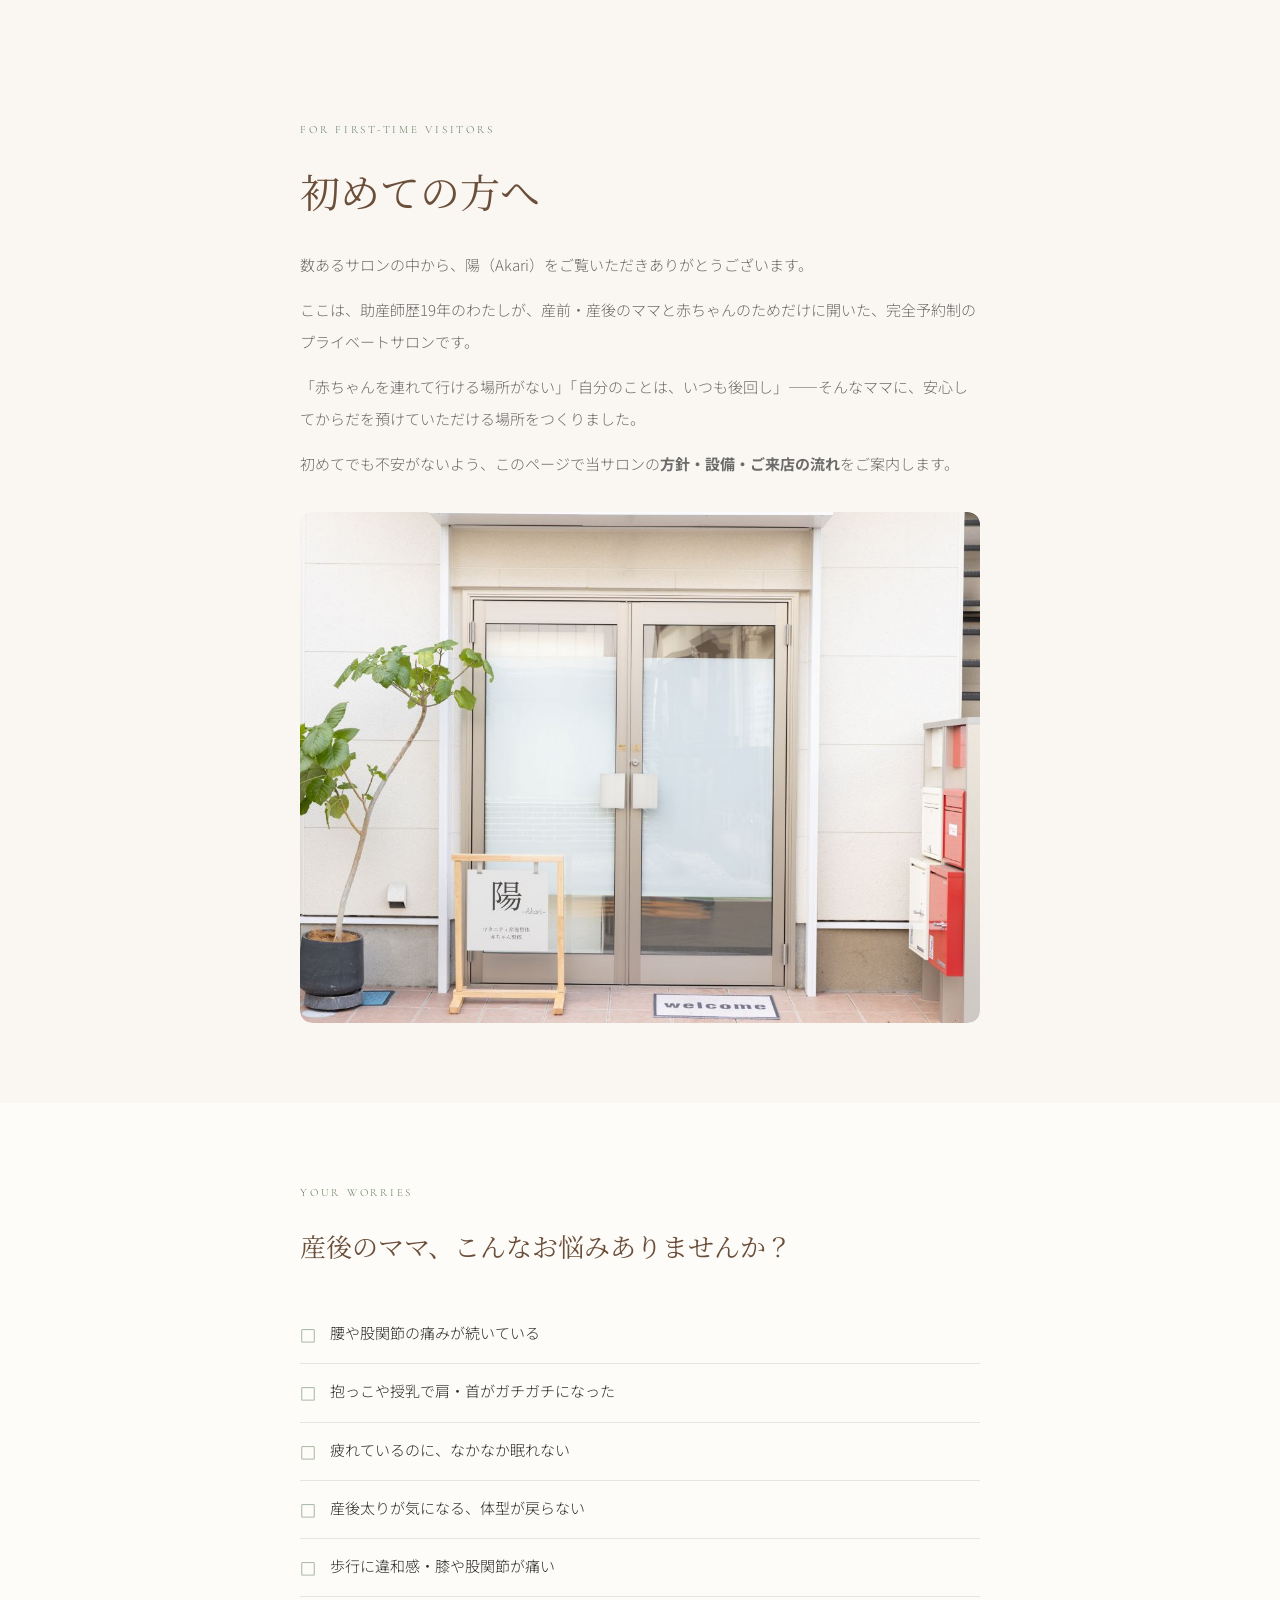
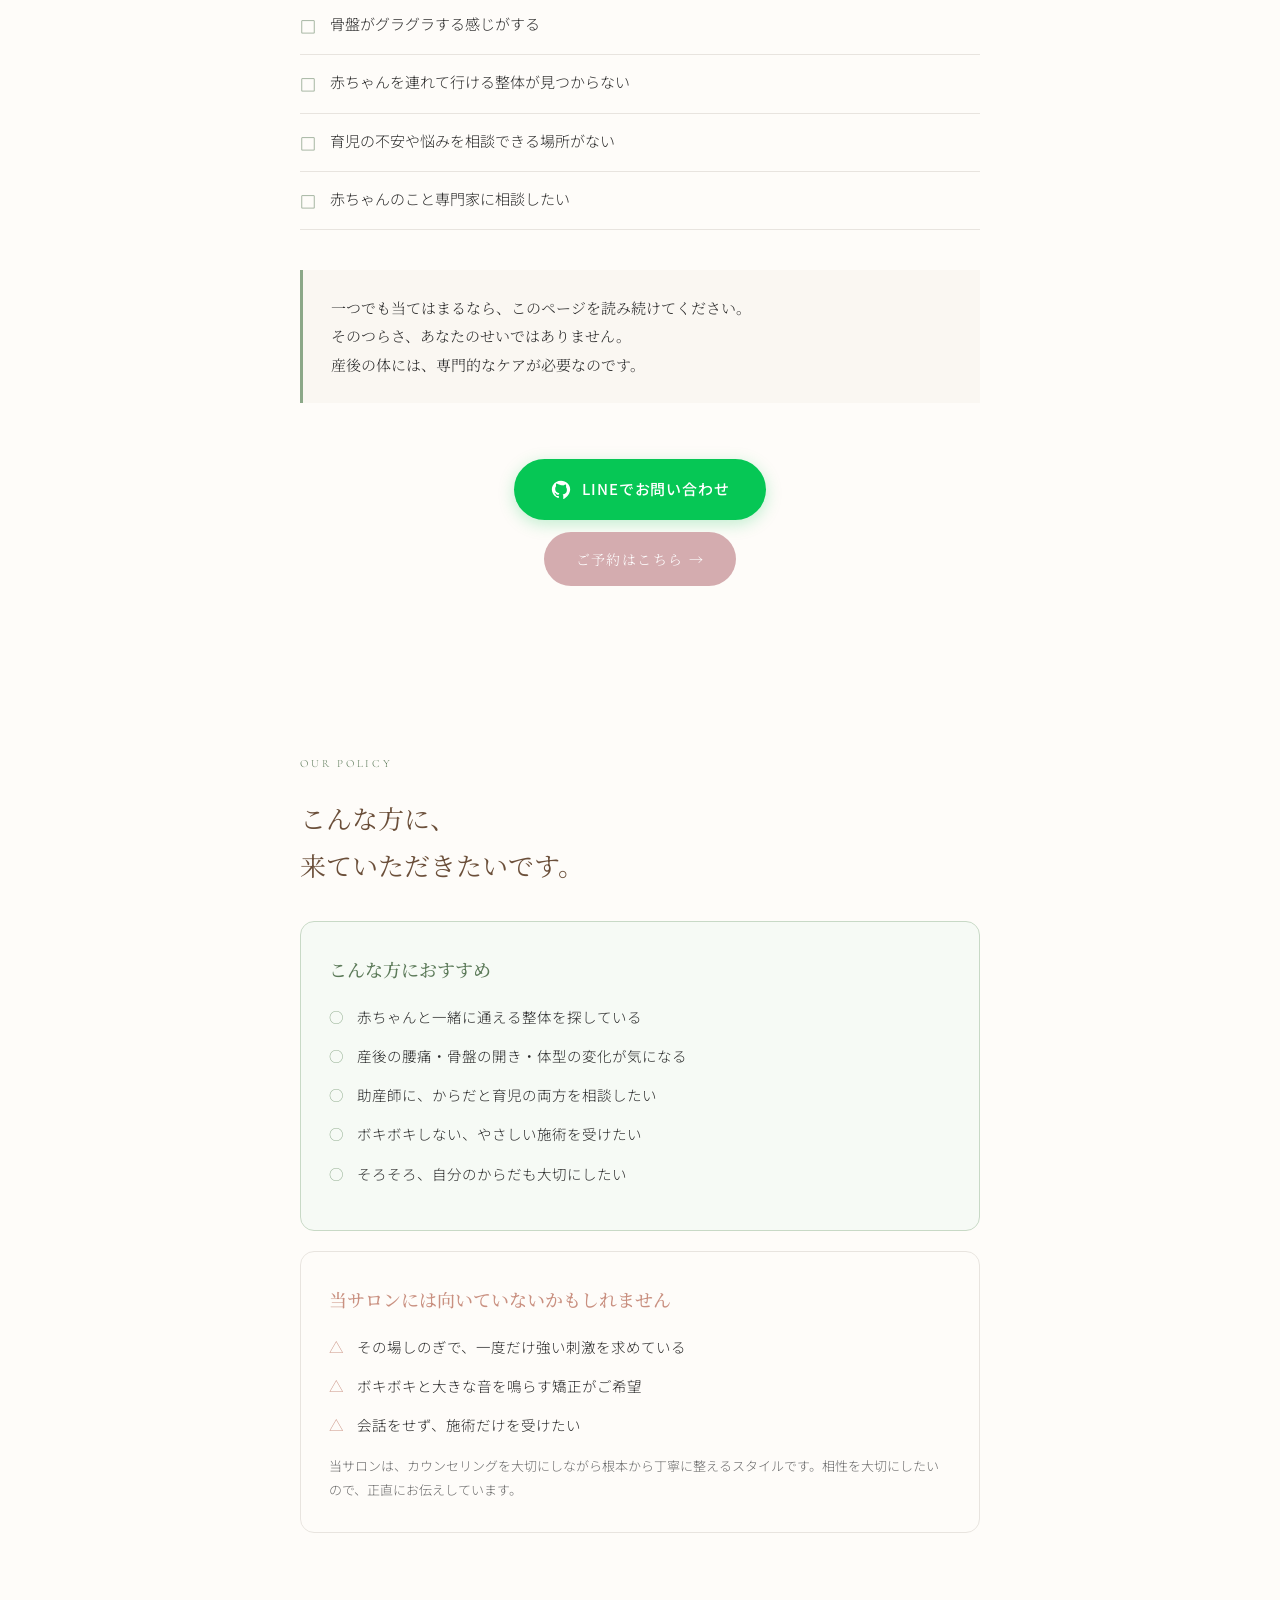
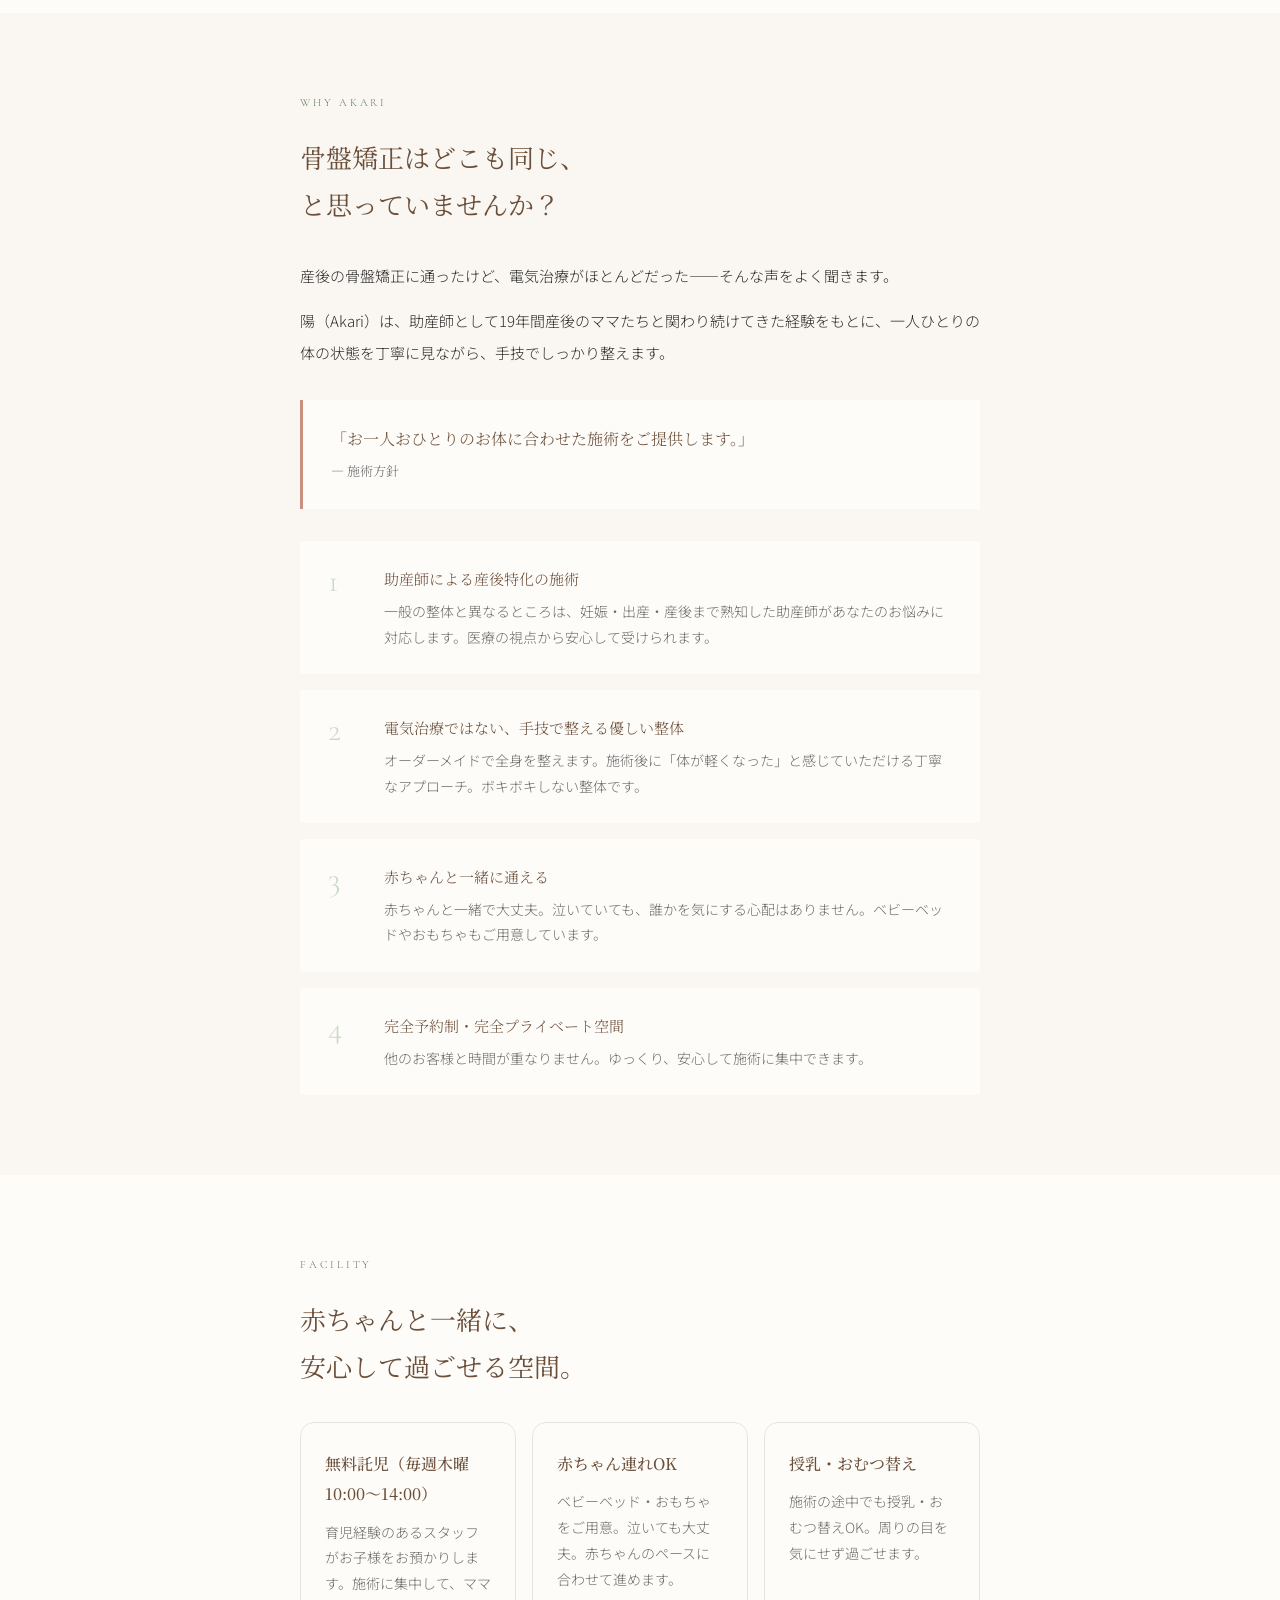
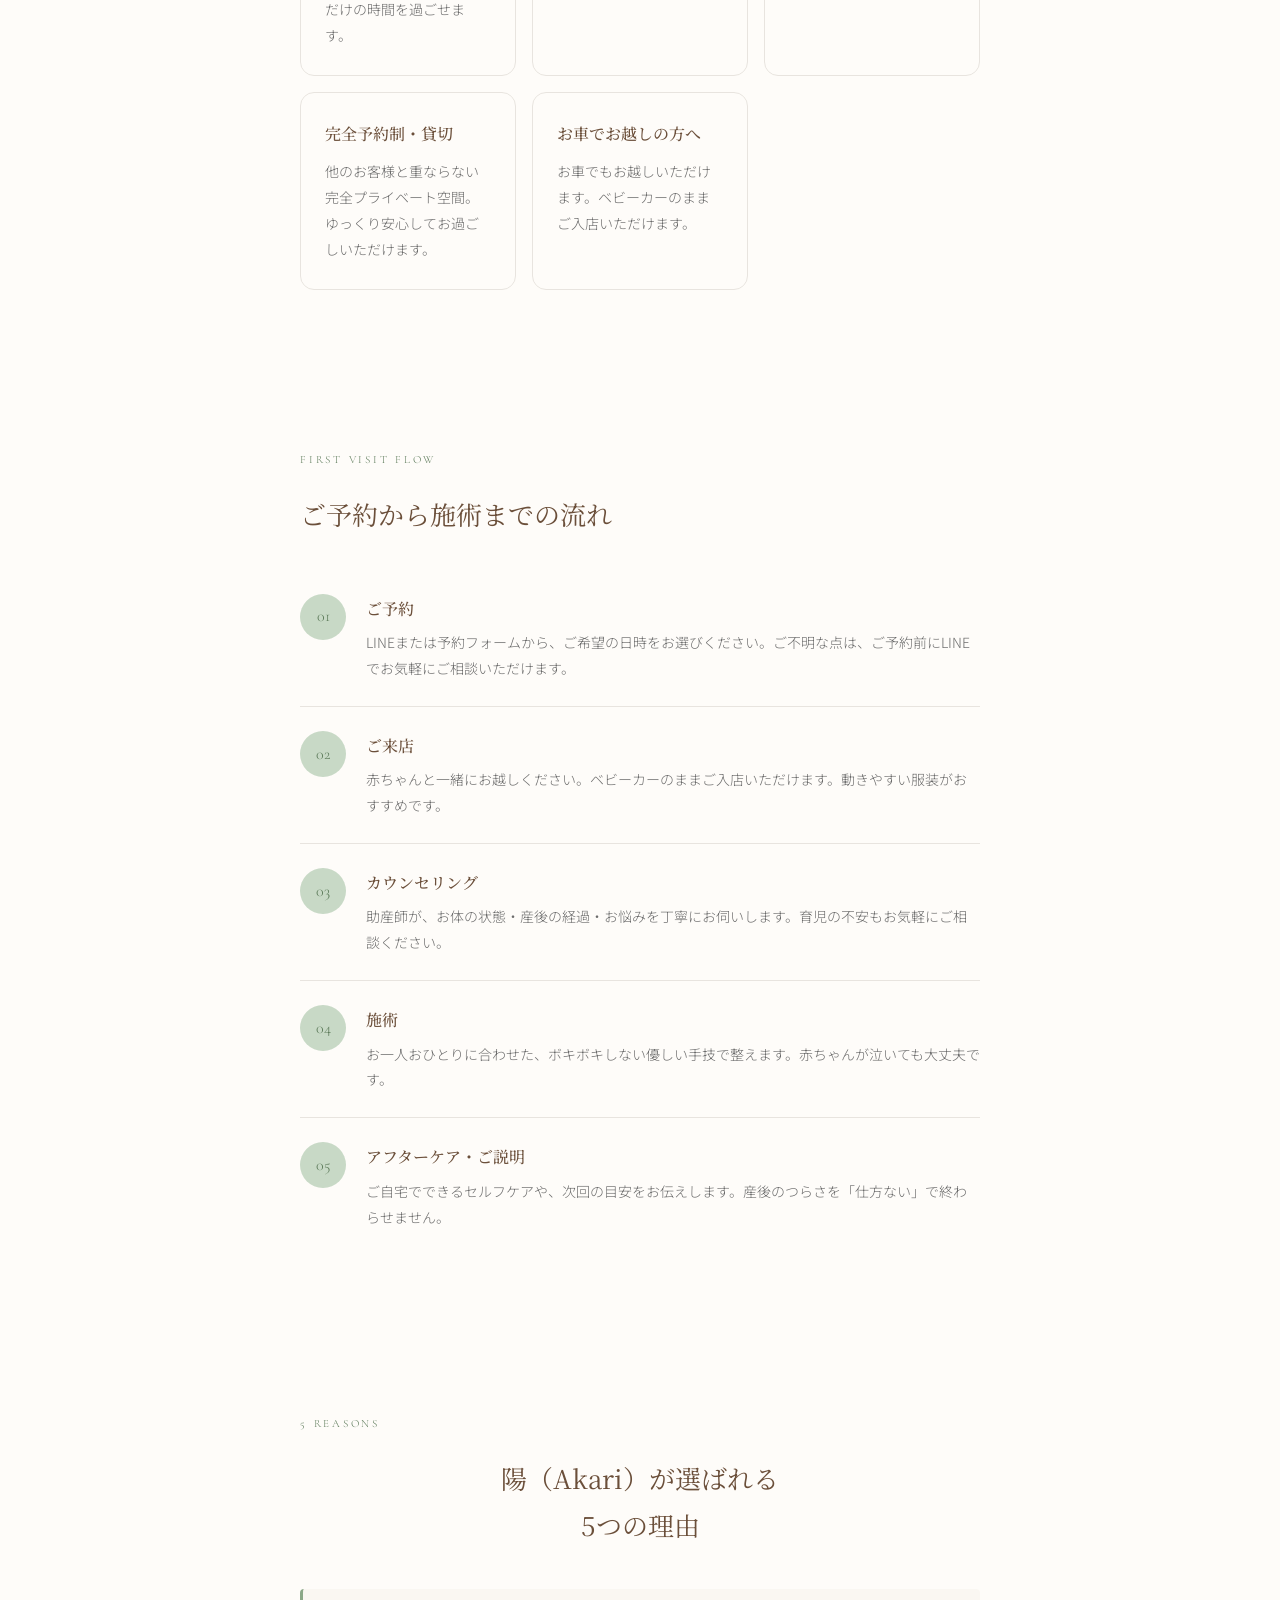
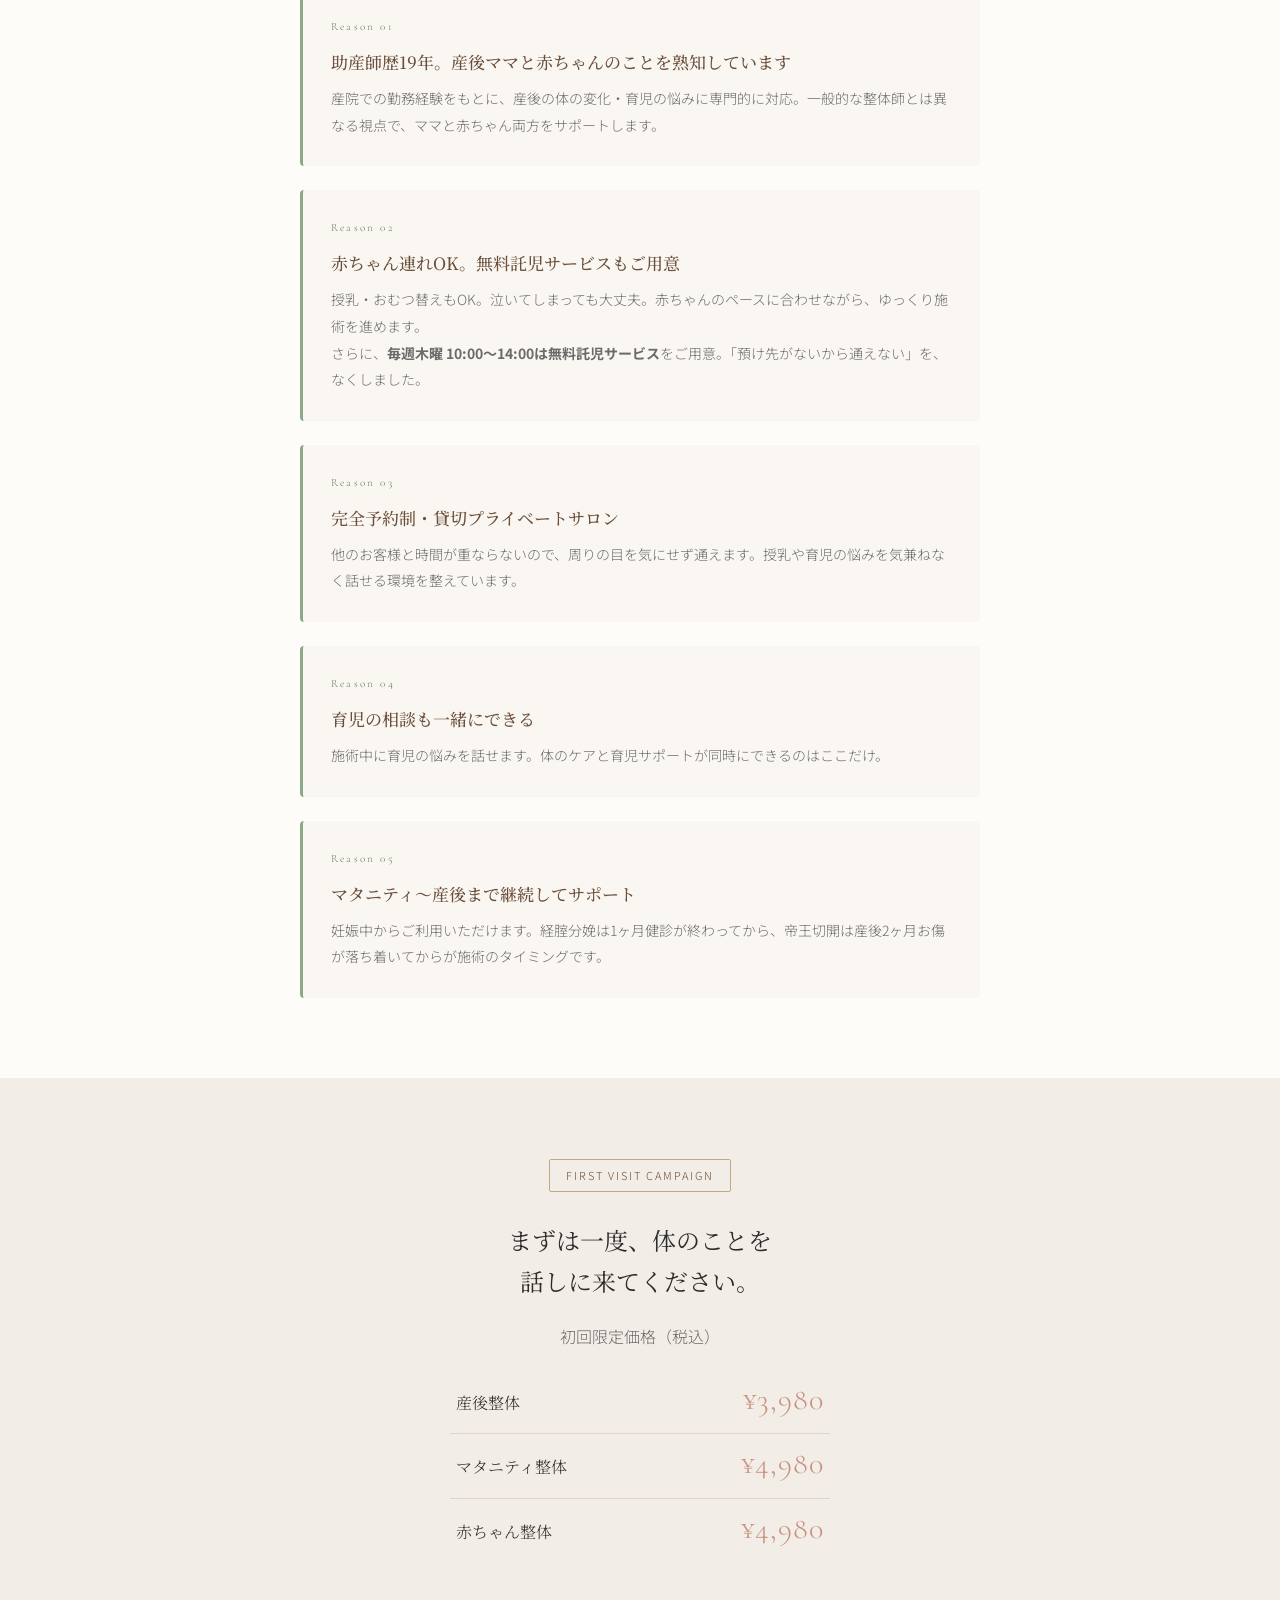
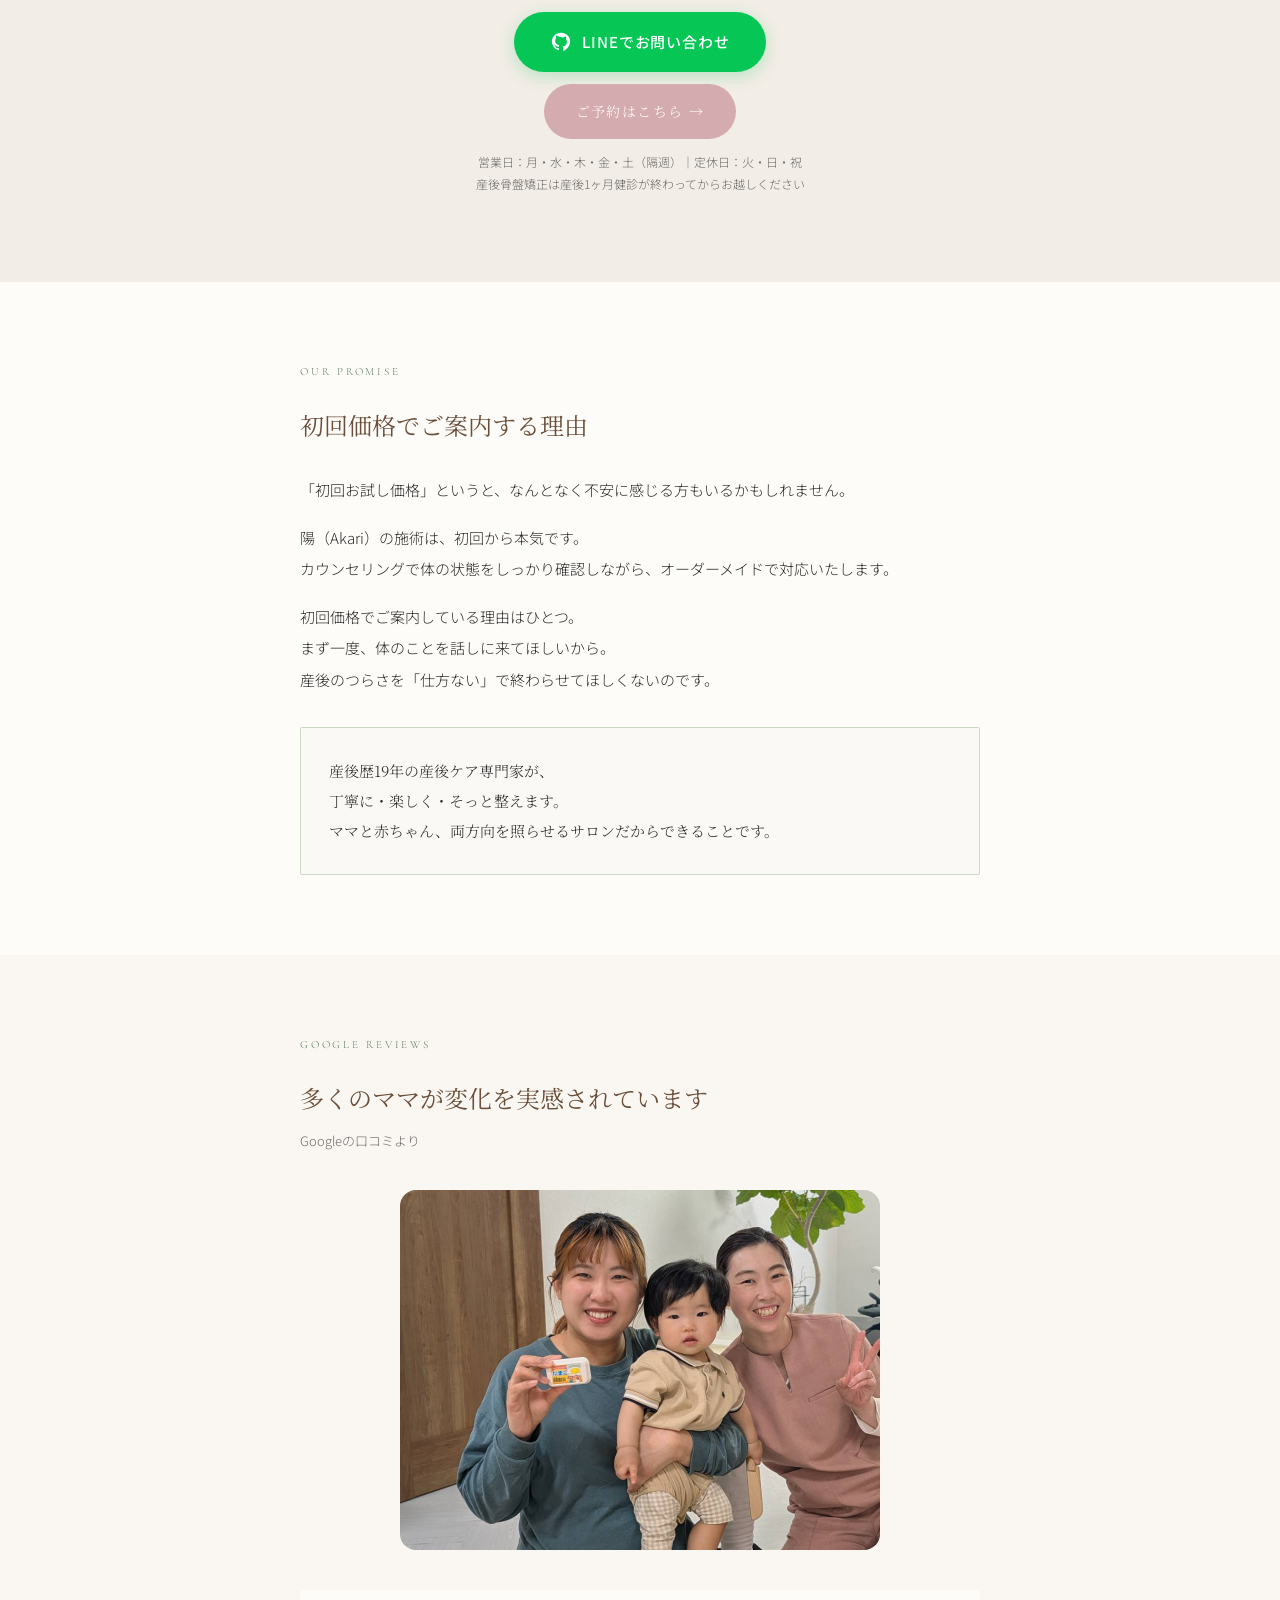
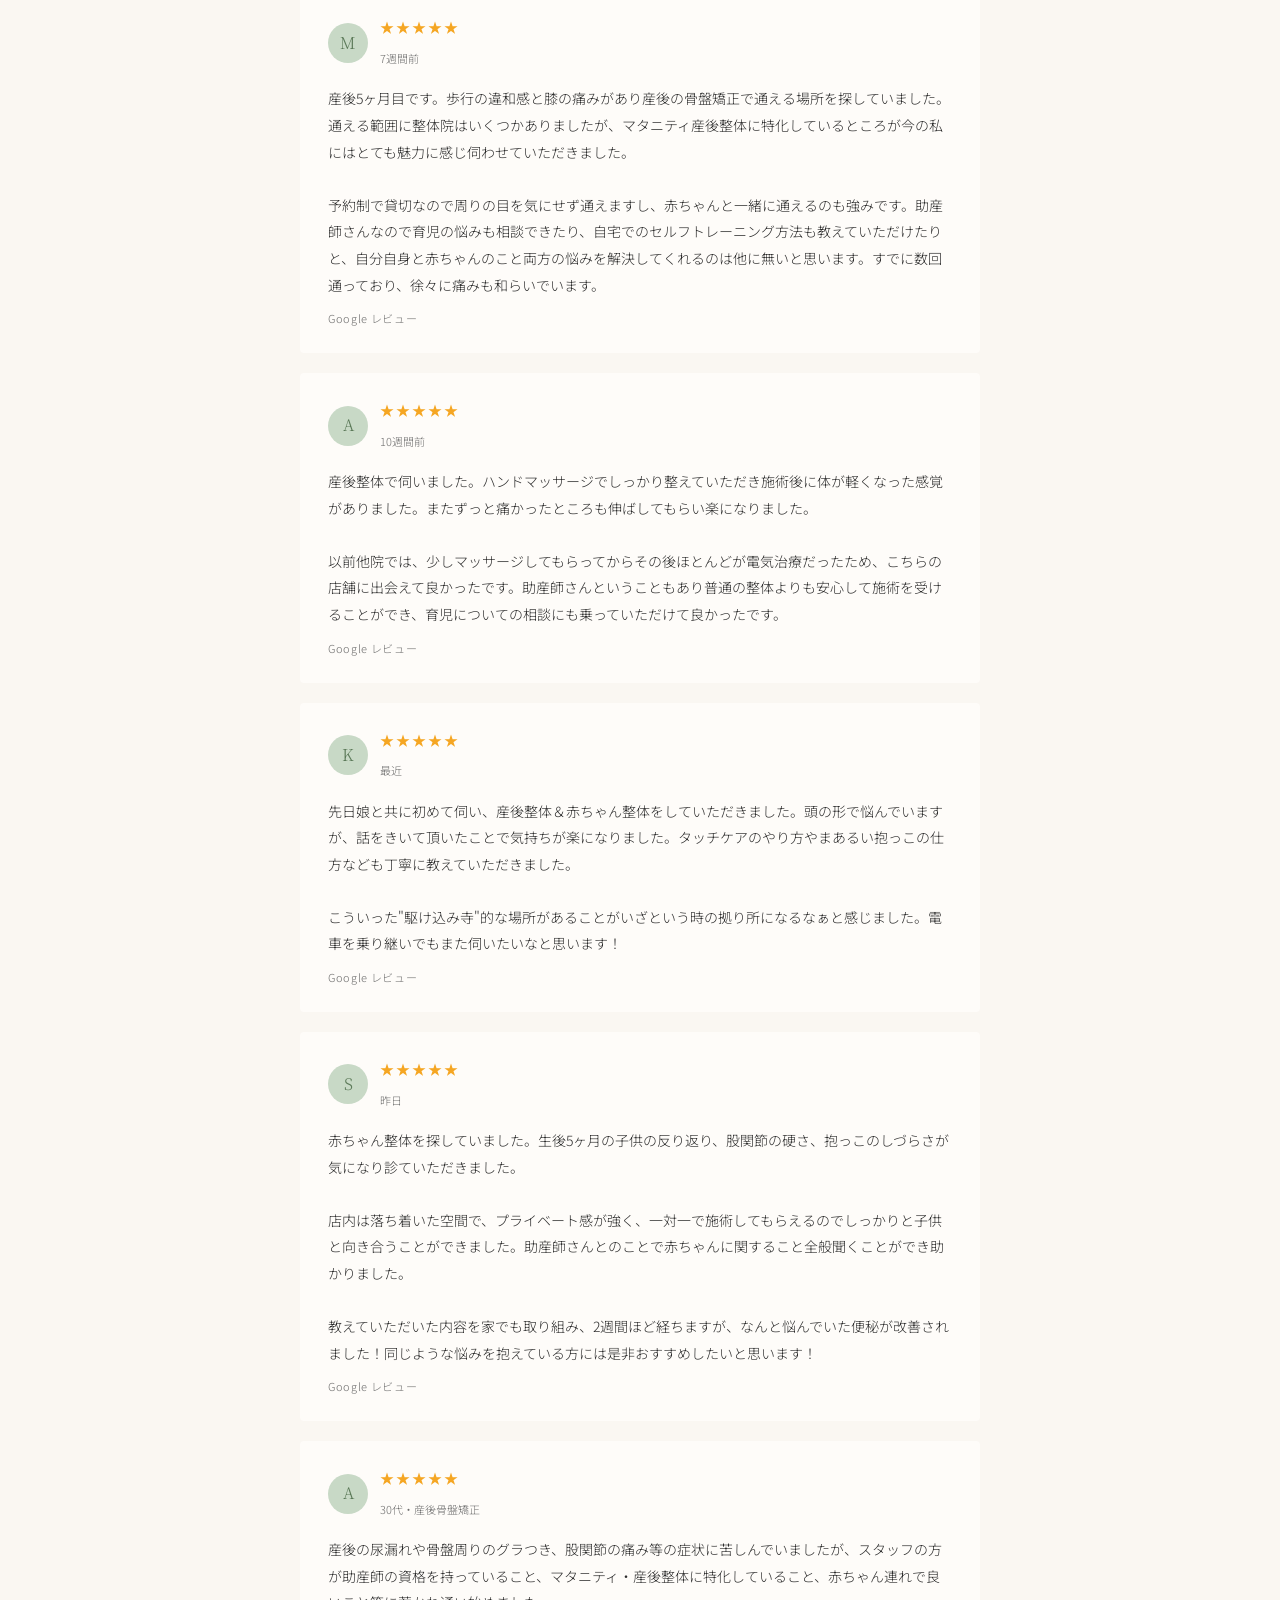
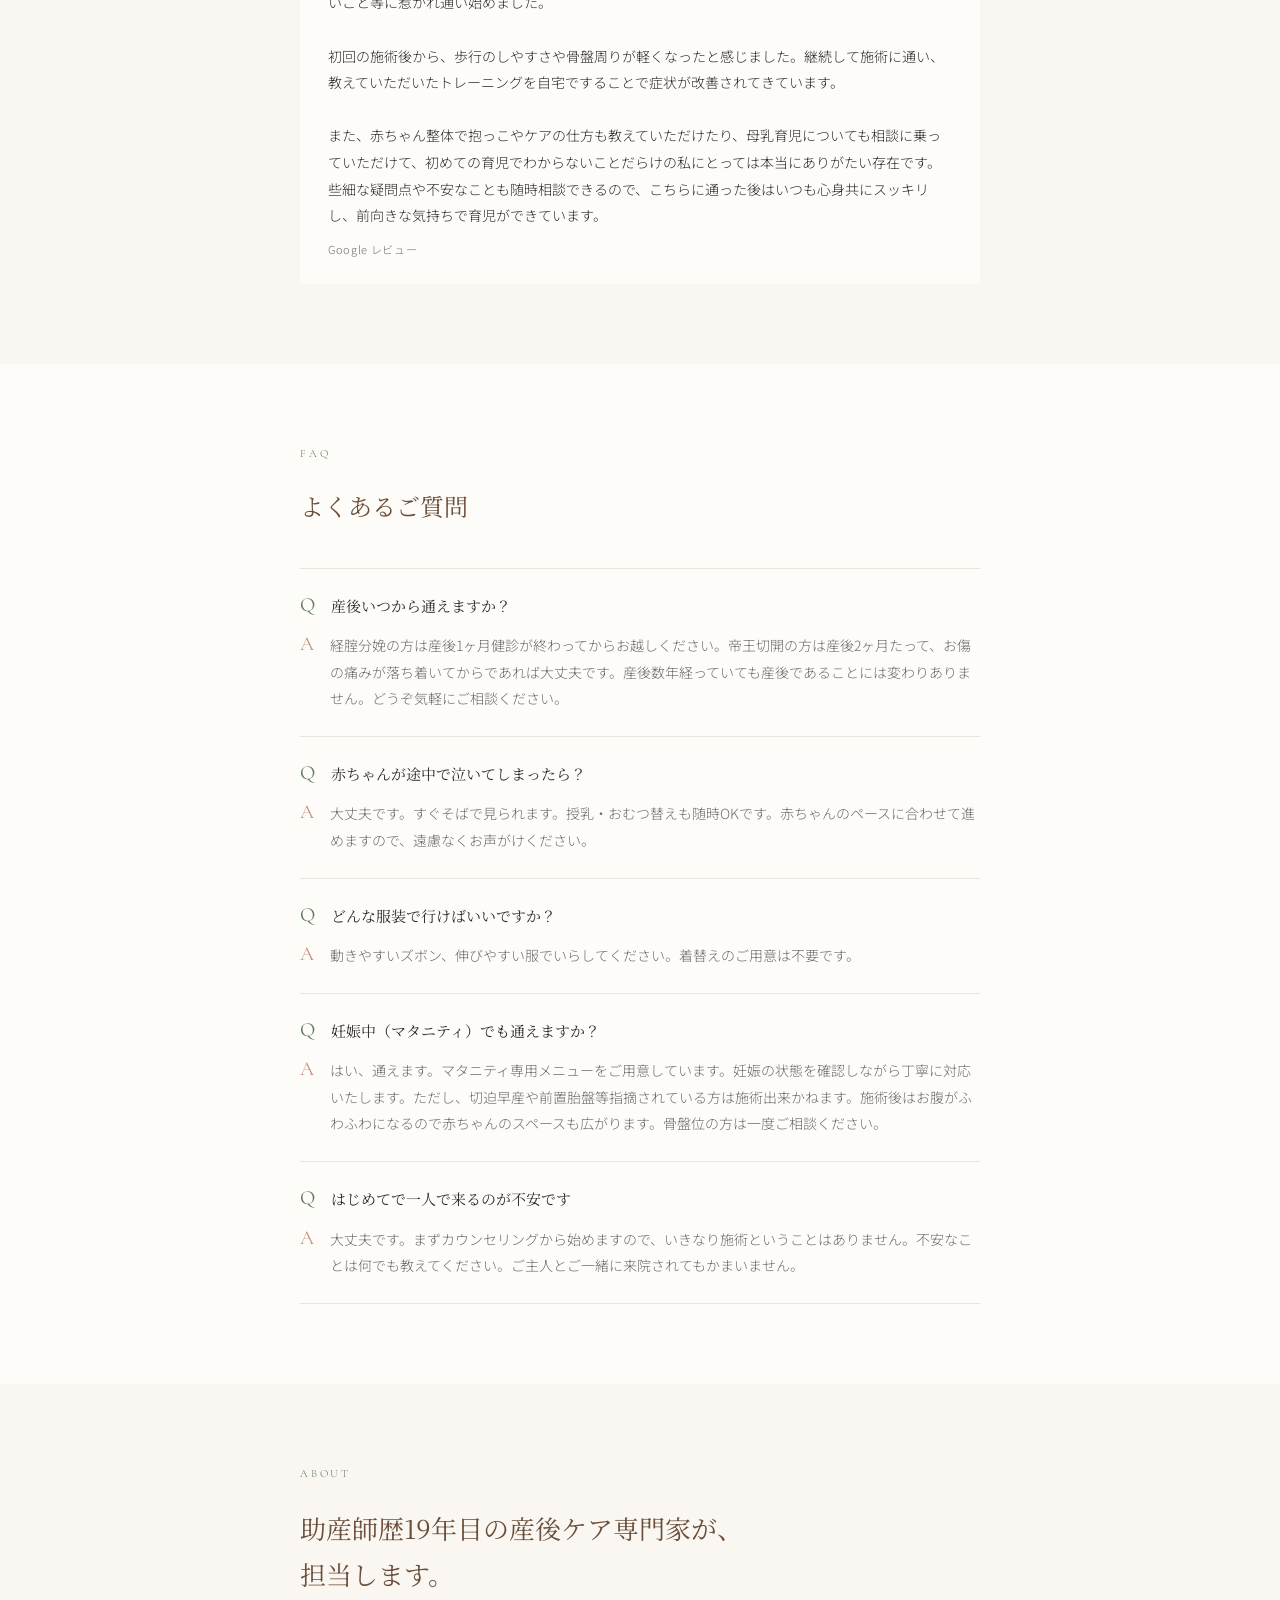
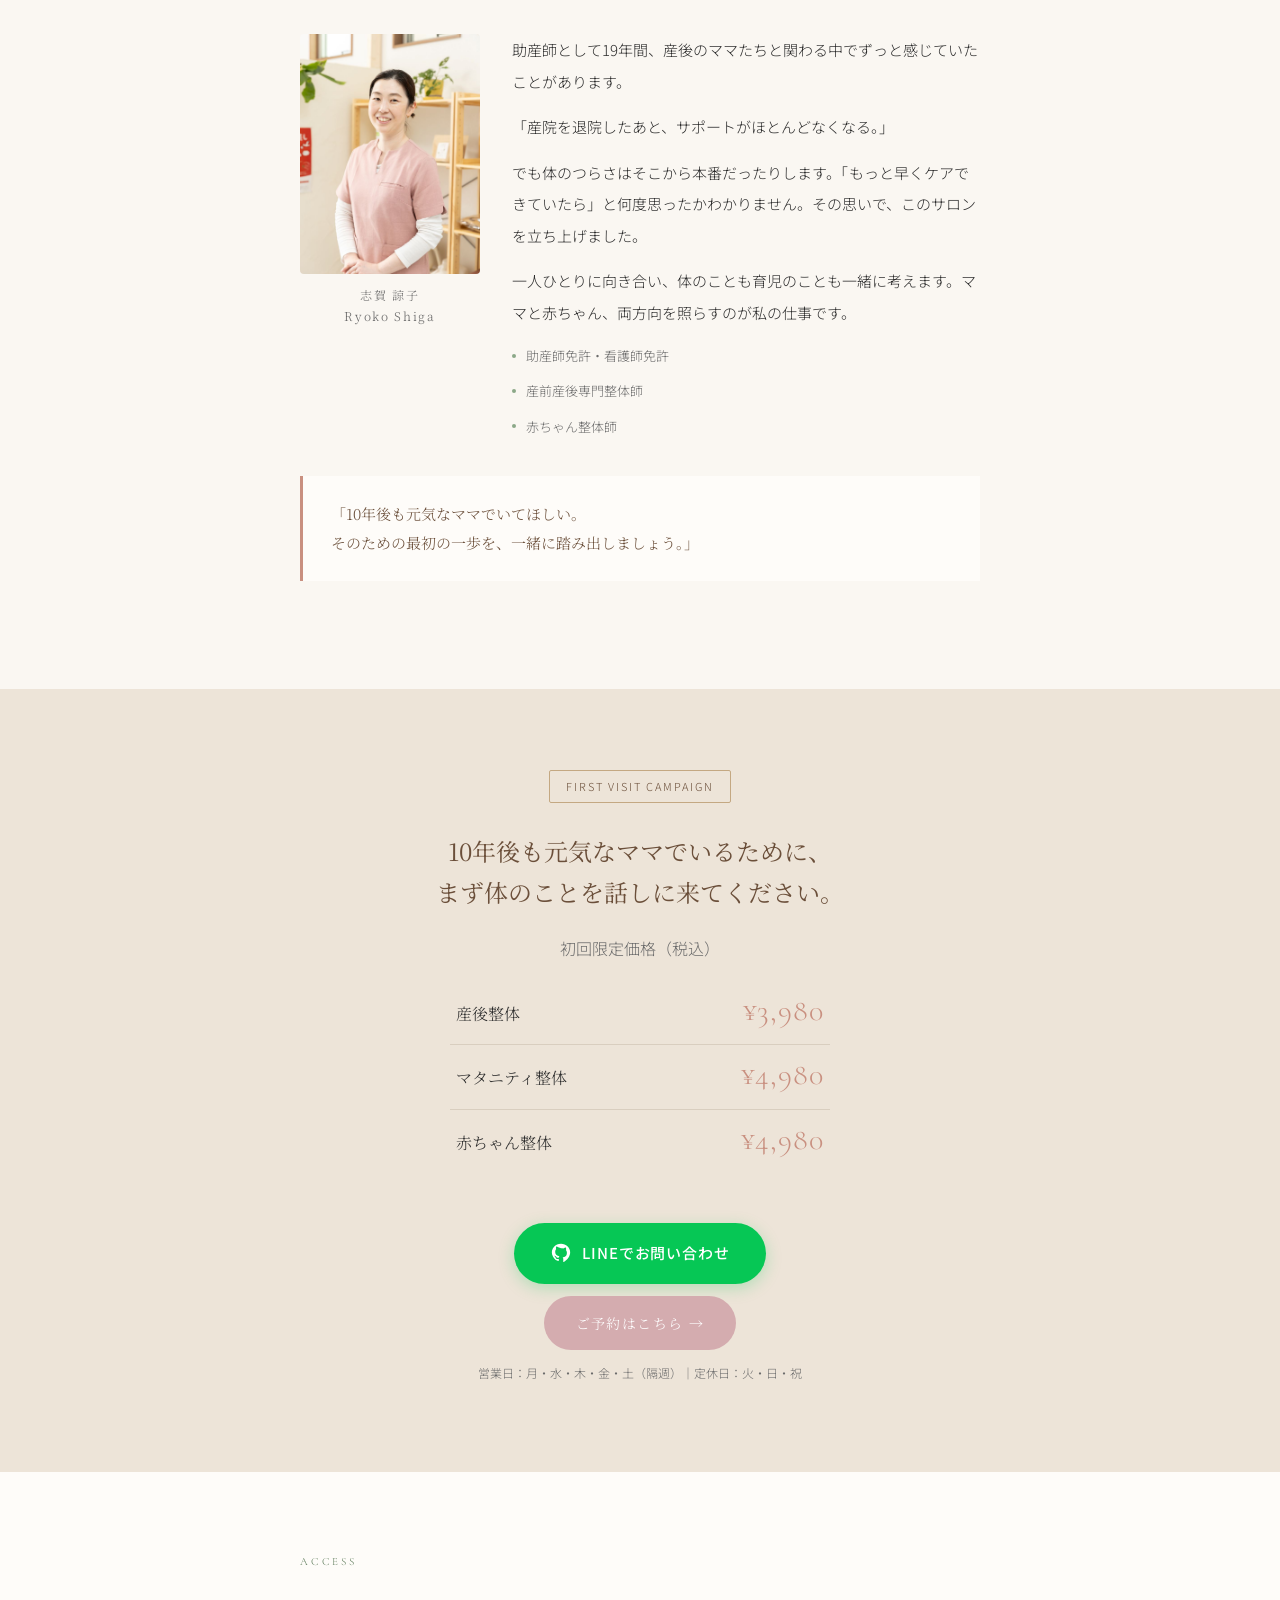
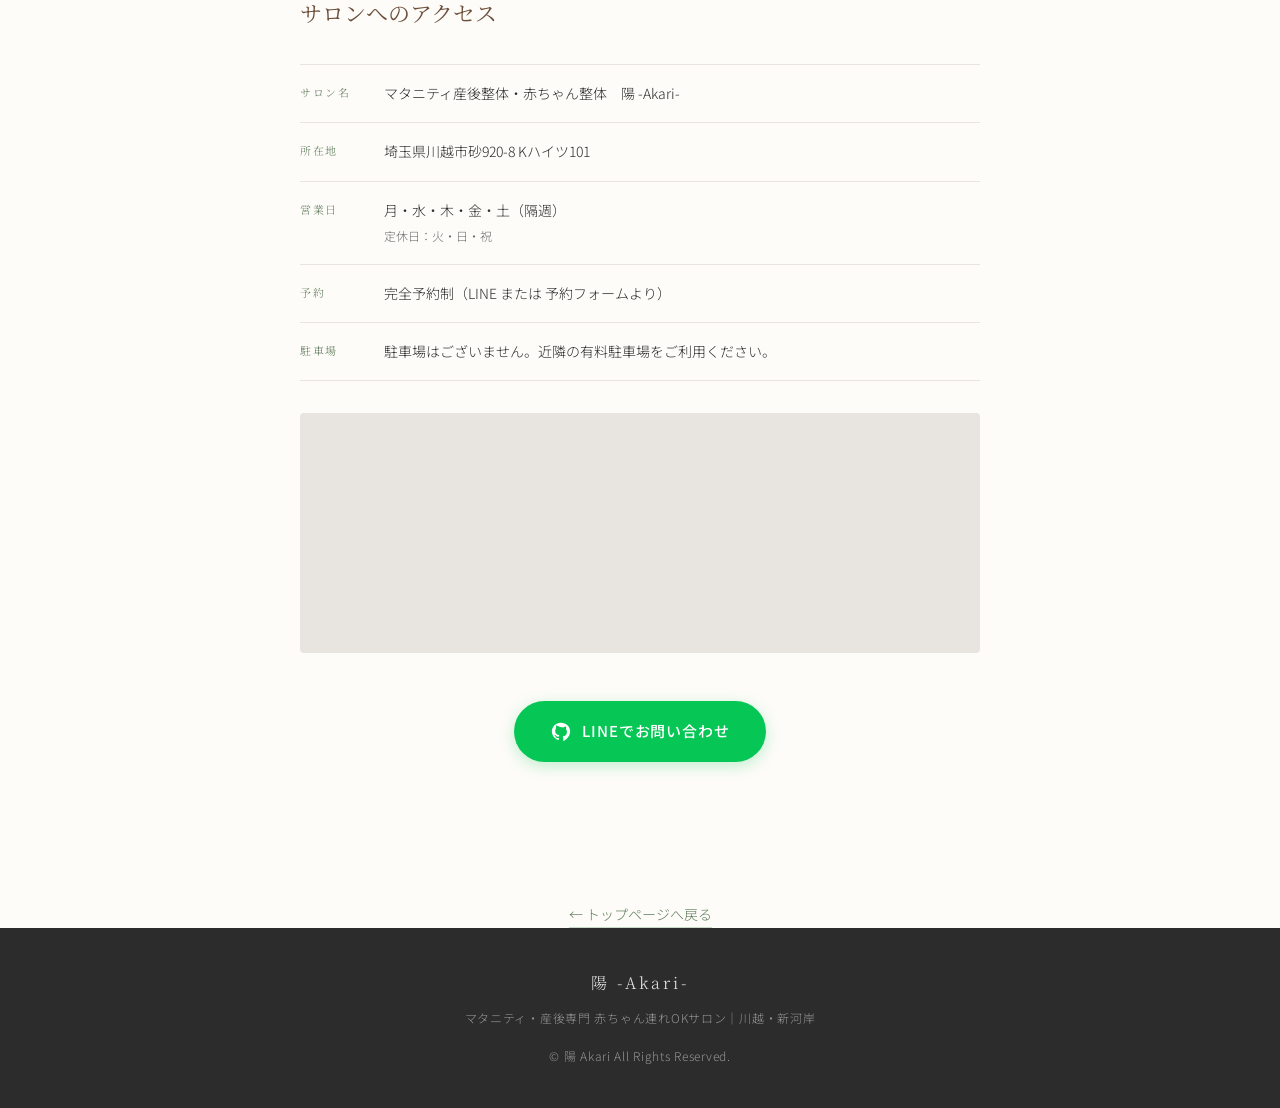
==== hajimete.html @ a33174ca "Add free childcare (Thu 10:00-14:00) to reasons and facilities Co-Authored-By: Claude Opus 4.8 <nore" ====
<!DOCTYPE html>
<html lang="ja">
<head>
<meta charset="UTF-8">
<meta name="viewport" content="width=device-width, initial-scale=1.0">
<!-- Google tag (gtag.js) -->
<script async src="https://www.googletagmanager.com/gtag/js?id=AW-16780956151"></script>
<script>
  window.dataLayer = window.dataLayer || [];
  function gtag(){dataLayer.push(arguments);}
  gtag('js', new Date());
  gtag('config', 'AW-16780956151');
</script>
<!-- Meta Pixel Code -->
<script>
!function(f,b,e,v,n,t,s)
{if(f.fbq)return;n=f.fbq=function(){n.callMethod?
n.callMethod.apply(n,arguments):n.queue.push(arguments)};
if(!f._fbq)f._fbq=n;n.push=n;n.loaded=!0;n.version='2.0';
n.queue=[];t=b.createElement(e);t.async=!0;
t.src=v;s=b.getElementsByTagName(e)[0];
s.parentNode.insertBefore(t,s)}(window, document,'script',
'https://connect.facebook.net/en_US/fbevents.js');
fbq('init', '1923407814695448');
fbq('track', 'PageView');
</script>
<noscript><img height="1" width="1" style="display:none"
src="https://www.facebook.com/tr?id=1923407814695448&ev=PageView&noscript=1"
/></noscript>
<!-- End Meta Pixel Code -->
<title>初めての方へ｜陽（Akari）川越・新河岸の産後ケアサロン</title>
<meta name="description" content="陽（Akari）を初めてご利用の方へ。助産師による産後骨盤矯正・無料託児（日時限定）・赤ちゃん連れOK。当サロンの方針・設備・ご来店の流れをご案内します。川越・新河岸。">
<link rel="preconnect" href="https://fonts.googleapis.com">
<link rel="preconnect" href="https://fonts.gstatic.com" crossorigin>
<link href="https://fonts.googleapis.com/css2?family=Noto+Serif+JP:wght@300;400;500;700&family=Noto+Sans+JP:wght@300;400;500&family=Cormorant+Garamond:ital,wght@0,300;0,400;1,300&display=swap" rel="stylesheet">
<style>
  :root {
    --cream: #FAF7F2;
    --warm-white: #FEFCF9;
    --sage: #8BA888;
    --sage-light: #C8D9C6;
    --sage-dark: #5C7A59;
    --blush: #E8C4B8;
    --blush-dark: #C99080;
    --warm-brown: #6B4F3A;
    --charcoal: #2C2C2C;
    --mid-gray: #6B6B6B;
    --light-gray: #E8E4DF;
    --gold: #C4A882;
    --font-serif: 'Noto Serif JP', 'Cormorant Garamond', serif;
    --font-sans: 'Noto Sans JP', sans-serif;
    --font-latin: 'Cormorant Garamond', serif;
  }

  *, *::before, *::after { box-sizing: border-box; margin: 0; padding: 0; }
  html { scroll-behavior: smooth; }

  body {
    background: var(--warm-white);
    color: var(--charcoal);
    font-family: var(--font-sans);
    font-weight: 300;
    line-height: 1.9;
    overflow-x: hidden;
  }

  @keyframes fadeUp {
    from { opacity: 0; transform: translateY(28px); }
    to   { opacity: 1; transform: translateY(0); }
  }

  .reveal {
    opacity: 0;
    transform: translateY(24px);
    transition: opacity 0.7s ease, transform 0.7s ease;
  }
  .reveal.visible {
    opacity: 1;
    transform: translateY(0);
  }

  section { padding: 80px 24px; }
  .inner { max-width: 680px; margin: 0 auto; }

  .section-label {
    font-family: var(--font-latin);
    font-size: 11px;
    letter-spacing: 0.25em;
    color: var(--sage-dark);
    text-transform: uppercase;
    display: block;
    margin-bottom: 20px;
  }

  /* ── ボタン ── */
  .btn-line {
    display: inline-flex;
    align-items: center;
    gap: 10px;
    background: #06C755;
    color: #fff;
    font-family: var(--font-sans);
    font-size: 15px;
    font-weight: 500;
    letter-spacing: 0.06em;
    padding: 16px 36px;
    border-radius: 50px;
    text-decoration: none;
    transition: opacity 0.2s;
    box-shadow: 0 4px 16px rgba(6,199,85,0.25);
  }
  .btn-line:hover { opacity: 0.85; }
  .btn-line svg { width: 22px; height: 22px; fill: #fff; flex-shrink: 0; }

  .btn-reserve {
    display: inline-flex;
    align-items: center;
    gap: 10px;
    background: #D4ACAF;
    color: #fff;
    font-family: var(--font-serif);
    font-size: 14px;
    letter-spacing: 0.1em;
    padding: 14px 32px;
    border-radius: 50px;
    text-decoration: none;
    transition: opacity 0.2s;
  }
  .btn-reserve:hover { opacity: 0.85; }

  .cta-block {
    text-align: center;
    display: flex;
    flex-direction: column;
    align-items: center;
    gap: 12px;
    padding: 16px 0 8px;
  }
  .cta-block .note {
    font-size: 12px;
    color: var(--mid-gray);
    line-height: 1.8;
  }

  /* ══ 1. HERO ══ */
  #hero {
    background: var(--cream);
    min-height: 100vh;
    display: flex;
    align-items: center;
    padding: 0 24px;
    position: relative;
    overflow: hidden;
  }
  #hero::before {
    content: '';
    position: absolute;
    top: -60px; right: -80px;
    width: 420px; height: 420px;
    background: radial-gradient(circle, rgba(200,217,198,0.35) 0%, transparent 70%);
    pointer-events: none;
  }
  #hero::after {
    content: '';
    position: absolute;
    bottom: -40px; left: -60px;
    width: 300px; height: 300px;
    background: radial-gradient(circle, rgba(232,196,184,0.25) 0%, transparent 70%);
    pointer-events: none;
  }
  .hero-inner { max-width: 680px; margin: 0 auto; padding: 100px 0 80px; position: relative; }
  .hero-label {
    font-family: var(--font-latin);
    font-size: 13px;
    letter-spacing: 0.3em;
    color: var(--sage-dark);
    display: block;
    margin-bottom: 36px;
    opacity: 0;
    animation: fadeUp 0.8s ease 0.1s forwards;
  }
  .hero-catch {
    font-family: var(--font-serif);
    font-size: clamp(26px, 5vw, 40px);
    font-weight: 400;
    line-height: 1.65;
    color: var(--warm-brown);
    margin-bottom: 36px;
    opacity: 0;
    animation: fadeUp 0.9s ease 0.25s forwards;
  }
  .hero-catch span {
    display: inline-block;
    border-bottom: 1px solid var(--gold);
    padding-bottom: 2px;
  }
  .hero-body {
    font-size: 15px;
    color: var(--mid-gray);
    line-height: 2.1;
    margin-bottom: 48px;
    opacity: 0;
    animation: fadeUp 0.9s ease 0.4s forwards;
  }
  .hero-body p { margin-bottom: 12px; }
  .hero-cta {
    display: flex;
    flex-direction: column;
    align-items: flex-start;
    gap: 12px;
    opacity: 0;
    animation: fadeUp 0.9s ease 0.55s forwards;
  }
  .hero-salon {
    font-family: var(--font-serif);
    font-size: 13px;
    letter-spacing: 0.18em;
    color: var(--sage-dark);
    margin-top: 40px;
    opacity: 0;
    animation: fadeUp 0.9s ease 0.7s forwards;
  }
  .hero-catch-wrap {
    position: relative;
    margin-bottom: 36px;
    opacity: 0;
    animation: fadeUp 0.9s ease 0.25s forwards;
  }
  .hero-bg-photo {
    position: absolute;
    top: 50%;
    right: -20px;
    transform: translateY(-50%);
    width: 60%;
    opacity: 0.22;
    pointer-events: none;
  }
  .hero-bg-photo img {
    width: 100%;
    height: auto;
    display: block;
  }
  .hero-catch {
    margin-bottom: 0;
    opacity: 1;
    animation: none;
    position: relative;
    z-index: 1;
  }
  .hero-photo { display: none; }
  .hero-salon-photo {
    width: 100%;
    margin-top: 40px;
    border-radius: 12px;
    overflow: hidden;
    opacity: 0;
    animation: fadeUp 0.9s ease 1s forwards;
  }
  .hero-salon-photo img {
    width: 100%;
    height: auto;
    display: block;
    border-radius: 12px;
  }
  @media (max-width: 560px) {
    .hero-salon-photo img { height: 200px; }
  }
  .hero-photo img {
    width: 100%;
    height: auto;
    display: block;
    border-radius: 50% 50% 50% 50% / 40% 40% 60% 60%;
    box-shadow: 0 8px 32px rgba(107,79,58,0.12);
  }

  /* ══ 2. WORRIES ══ */
  #worries { background: var(--warm-white); }
  .worries-catch {
    font-family: var(--font-serif);
    font-size: clamp(18px, 3vw, 26px);
    font-weight: 400;
    line-height: 1.8;
    color: var(--warm-brown);
    margin-bottom: 36px;
  }
  .check-list { list-style: none; margin-bottom: 40px; }
  .check-list li {
    display: flex;
    align-items: flex-start;
    gap: 14px;
    padding: 14px 0;
    border-bottom: 1px solid var(--light-gray);
    font-size: 15px;
    line-height: 1.7;
  }
  .check-list li::before {
    content: '□';
    color: var(--sage-dark);
    font-size: 16px;
    flex-shrink: 0;
    margin-top: 2px;
  }
  .worries-close {
    padding: 24px 28px;
    background: var(--cream);
    border-left: 3px solid var(--sage);
    font-family: var(--font-serif);
    font-size: 15px;
    line-height: 1.9;
    color: var(--charcoal);
  }

  /* ══ 3. DIFFERENCE ══ */
  #difference { background: var(--cream); }
  .difference-catch {
    font-family: var(--font-serif);
    font-size: clamp(18px, 3vw, 26px);
    font-weight: 400;
    line-height: 1.8;
    color: var(--warm-brown);
    margin-bottom: 32px;
  }
  .diff-body { font-size: 15px; line-height: 2.1; margin-bottom: 32px; }
  .diff-body p { margin-bottom: 14px; }
  .diff-quote {
    padding: 24px 28px;
    background: var(--warm-white);
    border-left: 3px solid var(--blush-dark);
    font-family: var(--font-serif);
    font-size: 16px;
    color: var(--warm-brown);
    line-height: 1.9;
    margin-bottom: 32px;
  }
  .diff-cards { display: flex; flex-direction: column; gap: 16px; }
  .diff-card {
    background: var(--warm-white);
    border-radius: 4px;
    padding: 24px 28px;
    display: flex;
    gap: 20px;
    align-items: flex-start;
  }
  .diff-card-num {
    font-family: var(--font-latin);
    font-size: 32px;
    font-weight: 300;
    color: var(--sage-light);
    line-height: 1;
    flex-shrink: 0;
    width: 36px;
  }
  .diff-card-title {
    font-family: var(--font-serif);
    font-size: 15px;
    color: var(--warm-brown);
    margin-bottom: 6px;
  }
  .diff-card-desc { font-size: 14px; color: var(--mid-gray); line-height: 1.8; }

  /* ══ 4. REASONS ══ */
  #reasons { background: var(--warm-white); }
  .reasons-catch {
    font-family: var(--font-serif);
    font-size: clamp(18px, 3vw, 26px);
    font-weight: 400;
    line-height: 1.8;
    color: var(--warm-brown);
    margin-bottom: 40px;
    text-align: center;
  }
  .reason-list { display: flex; flex-direction: column; gap: 24px; }
  .reason-item {
    background: var(--cream);
    border-radius: 4px;
    padding: 28px;
    border-left: 3px solid var(--sage);
  }
  .reason-num {
    font-family: var(--font-latin);
    font-size: 11px;
    letter-spacing: 0.2em;
    color: var(--sage-dark);
    display: block;
    margin-bottom: 10px;
  }
  .reason-title {
    font-family: var(--font-serif);
    font-size: 17px;
    font-weight: 500;
    color: var(--warm-brown);
    margin-bottom: 10px;
    line-height: 1.6;
  }
  .reason-desc { font-size: 14px; color: var(--mid-gray); line-height: 1.9; }

  /* ══ 5. OFFER① ══ */
  #offer { background: #F2EDE6; text-align: center; }
  .offer-tag {
    display: inline-block;
    border: 1px solid var(--gold);
    border-radius: 2px;
    font-size: 11px;
    letter-spacing: 0.18em;
    padding: 5px 16px;
    margin-bottom: 28px;
    color: var(--warm-brown);
  }
  .offer-title {
    font-family: var(--font-serif);
    font-size: clamp(18px, 3vw, 24px);
    font-weight: 400;
    margin-bottom: 20px;
    line-height: 1.7;
    color: var(--charcoal);
  }
  .offer-price {
    font-family: var(--font-latin);
    font-size: clamp(52px, 10vw, 72px);
    font-weight: 300;
    letter-spacing: 0.04em;
    color: var(--blush-dark);
    line-height: 1;
    margin: 8px 0 4px;
  }
  .offer-unit { font-size: 16px; color: var(--mid-gray); margin-bottom: 6px; }
  .offer-original { font-size: 13px; color: var(--mid-gray); text-decoration: line-through; margin-bottom: 28px; }
  .offer-menu {
    display: flex;
    gap: 10px;
    justify-content: center;
    flex-wrap: wrap;
    margin-bottom: 36px;
  }
  .offer-menu span {
    background: rgba(255,255,255,0.7);
    border-radius: 2px;
    padding: 6px 18px;
    font-size: 13px;
    letter-spacing: 0.06em;
  }
  .price-list { max-width: 380px; margin: 4px auto 34px; }
  .price-row {
    display: flex;
    justify-content: space-between;
    align-items: baseline;
    padding: 15px 6px;
    border-bottom: 1px solid rgba(107,79,58,0.15);
  }
  .price-row:last-child { border-bottom: none; }
  .price-name { font-family: var(--font-serif); font-size: 16px; color: var(--charcoal); }
  .price-value {
    font-family: var(--font-latin);
    font-size: 30px;
    font-weight: 300;
    letter-spacing: 0.03em;
    color: var(--blush-dark);
    line-height: 1;
  }

  /* ══ 6. WHY PRICE ══ */
  #why-price { background: var(--warm-white); }
  .why-catch {
    font-family: var(--font-serif);
    font-size: clamp(18px, 3vw, 24px);
    font-weight: 400;
    color: var(--warm-brown);
    margin-bottom: 28px;
    line-height: 1.8;
  }
  .why-body { font-size: 15px; line-height: 2.1; }
  .why-body p { margin-bottom: 16px; }
  .why-promise {
    margin-top: 32px;
    padding: 28px;
    border: 1px solid var(--sage-light);
    border-radius: 2px;
    font-family: var(--font-serif);
    font-size: 15px;
    line-height: 2;
    color: var(--charcoal);
    background: rgba(200,217,198,0.08);
  }

  /* ══ 7. REVIEWS ══ */
  #reviews { background: var(--cream); }
  .reviews-catch {
    font-family: var(--font-serif);
    font-size: clamp(18px, 3vw, 24px);
    font-weight: 400;
    color: var(--warm-brown);
    margin-bottom: 10px;
    line-height: 1.8;
  }
  .reviews-sub { font-size: 13px; color: var(--mid-gray); margin-bottom: 36px; }
  .reviews-photo-wrap { text-align: center; margin: 32px 0; }
  .reviews-photo { width: 100%; max-width: 480px; border-radius: 16px; object-fit: cover; height: 360px; object-position: center 55%; }
  .review-cards { display: flex; flex-direction: column; gap: 20px; }
  .review-card {
    background: var(--warm-white);
    border-radius: 4px;
    padding: 24px 28px;
  }
  .review-header {
    display: flex;
    align-items: center;
    gap: 12px;
    margin-bottom: 14px;
  }
  .review-avatar {
    width: 40px; height: 40px;
    border-radius: 50%;
    background: var(--sage-light);
    display: flex;
    align-items: center;
    justify-content: center;
    font-family: var(--font-serif);
    font-size: 16px;
    color: var(--sage-dark);
    flex-shrink: 0;
  }
  .review-stars { color: #F5A623; font-size: 14px; letter-spacing: 2px; display: block; }
  .review-date { font-size: 11px; color: var(--mid-gray); }
  .review-text { font-size: 14px; line-height: 1.9; color: var(--charcoal); }
  .review-source { margin-top: 10px; font-size: 11px; color: var(--mid-gray); letter-spacing: 0.06em; }

  /* ══ 8. FAQ ══ */
  #faq { background: var(--warm-white); }
  .faq-catch {
    font-family: var(--font-serif);
    font-size: clamp(18px, 3vw, 24px);
    font-weight: 400;
    color: var(--warm-brown);
    margin-bottom: 40px;
    line-height: 1.8;
  }
  .faq-item {
    border-bottom: 1px solid var(--light-gray);
    padding: 24px 0;
  }
  .faq-item:first-of-type { border-top: 1px solid var(--light-gray); }
  .faq-q { display: flex; gap: 16px; align-items: flex-start; margin-bottom: 14px; }
  .faq-q-label {
    font-family: var(--font-latin);
    font-size: 20px;
    font-weight: 400;
    color: var(--sage-dark);
    line-height: 1;
    flex-shrink: 0;
    margin-top: 2px;
  }
  .faq-q-text {
    font-family: var(--font-serif);
    font-size: 15px;
    font-weight: 400;
    color: var(--charcoal);
    line-height: 1.7;
  }
  .faq-a { display: flex; gap: 16px; align-items: flex-start; }
  .faq-a-label {
    font-family: var(--font-latin);
    font-size: 20px;
    font-weight: 400;
    color: var(--blush-dark);
    line-height: 1;
    flex-shrink: 0;
    margin-top: 2px;
  }
  .faq-a-text { font-size: 14px; color: var(--mid-gray); line-height: 1.9; }

  /* ══ 9. ABOUT ══ */
  #about { background: var(--cream); }
  .about-catch {
    font-family: var(--font-serif);
    font-size: clamp(18px, 3vw, 26px);
    font-weight: 400;
    color: var(--warm-brown);
    margin-bottom: 36px;
    line-height: 1.8;
  }
  .about-profile {
    display: grid;
    grid-template-columns: 180px 1fr;
    gap: 32px;
    margin-bottom: 36px;
    align-items: start;
  }
  @media (max-width: 560px) { .about-profile { grid-template-columns: 1fr; } }
  .img-placeholder {
    width: 100%;
    border-radius: 4px;
    background: var(--light-gray);
    display: flex;
    align-items: center;
    justify-content: center;
    color: var(--mid-gray);
    font-size: 12px;
    letter-spacing: 0.08em;
  }
  .img-placeholder.portrait { height: 240px; }
  .about-img-name {
    font-family: var(--font-serif);
    font-size: 12px;
    letter-spacing: 0.14em;
    color: var(--mid-gray);
    margin-top: 10px;
    text-align: center;
    line-height: 1.8;
  }
  .about-body { font-size: 15px; line-height: 2.1; }
  .about-body p { margin-bottom: 14px; }
  .about-mission {
    padding: 24px 28px;
    background: var(--warm-white);
    border-left: 3px solid var(--blush-dark);
    font-family: var(--font-serif);
    font-size: 15px;
    line-height: 1.9;
    color: var(--warm-brown);
    margin-bottom: 28px;
  }
  .license-list { list-style: none; display: flex; flex-direction: column; gap: 8px; }
  .license-list li {
    font-size: 13px;
    color: var(--mid-gray);
    display: flex;
    align-items: center;
    gap: 10px;
  }
  .license-list li::before {
    content: '';
    width: 4px; height: 4px;
    border-radius: 50%;
    background: var(--sage);
    flex-shrink: 0;
  }

  /* ══ 10. OFFER② ══ */
  #offer2 { background: #EDE4D8; color: var(--charcoal); text-align: center; }
  #offer2 .offer-tag { border-color: var(--gold); color: var(--warm-brown); }
  #offer2 .offer-title { color: var(--warm-brown); }
  #offer2 .offer-price { color: var(--blush-dark); }
  #offer2 .offer-unit,
  #offer2 .offer-original { color: var(--mid-gray); }
  #offer2 .offer-menu span { background: rgba(255,255,255,0.6); color: var(--charcoal); }
  #offer2 .cta-block .note { color: var(--mid-gray); }
  #offer2 .btn-reserve {
    background: #D4ACAF;
  }

  /* ══ 11. ACCESS ══ */
  #access { background: var(--warm-white); }
  .access-catch {
    font-family: var(--font-serif);
    font-size: clamp(16px, 3vw, 22px);
    font-weight: 400;
    color: var(--warm-brown);
    margin-bottom: 32px;
    line-height: 1.8;
  }
  .access-row {
    display: flex;
    gap: 20px;
    align-items: flex-start;
    font-size: 14px;
    line-height: 1.8;
    padding: 16px 0;
    border-bottom: 1px solid var(--light-gray);
  }
  .access-row:first-of-type { border-top: 1px solid var(--light-gray); }
  .access-label {
    font-family: var(--font-serif);
    font-size: 11px;
    letter-spacing: 0.14em;
    color: var(--sage-dark);
    flex-shrink: 0;
    width: 64px;
    margin-top: 2px;
  }
  .access-map {
    width: 100%;
    height: 240px;
    background: var(--light-gray);
    border-radius: 4px;
    display: flex;
    align-items: center;
    justify-content: center;
    font-size: 13px;
    color: var(--mid-gray);
    margin: 32px 0;
  }

  /* FOOTER */
  footer {
    background: var(--charcoal);
    color: rgba(255,255,255,0.5);
    text-align: center;
    padding: 40px 24px;
    font-size: 12px;
    letter-spacing: 0.06em;
  }
  .footer-name {
    font-family: var(--font-serif);
    font-size: 16px;
    color: rgba(255,255,255,0.85);
    margin-bottom: 8px;
    letter-spacing: 0.18em;
  }
  /* ══ 初めての方へ 専用 ══ */
  #page-hero { background: var(--cream); padding-top: 120px; }
  .page-hero-catch {
    font-family: var(--font-serif);
    font-size: clamp(28px, 5vw, 40px);
    font-weight: 400;
    line-height: 1.5;
    color: var(--warm-brown);
    margin-bottom: 28px;
  }
  .page-hero-body { font-size: 15px; color: var(--mid-gray); line-height: 2.1; }
  .page-hero-body p { margin-bottom: 14px; }

  .policy-grid { display: grid; gap: 20px; margin-top: 8px; }
  .policy-card {
    background: var(--warm-white);
    border: 1px solid var(--light-gray);
    border-radius: 14px;
    padding: 30px 28px;
  }
  .policy-card.yes { border-color: var(--sage-light); background: #F6FAF5; }
  .policy-card h3 {
    font-family: var(--font-serif);
    font-size: 18px;
    font-weight: 500;
    margin-bottom: 18px;
  }
  .policy-card.yes h3 { color: var(--sage-dark); }
  .policy-card.no h3 { color: var(--blush-dark); }
  .policy-card ul { list-style: none; }
  .policy-card li {
    position: relative;
    padding-left: 28px;
    margin-bottom: 13px;
    font-size: 14.5px;
    line-height: 1.8;
    color: var(--charcoal);
  }
  .policy-card.yes li::before { content: '○'; position: absolute; left: 0; color: var(--sage); }
  .policy-card.no li::before  { content: '△'; position: absolute; left: 0; color: var(--blush-dark); }

  .facility-grid {
    display: grid;
    grid-template-columns: repeat(auto-fit, minmax(210px, 1fr));
    gap: 16px;
    margin-top: 8px;
  }
  .facility-item {
    background: var(--warm-white);
    border: 1px solid var(--light-gray);
    border-radius: 14px;
    padding: 26px 24px;
  }
  .facility-item h3 {
    font-family: var(--font-serif);
    font-size: 16px;
    font-weight: 500;
    color: var(--warm-brown);
    margin-bottom: 10px;
  }
  .facility-item p { font-size: 14px; color: var(--mid-gray); line-height: 1.85; }

  .flow-list { margin-top: 8px; }
  .flow-step { display: flex; gap: 20px; padding: 24px 0; border-bottom: 1px solid var(--light-gray); }
  .flow-step:last-child { border-bottom: none; }
  .flow-num {
    flex-shrink: 0;
    width: 46px; height: 46px;
    border-radius: 50%;
    background: var(--sage-light);
    color: var(--sage-dark);
    font-family: var(--font-latin);
    font-size: 16px;
    display: flex; align-items: center; justify-content: center;
  }
  .flow-body h3 { font-family: var(--font-serif); font-size: 16px; font-weight: 500; color: var(--warm-brown); margin-bottom: 6px; }
  .flow-body p { font-size: 14px; color: var(--mid-gray); line-height: 1.85; }

  .back-home { text-align: center; padding: 48px 24px 0; }
  .back-home a {
    color: var(--sage-dark);
    font-size: 14px;
    text-decoration: none;
    border-bottom: 1px solid var(--sage-light);
    padding-bottom: 3px;
  }
</style>
</head>
<body>

<!-- HAJIMETE HERO -->
<section id="page-hero">
  <div class="inner">
    <span class="section-label">For First-Time Visitors</span>
    <h1 class="page-hero-catch">初めての方へ</h1>
    <div class="page-hero-body">
      <p>数あるサロンの中から、陽（Akari）をご覧いただきありがとうございます。</p>
      <p>ここは、助産師歴19年のわたしが、産前・産後のママと赤ちゃんのためだけに開いた、完全予約制のプライベートサロンです。</p>
      <p>「赤ちゃんを連れて行ける場所がない」「自分のことは、いつも後回し」——そんなママに、安心してからだを預けていただける場所をつくりました。</p>
      <p>初めてでも不安がないよう、このページで当サロンの<strong>方針・設備・ご来店の流れ</strong>をご案内します。</p>
    </div>
    <div class="hero-salon-photo" style="margin-top:32px;">
      <img src="images/hero.jpg" alt="陽 -Akari- サロン外観">
    </div>
  </div>
</section>

<!-- 2. WORRIES -->
<section id="worries">
  <div class="inner reveal">
    <span class="section-label">Your Worries</span>
    <h2 class="worries-catch">産後のママ、こんなお悩みありませんか？</h2>
    <ul class="check-list">
      <li>腰や股関節の痛みが続いている</li>
      <li>抱っこや授乳で肩・首がガチガチになった</li>
      <li>疲れているのに、なかなか眠れない</li>
      <li>産後太りが気になる、体型が戻らない</li>
      <li>歩行に違和感・膝や股関節が痛い</li>
      <li>骨盤がグラグラする感じがする</li>
      <li>赤ちゃんを連れて行ける整体が見つからない</li>
      <li>育児の不安や悩みを相談できる場所がない</li>
      <li>赤ちゃんのこと専門家に相談したい</li>
    </ul>
    <div class="worries-close">
      一つでも当てはまるなら、このページを読み続けてください。<br>
      そのつらさ、あなたのせいではありません。<br>
      産後の体には、専門的なケアが必要なのです。
    </div>
    <div class="cta-block" style="margin-top:40px;">
      <a href="https://lin.ee/V1Rg8Bm" class="btn-line" target="_blank" rel="noopener">
        <svg viewBox="0 0 24 24" xmlns="http://www.w3.org/2000/svg"><path d="M12 2C6.477 2 2 6.169 2 11.29c0 4.359 2.857 8.034 6.943 9.418.508.094.694-.223.694-.494 0-.244-.009-.891-.014-1.749-2.825.622-3.421-1.374-3.421-1.374-.462-1.189-1.128-1.505-1.128-1.505-.922-.638.07-.625.07-.625 1.02.073 1.556 1.059 1.556 1.059.906 1.573 2.378 1.118 2.956.855.092-.664.354-1.118.644-1.375-2.255-.26-4.625-1.143-4.625-5.088 0-1.124.394-2.043 1.04-2.764-.104-.258-.451-1.307.099-2.724 0 0 .847-.276 2.775 1.051A9.527 9.527 0 0 1 12 6.836c.857.004 1.72.117 2.526.344 1.926-1.327 2.771-1.051 2.771-1.051.552 1.417.205 2.466.101 2.724.648.721 1.039 1.64 1.039 2.764 0 3.955-2.374 4.825-4.636 5.079.365.318.69.947.69 1.908 0 1.378-.013 2.489-.013 2.828 0 .274.184.593.699.493C19.146 19.32 22 15.647 22 11.29 22 6.169 17.523 2 12 2z"/></svg>
        LINEでお問い合わせ
      </a>
      <a href="https://reservia.jp/shop/reserve/926f805084?utm_source=route&utm_medium=homepage&utm_campaign=analysis&reserve_via=homepage" class="btn-reserve" target="_blank" rel="noopener">ご予約はこちら →</a>
    </div>
  </div>
</section>

<!-- 方針 POLICY -->
<section id="policy">
  <div class="inner reveal">
    <span class="section-label">Our Policy</span>
    <h2 class="difference-catch">こんな方に、<br>来ていただきたいです。</h2>
    <div class="policy-grid">
      <div class="policy-card yes">
        <h3>こんな方におすすめ</h3>
        <ul>
          <li>赤ちゃんと一緒に通える整体を探している</li>
          <li>産後の腰痛・骨盤の開き・体型の変化が気になる</li>
          <li>助産師に、からだと育児の両方を相談したい</li>
          <li>ボキボキしない、やさしい施術を受けたい</li>
          <li>そろそろ、自分のからだも大切にしたい</li>
        </ul>
      </div>
      <div class="policy-card no">
        <h3>当サロンには向いていないかもしれません</h3>
        <ul>
          <li>その場しのぎで、一度だけ強い刺激を求めている</li>
          <li>ボキボキと大きな音を鳴らす矯正がご希望</li>
          <li>会話をせず、施術だけを受けたい</li>
        </ul>
        <p style="font-size:13px;color:var(--mid-gray);margin-top:16px;line-height:1.85;">当サロンは、カウンセリングを大切にしながら根本から丁寧に整えるスタイルです。相性を大切にしたいので、正直にお伝えしています。</p>
      </div>
    </div>
  </div>
</section>

<!-- 3. DIFFERENCE -->
<section id="difference">
  <div class="inner reveal">
    <span class="section-label">Why Akari</span>
    <h2 class="difference-catch">骨盤矯正はどこも同じ、<br>と思っていませんか？</h2>
    <div class="diff-body">
      <p>産後の骨盤矯正に通ったけど、電気治療がほとんどだった——そんな声をよく聞きます。</p>
      <p>陽（Akari）は、助産師として19年間産後のママたちと関わり続けてきた経験をもとに、一人ひとりの体の状態を丁寧に見ながら、手技でしっかり整えます。</p>
    </div>
    <div class="diff-quote">
      「お一人おひとりのお体に合わせた施術をご提供します。」<br>
      <span style="font-size:13px;color:var(--mid-gray);">— 施術方針</span>
    </div>
    <div class="diff-cards">
      <div class="diff-card">
        <div class="diff-card-num">1</div>
        <div>
          <div class="diff-card-title">助産師による産後特化の施術</div>
          <div class="diff-card-desc">一般の整体と異なるところは、妊娠・出産・産後まで熟知した助産師があなたのお悩みに対応します。医療の視点から安心して受けられます。</div>
        </div>
      </div>
      <div class="diff-card">
        <div class="diff-card-num">2</div>
        <div>
          <div class="diff-card-title">電気治療ではない、手技で整える優しい整体</div>
          <div class="diff-card-desc">オーダーメイドで全身を整えます。施術後に「体が軽くなった」と感じていただける丁寧なアプローチ。ボキボキしない整体です。</div>
        </div>
      </div>
      <div class="diff-card">
        <div class="diff-card-num">3</div>
        <div>
          <div class="diff-card-title">赤ちゃんと一緒に通える</div>
          <div class="diff-card-desc">赤ちゃんと一緒で大丈夫。泣いていても、誰かを気にする心配はありません。ベビーベッドやおもちゃもご用意しています。</div>
        </div>
      </div>
      <div class="diff-card">
        <div class="diff-card-num">4</div>
        <div>
          <div class="diff-card-title">完全予約制・完全プライベート空間</div>
          <div class="diff-card-desc">他のお客様と時間が重なりません。ゆっくり、安心して施術に集中できます。</div>
        </div>
      </div>
    </div>
  </div>
</section>

<!-- 施設・設備 FACILITY -->
<section id="facility">
  <div class="inner reveal">
    <span class="section-label">Facility</span>
    <h2 class="difference-catch">赤ちゃんと一緒に、<br>安心して過ごせる空間。</h2>
    <div class="facility-grid">
      <div class="facility-item">
        <h3>無料託児（毎週木曜 10:00〜14:00）</h3>
        <p>育児経験のあるスタッフがお子様をお預かりします。施術に集中して、ママだけの時間を過ごせます。</p>
      </div>
      <div class="facility-item">
        <h3>赤ちゃん連れOK</h3>
        <p>ベビーベッド・おもちゃをご用意。泣いても大丈夫。赤ちゃんのペースに合わせて進めます。</p>
      </div>
      <div class="facility-item">
        <h3>授乳・おむつ替え</h3>
        <p>施術の途中でも授乳・おむつ替えOK。周りの目を気にせず過ごせます。</p>
      </div>
      <div class="facility-item">
        <h3>完全予約制・貸切</h3>
        <p>他のお客様と重ならない完全プライベート空間。ゆっくり安心してお過ごしいただけます。</p>
      </div>
      <div class="facility-item">
        <h3>お車でお越しの方へ</h3>
        <p>お車でもお越しいただけます。ベビーカーのままご入店いただけます。</p>
      </div>
    </div>
  </div>
</section>

<!-- 来店の流れ FLOW -->
<section id="flow">
  <div class="inner reveal">
    <span class="section-label">First Visit Flow</span>
    <h2 class="difference-catch">ご予約から施術までの流れ</h2>
    <div class="flow-list">
      <div class="flow-step">
        <div class="flow-num">01</div>
        <div class="flow-body">
          <h3>ご予約</h3>
          <p>LINEまたは予約フォームから、ご希望の日時をお選びください。ご不明な点は、ご予約前にLINEでお気軽にご相談いただけます。</p>
        </div>
      </div>
      <div class="flow-step">
        <div class="flow-num">02</div>
        <div class="flow-body">
          <h3>ご来店</h3>
          <p>赤ちゃんと一緒にお越しください。ベビーカーのままご入店いただけます。動きやすい服装がおすすめです。</p>
        </div>
      </div>
      <div class="flow-step">
        <div class="flow-num">03</div>
        <div class="flow-body">
          <h3>カウンセリング</h3>
          <p>助産師が、お体の状態・産後の経過・お悩みを丁寧にお伺いします。育児の不安もお気軽にご相談ください。</p>
        </div>
      </div>
      <div class="flow-step">
        <div class="flow-num">04</div>
        <div class="flow-body">
          <h3>施術</h3>
          <p>お一人おひとりに合わせた、ボキボキしない優しい手技で整えます。赤ちゃんが泣いても大丈夫です。</p>
        </div>
      </div>
      <div class="flow-step">
        <div class="flow-num">05</div>
        <div class="flow-body">
          <h3>アフターケア・ご説明</h3>
          <p>ご自宅でできるセルフケアや、次回の目安をお伝えします。産後のつらさを「仕方ない」で終わらせません。</p>
        </div>
      </div>
    </div>
  </div>
</section>

<!-- 4. REASONS -->
<section id="reasons">
  <div class="inner reveal">
    <span class="section-label">5 Reasons</span>
    <h2 class="reasons-catch">陽（Akari）が選ばれる<br>5つの理由</h2>
    <div class="reason-list">
      <div class="reason-item">
        <span class="reason-num">Reason 01</span>
        <div class="reason-title">助産師歴19年。産後ママと赤ちゃんのことを熟知しています</div>
        <div class="reason-desc">産院での勤務経験をもとに、産後の体の変化・育児の悩みに専門的に対応。一般的な整体師とは異なる視点で、ママと赤ちゃん両方をサポートします。</div>
      </div>
      <div class="reason-item">
        <span class="reason-num">Reason 02</span>
        <div class="reason-title">赤ちゃん連れOK。無料託児サービスもご用意</div>
        <div class="reason-desc">授乳・おむつ替えもOK。泣いてしまっても大丈夫。赤ちゃんのペースに合わせながら、ゆっくり施術を進めます。<br>さらに、<strong>毎週木曜 10:00〜14:00は無料託児サービス</strong>をご用意。「預け先がないから通えない」を、なくしました。</div>
      </div>
      <div class="reason-item">
        <span class="reason-num">Reason 03</span>
        <div class="reason-title">完全予約制・貸切プライベートサロン</div>
        <div class="reason-desc">他のお客様と時間が重ならないので、周りの目を気にせず通えます。授乳や育児の悩みを気兼ねなく話せる環境を整えています。</div>
      </div>
      <div class="reason-item">
        <span class="reason-num">Reason 04</span>
        <div class="reason-title">育児の相談も一緒にできる</div>
        <div class="reason-desc">施術中に育児の悩みを話せます。体のケアと育児サポートが同時にできるのはここだけ。</div>
      </div>
      <div class="reason-item">
        <span class="reason-num">Reason 05</span>
        <div class="reason-title">マタニティ〜産後まで継続してサポート</div>
        <div class="reason-desc">妊娠中からご利用いただけます。経腟分娩は1ヶ月健診が終わってから、帝王切開は産後2ヶ月お傷が落ち着いてからが施術のタイミングです。</div>
      </div>
    </div>
  </div>
</section>

<!-- 5. OFFER① -->
<section id="offer">
  <div class="inner reveal">
    <span class="offer-tag">FIRST VISIT CAMPAIGN</span>
    <h2 class="offer-title">まずは一度、体のことを<br>話しに来てください。</h2>
    <p class="offer-unit" style="margin-bottom:18px;">初回限定価格（税込）</p>
    <div class="price-list">
      <div class="price-row"><span class="price-name">産後整体</span><span class="price-value">¥3,980</span></div>
      <div class="price-row"><span class="price-name">マタニティ整体</span><span class="price-value">¥4,980</span></div>
      <div class="price-row"><span class="price-name">赤ちゃん整体</span><span class="price-value">¥4,980</span></div>
    </div>
    <div class="cta-block">
      <a href="https://lin.ee/V1Rg8Bm" class="btn-line" target="_blank" rel="noopener">
        <svg viewBox="0 0 24 24" xmlns="http://www.w3.org/2000/svg"><path d="M12 2C6.477 2 2 6.169 2 11.29c0 4.359 2.857 8.034 6.943 9.418.508.094.694-.223.694-.494 0-.244-.009-.891-.014-1.749-2.825.622-3.421-1.374-3.421-1.374-.462-1.189-1.128-1.505-1.128-1.505-.922-.638.07-.625.07-.625 1.02.073 1.556 1.059 1.556 1.059.906 1.573 2.378 1.118 2.956.855.092-.664.354-1.118.644-1.375-2.255-.26-4.625-1.143-4.625-5.088 0-1.124.394-2.043 1.04-2.764-.104-.258-.451-1.307.099-2.724 0 0 .847-.276 2.775 1.051A9.527 9.527 0 0 1 12 6.836c.857.004 1.72.117 2.526.344 1.926-1.327 2.771-1.051 2.771-1.051.552 1.417.205 2.466.101 2.724.648.721 1.039 1.64 1.039 2.764 0 3.955-2.374 4.825-4.636 5.079.365.318.69.947.69 1.908 0 1.378-.013 2.489-.013 2.828 0 .274.184.593.699.493C19.146 19.32 22 15.647 22 11.29 22 6.169 17.523 2 12 2z"/></svg>
        LINEでお問い合わせ
      </a>
      <a href="https://reservia.jp/shop/reserve/926f805084?utm_source=route&utm_medium=homepage&utm_campaign=analysis&reserve_via=homepage" class="btn-reserve" target="_blank" rel="noopener">ご予約はこちら →</a>
      <p class="note">営業日：月・水・木・金・土（隔週）｜定休日：火・日・祝<br>産後骨盤矯正は産後1ヶ月健診が終わってからお越しください</p>
    </div>
  </div>
</section>

<!-- 6. WHY PRICE -->
<section id="why-price">
  <div class="inner reveal">
    <span class="section-label">Our Promise</span>
    <h2 class="why-catch">初回価格でご案内する理由</h2>
    <div class="why-body">
      <p>「初回お試し価格」というと、なんとなく不安に感じる方もいるかもしれません。</p>
      <p>陽（Akari）の施術は、初回から本気です。<br>
      カウンセリングで体の状態をしっかり確認しながら、オーダーメイドで対応いたします。</p>
      <p>初回価格でご案内している理由はひとつ。<br>
      まず一度、体のことを話しに来てほしいから。<br>
      産後のつらさを「仕方ない」で終わらせてほしくないのです。</p>
    </div>
    <div class="why-promise">
      産後歴19年の産後ケア専門家が、<br>
      丁寧に・楽しく・そっと整えます。<br>
      ママと赤ちゃん、両方向を照らせるサロンだからできることです。
    </div>
  </div>
</section>

<!-- 7. REVIEWS -->
<section id="reviews">
  <div class="inner reveal">
    <span class="section-label">Google Reviews</span>
    <h2 class="reviews-catch">多くのママが変化を実感されています</h2>
    <p class="reviews-sub">Googleの口コミより</p>
    <div class="reviews-photo-wrap">
      <img src="images/review-photo.jpg" alt="施術の様子" class="reviews-photo">
    </div>
    <div class="review-cards">

      <div class="review-card">
        <div class="review-header">
          <div class="review-avatar">M</div>
          <div class="review-meta">
            <span class="review-stars">★★★★★</span>
            <span class="review-date">7週間前</span>
          </div>
        </div>
        <p class="review-text">産後5ヶ月目です。歩行の違和感と膝の痛みがあり産後の骨盤矯正で通える場所を探していました。通える範囲に整体院はいくつかありましたが、マタニティ産後整体に特化しているところが今の私にはとても魅力に感じ伺わせていただきました。<br><br>予約制で貸切なので周りの目を気にせず通えますし、赤ちゃんと一緒に通えるのも強みです。助産師さんなので育児の悩みも相談できたり、自宅でのセルフトレーニング方法も教えていただけたりと、自分自身と赤ちゃんのこと両方の悩みを解決してくれるのは他に無いと思います。すでに数回通っており、徐々に痛みも和らいでいます。</p>
        <p class="review-source">Google レビュー</p>
      </div>

      <div class="review-card">
        <div class="review-header">
          <div class="review-avatar">A</div>
          <div class="review-meta">
            <span class="review-stars">★★★★★</span>
            <span class="review-date">10週間前</span>
          </div>
        </div>
        <p class="review-text">産後整体で伺いました。ハンドマッサージでしっかり整えていただき施術後に体が軽くなった感覚がありました。またずっと痛かったところも伸ばしてもらい楽になりました。<br><br>以前他院では、少しマッサージしてもらってからその後ほとんどが電気治療だったため、こちらの店舗に出会えて良かったです。助産師さんということもあり普通の整体よりも安心して施術を受けることができ、育児についての相談にも乗っていただけて良かったです。</p>
        <p class="review-source">Google レビュー</p>
      </div>

      <div class="review-card">
        <div class="review-header">
          <div class="review-avatar">K</div>
          <div class="review-meta">
            <span class="review-stars">★★★★★</span>
            <span class="review-date">最近</span>
          </div>
        </div>
        <p class="review-text">先日娘と共に初めて伺い、産後整体＆赤ちゃん整体をしていただきました。頭の形で悩んでいますが、話をきいて頂いたことで気持ちが楽になりました。タッチケアのやり方やまあるい抱っこの仕方なども丁寧に教えていただきました。<br><br>こういった"駆け込み寺"的な場所があることがいざという時の拠り所になるなぁと感じました。電車を乗り継いでもまた伺いたいなと思います！</p>
        <p class="review-source">Google レビュー</p>
      </div>

      <div class="review-card">
        <div class="review-header">
          <div class="review-avatar">S</div>
          <div class="review-meta">
            <span class="review-stars">★★★★★</span>
            <span class="review-date">昨日</span>
          </div>
        </div>
        <p class="review-text">赤ちゃん整体を探していました。生後5ヶ月の子供の反り返り、股関節の硬さ、抱っこのしづらさが気になり診ていただきました。<br><br>店内は落ち着いた空間で、プライベート感が強く、一対一で施術してもらえるのでしっかりと子供と向き合うことができました。助産師さんとのことで赤ちゃんに関すること全般聞くことができ助かりました。<br><br>教えていただいた内容を家でも取り組み、2週間ほど経ちますが、なんと悩んでいた便秘が改善されました！同じような悩みを抱えている方には是非おすすめしたいと思います！</p>
        <p class="review-source">Google レビュー</p>
      </div>

      <div class="review-card">
        <div class="review-header">
          <div class="review-avatar">A</div>
          <div class="review-meta">
            <span class="review-stars">★★★★★</span>
            <span class="review-date">30代・産後骨盤矯正</span>
          </div>
        </div>
        <p class="review-text">産後の尿漏れや骨盤周りのグラつき、股関節の痛み等の症状に苦しんでいましたが、スタッフの方が助産師の資格を持っていること、マタニティ・産後整体に特化していること、赤ちゃん連れで良いこと等に惹かれ通い始めました。<br><br>初回の施術後から、歩行のしやすさや骨盤周りが軽くなったと感じました。継続して施術に通い、教えていただいたトレーニングを自宅ですることで症状が改善されてきています。<br><br>また、赤ちゃん整体で抱っこやケアの仕方も教えていただけたり、母乳育児についても相談に乗っていただけて、初めての育児でわからないことだらけの私にとっては本当にありがたい存在です。些細な疑問点や不安なことも随時相談できるので、こちらに通った後はいつも心身共にスッキリし、前向きな気持ちで育児ができています。</p>
        <p class="review-source">Google レビュー</p>
      </div>

    </div>
  </div>
</section>

<!-- 8. FAQ -->
<section id="faq">
  <div class="inner reveal">
    <span class="section-label">FAQ</span>
    <h2 class="faq-catch">よくあるご質問</h2>

    <div class="faq-item" style="border-top:1px solid var(--light-gray);">
      <div class="faq-q">
        <span class="faq-q-label">Q</span>
        <span class="faq-q-text">産後いつから通えますか？</span>
      </div>
      <div class="faq-a">
        <span class="faq-a-label">A</span>
        <span class="faq-a-text">経腟分娩の方は産後1ヶ月健診が終わってからお越しください。帝王切開の方は産後2ヶ月たって、お傷の痛みが落ち着いてからであれば大丈夫です。産後数年経っていても産後であることには変わりありません。どうぞ気軽にご相談ください。</span>
      </div>
    </div>

    <div class="faq-item">
      <div class="faq-q">
        <span class="faq-q-label">Q</span>
        <span class="faq-q-text">赤ちゃんが途中で泣いてしまったら？</span>
      </div>
      <div class="faq-a">
        <span class="faq-a-label">A</span>
        <span class="faq-a-text">大丈夫です。すぐそばで見られます。授乳・おむつ替えも随時OKです。赤ちゃんのペースに合わせて進めますので、遠慮なくお声がけください。</span>
      </div>
    </div>

    <div class="faq-item">
      <div class="faq-q">
        <span class="faq-q-label">Q</span>
        <span class="faq-q-text">どんな服装で行けばいいですか？</span>
      </div>
      <div class="faq-a">
        <span class="faq-a-label">A</span>
        <span class="faq-a-text">動きやすいズボン、伸びやすい服でいらしてください。着替えのご用意は不要です。</span>
      </div>
    </div>

    <div class="faq-item">
      <div class="faq-q">
        <span class="faq-q-label">Q</span>
        <span class="faq-q-text">妊娠中（マタニティ）でも通えますか？</span>
      </div>
      <div class="faq-a">
        <span class="faq-a-label">A</span>
        <span class="faq-a-text">はい、通えます。マタニティ専用メニューをご用意しています。妊娠の状態を確認しながら丁寧に対応いたします。ただし、切迫早産や前置胎盤等指摘されている方は施術出来かねます。施術後はお腹がふわふわになるので赤ちゃんのスペースも広がります。骨盤位の方は一度ご相談ください。</span>
      </div>
    </div>

    <div class="faq-item">
      <div class="faq-q">
        <span class="faq-q-label">Q</span>
        <span class="faq-q-text">はじめてで一人で来るのが不安です</span>
      </div>
      <div class="faq-a">
        <span class="faq-a-label">A</span>
        <span class="faq-a-text">大丈夫です。まずカウンセリングから始めますので、いきなり施術ということはありません。不安なことは何でも教えてください。ご主人とご一緒に来院されてもかまいません。</span>
      </div>
    </div>

  </div>
</section>

<!-- 9. ABOUT -->
<section id="about">
  <div class="inner reveal">
    <span class="section-label">About</span>
    <h2 class="about-catch">助産師歴19年目の産後ケア専門家が、<br>担当します。</h2>
    <div class="about-profile">
      <div>
        <img src="images/about.jpg" alt="志賀諒子" style="width:100%;border-radius:4px;display:block;">
        <p class="about-img-name">志賀 諒子<br>Ryoko Shiga</p>
      </div>
      <div class="about-body">
        <p>助産師として19年間、産後のママたちと関わる中でずっと感じていたことがあります。</p>
        <p>「産院を退院したあと、サポートがほとんどなくなる。」</p>
        <p>でも体のつらさはそこから本番だったりします。「もっと早くケアできていたら」と何度思ったかわかりません。その思いで、このサロンを立ち上げました。</p>
        <p>一人ひとりに向き合い、体のことも育児のことも一緒に考えます。ママと赤ちゃん、両方向を照らすのが私の仕事です。</p>
        <ul class="license-list">
          <li>助産師免許・看護師免許</li>
          <li>産前産後専門整体師</li>
          <li>赤ちゃん整体師</li>
        </ul>
      </div>
    </div>
    <div class="about-mission">
      「10年後も元気なママでいてほしい。<br>
      そのための最初の一歩を、一緒に踏み出しましょう。」
    </div>
  </div>
</section>

<!-- 10. OFFER② -->
<section id="offer2">
  <div class="inner reveal">
    <span class="offer-tag">FIRST VISIT CAMPAIGN</span>
    <h2 class="offer-title">10年後も元気なママでいるために、<br>まず体のことを話しに来てください。</h2>
    <p class="offer-unit" style="margin-bottom:18px;">初回限定価格（税込）</p>
    <div class="price-list">
      <div class="price-row"><span class="price-name">産後整体</span><span class="price-value">¥3,980</span></div>
      <div class="price-row"><span class="price-name">マタニティ整体</span><span class="price-value">¥4,980</span></div>
      <div class="price-row"><span class="price-name">赤ちゃん整体</span><span class="price-value">¥4,980</span></div>
    </div>
    <div class="cta-block">
      <a href="https://lin.ee/V1Rg8Bm" class="btn-line" target="_blank" rel="noopener">
        <svg viewBox="0 0 24 24" xmlns="http://www.w3.org/2000/svg"><path d="M12 2C6.477 2 2 6.169 2 11.29c0 4.359 2.857 8.034 6.943 9.418.508.094.694-.223.694-.494 0-.244-.009-.891-.014-1.749-2.825.622-3.421-1.374-3.421-1.374-.462-1.189-1.128-1.505-1.128-1.505-.922-.638.07-.625.07-.625 1.02.073 1.556 1.059 1.556 1.059.906 1.573 2.378 1.118 2.956.855.092-.664.354-1.118.644-1.375-2.255-.26-4.625-1.143-4.625-5.088 0-1.124.394-2.043 1.04-2.764-.104-.258-.451-1.307.099-2.724 0 0 .847-.276 2.775 1.051A9.527 9.527 0 0 1 12 6.836c.857.004 1.72.117 2.526.344 1.926-1.327 2.771-1.051 2.771-1.051.552 1.417.205 2.466.101 2.724.648.721 1.039 1.64 1.039 2.764 0 3.955-2.374 4.825-4.636 5.079.365.318.69.947.69 1.908 0 1.378-.013 2.489-.013 2.828 0 .274.184.593.699.493C19.146 19.32 22 15.647 22 11.29 22 6.169 17.523 2 12 2z"/></svg>
        LINEでお問い合わせ
      </a>
      <a href="https://reservia.jp/shop/reserve/926f805084?utm_source=route&utm_medium=homepage&utm_campaign=analysis&reserve_via=homepage" class="btn-reserve" target="_blank" rel="noopener">ご予約はこちら →</a>
      <p class="note">営業日：月・水・木・金・土（隔週）｜定休日：火・日・祝</p>
    </div>
  </div>
</section>

<!-- 11. ACCESS -->
<section id="access">
  <div class="inner reveal">
    <span class="section-label">Access</span>
    <h2 class="access-catch">サロンへのアクセス</h2>
    <div class="access-row" style="border-top:1px solid var(--light-gray);">
      <span class="access-label">サロン名</span>
      <span>マタニティ産後整体・赤ちゃん整体　陽 -Akari-</span>
    </div>
    <div class="access-row">
      <span class="access-label">所在地</span>
      <span>埼玉県川越市砂920-8 Kハイツ101</span>
    </div>
    <div class="access-row">
      <span class="access-label">営業日</span>
      <span>月・水・木・金・土（隔週）<br><span style="font-size:12px;color:var(--mid-gray);">定休日：火・日・祝</span></span>
    </div>
    <div class="access-row">
      <span class="access-label">予約</span>
      <span>完全予約制（LINE または 予約フォームより）</span>
    </div>
    <div class="access-row">
      <span class="access-label">駐車場</span>
      <span>駐車場はございません。近隣の有料駐車場をご利用ください。</span>
    </div>
    <div class="access-map" style="padding:0;overflow:hidden;">
      <iframe src="https://www.google.com/maps/embed?pb=!1m18!1m12!1m3!1d812.8!2d139.4966964!3d35.8903484!2m3!1f0!2f0!3f0!3m2!1i1024!2i768!4f13.1!3m3!1m2!1s0x6018db4cb82645d7%3A0x98fbf939dae7a98e!2z44Oe44K_44OL44OG44Kj55iC5b6M5pW054ip44O744Gq44Gh44KD44KT5pW054ip5L2T!5e0!3m2!1sja!2sjp!4v1" width="100%" height="240" style="border:0;display:block;" allowfullscreen="" loading="lazy" referrerpolicy="no-referrer-when-downgrade"></iframe>
    </div>
    <div class="cta-block">
      <a href="https://lin.ee/V1Rg8Bm" class="btn-line" target="_blank" rel="noopener">
        <svg viewBox="0 0 24 24" xmlns="http://www.w3.org/2000/svg"><path d="M12 2C6.477 2 2 6.169 2 11.29c0 4.359 2.857 8.034 6.943 9.418.508.094.694-.223.694-.494 0-.244-.009-.891-.014-1.749-2.825.622-3.421-1.374-3.421-1.374-.462-1.189-1.128-1.505-1.128-1.505-.922-.638.07-.625.07-.625 1.02.073 1.556 1.059 1.556 1.059.906 1.573 2.378 1.118 2.956.855.092-.664.354-1.118.644-1.375-2.255-.26-4.625-1.143-4.625-5.088 0-1.124.394-2.043 1.04-2.764-.104-.258-.451-1.307.099-2.724 0 0 .847-.276 2.775 1.051A9.527 9.527 0 0 1 12 6.836c.857.004 1.72.117 2.526.344 1.926-1.327 2.771-1.051 2.771-1.051.552 1.417.205 2.466.101 2.724.648.721 1.039 1.64 1.039 2.764 0 3.955-2.374 4.825-4.636 5.079.365.318.69.947.69 1.908 0 1.378-.013 2.489-.013 2.828 0 .274.184.593.699.493C19.146 19.32 22 15.647 22 11.29 22 6.169 17.523 2 12 2z"/></svg>
        LINEでお問い合わせ
      </a>
    </div>
  </div>
</section>

<div class="back-home">
  <a href="index.html">← トップページへ戻る</a>
</div>

<footer>
  <p class="footer-name">陽 -Akari-</p>
  <p>マタニティ・産後専門 赤ちゃん連れOKサロン｜川越・新河岸</p>
  <p style="margin-top:16px;">© 陽 Akari All Rights Reserved.</p>
</footer>

<script>
  const reveals = document.querySelectorAll('.reveal');
  const observer = new IntersectionObserver((entries) => {
    entries.forEach(entry => {
      if (entry.isIntersecting) {
        entry.target.classList.add('visible');
        observer.unobserve(entry.target);
      }
    });
  }, { threshold: 0.1 });
  reveals.forEach(el => observer.observe(el));
</script>
<!-- 予約ボタンのクリックをGoogle広告のコンバージョンとして計測 -->
<script>
  document.addEventListener('DOMContentLoaded', function () {
    document.querySelectorAll('.btn-reserve').forEach(function (btn) {
      btn.addEventListener('click', function () {
        gtag('event', 'conversion', {
          'send_to': 'AW-16780956151/7MZiCP7Cg9UcEPej5ME-'
        });
      });
    });
  });
</script>
<!-- Metaピクセル: リザービアの予約ボタンクリックでLeadを発火（PageViewは<head>のまま） -->
<script>
  (function () {
    function bindReservaLead() {
      var buttons = document.querySelectorAll('a[href*="reservia.jp"]');
      buttons.forEach(function (btn) {
        if (btn.dataset.fbLeadBound === '1') { return; }
        btn.dataset.fbLeadBound = '1';
        btn.addEventListener('click', function () {
          if (typeof fbq === 'function') {
            fbq('track', 'Lead');
          }
        });
      });
    }
    if (document.readyState === 'loading') {
      document.addEventListener('DOMContentLoaded', bindReservaLead);
    } else {
      bindReservaLead();
    }
  })();
</script>
</body>
</html>
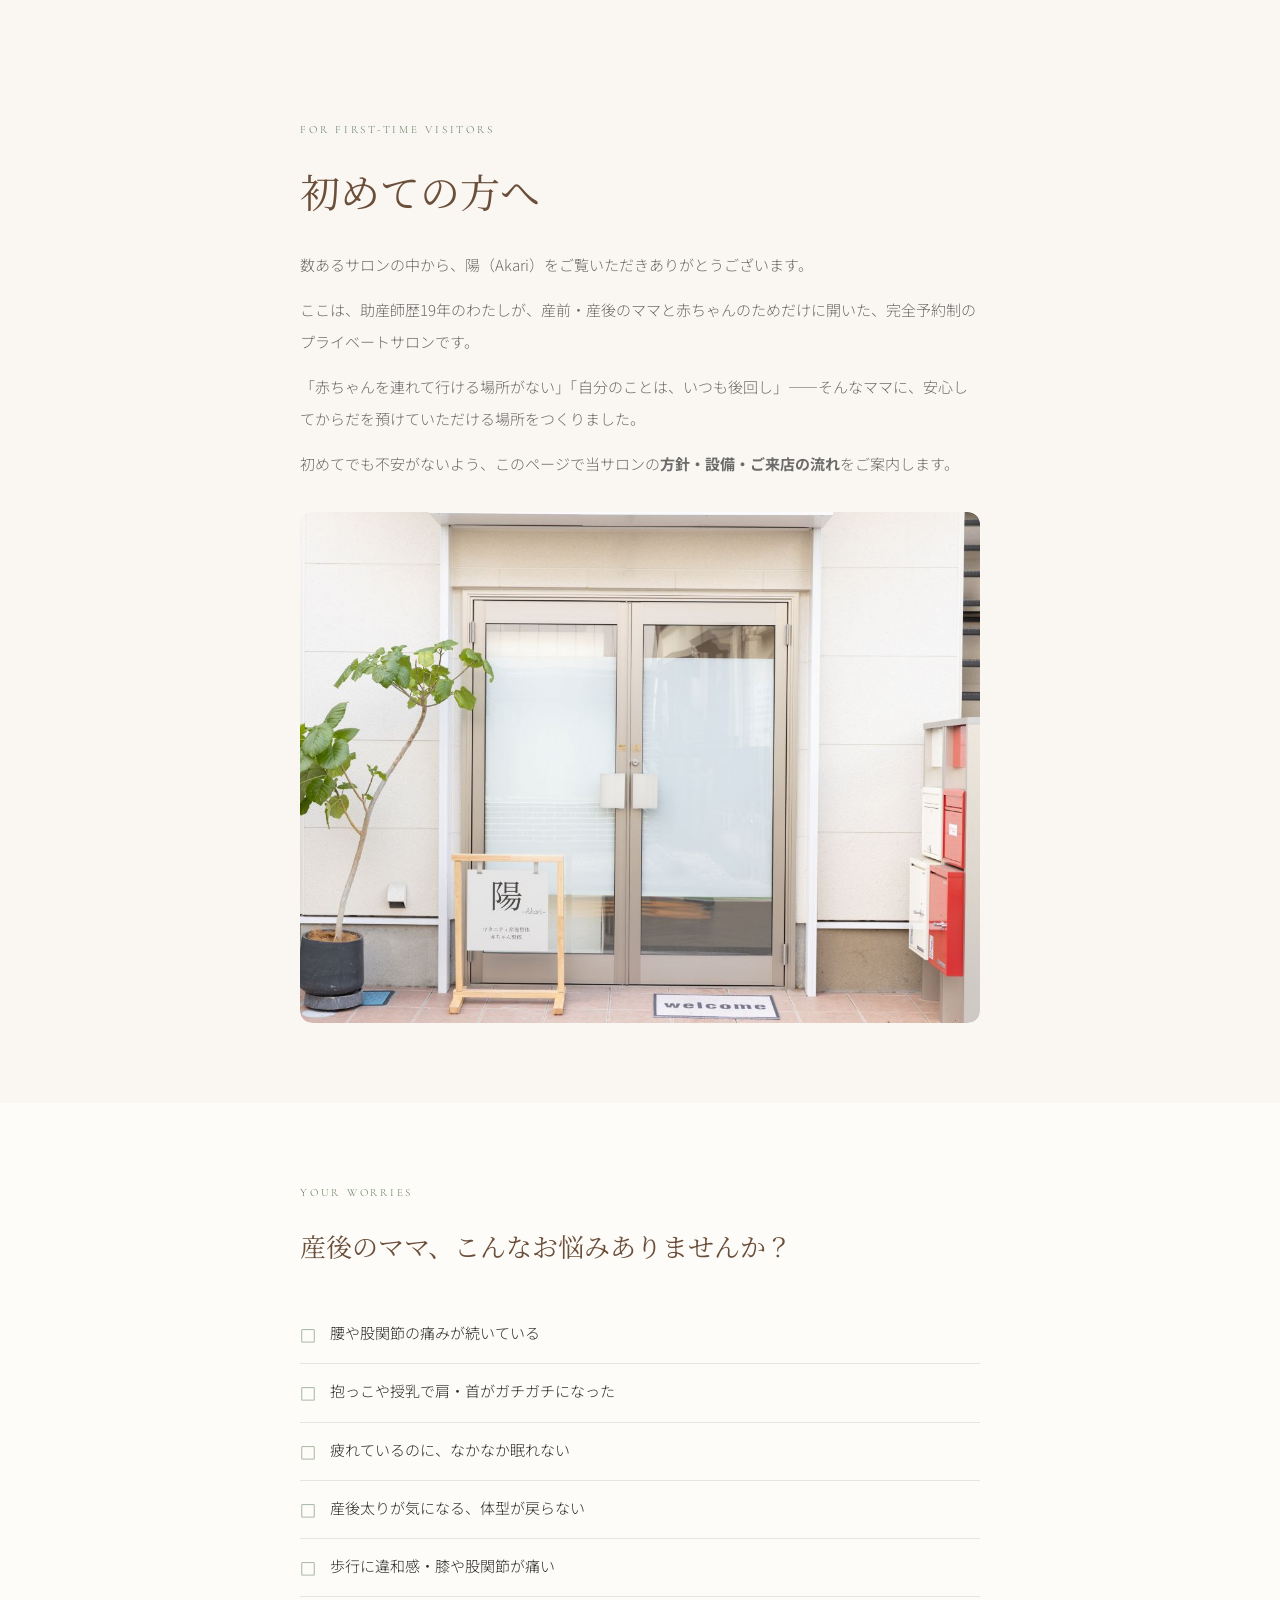
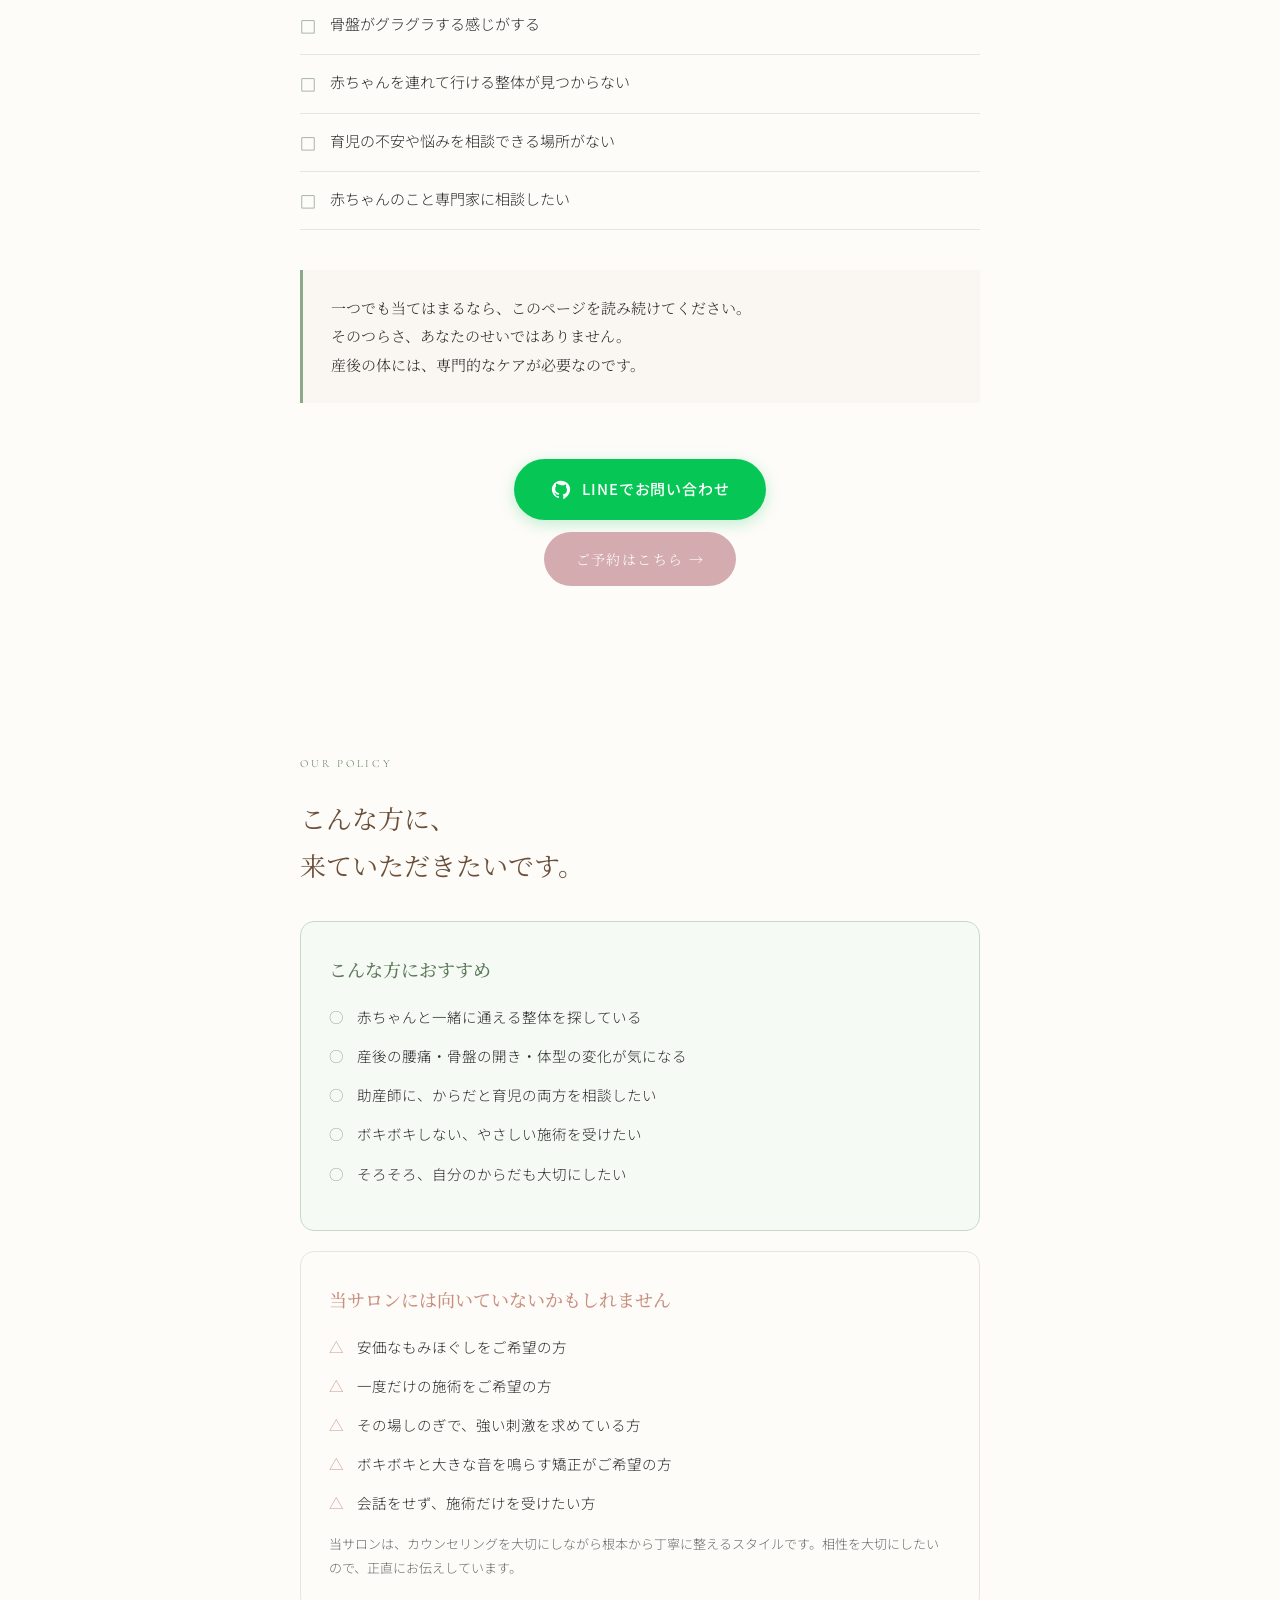
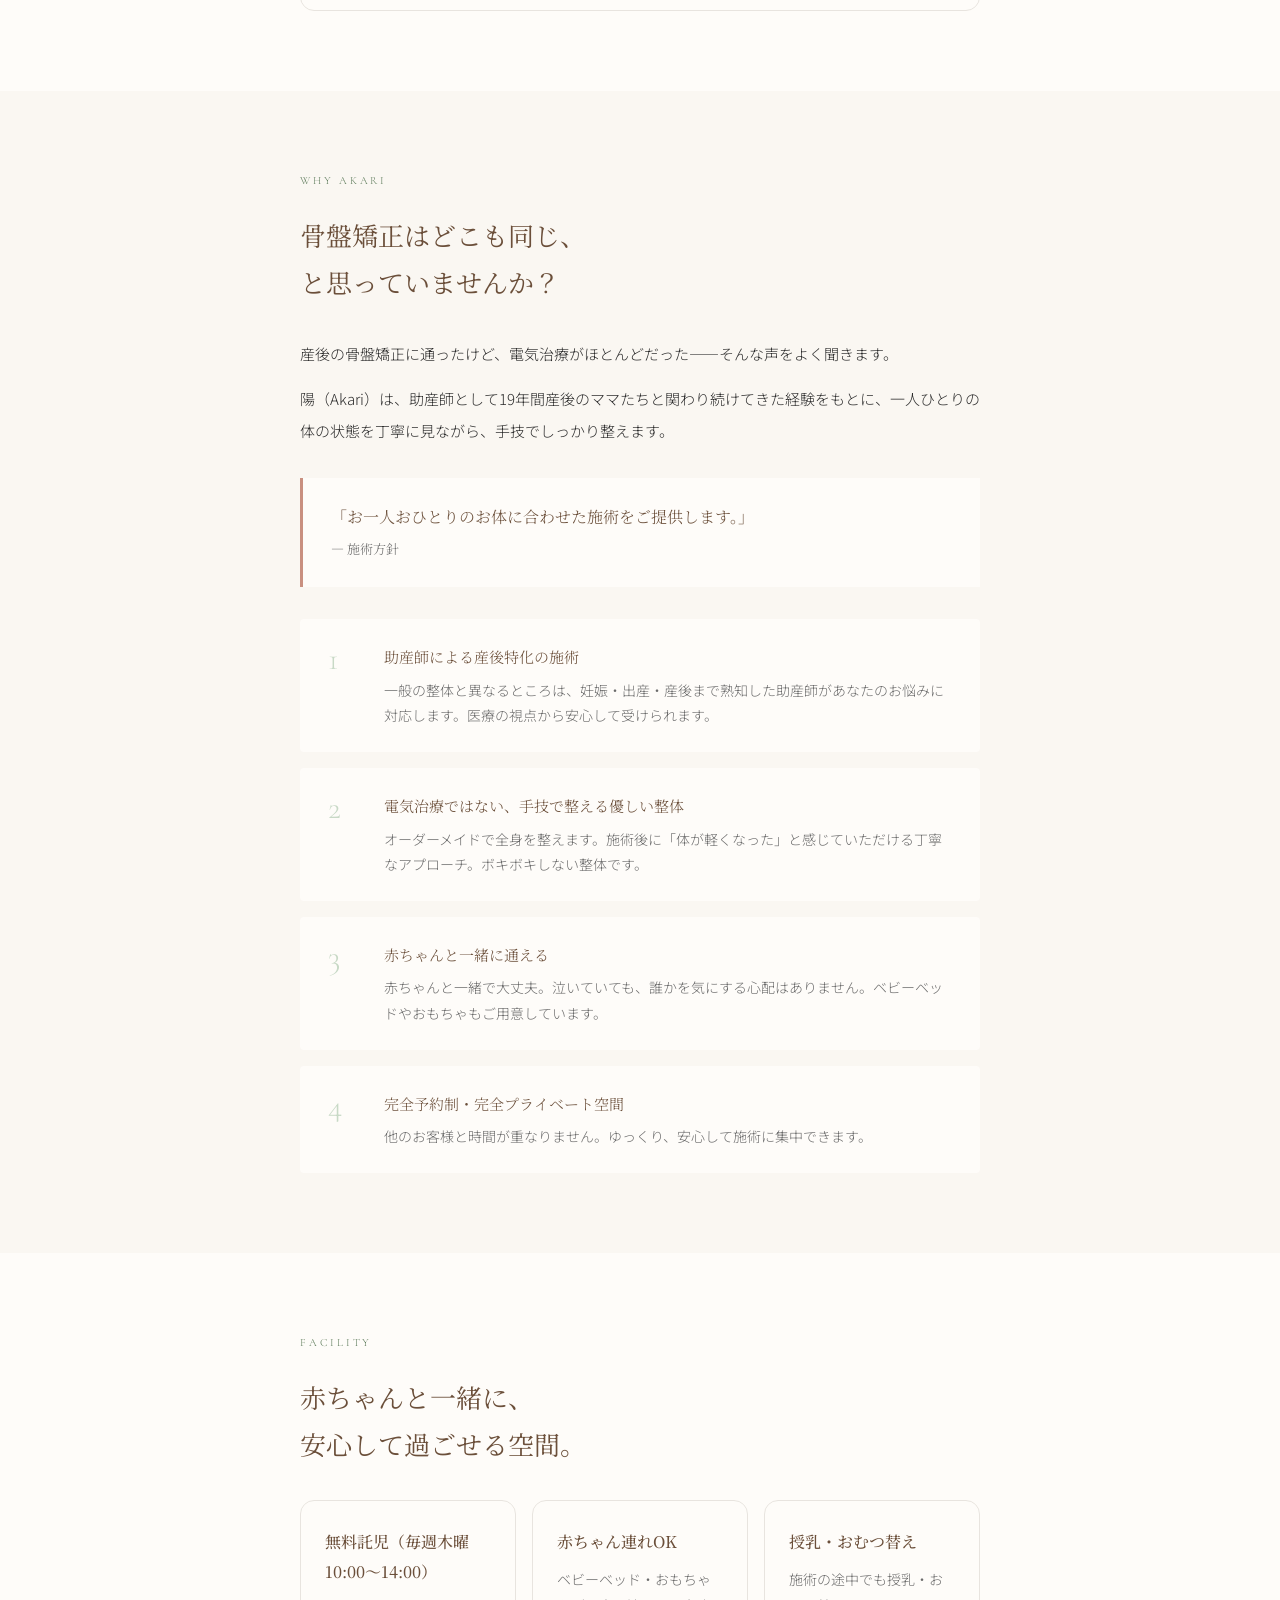
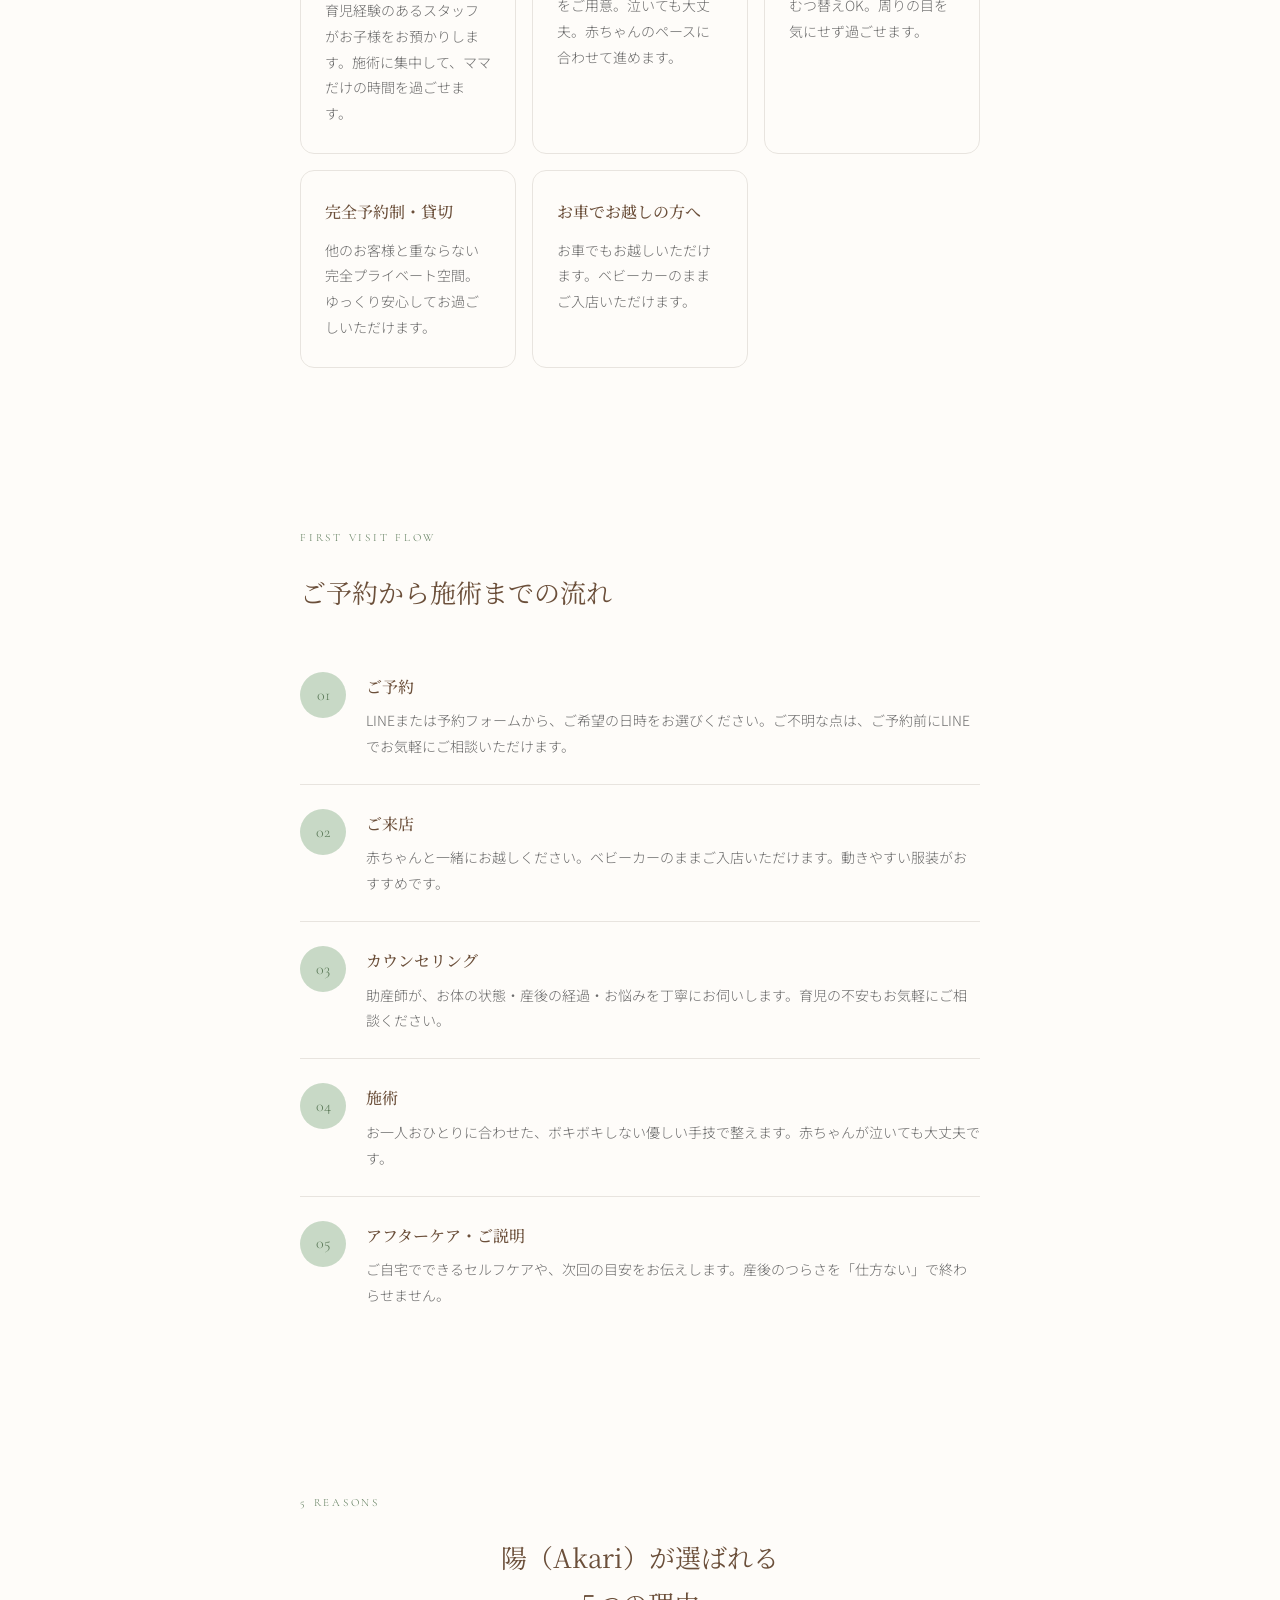
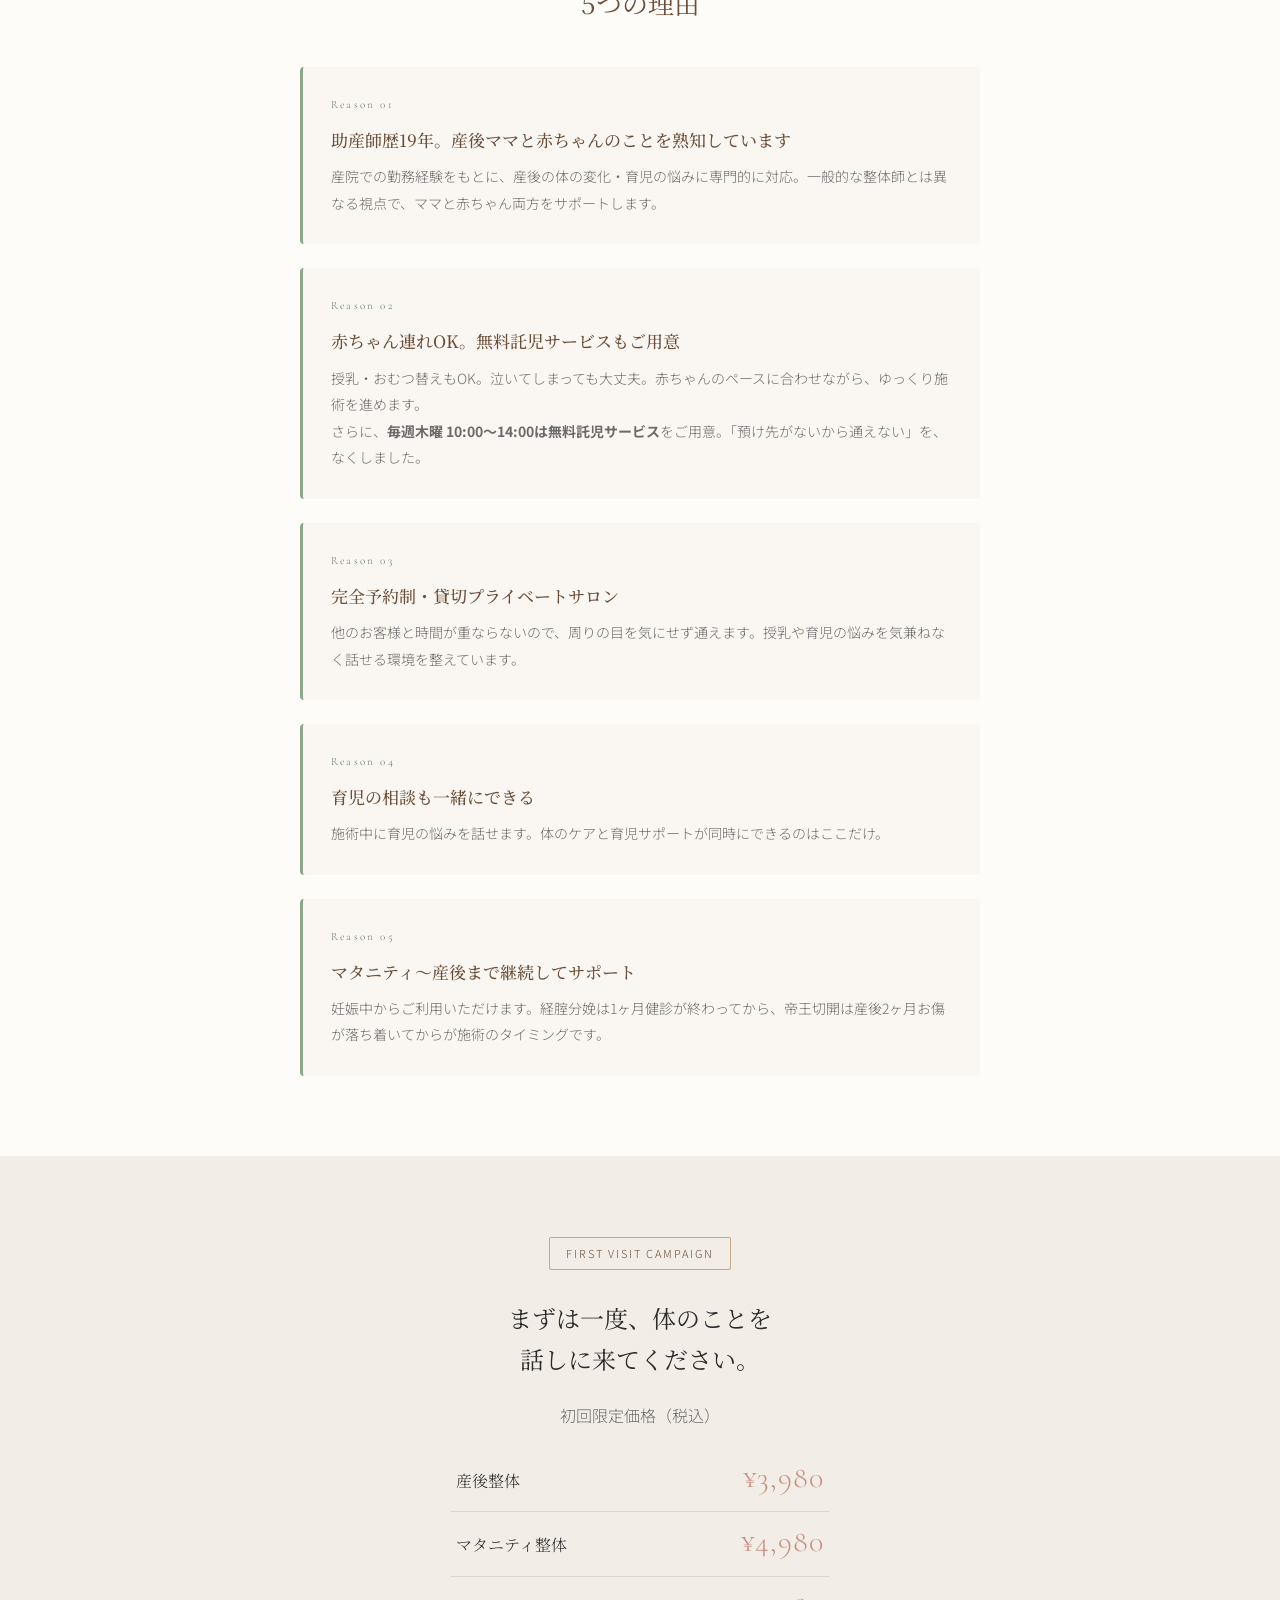
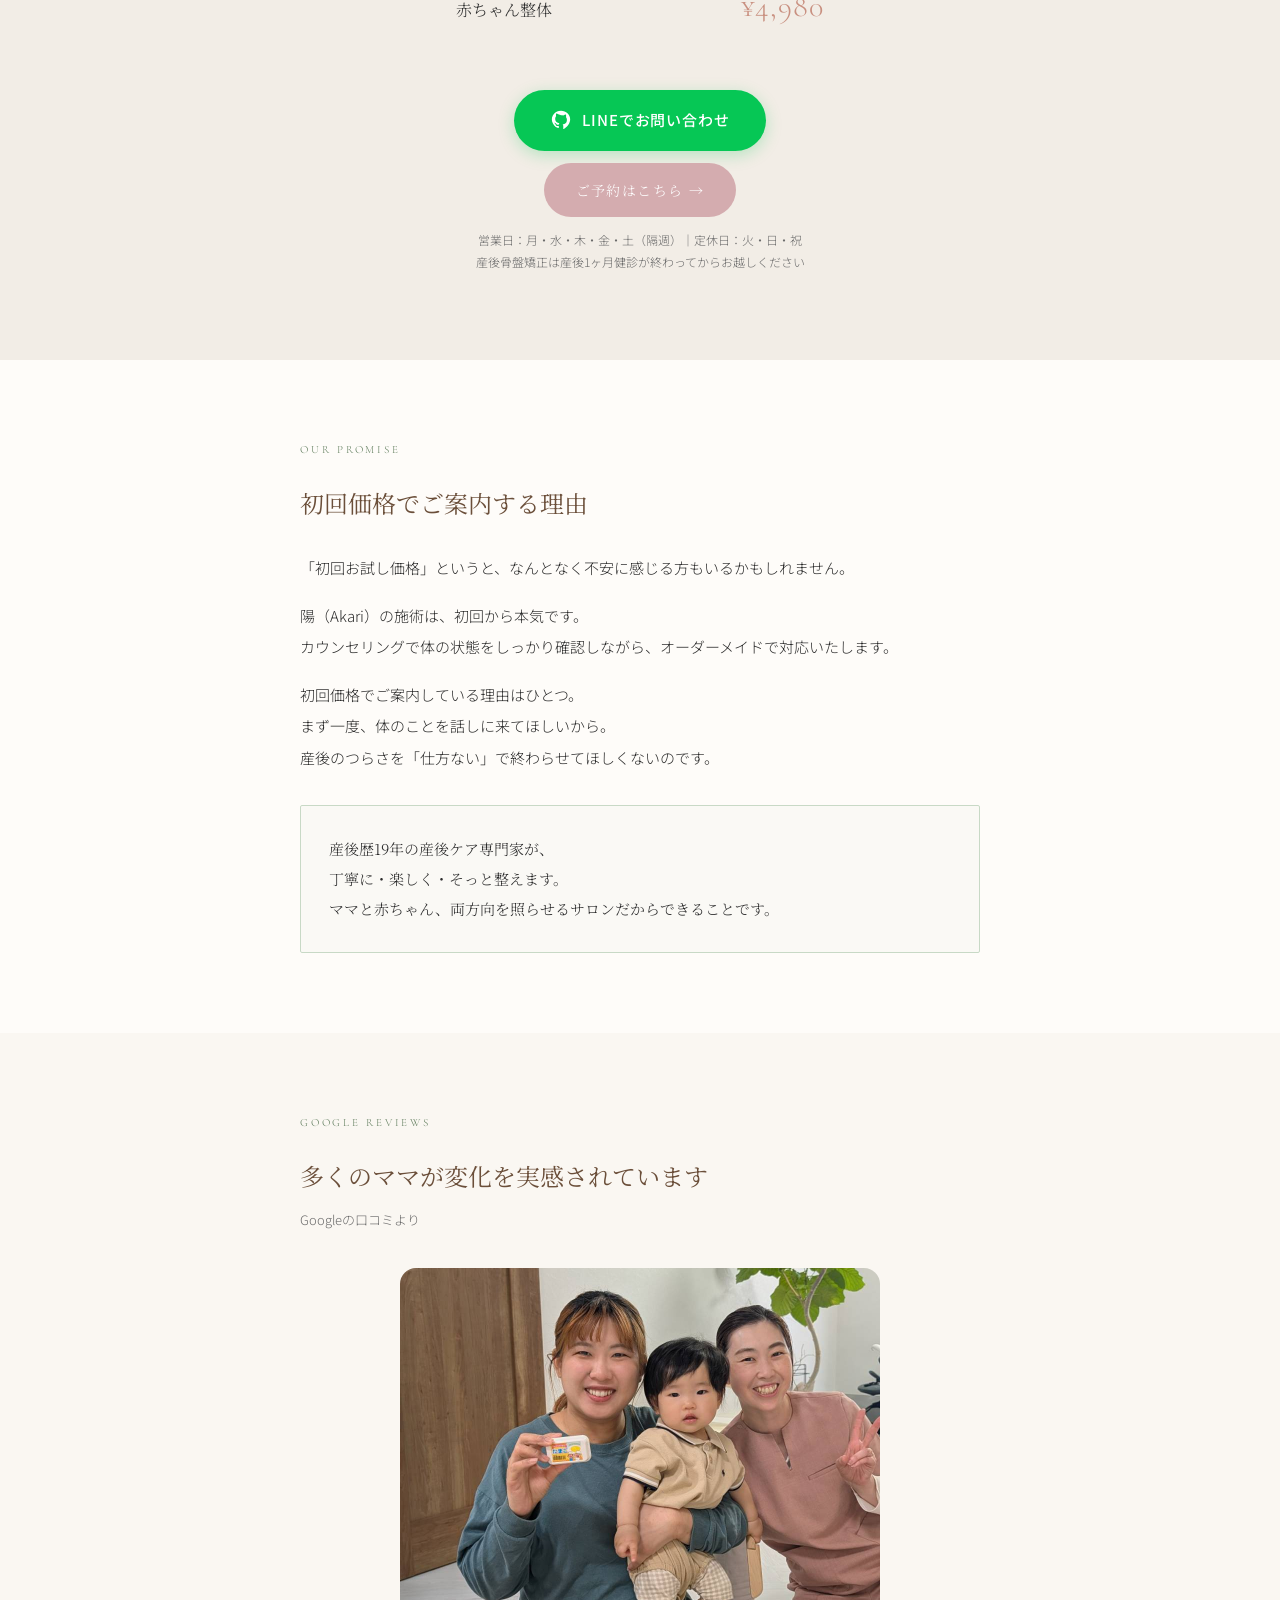
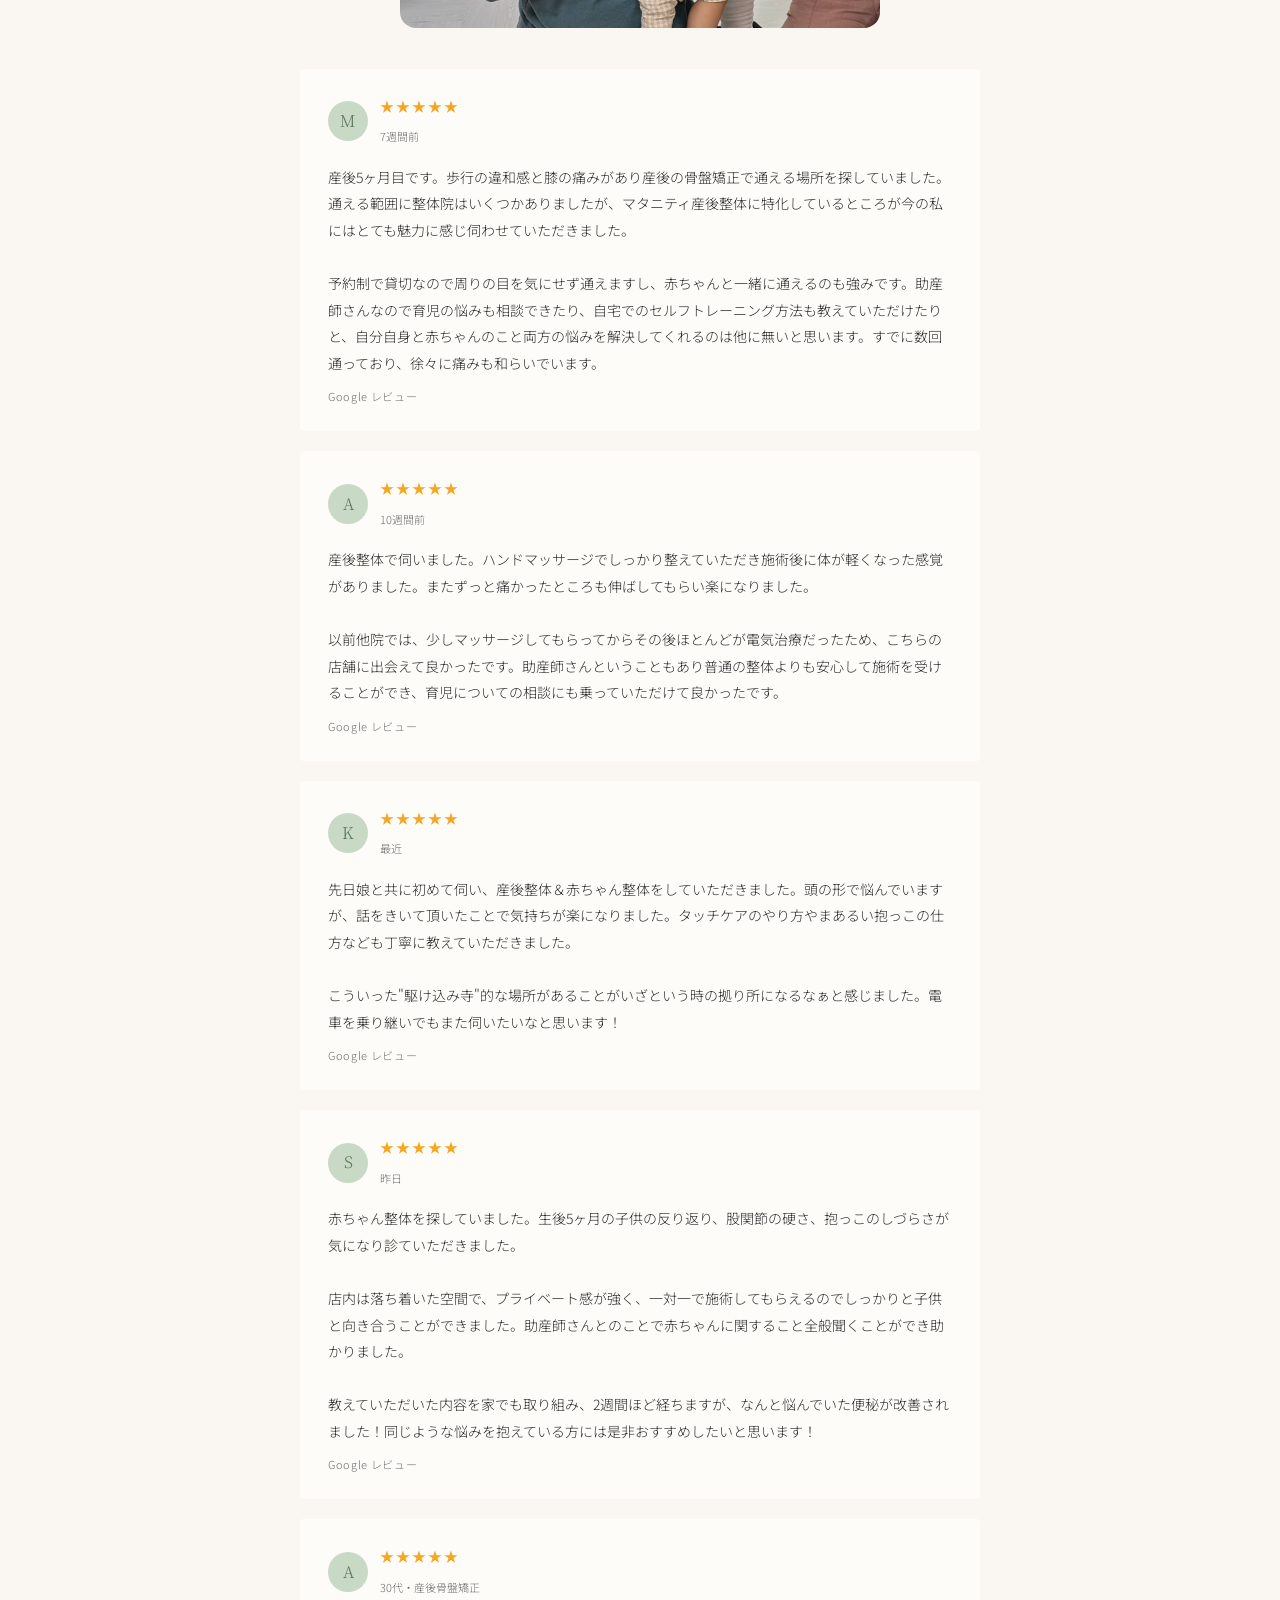
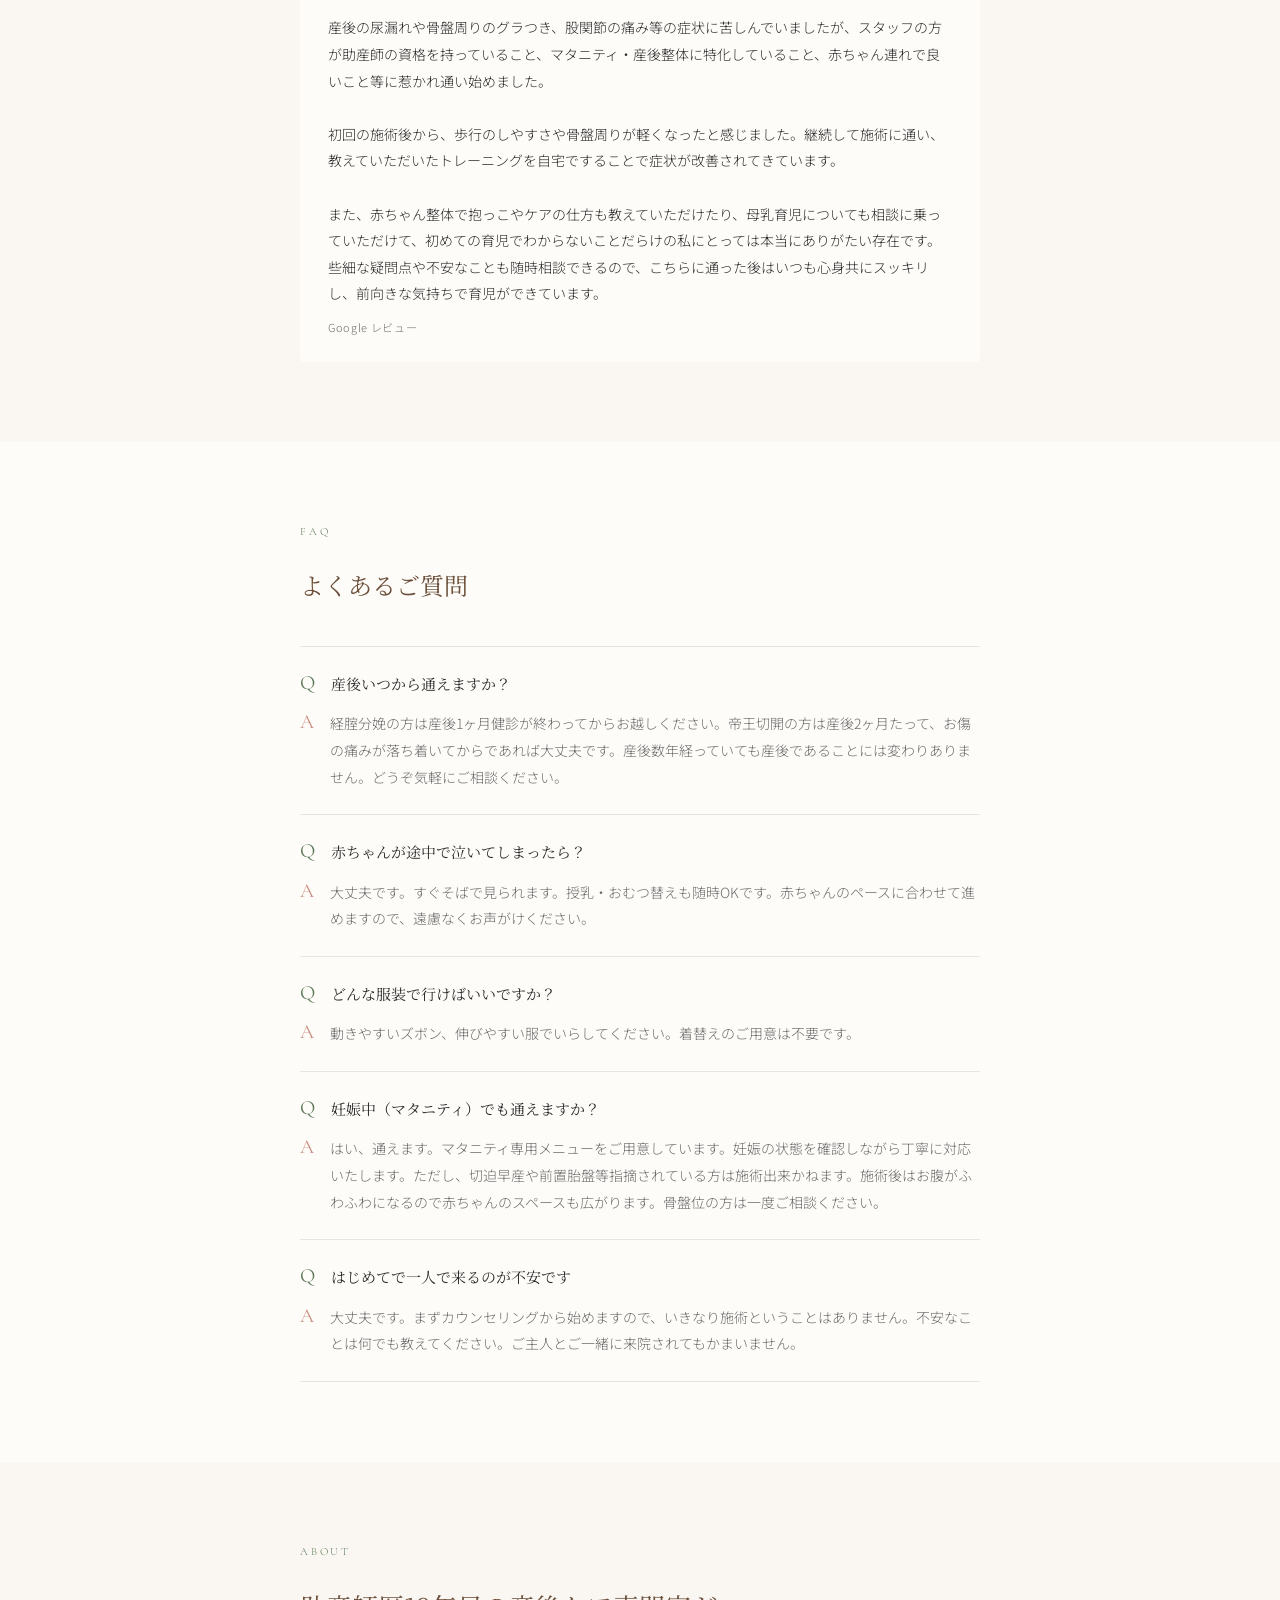
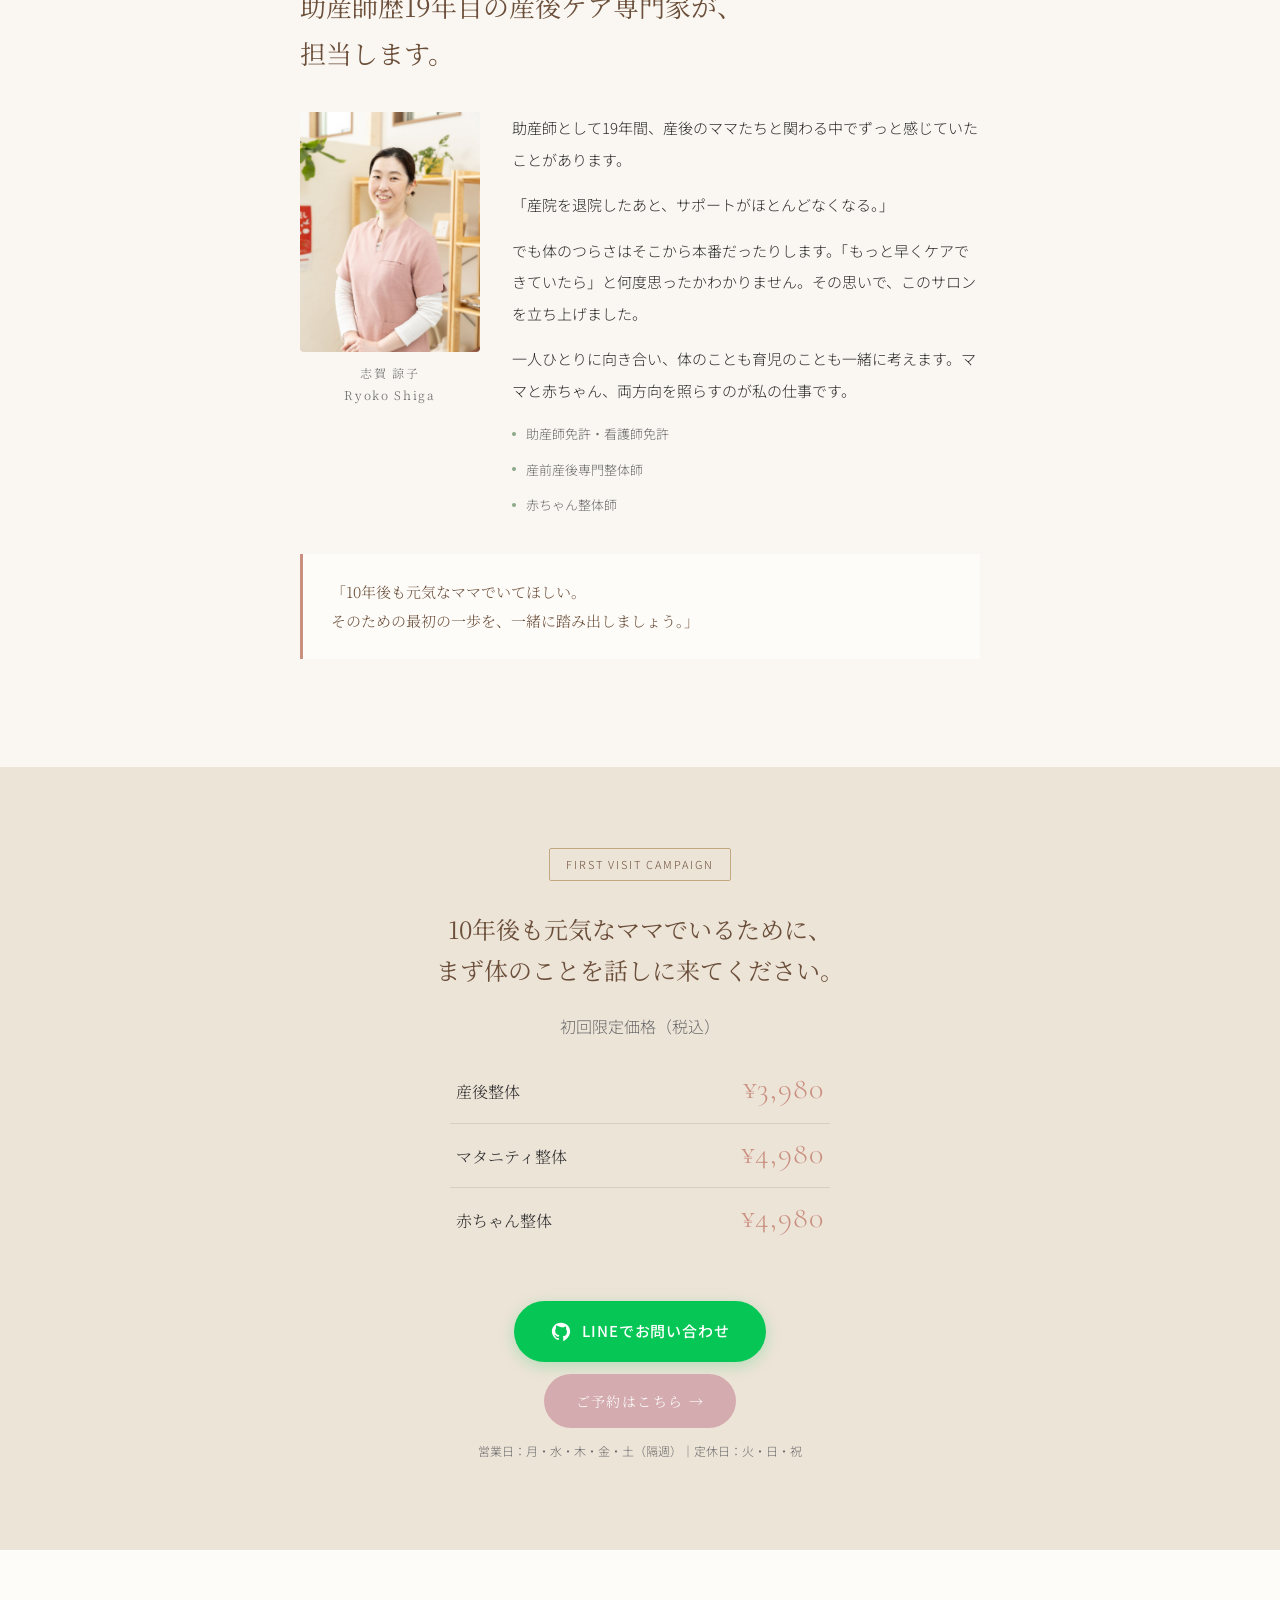
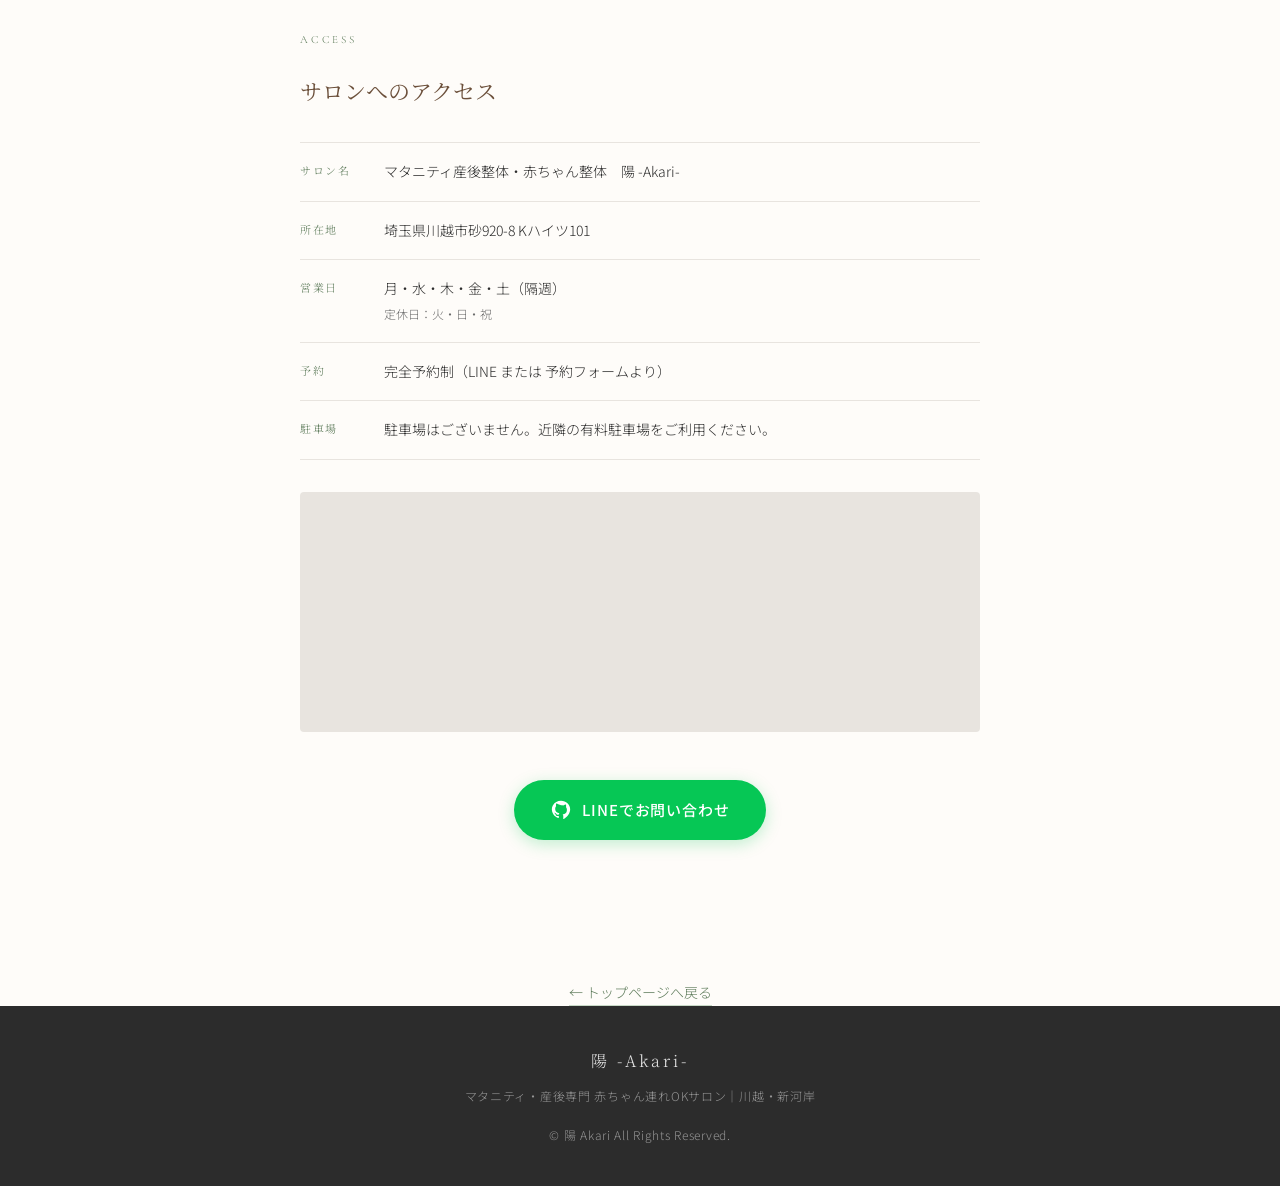
==== commit 9a7e0672: "Expand "not a fit" list with cheap-massage and one-off requests Co-Authored-By: Claude Opus 4.8 <nor" ====
--- a/hajimete.html
+++ b/hajimete.html
@@ -863,9 +863,11 @@
       <div class="policy-card no">
         <h3>当サロンには向いていないかもしれません</h3>
         <ul>
-          <li>その場しのぎで、一度だけ強い刺激を求めている</li>
-          <li>ボキボキと大きな音を鳴らす矯正がご希望</li>
-          <li>会話をせず、施術だけを受けたい</li>
+          <li>安価なもみほぐしをご希望の方</li>
+          <li>一度だけの施術をご希望の方</li>
+          <li>その場しのぎで、強い刺激を求めている方</li>
+          <li>ボキボキと大きな音を鳴らす矯正がご希望の方</li>
+          <li>会話をせず、施術だけを受けたい方</li>
         </ul>
         <p style="font-size:13px;color:var(--mid-gray);margin-top:16px;line-height:1.85;">当サロンは、カウンセリングを大切にしながら根本から丁寧に整えるスタイルです。相性を大切にしたいので、正直にお伝えしています。</p>
       </div>
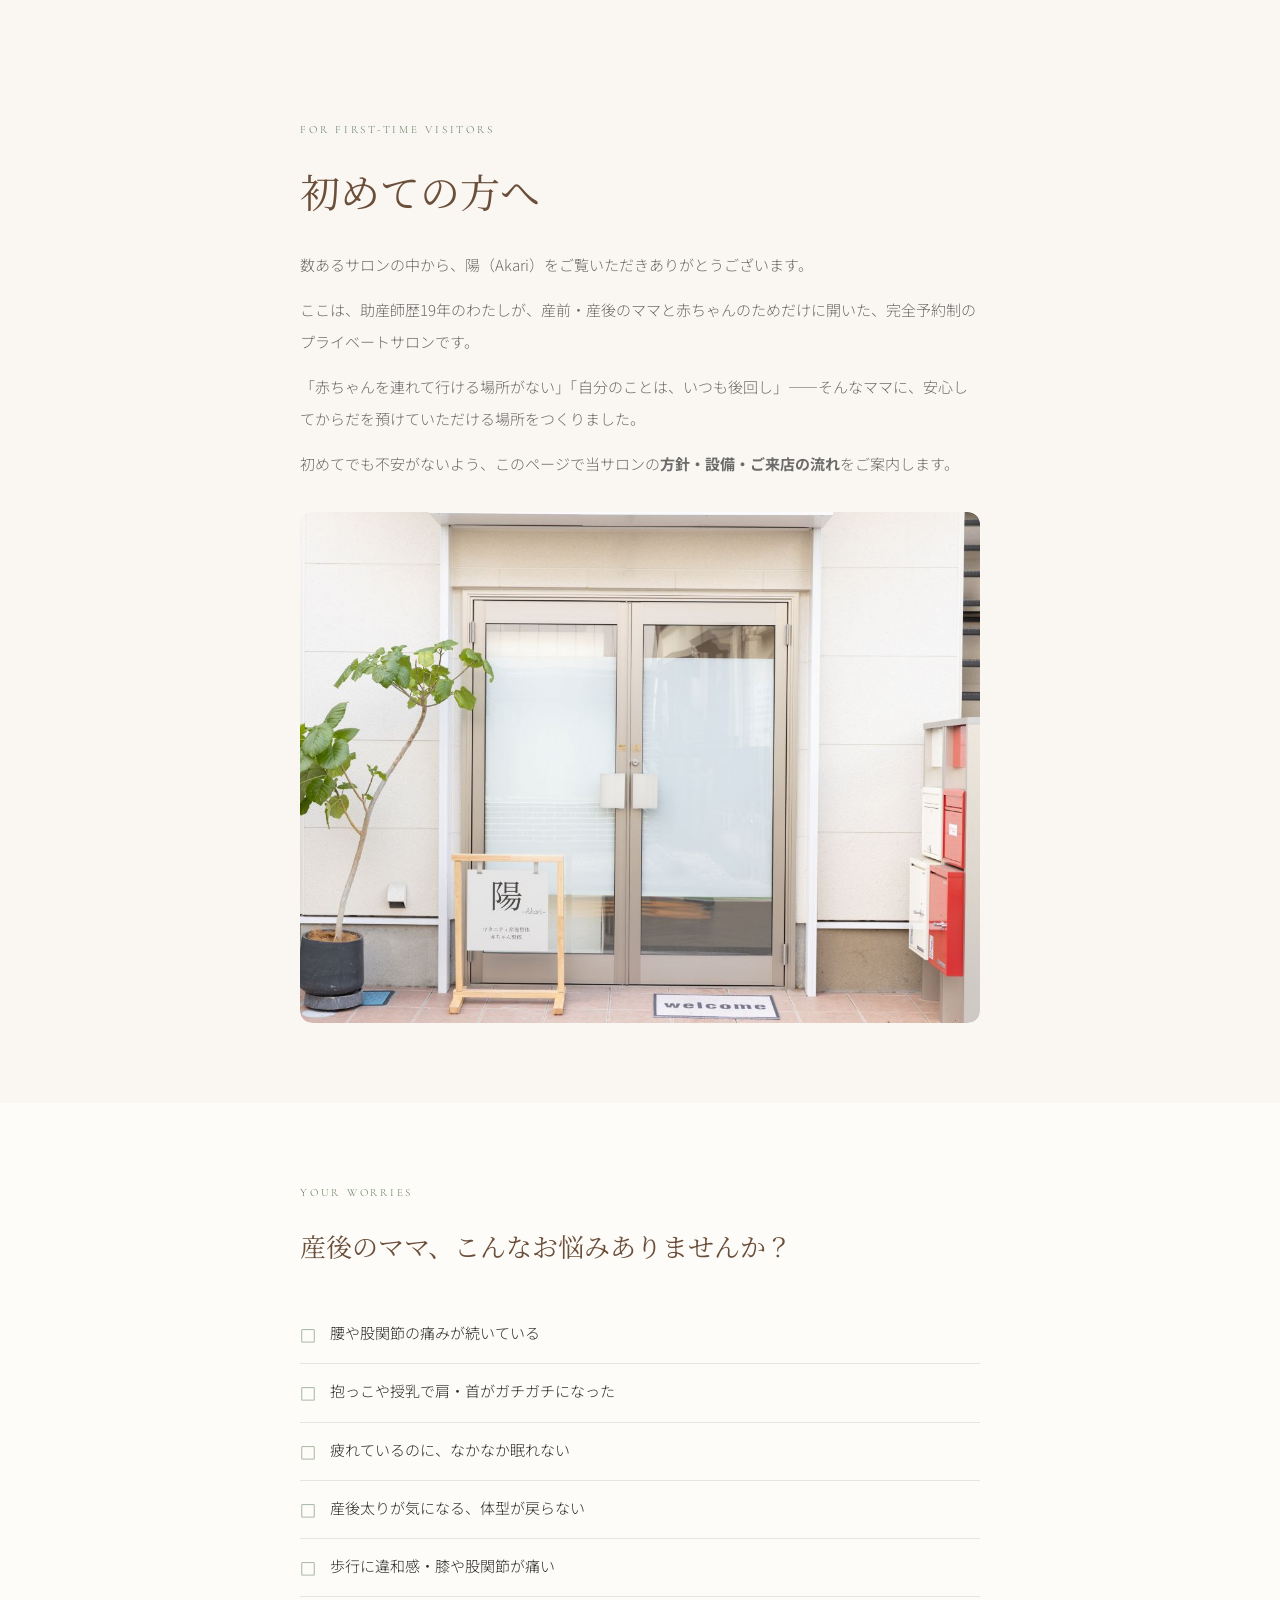
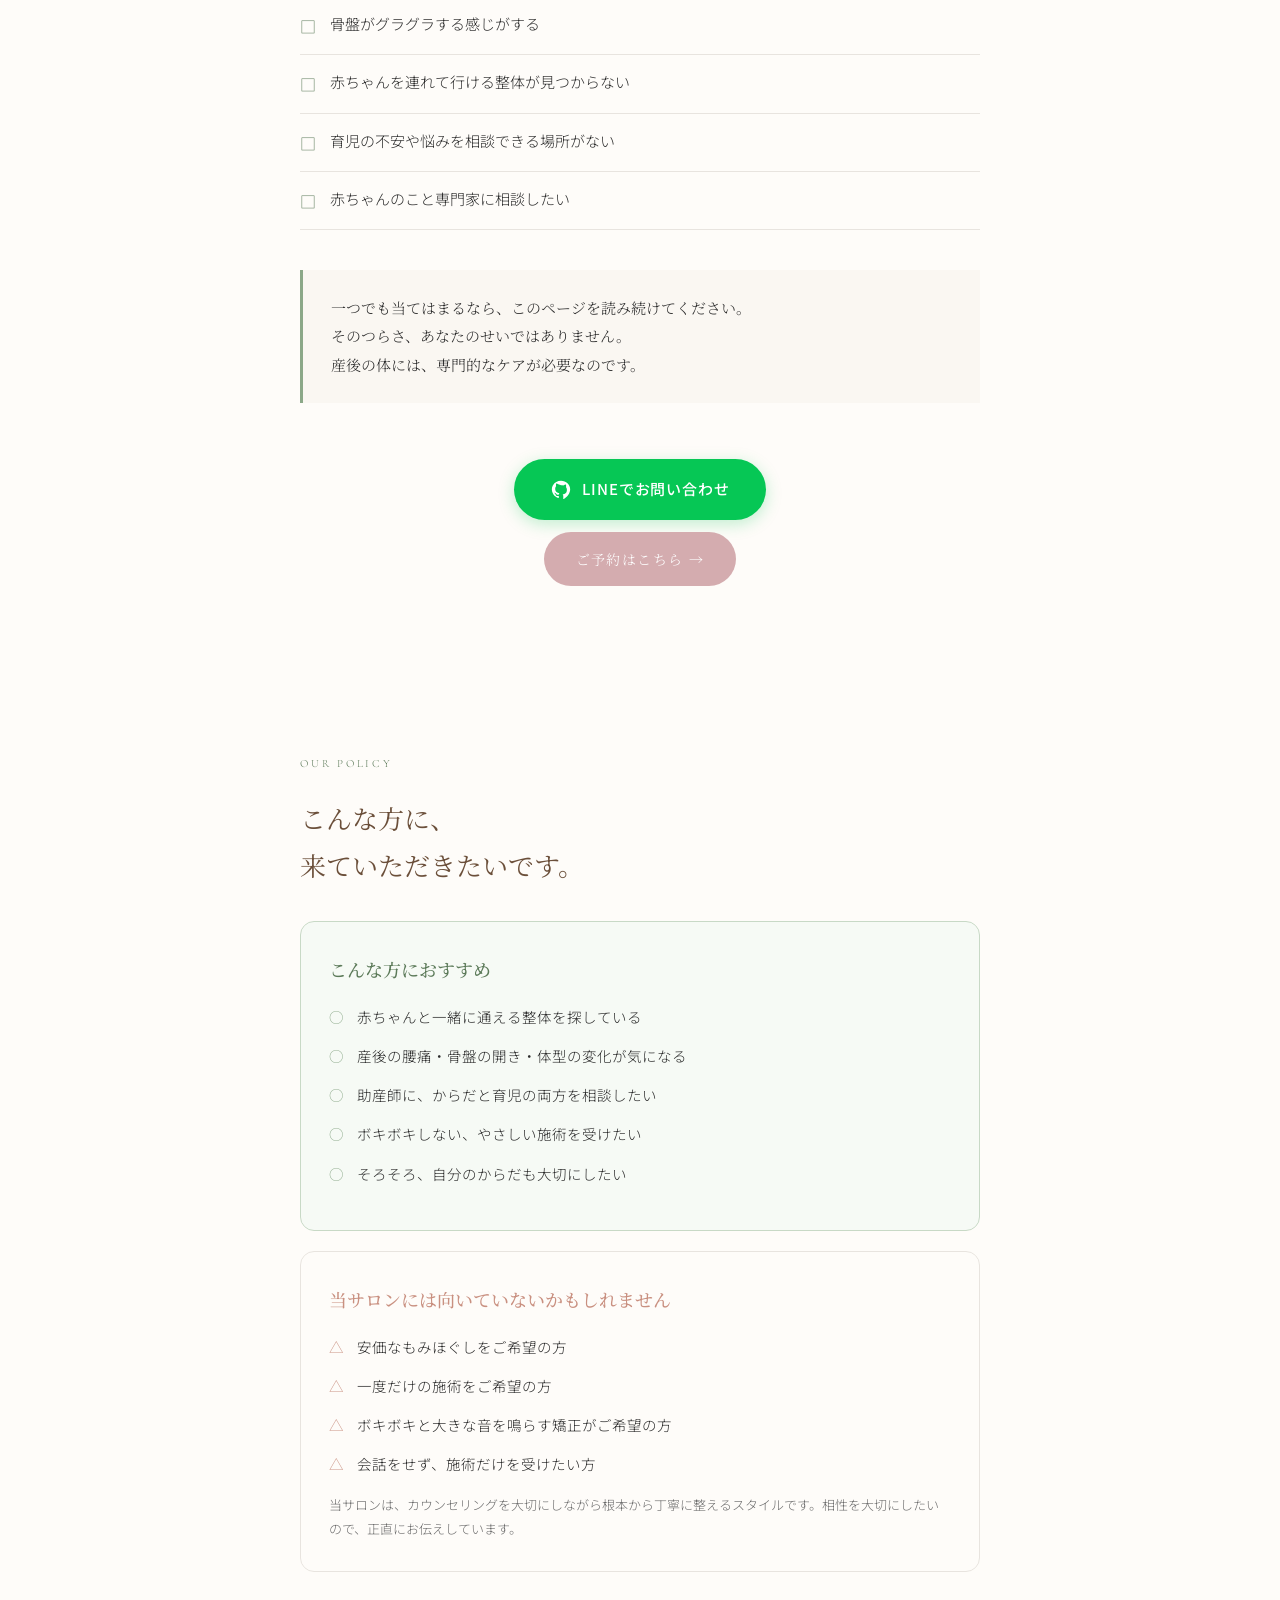
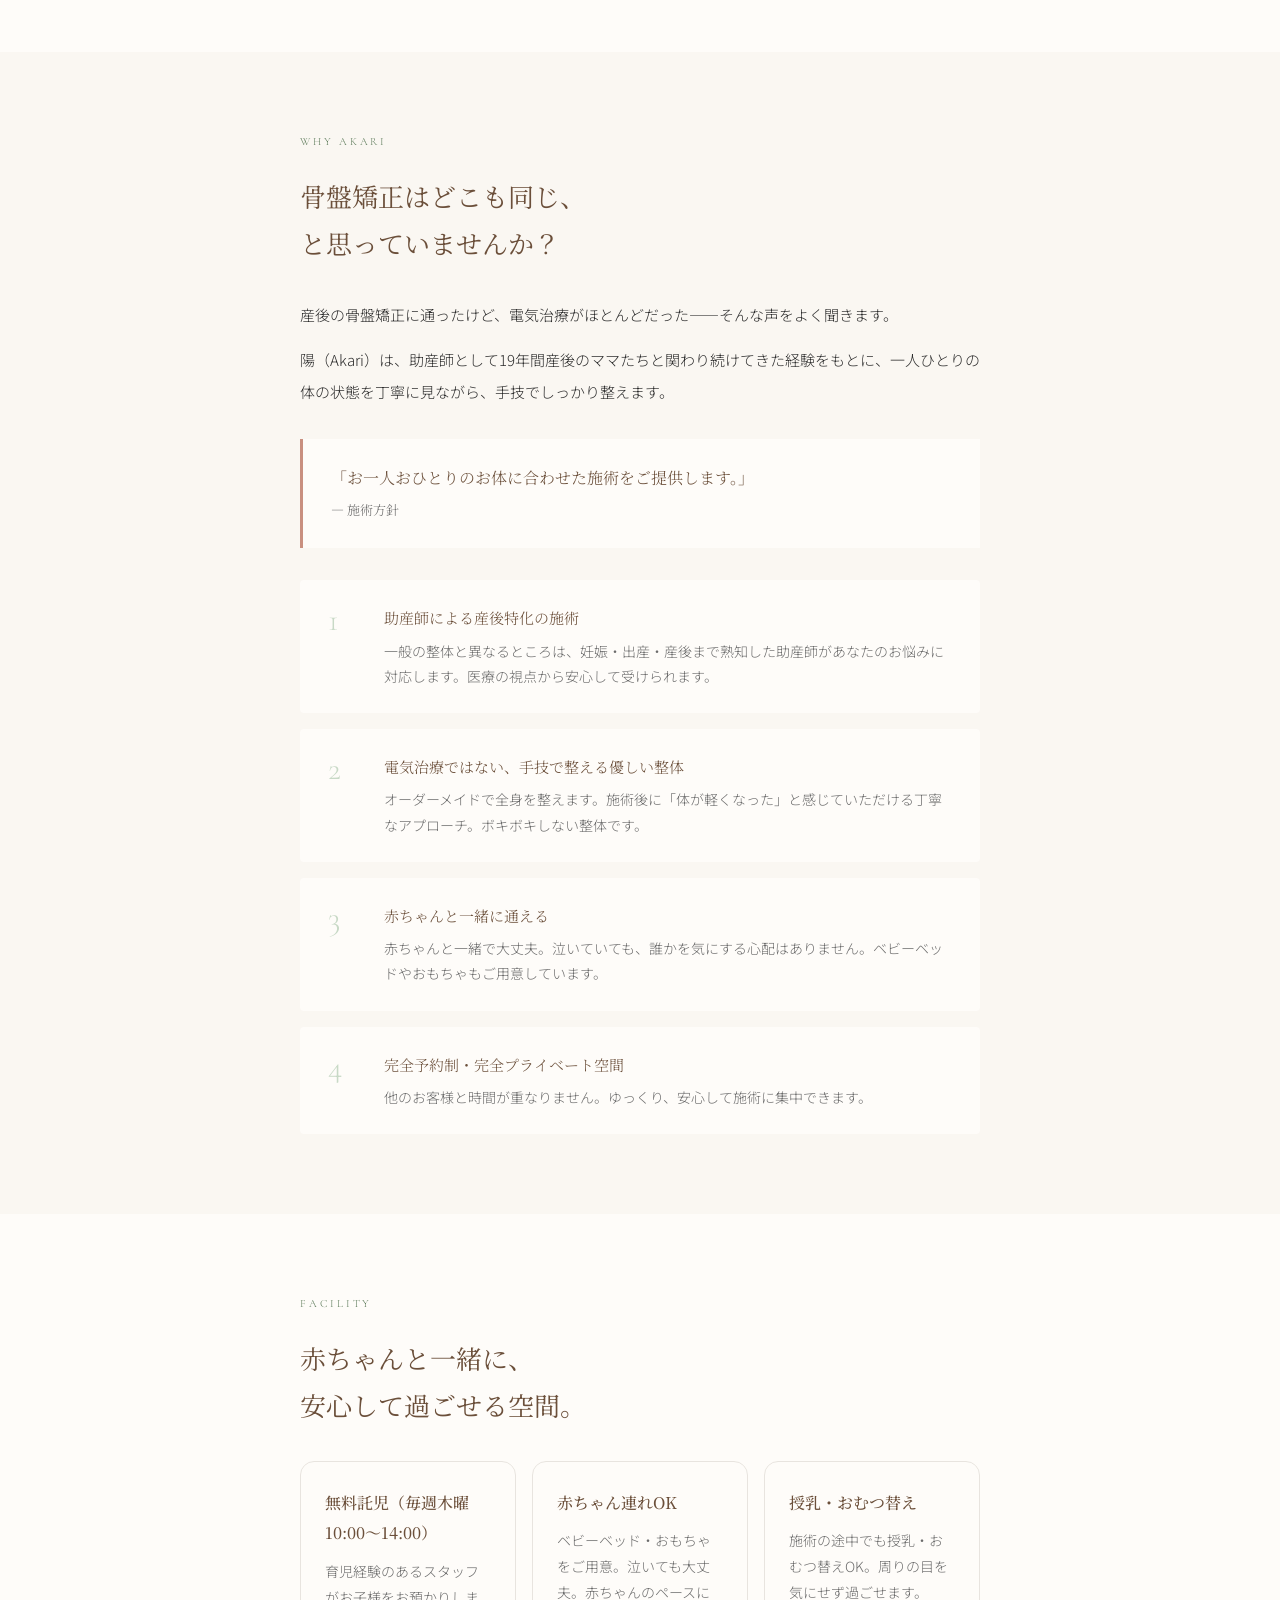
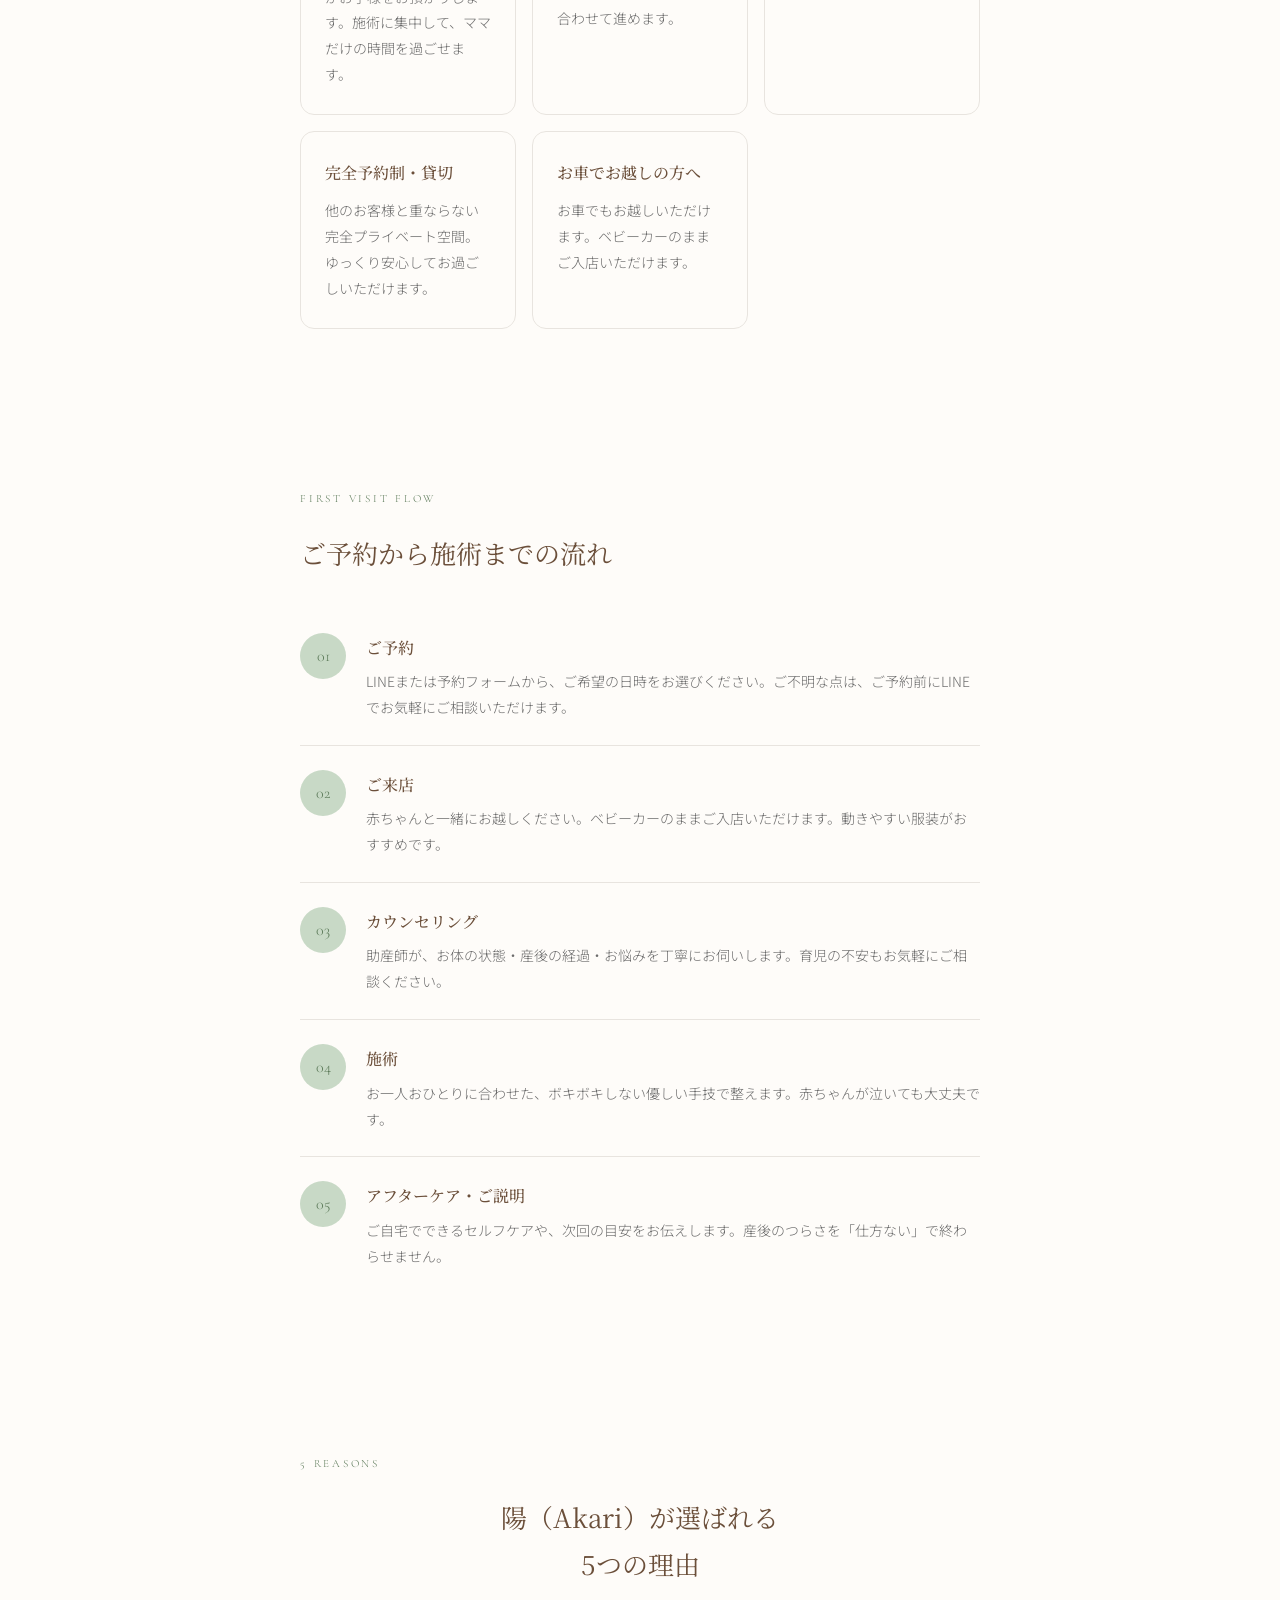
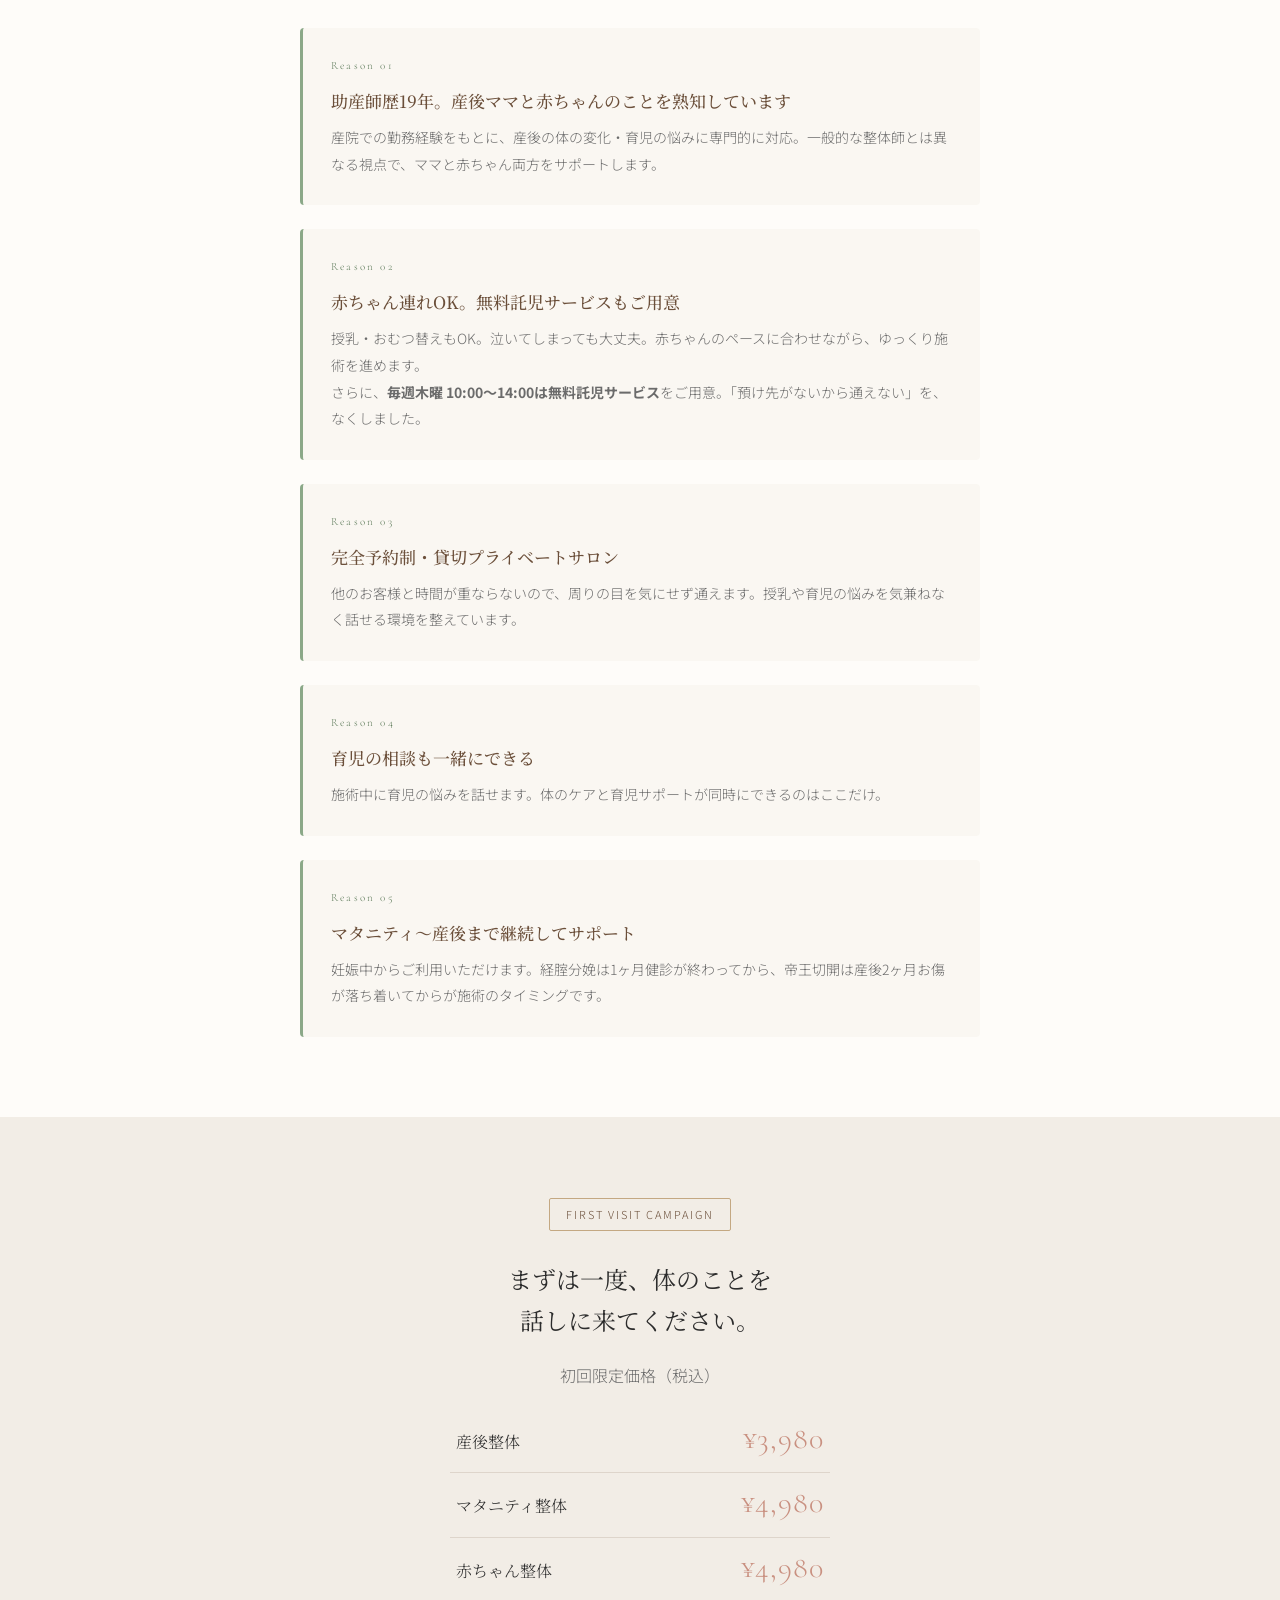
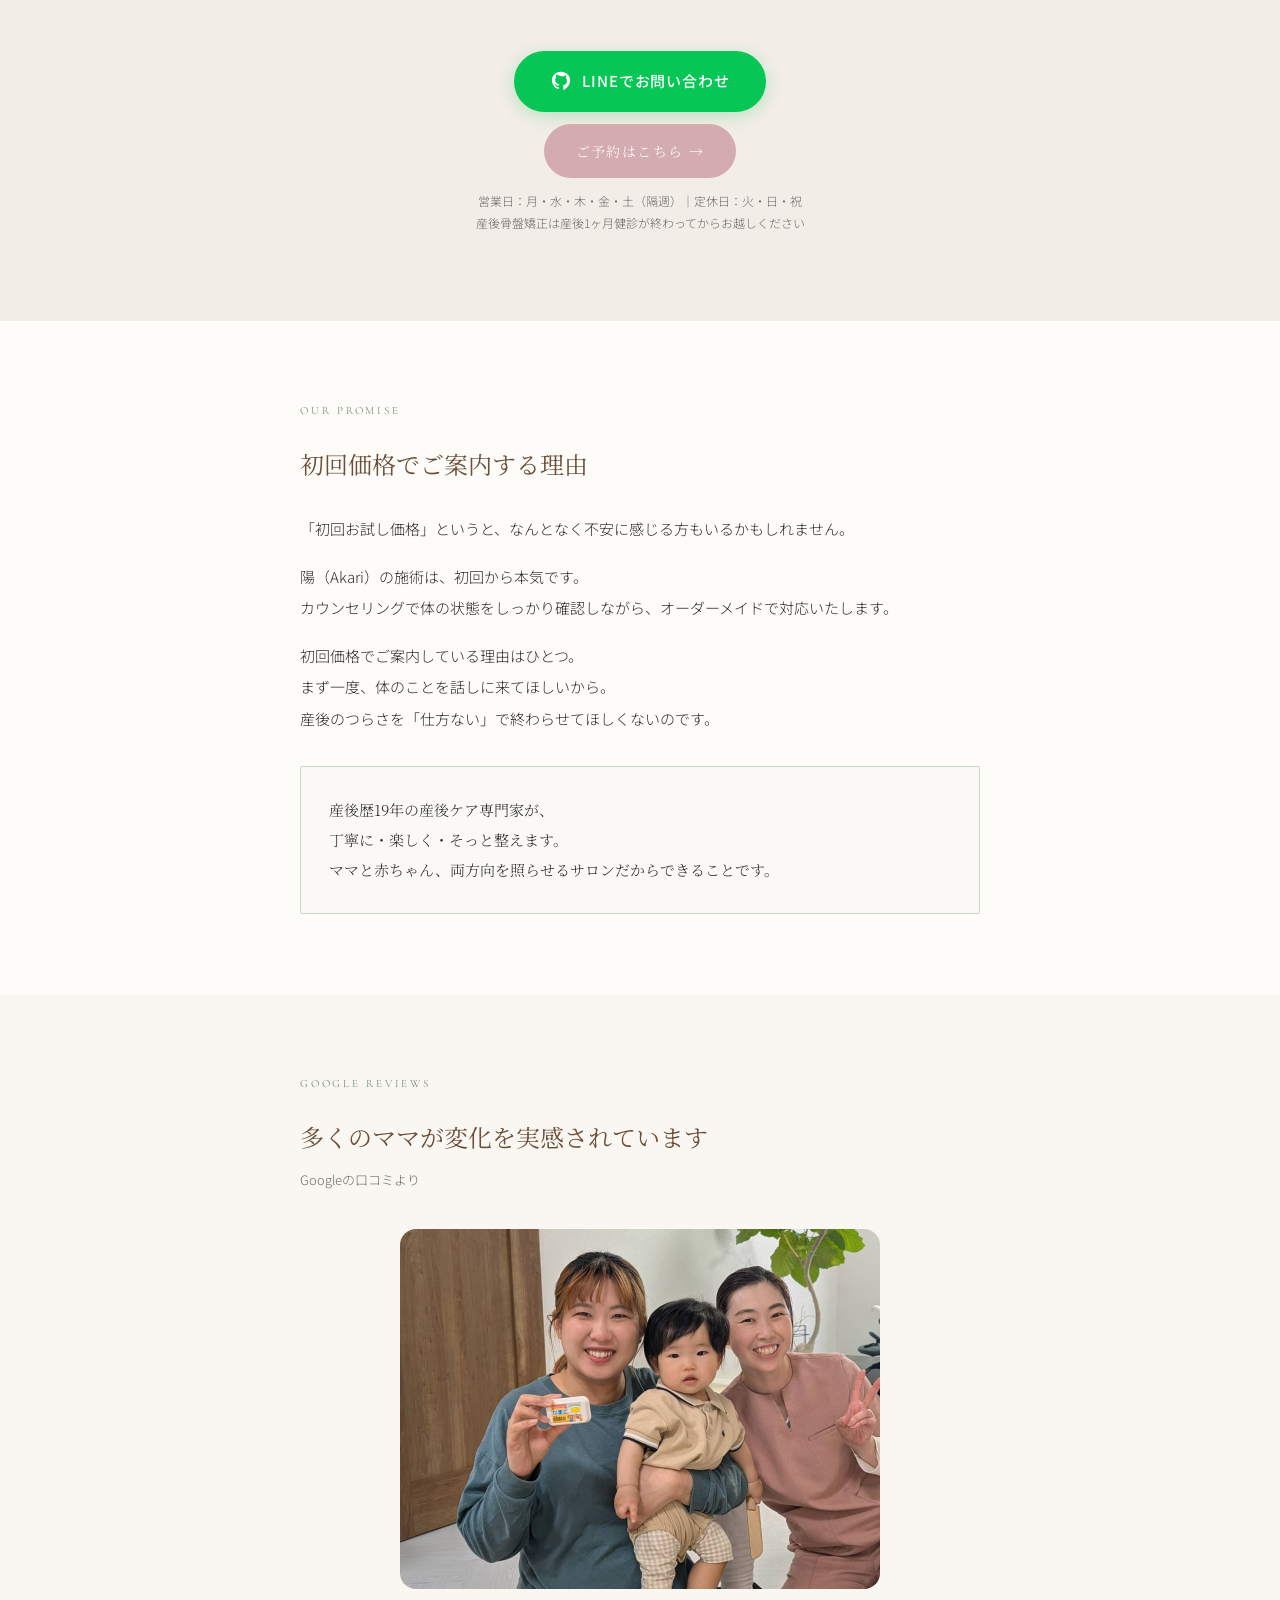
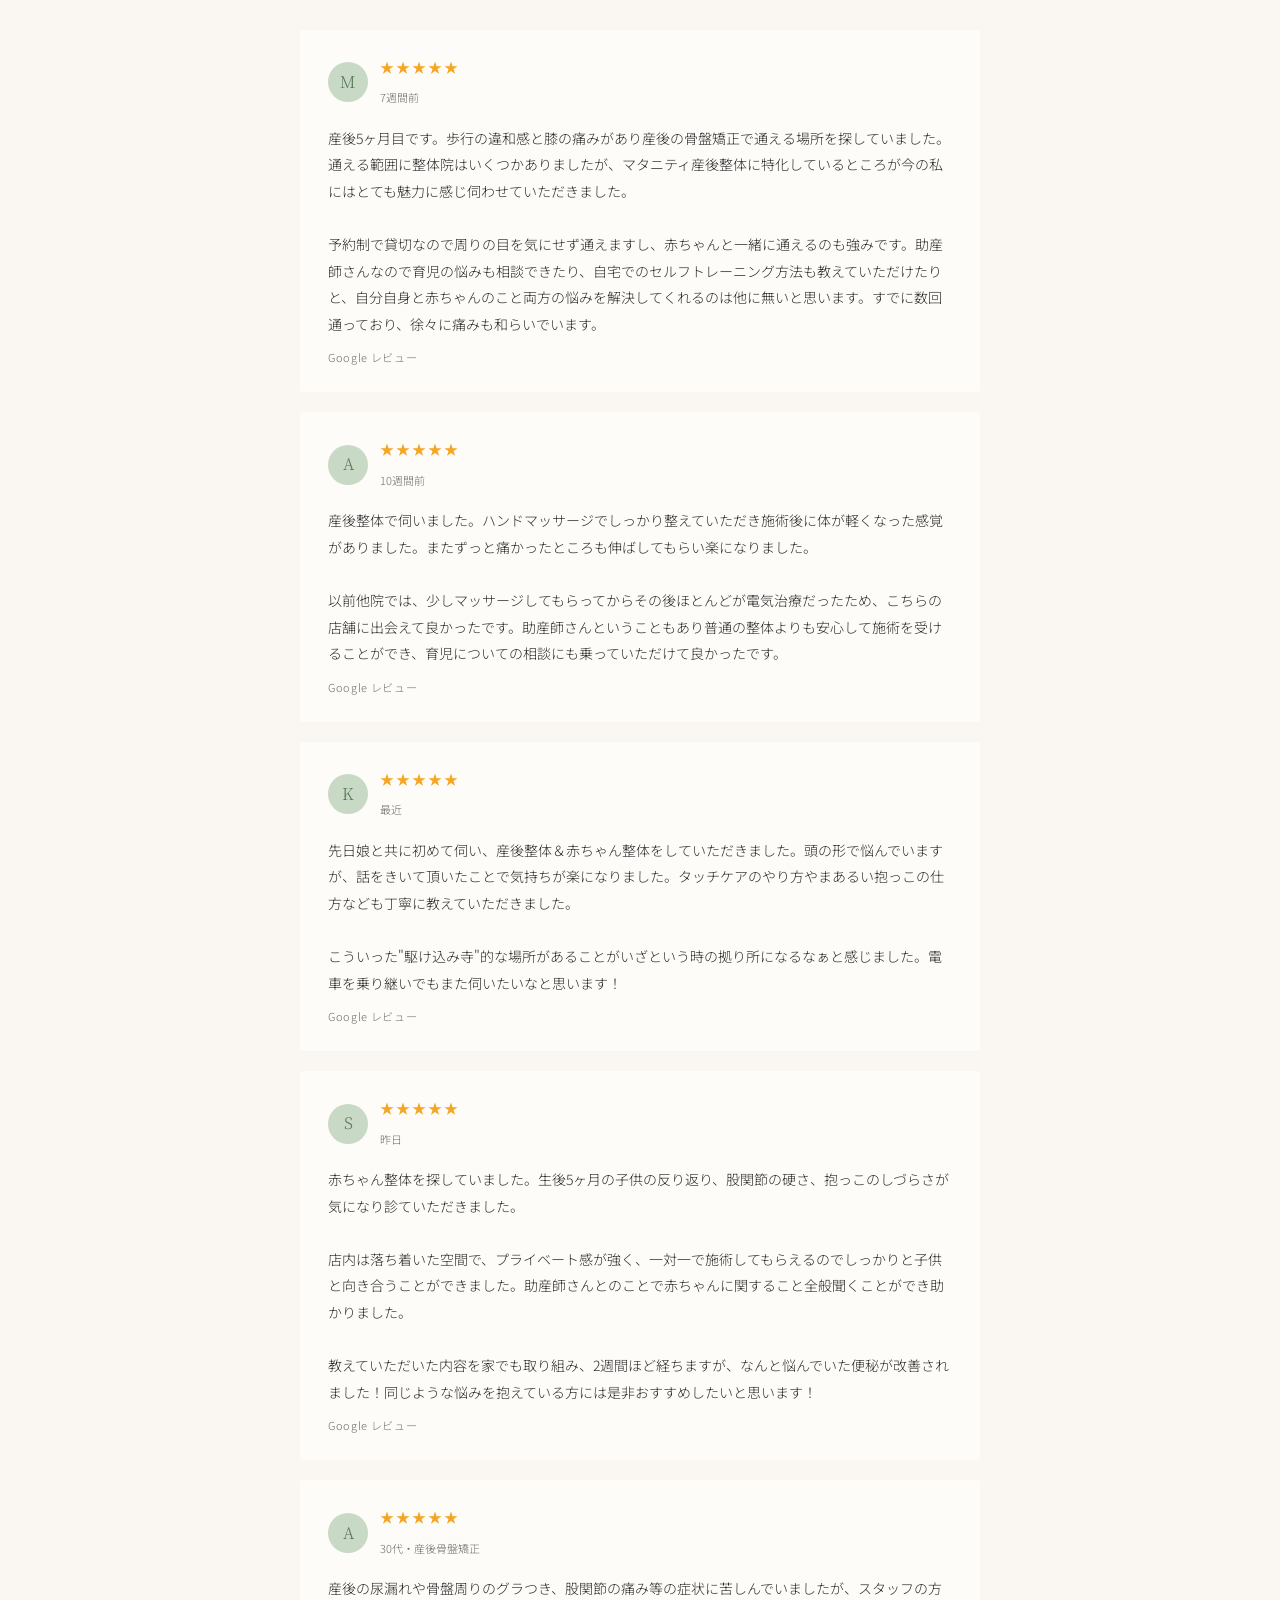
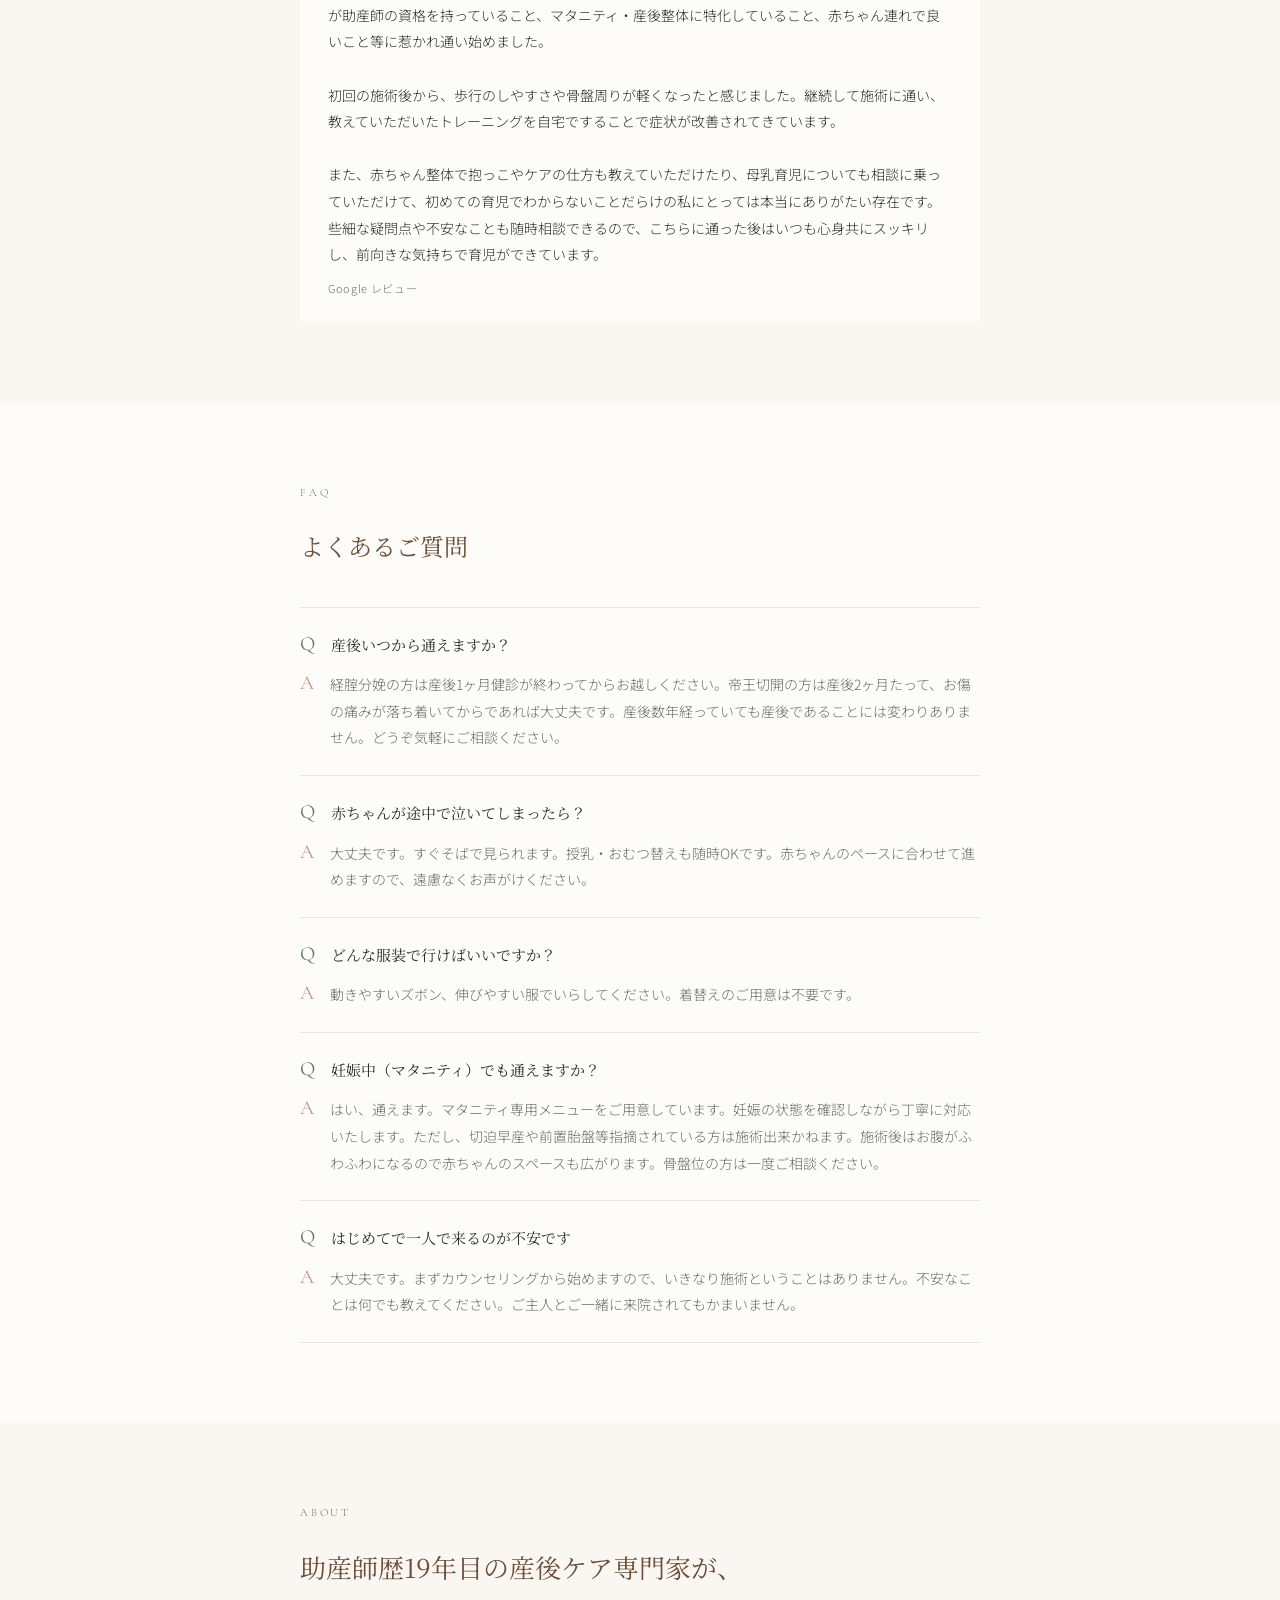
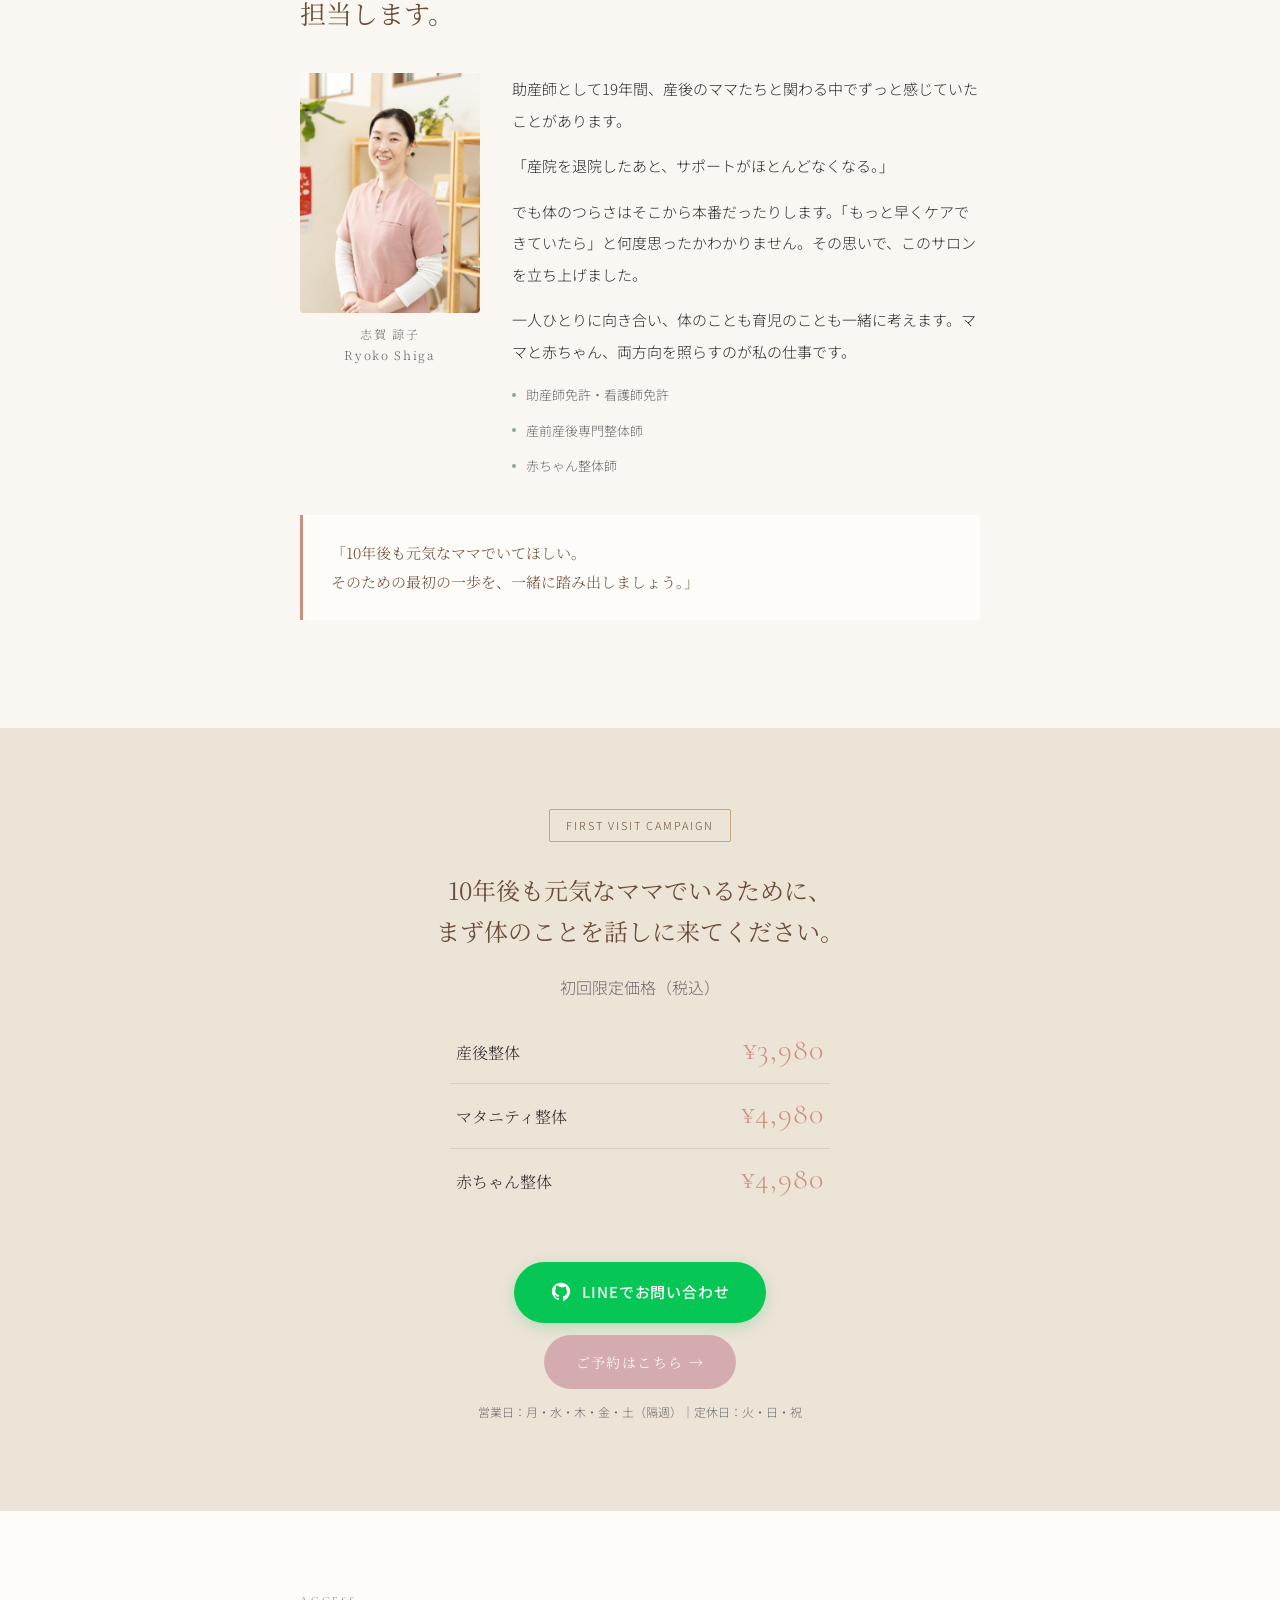
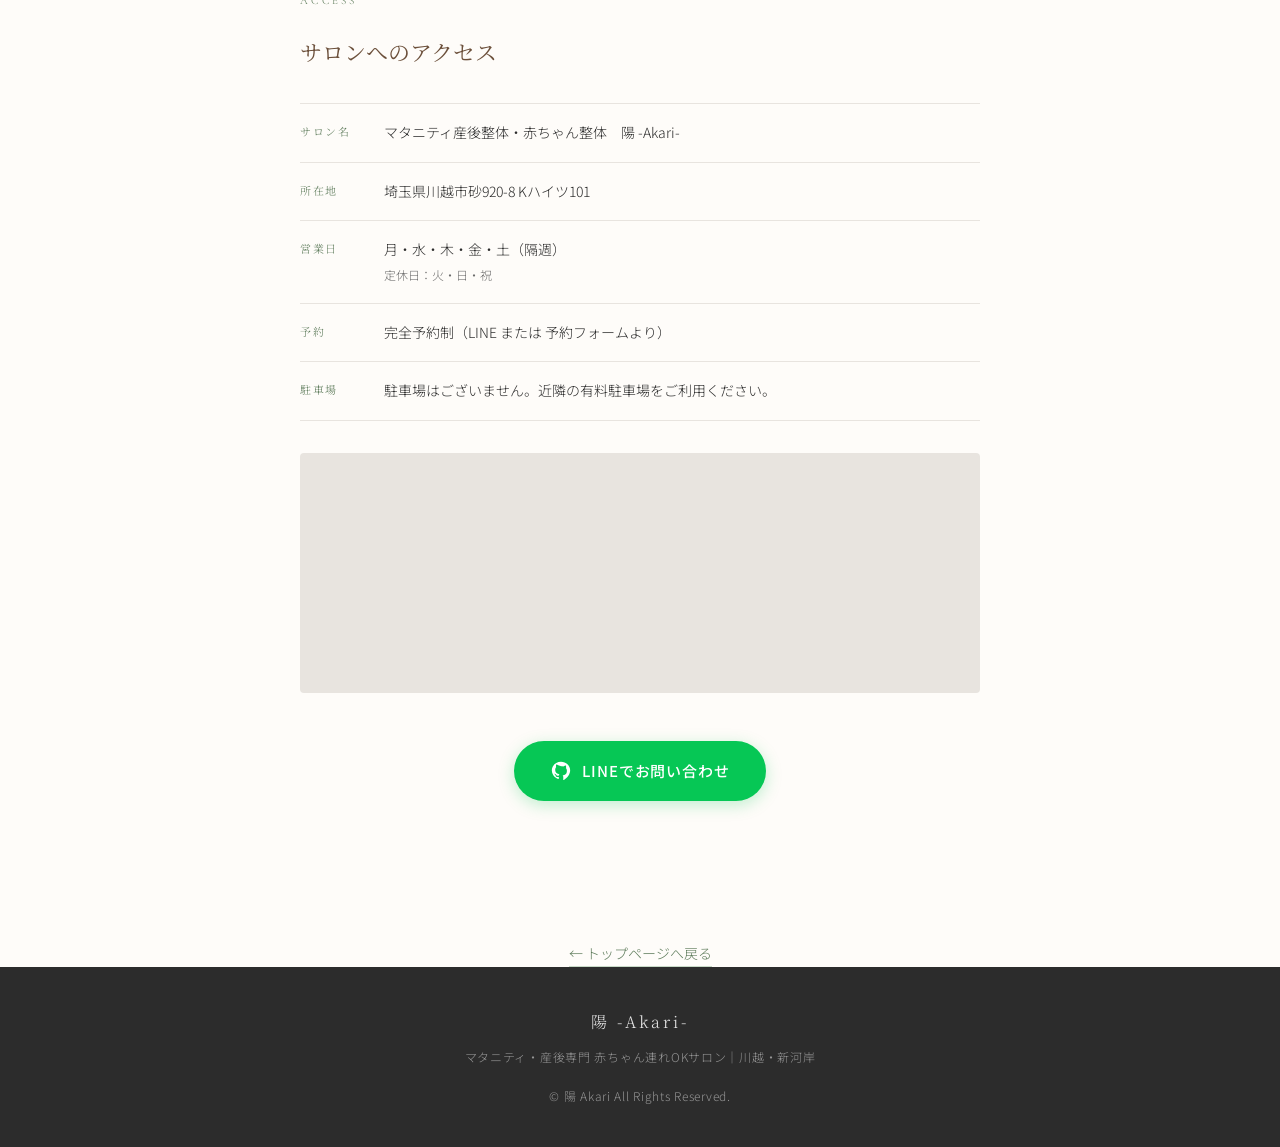
==== commit f8df330e: "Remove redundant "quick strong stimulation" item from not-a-fit list Co-Authored-By: Claude Opus 4.8" ====
--- a/hajimete.html
+++ b/hajimete.html
@@ -865,7 +865,6 @@
         <ul>
           <li>安価なもみほぐしをご希望の方</li>
           <li>一度だけの施術をご希望の方</li>
-          <li>その場しのぎで、強い刺激を求めている方</li>
           <li>ボキボキと大きな音を鳴らす矯正がご希望の方</li>
           <li>会話をせず、施術だけを受けたい方</li>
         </ul>
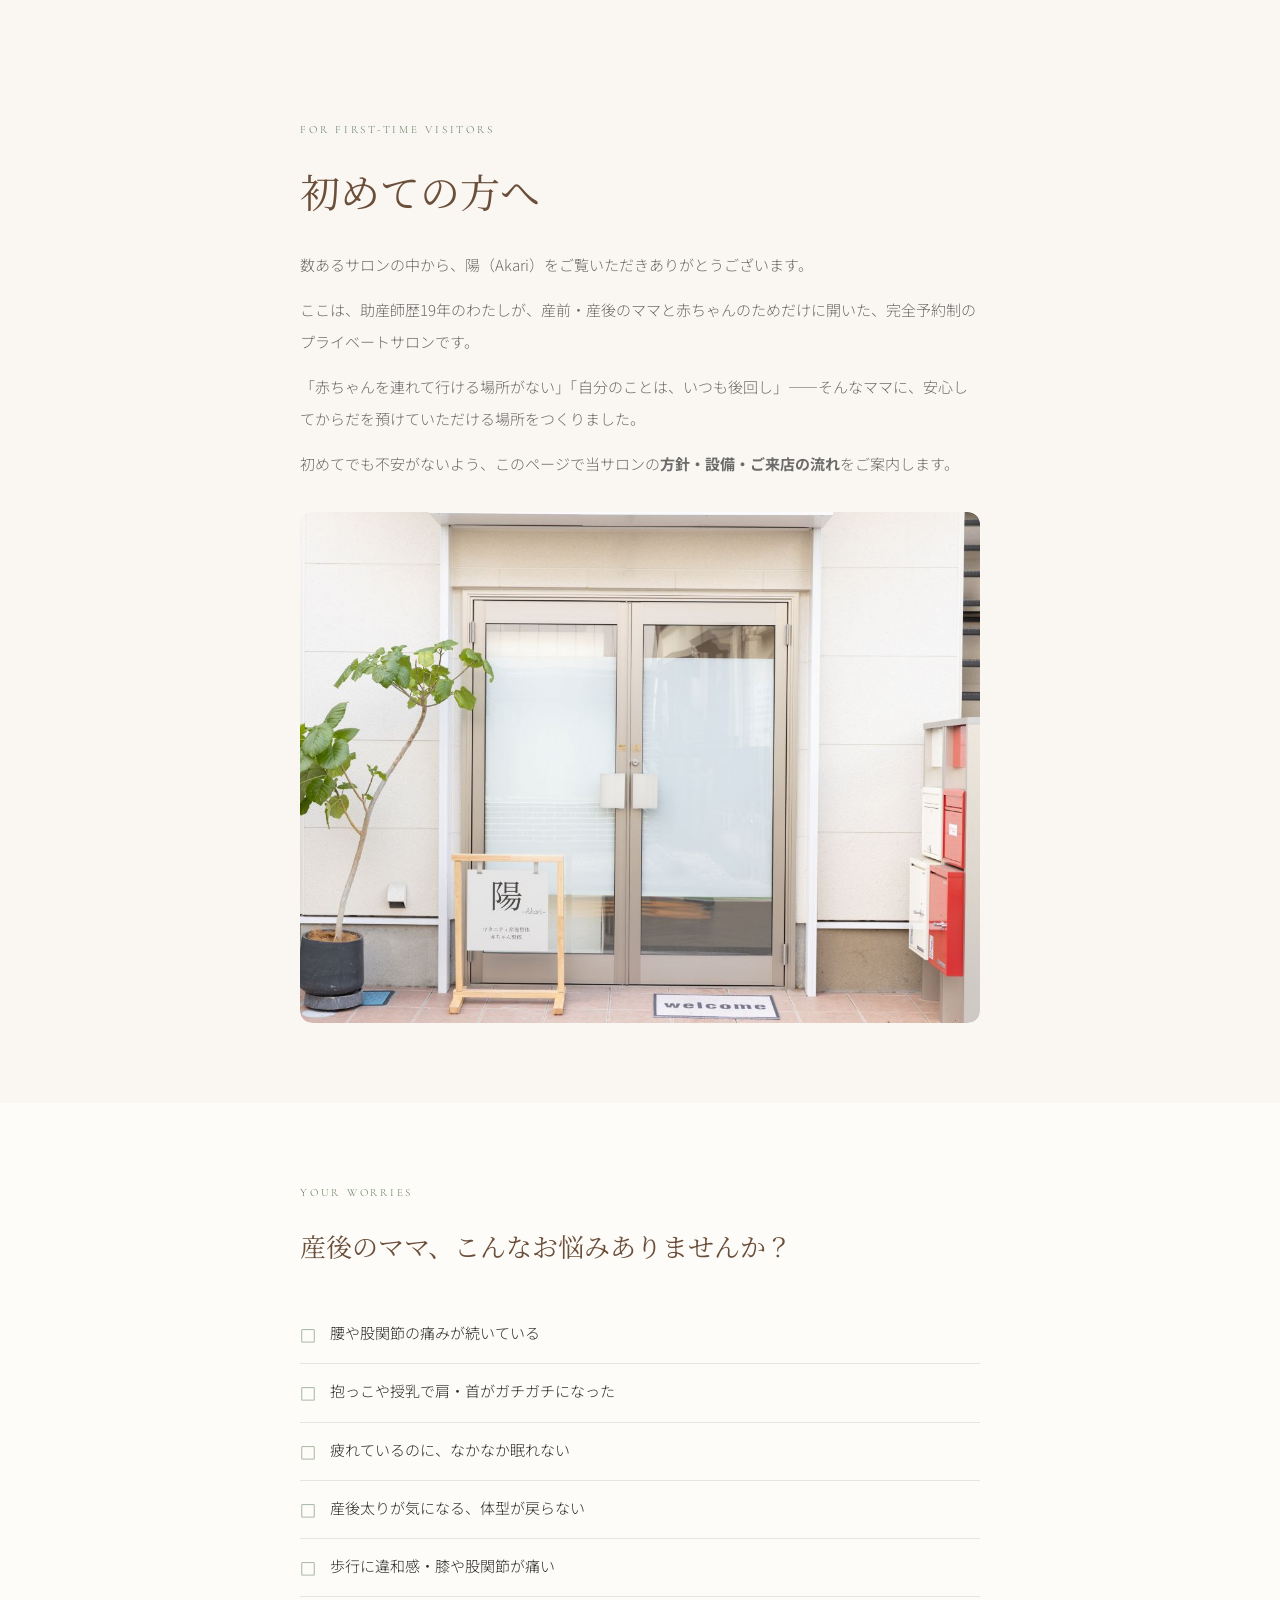
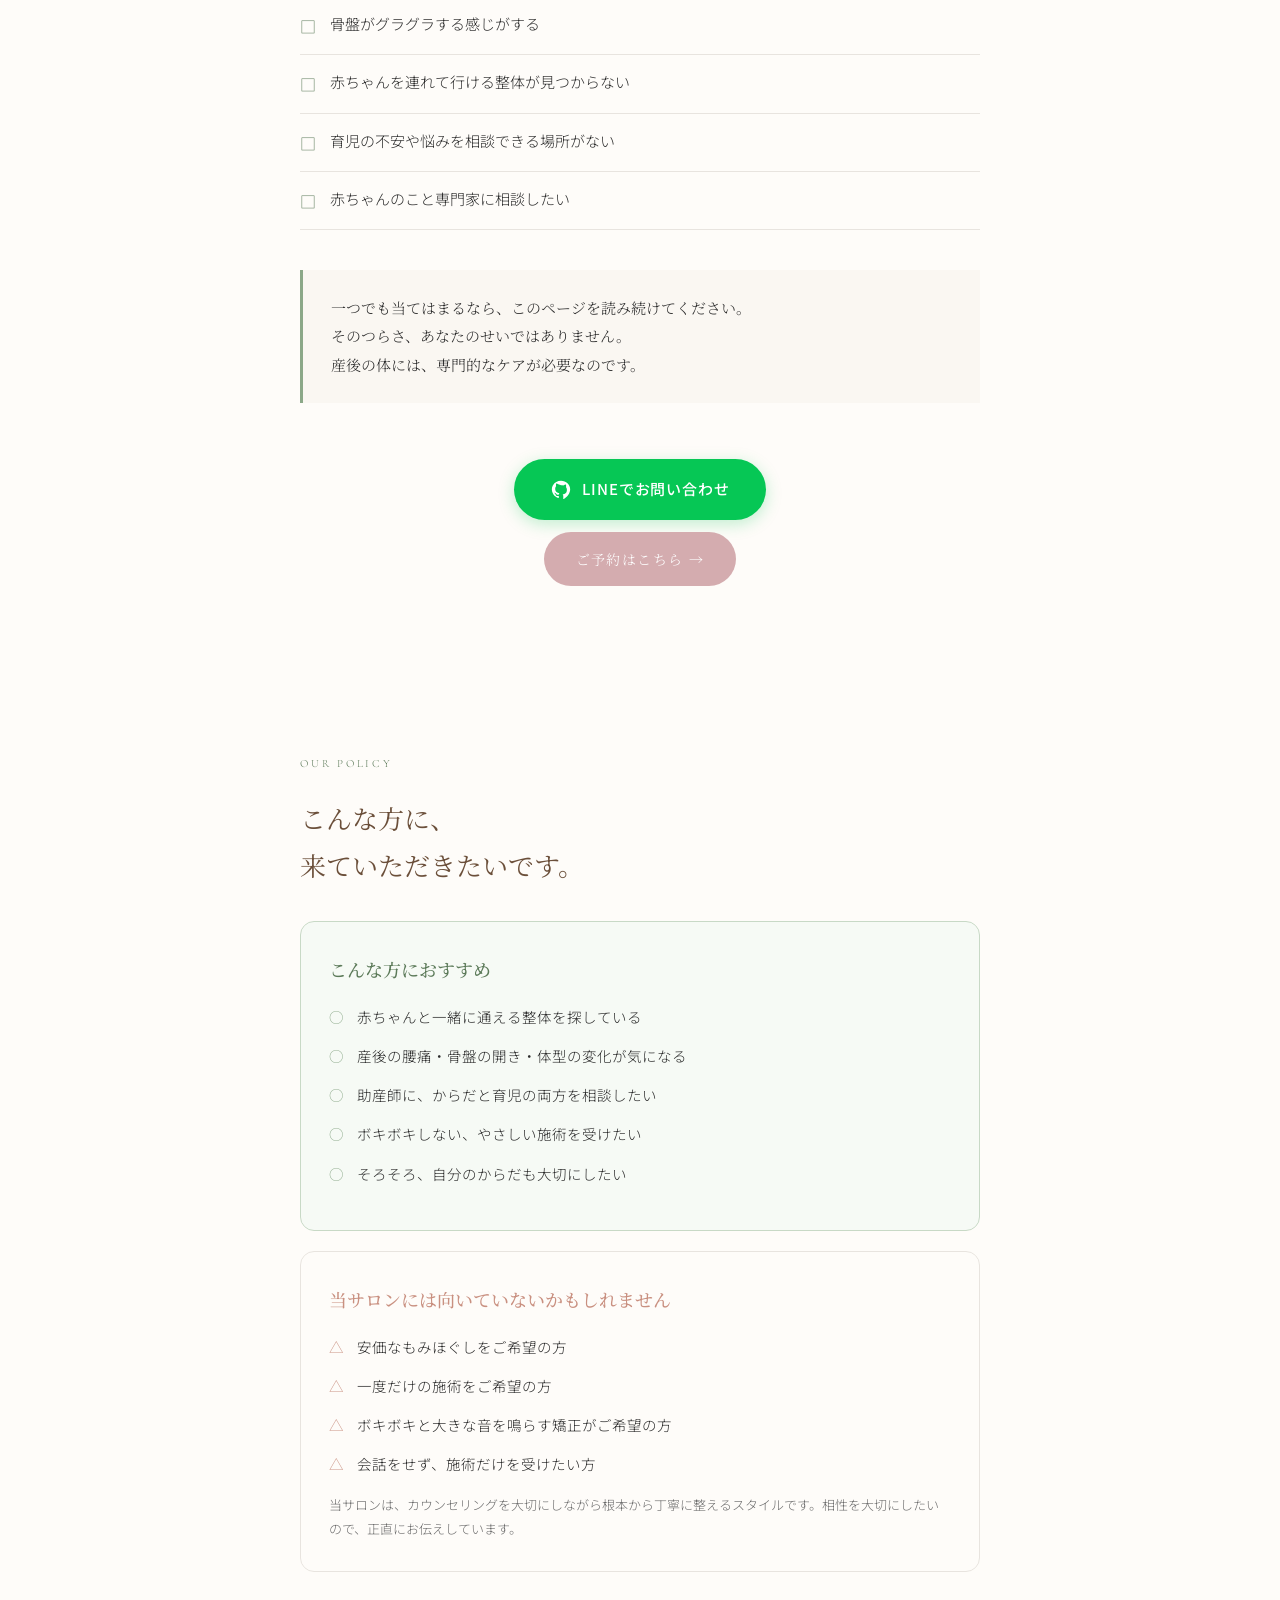
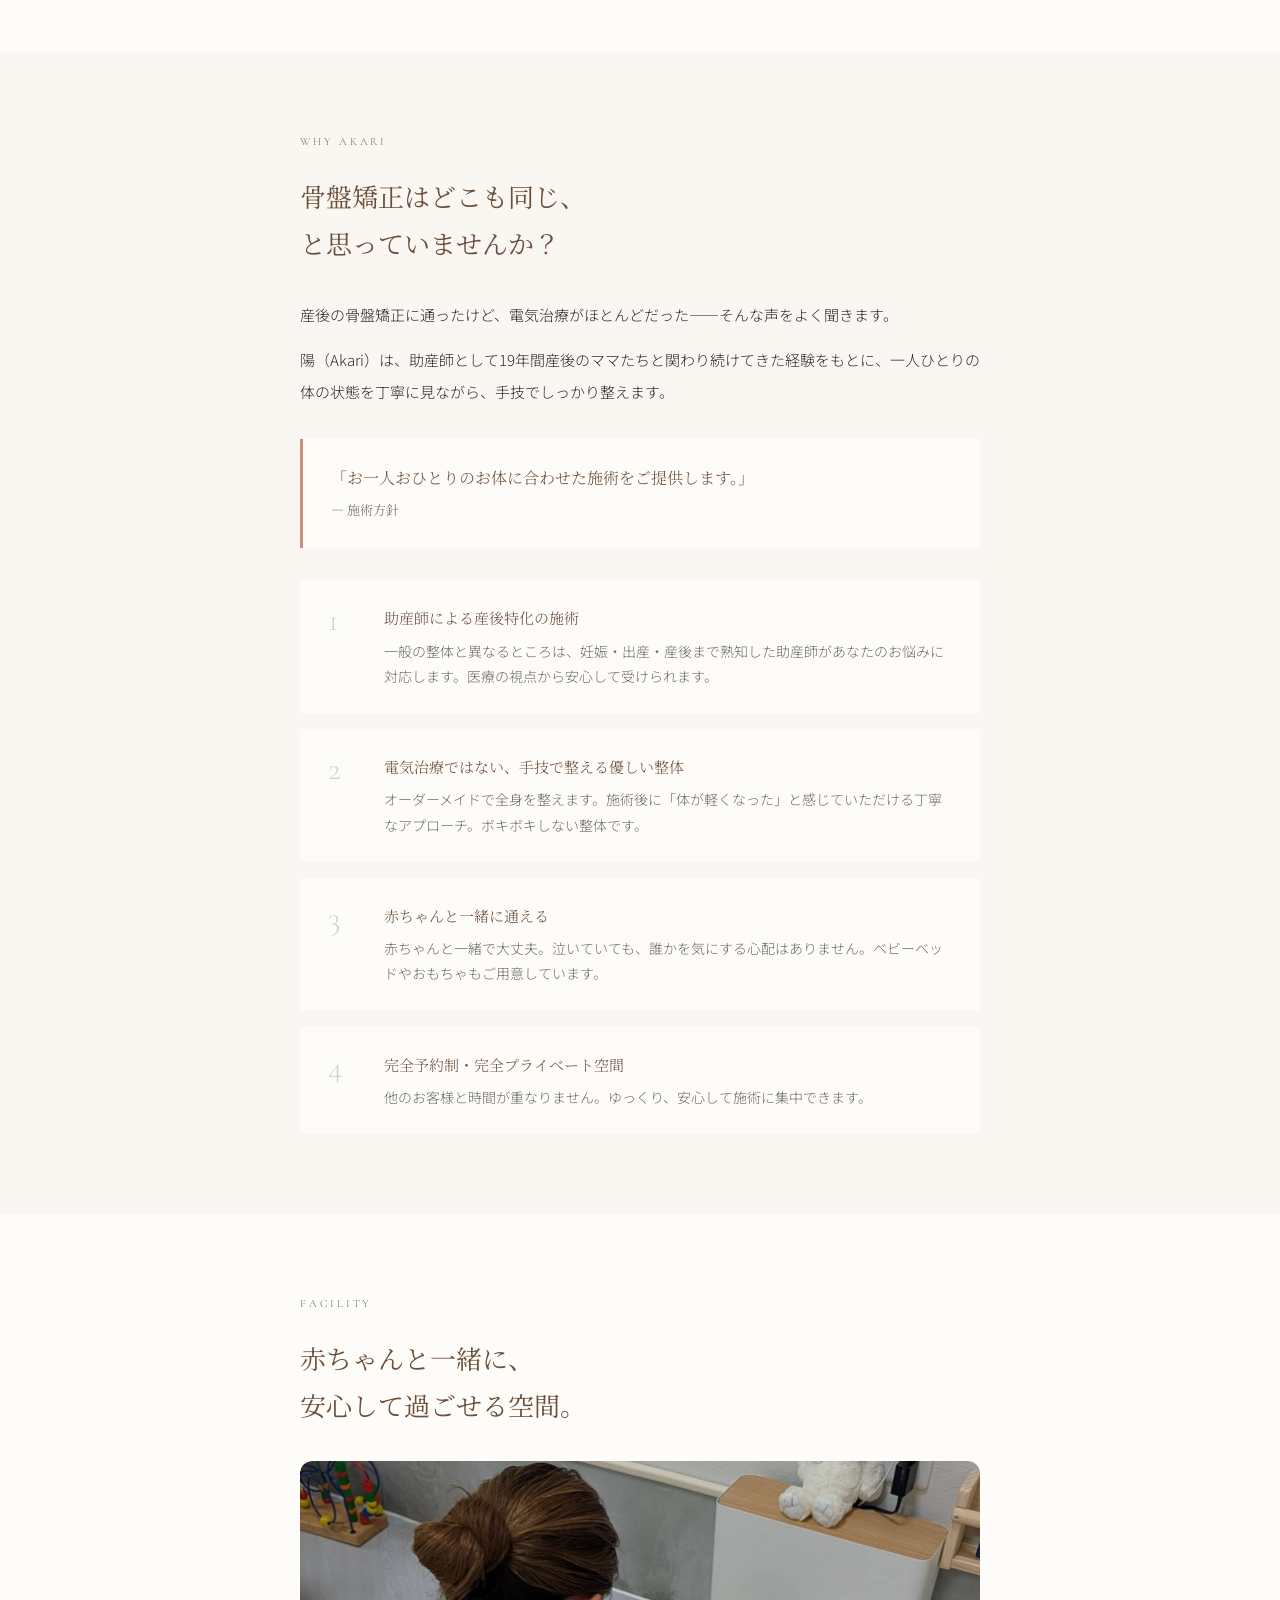
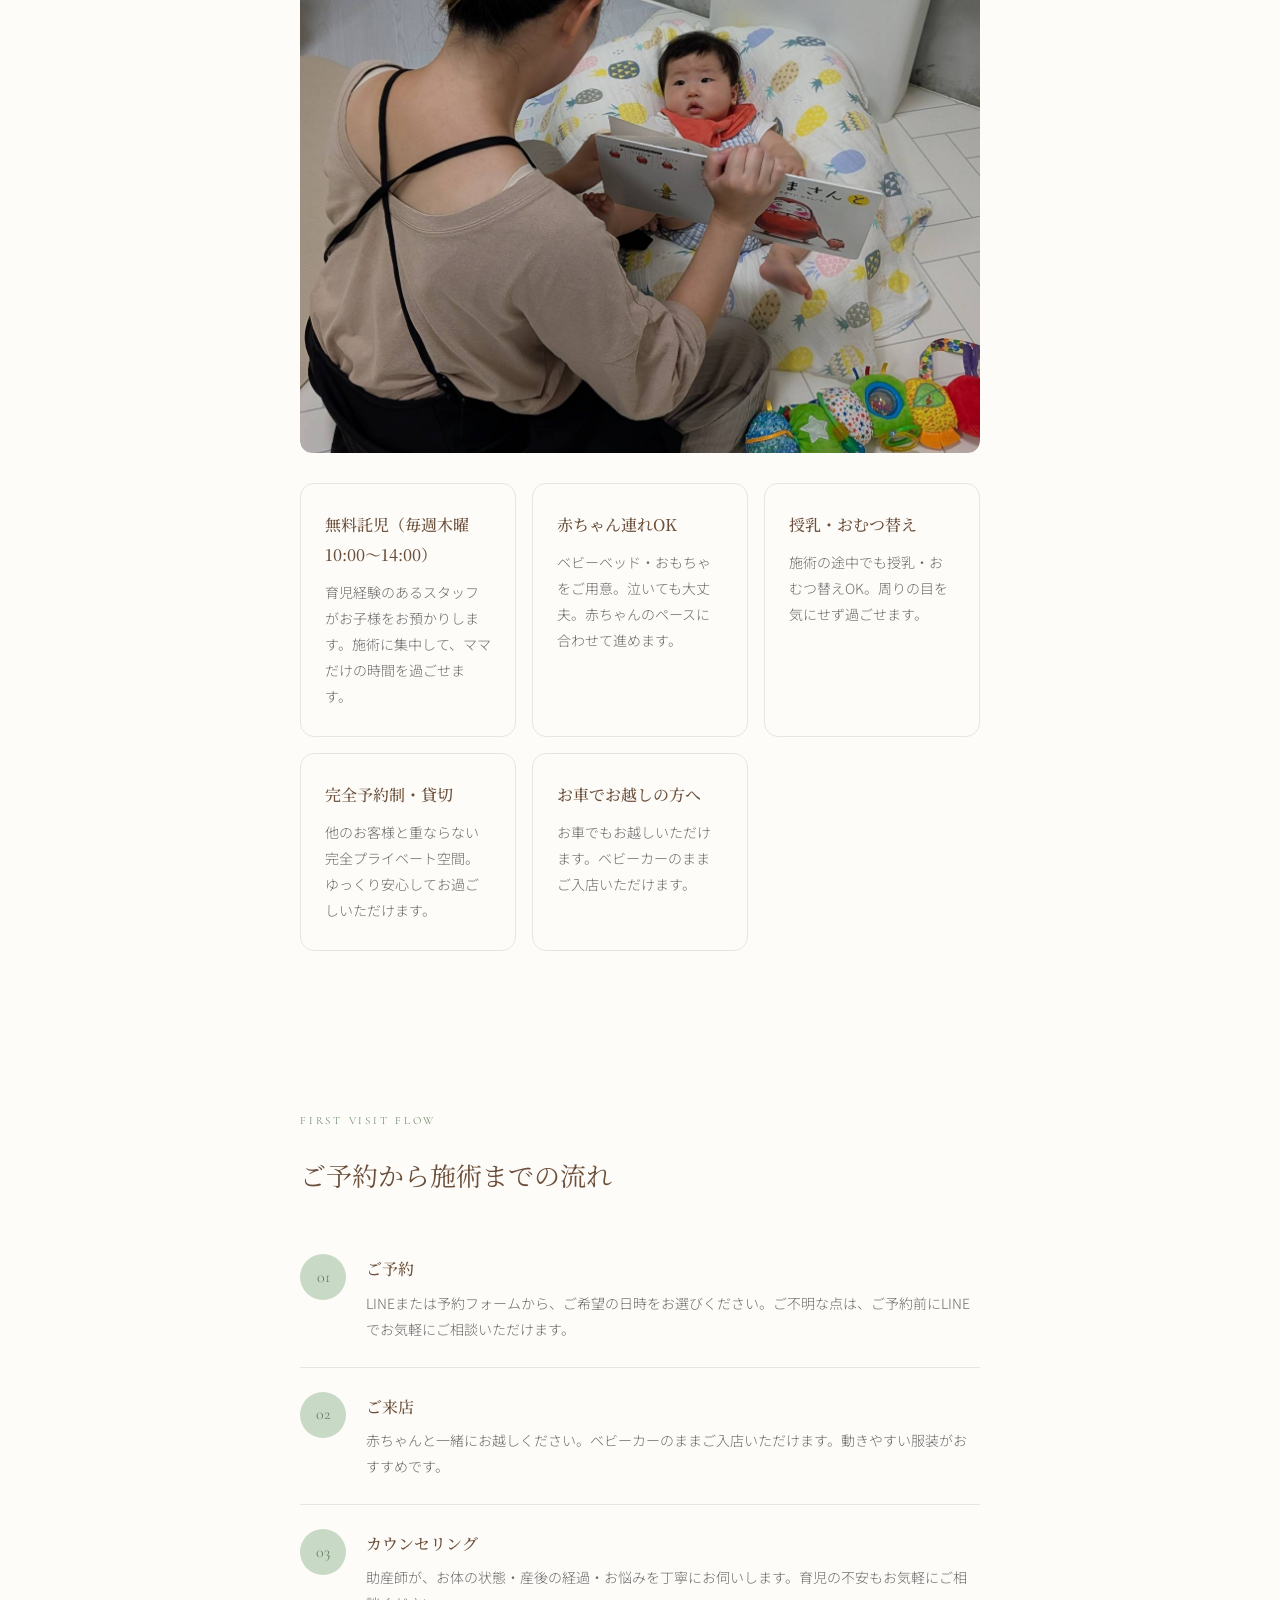
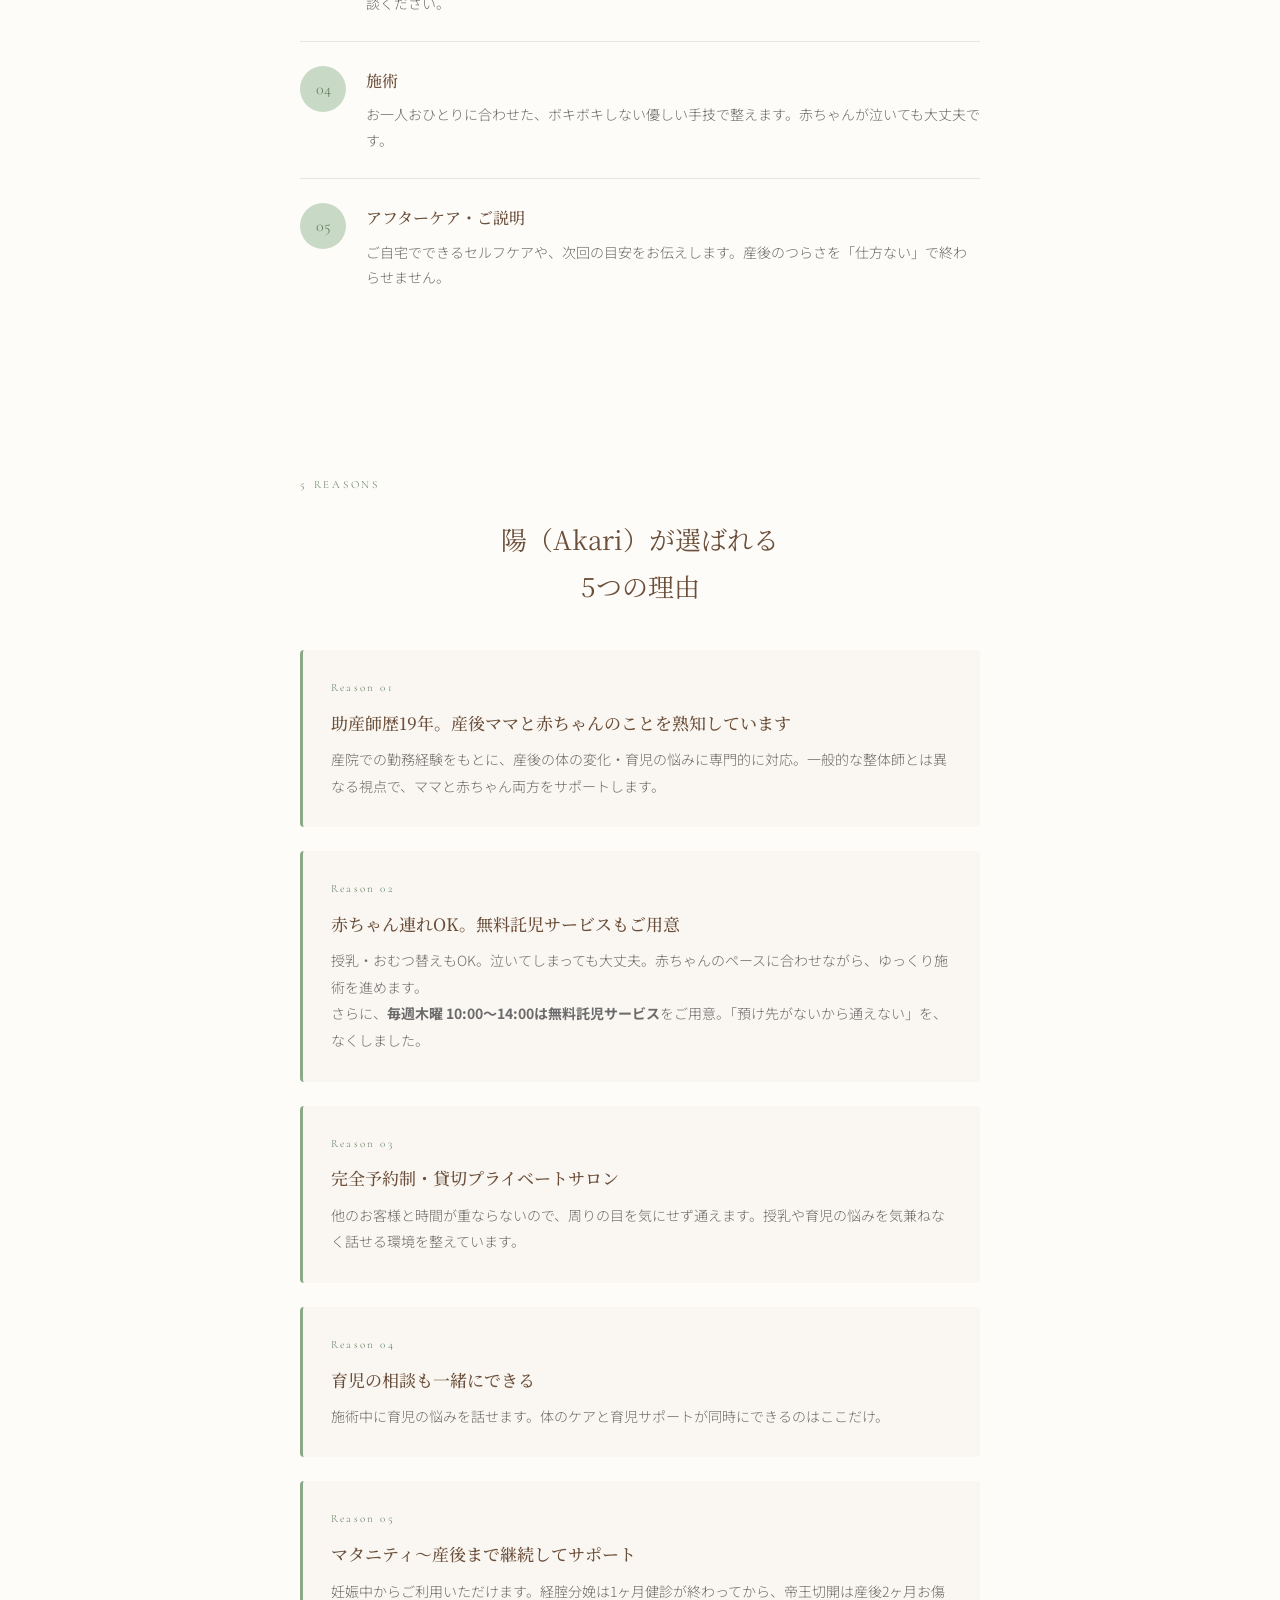
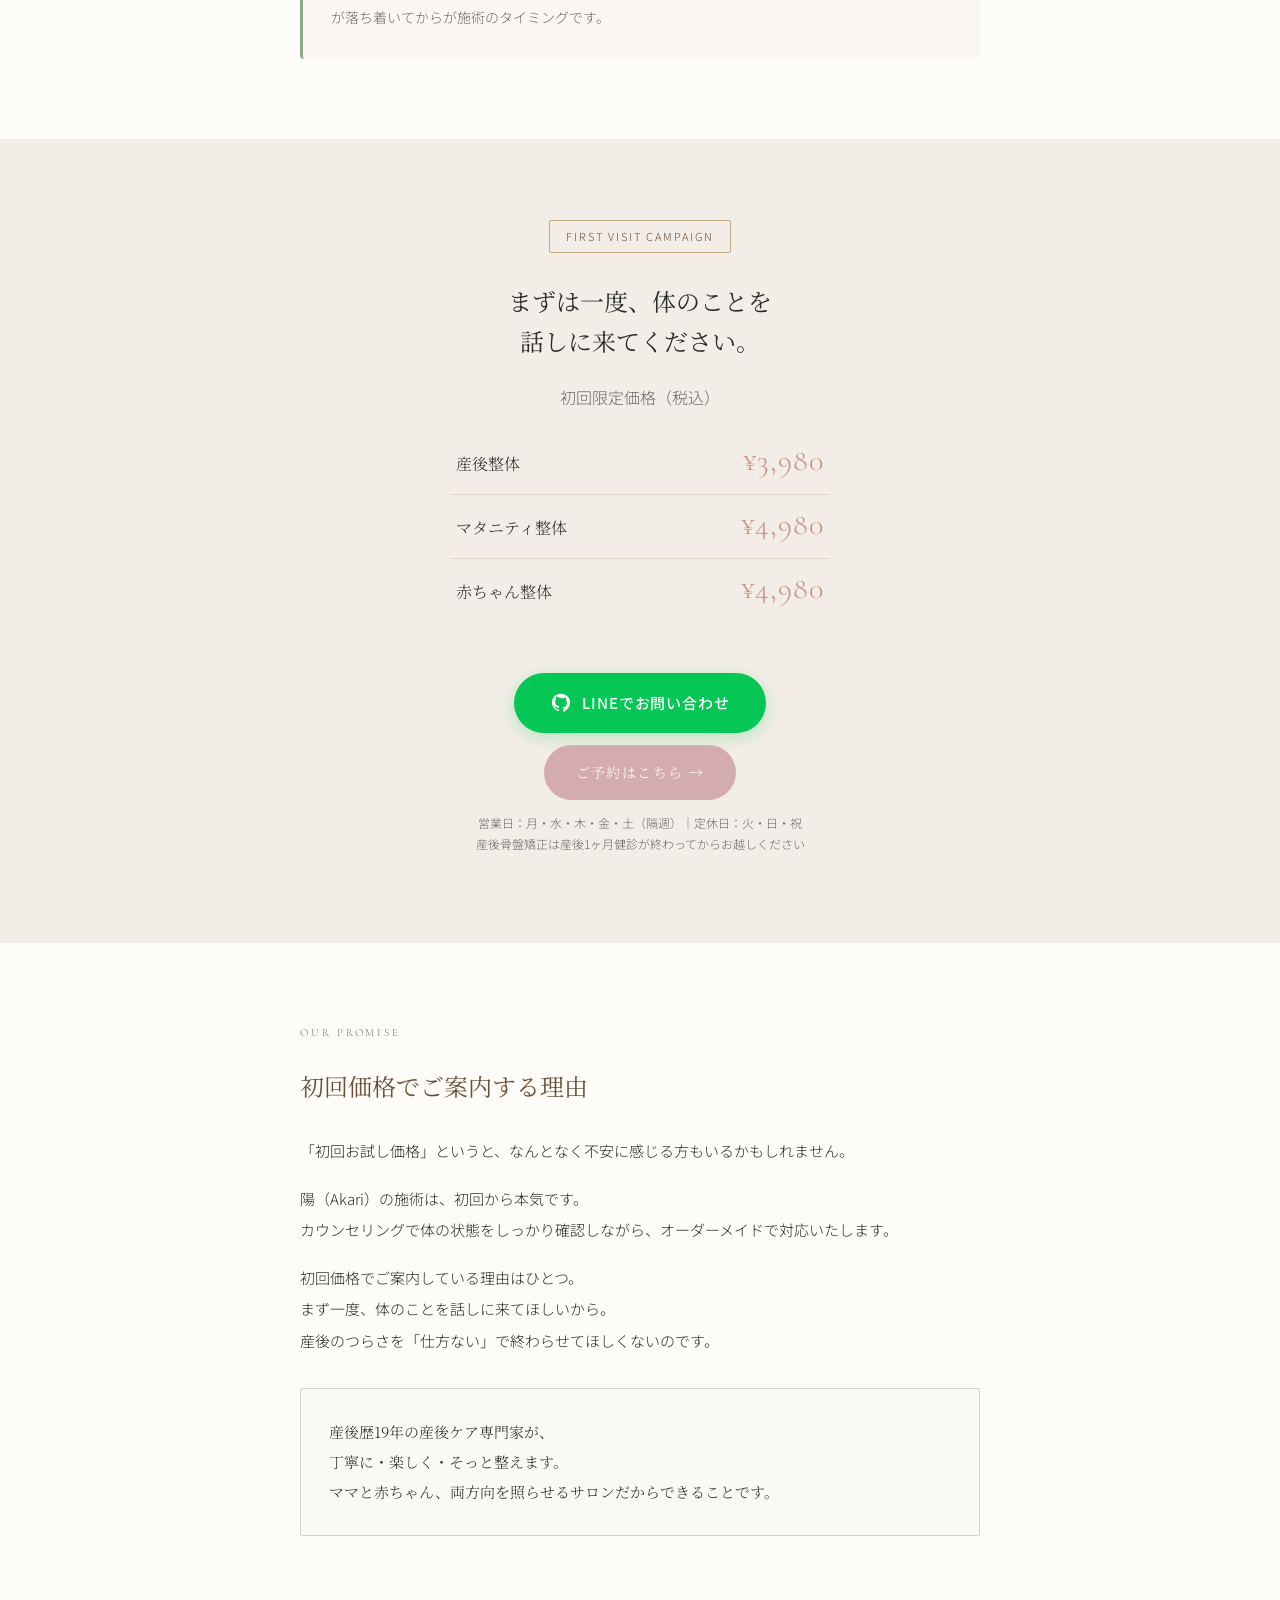
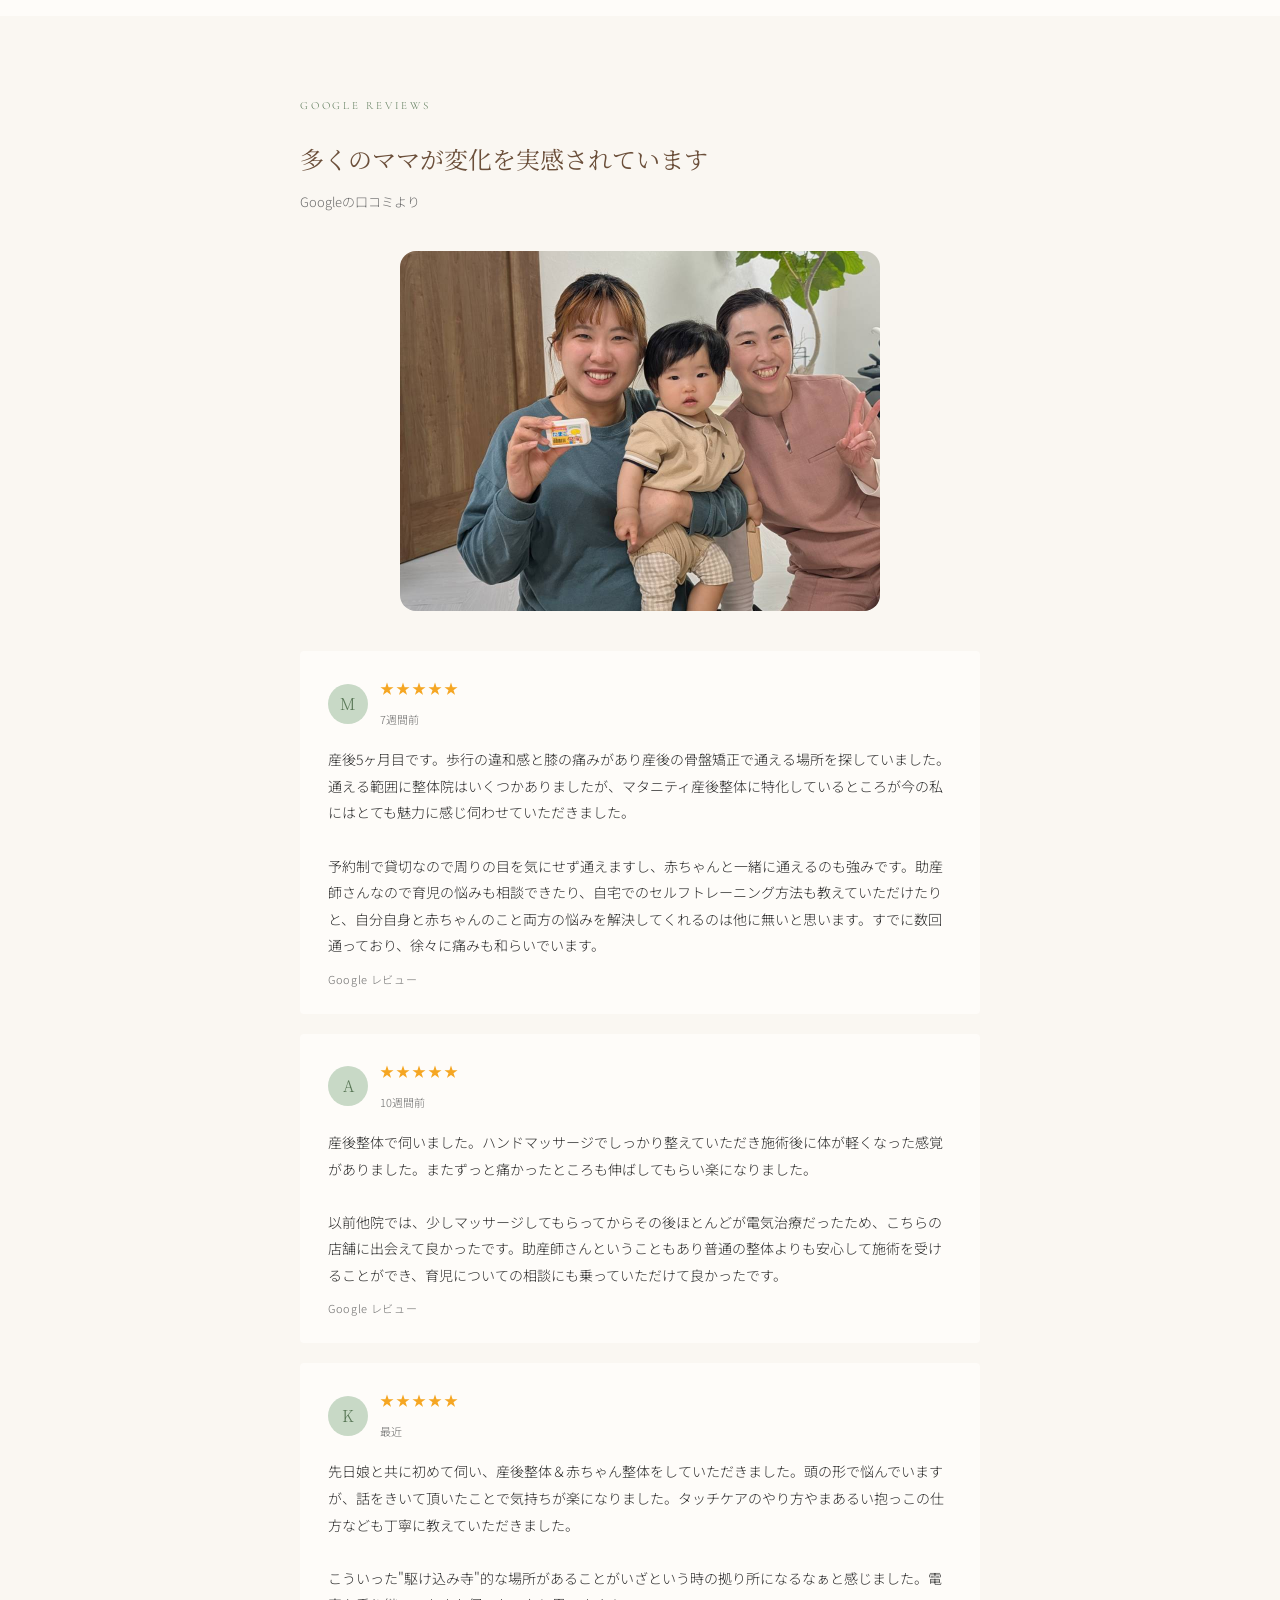
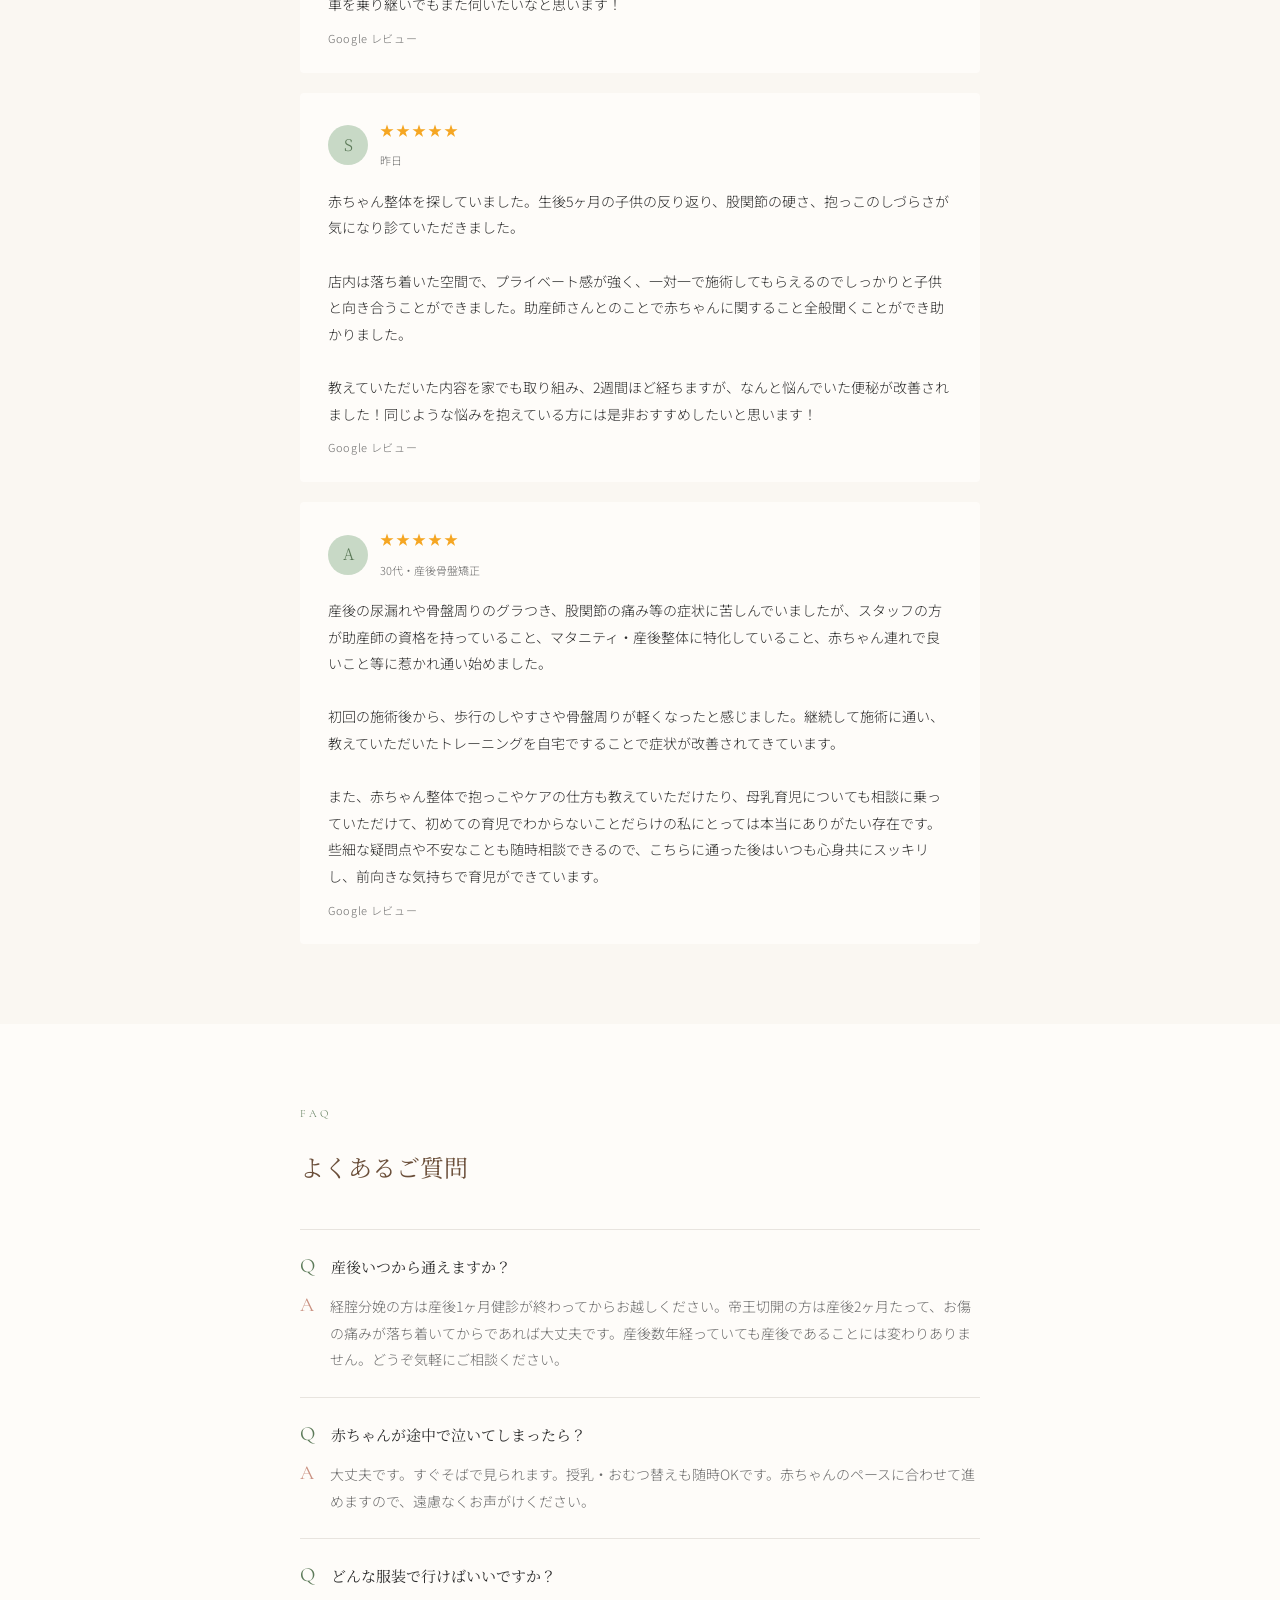
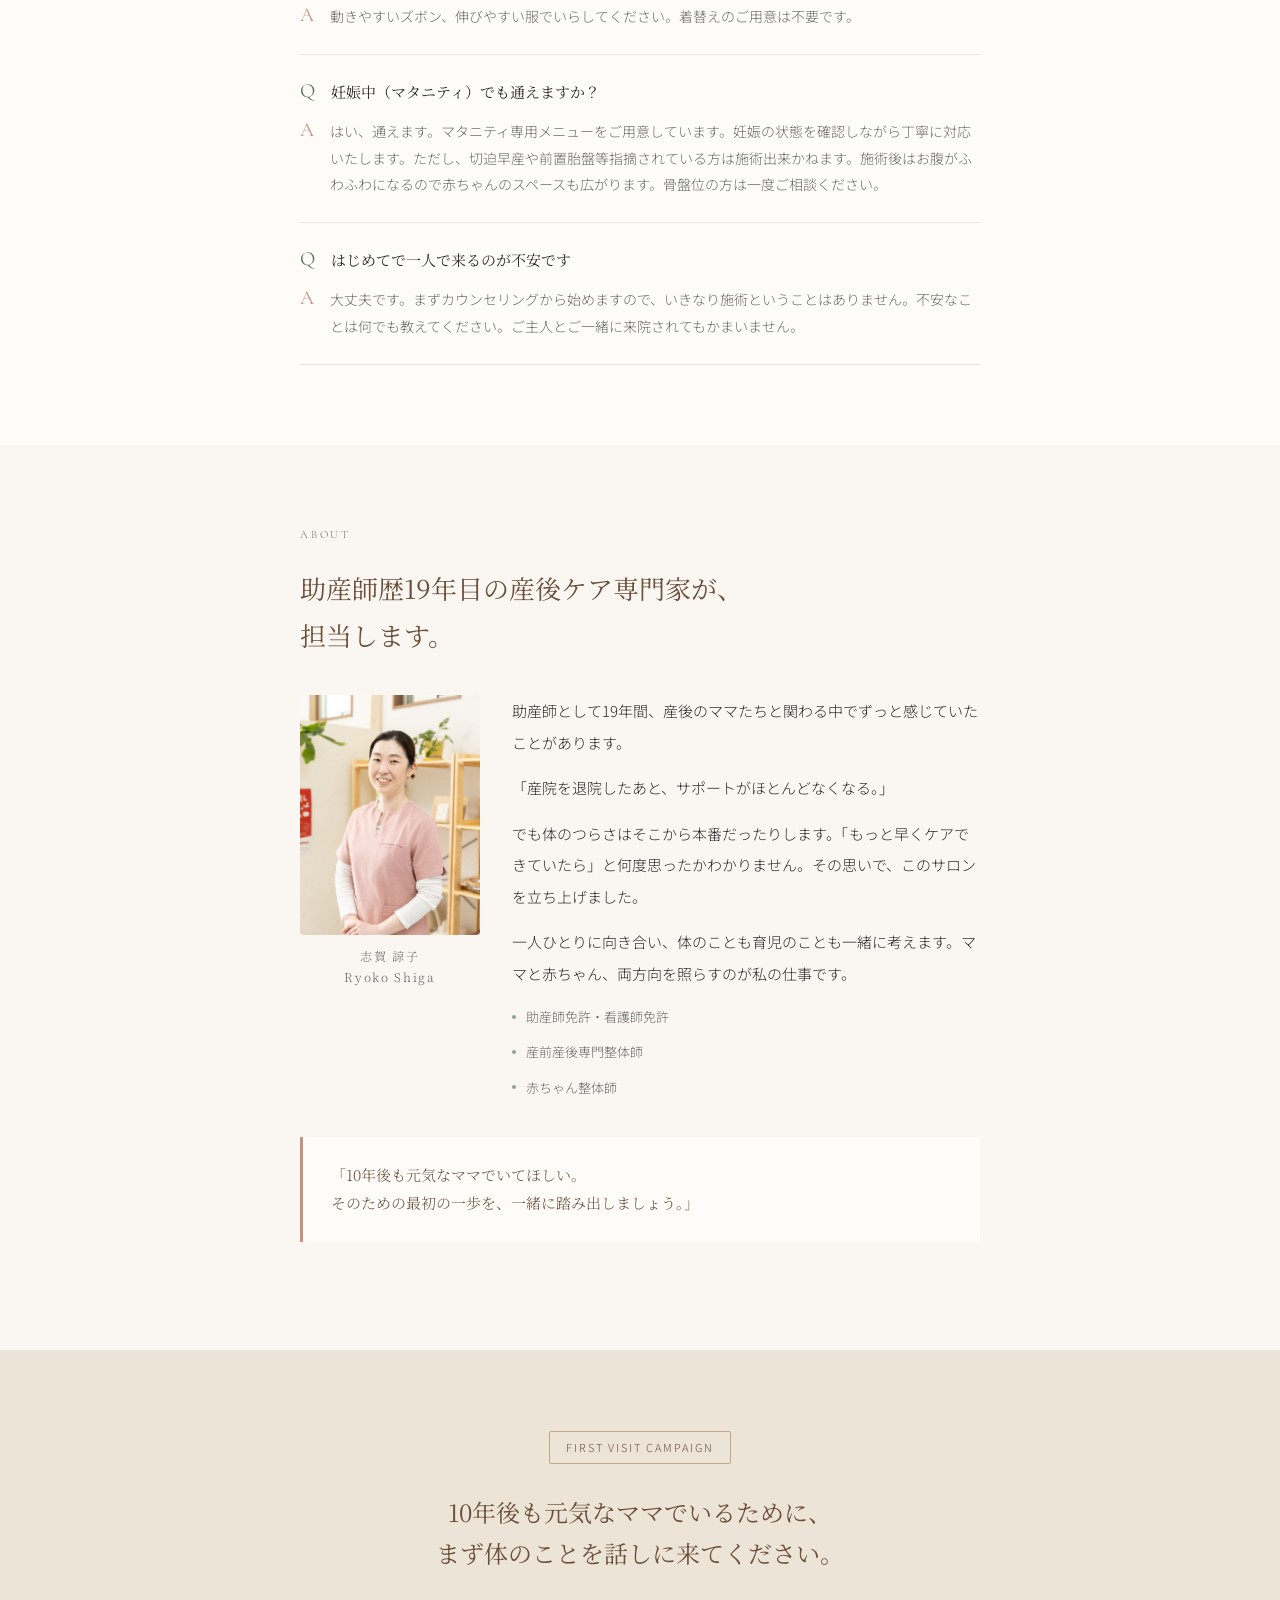
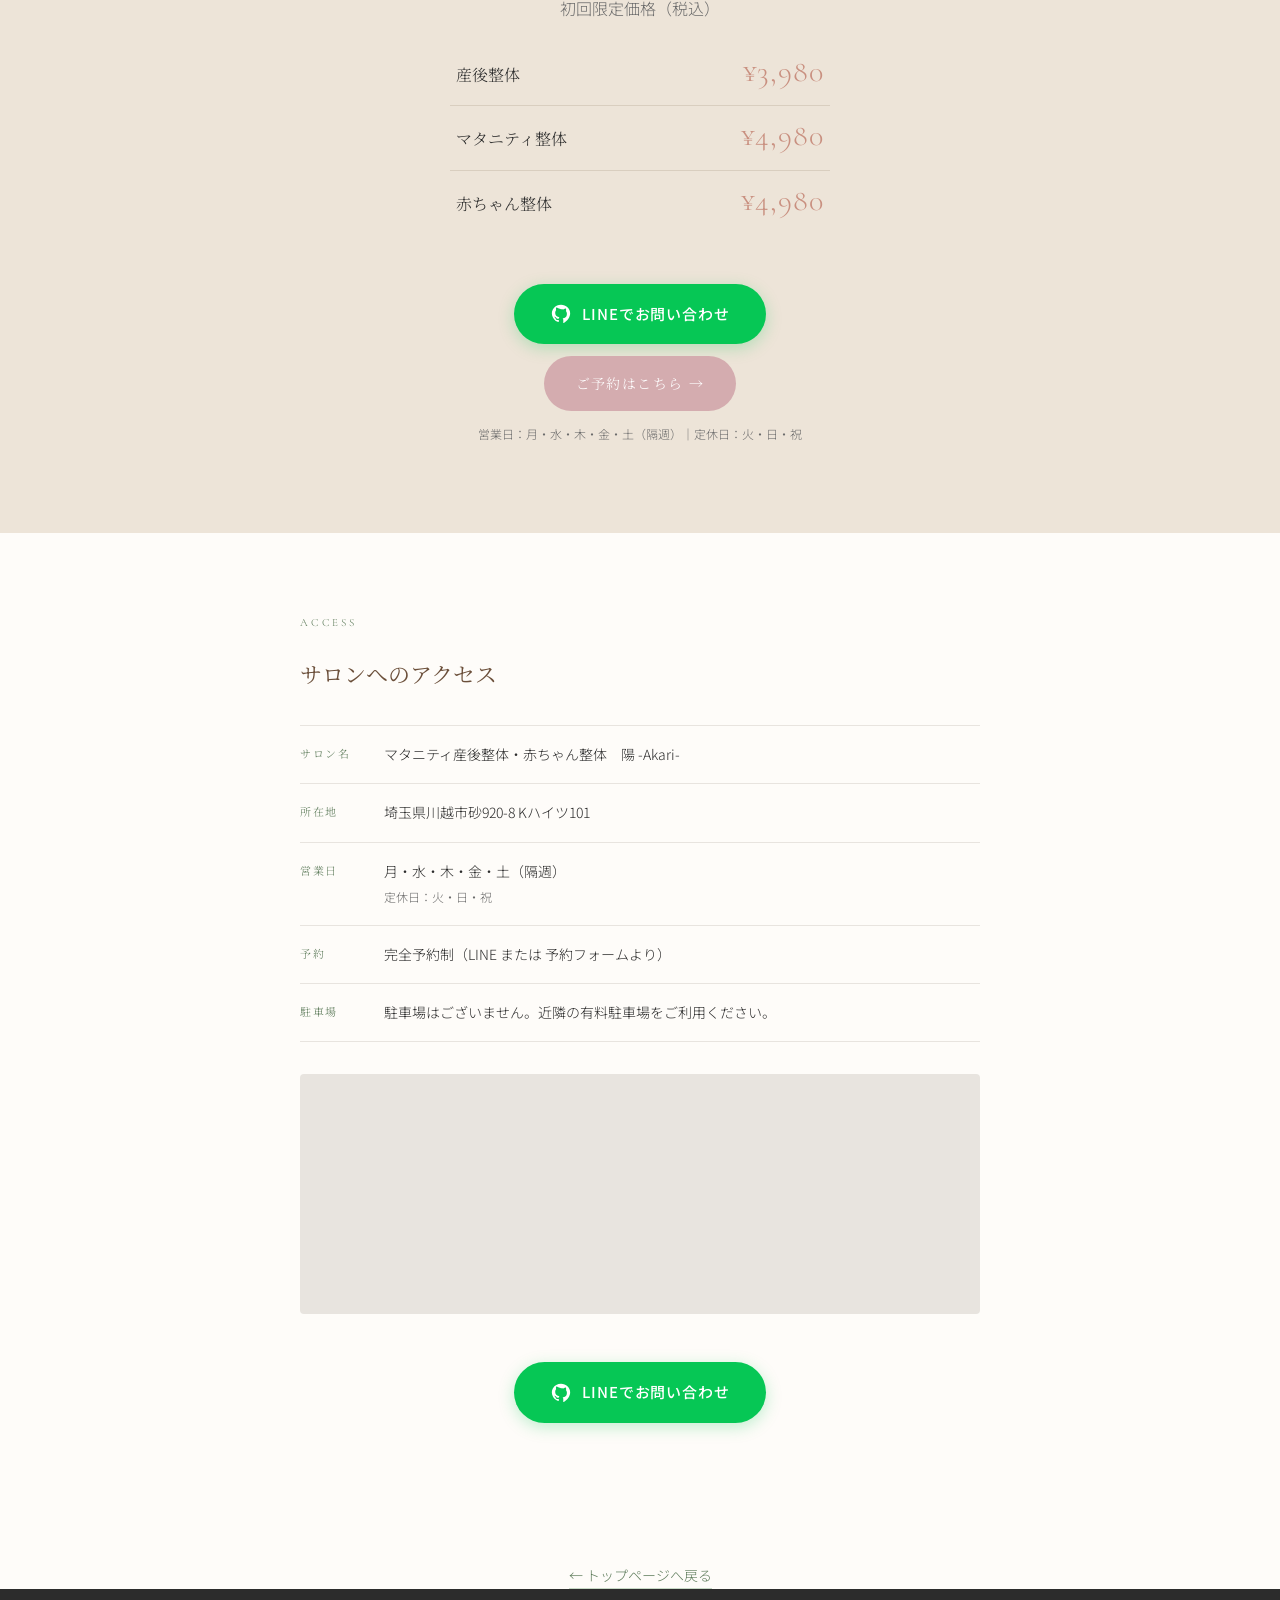
==== commit ce65aabe: "Add childcare space photo under facilities heading Co-Authored-By: Claude Opus 4.8 <noreply@anthropi" ====
--- a/hajimete.html
+++ b/hajimete.html
@@ -925,6 +925,9 @@
   <div class="inner reveal">
     <span class="section-label">Facility</span>
     <h2 class="difference-catch">赤ちゃんと一緒に、<br>安心して過ごせる空間。</h2>
+    <div style="margin:8px 0 30px; border-radius:12px; overflow:hidden;">
+      <img src="images/kids-space.jpg" alt="無料託児スペースで、スタッフが赤ちゃんに絵本を読む様子" style="width:100%; height:auto; display:block; border-radius:12px;">
+    </div>
     <div class="facility-grid">
       <div class="facility-item">
         <h3>無料託児（毎週木曜 10:00〜14:00）</h3>
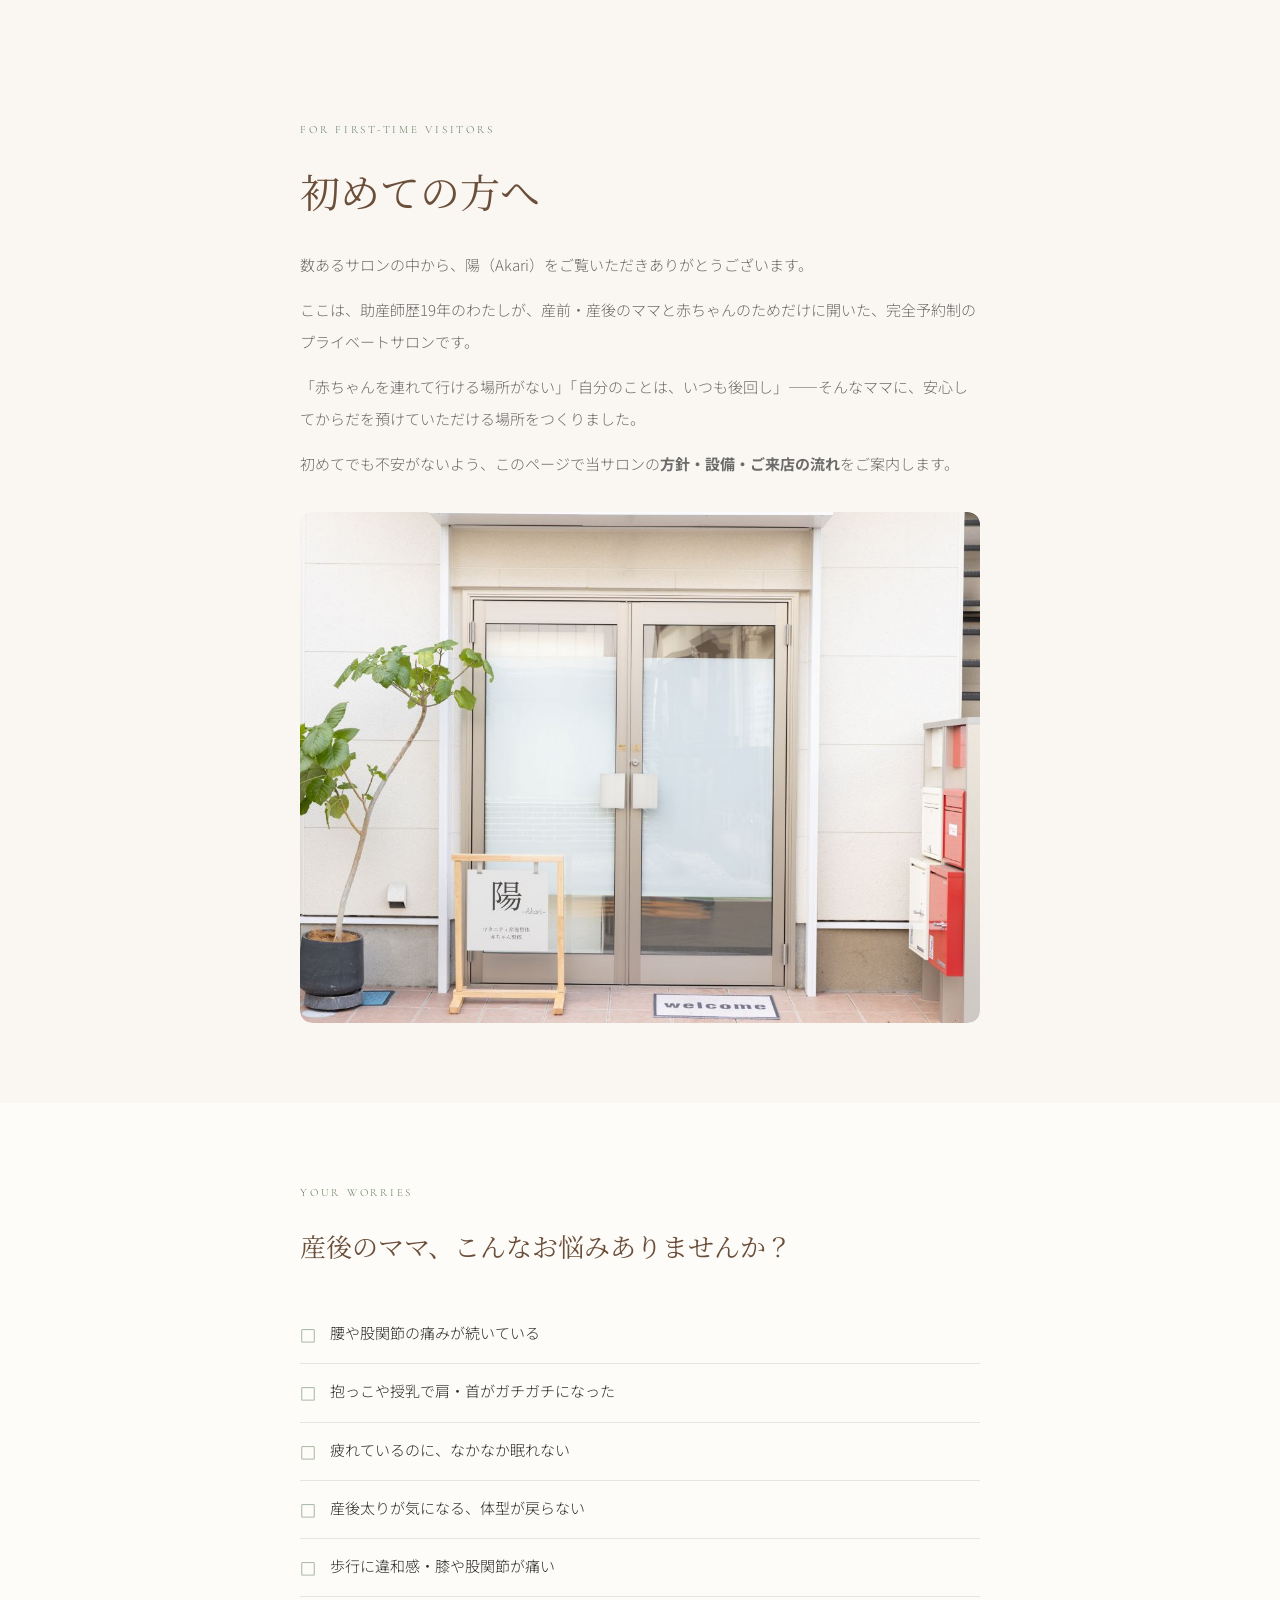
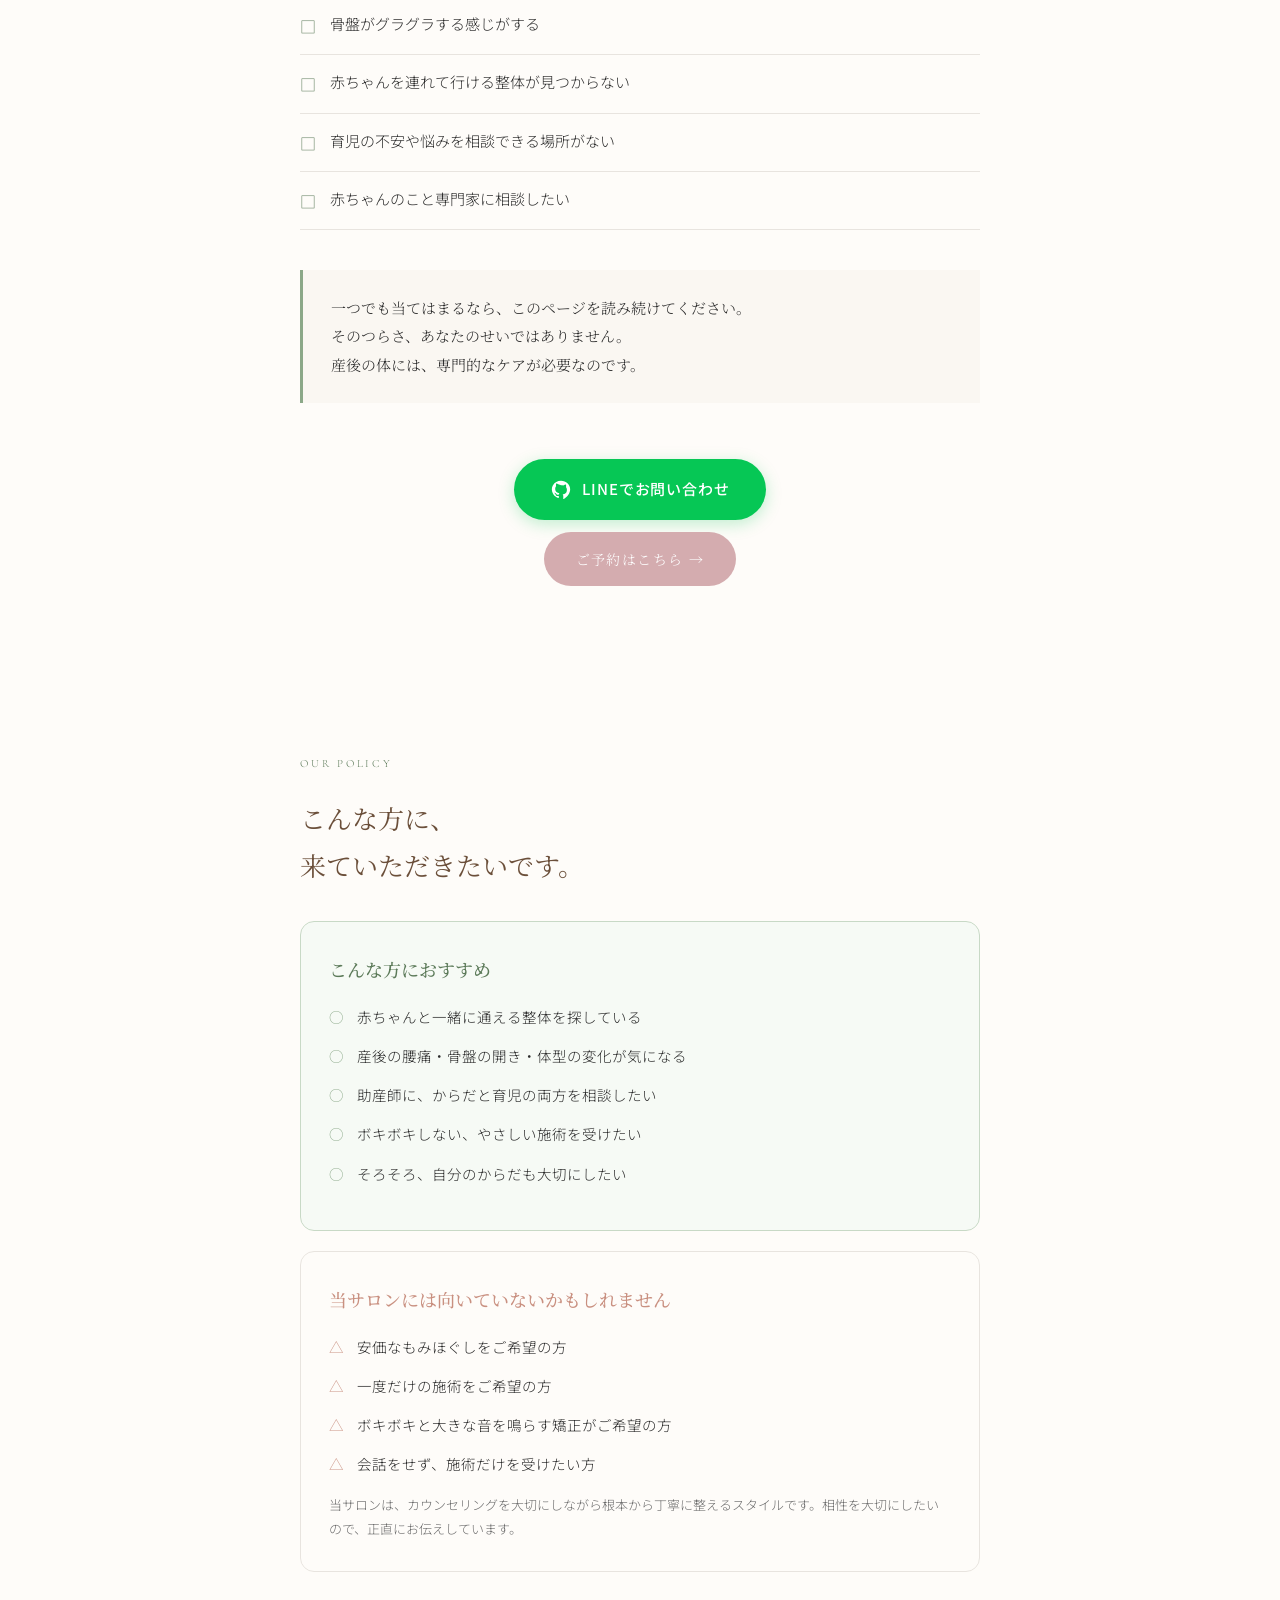
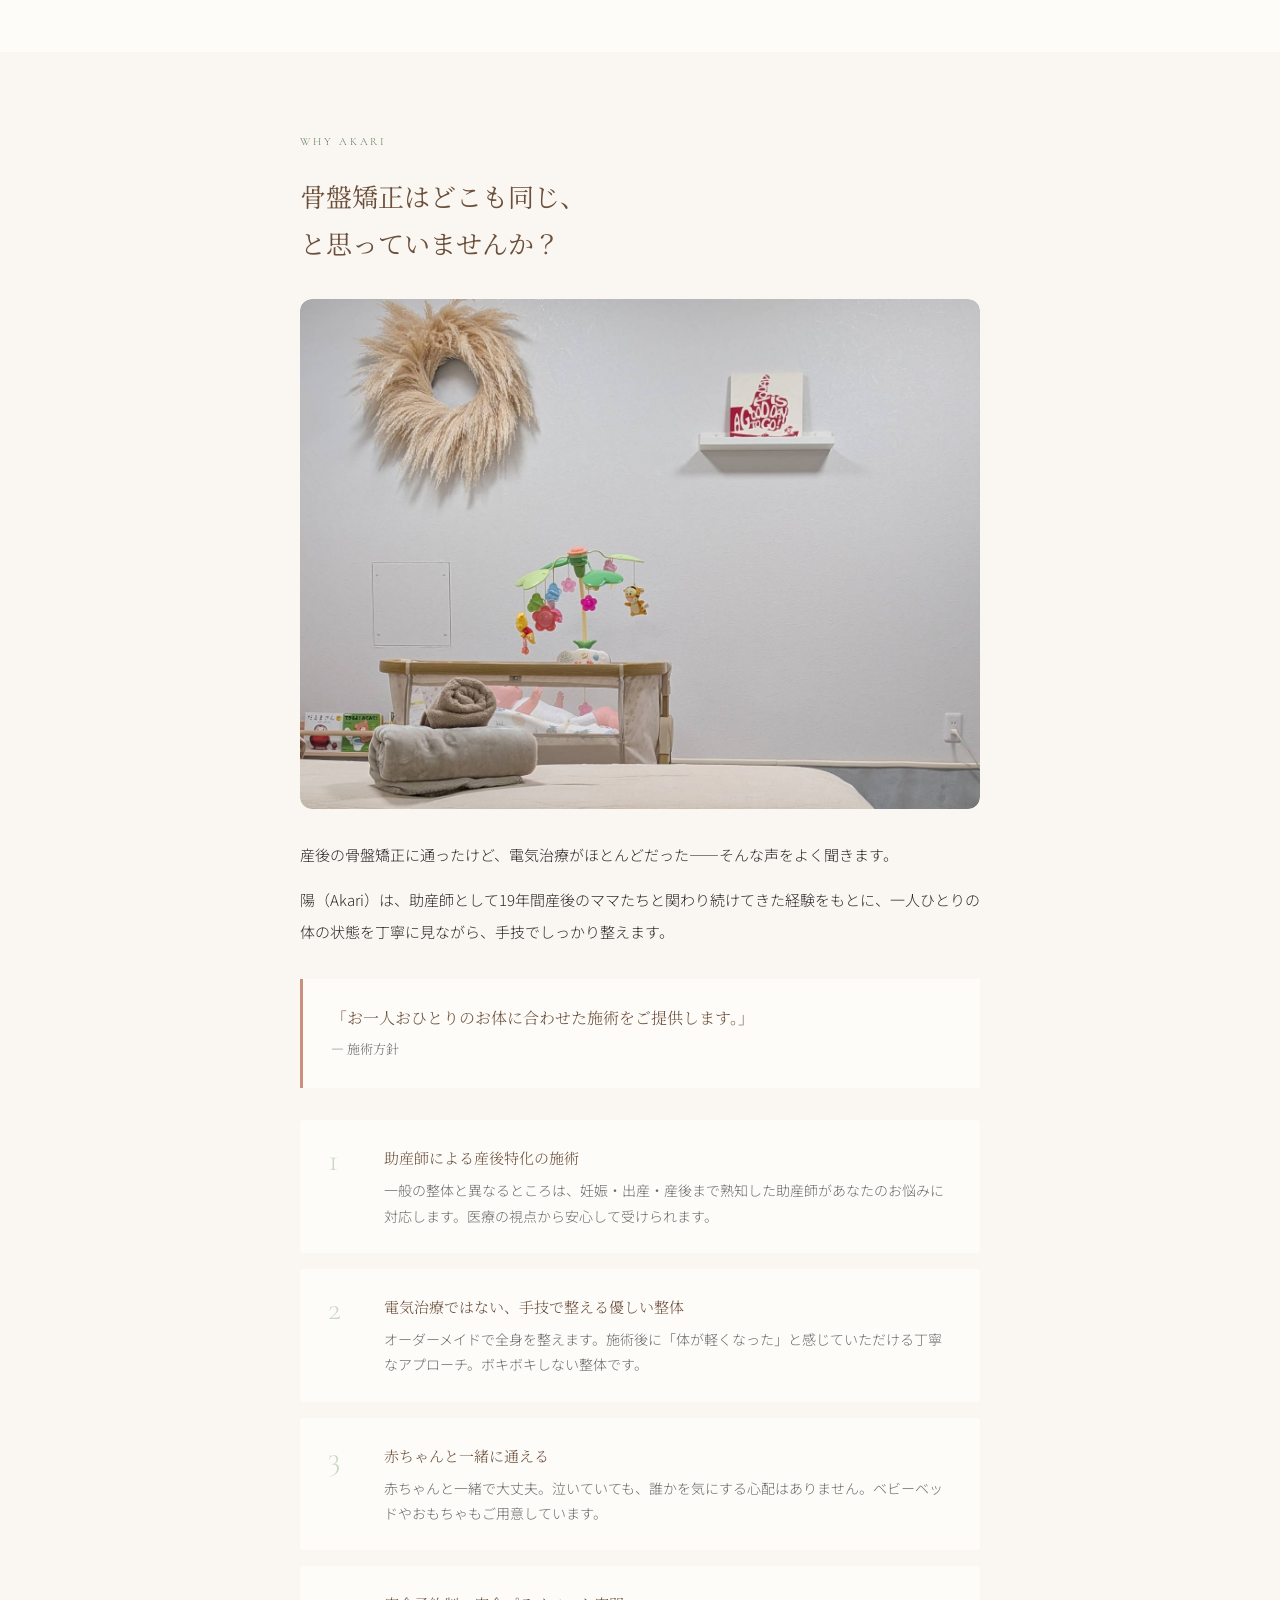
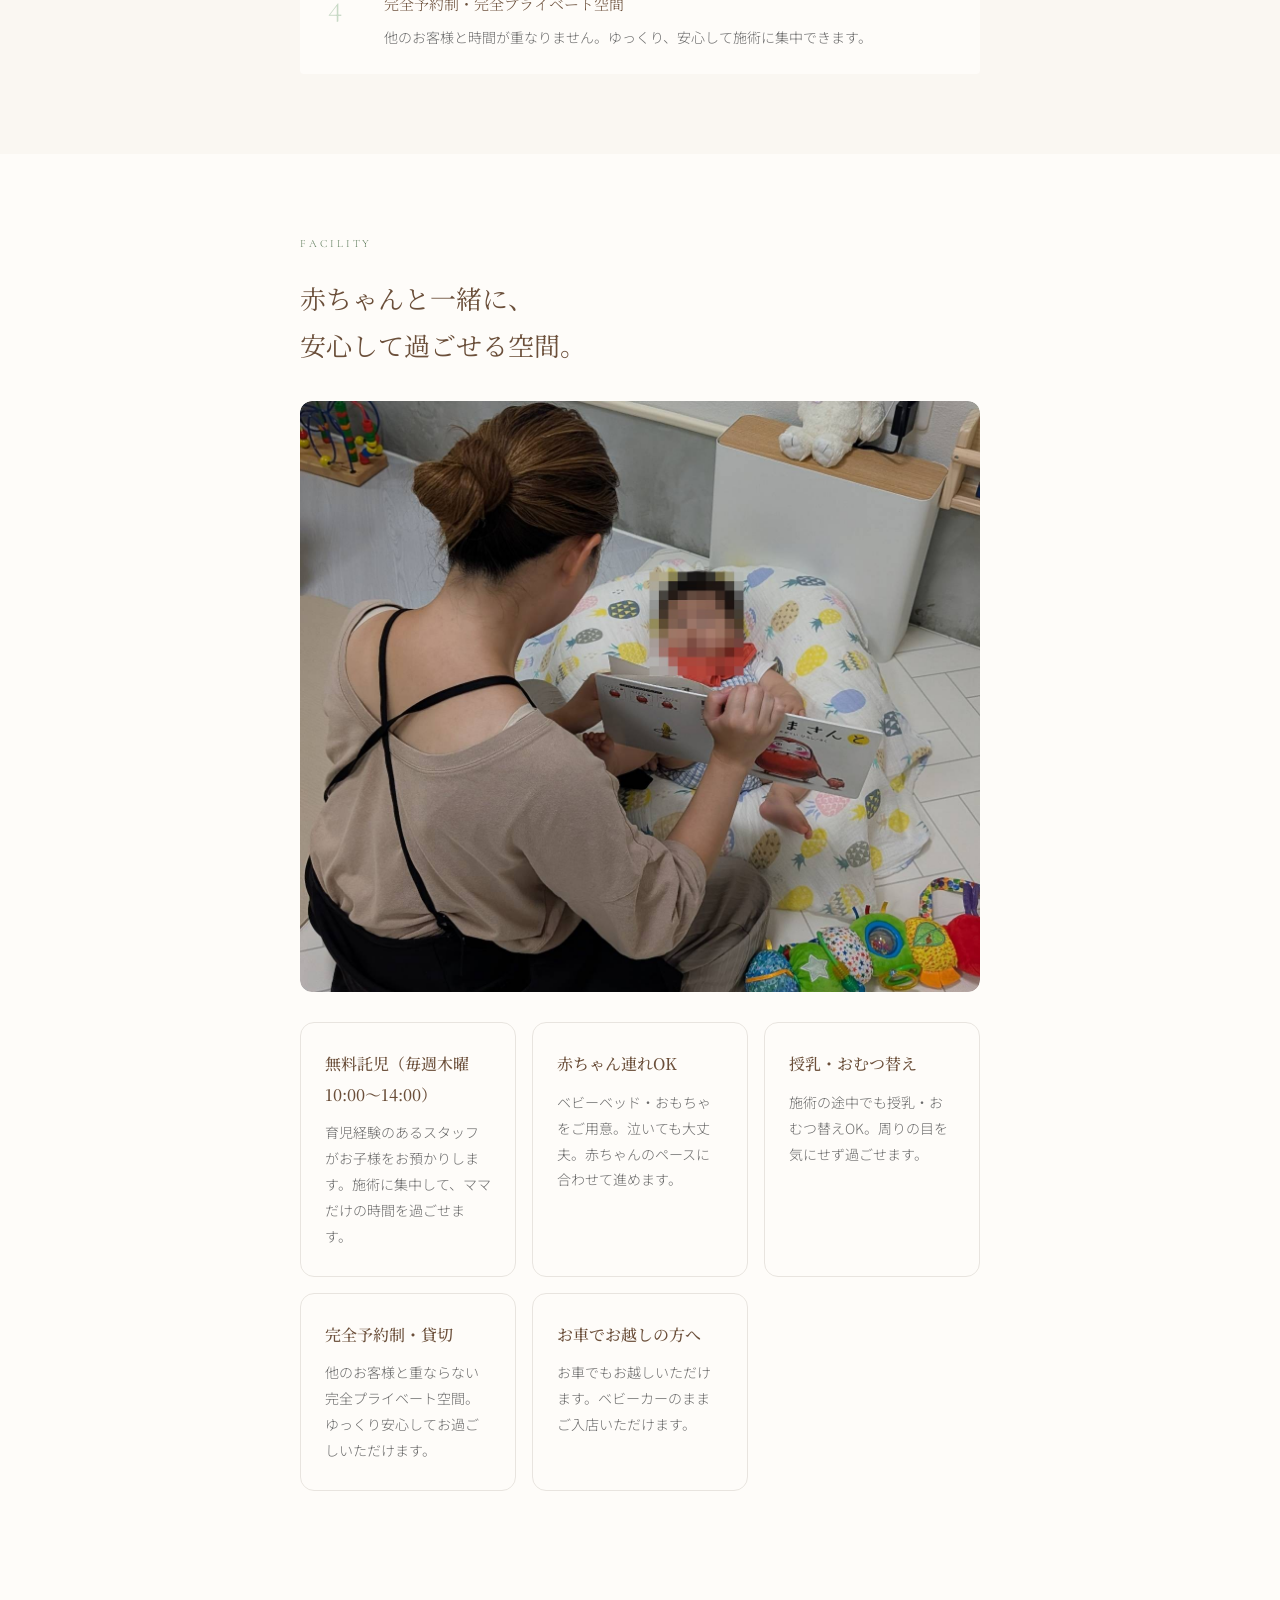
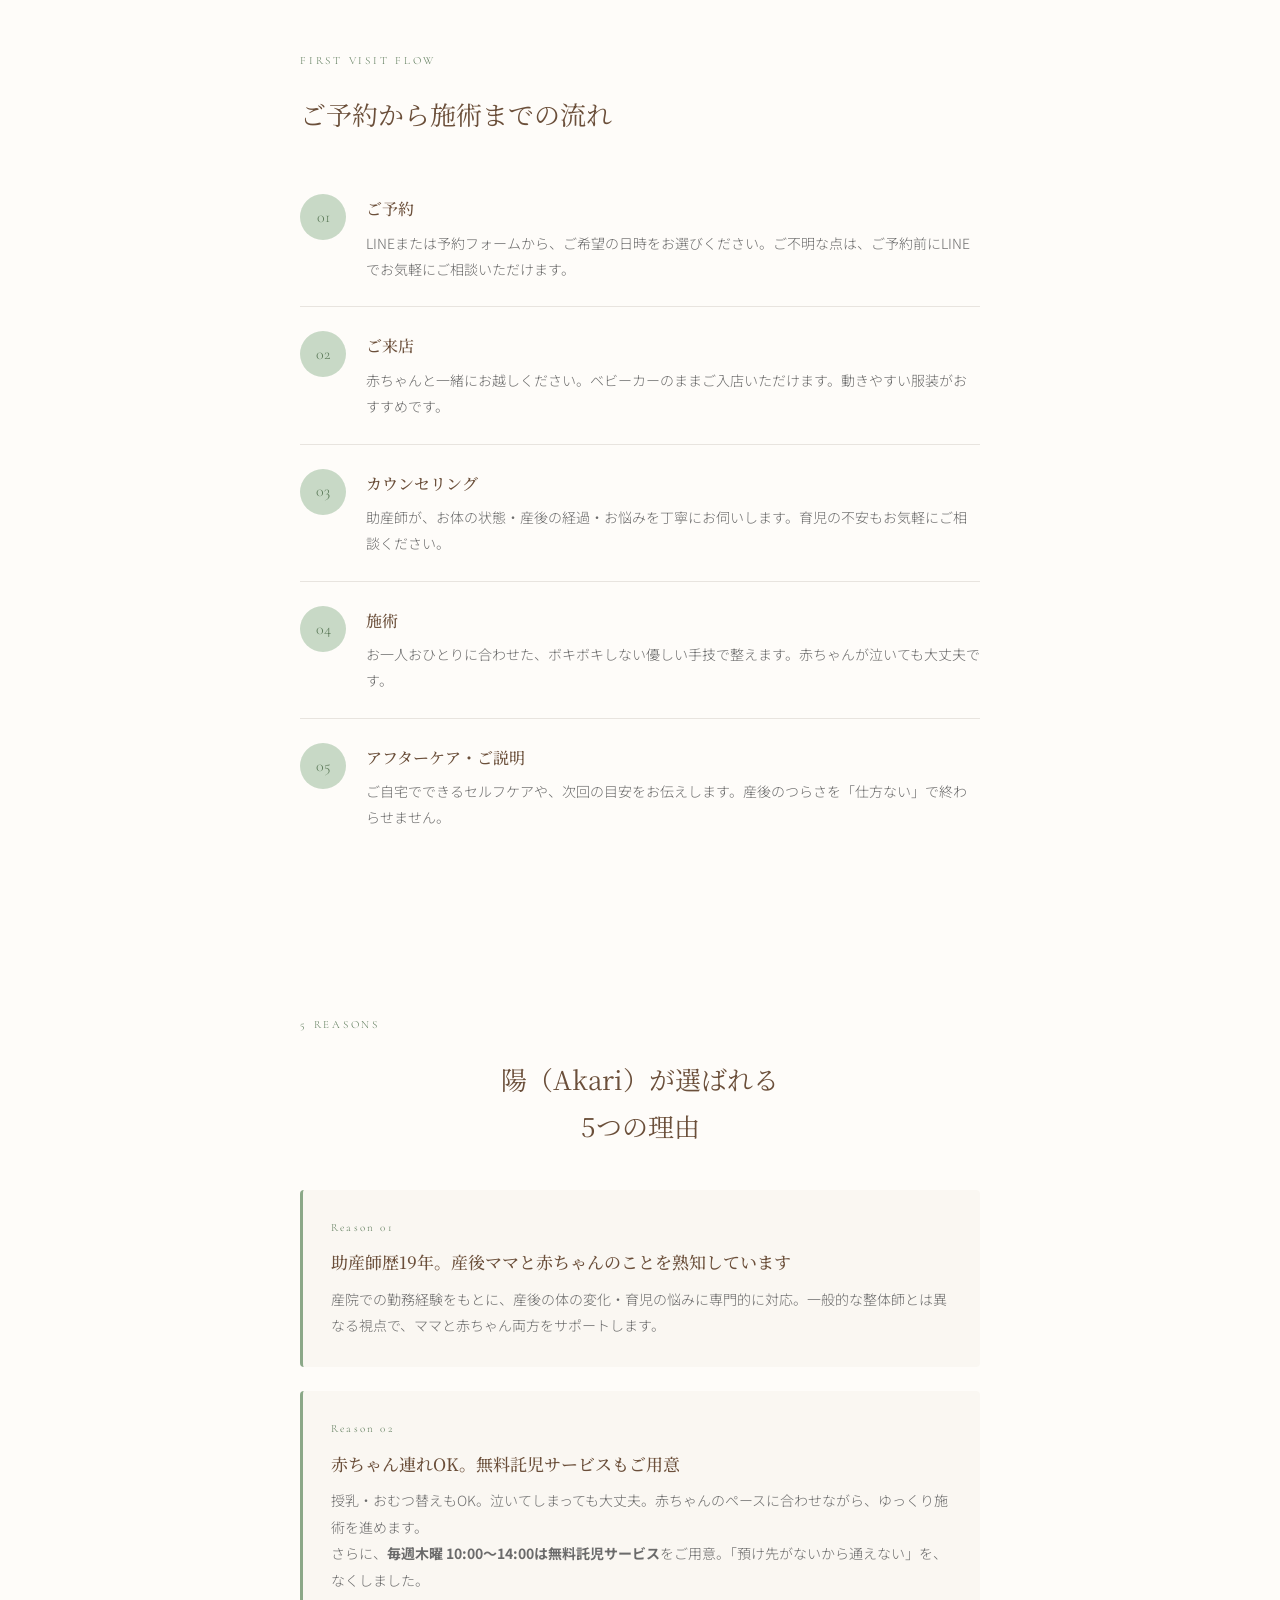
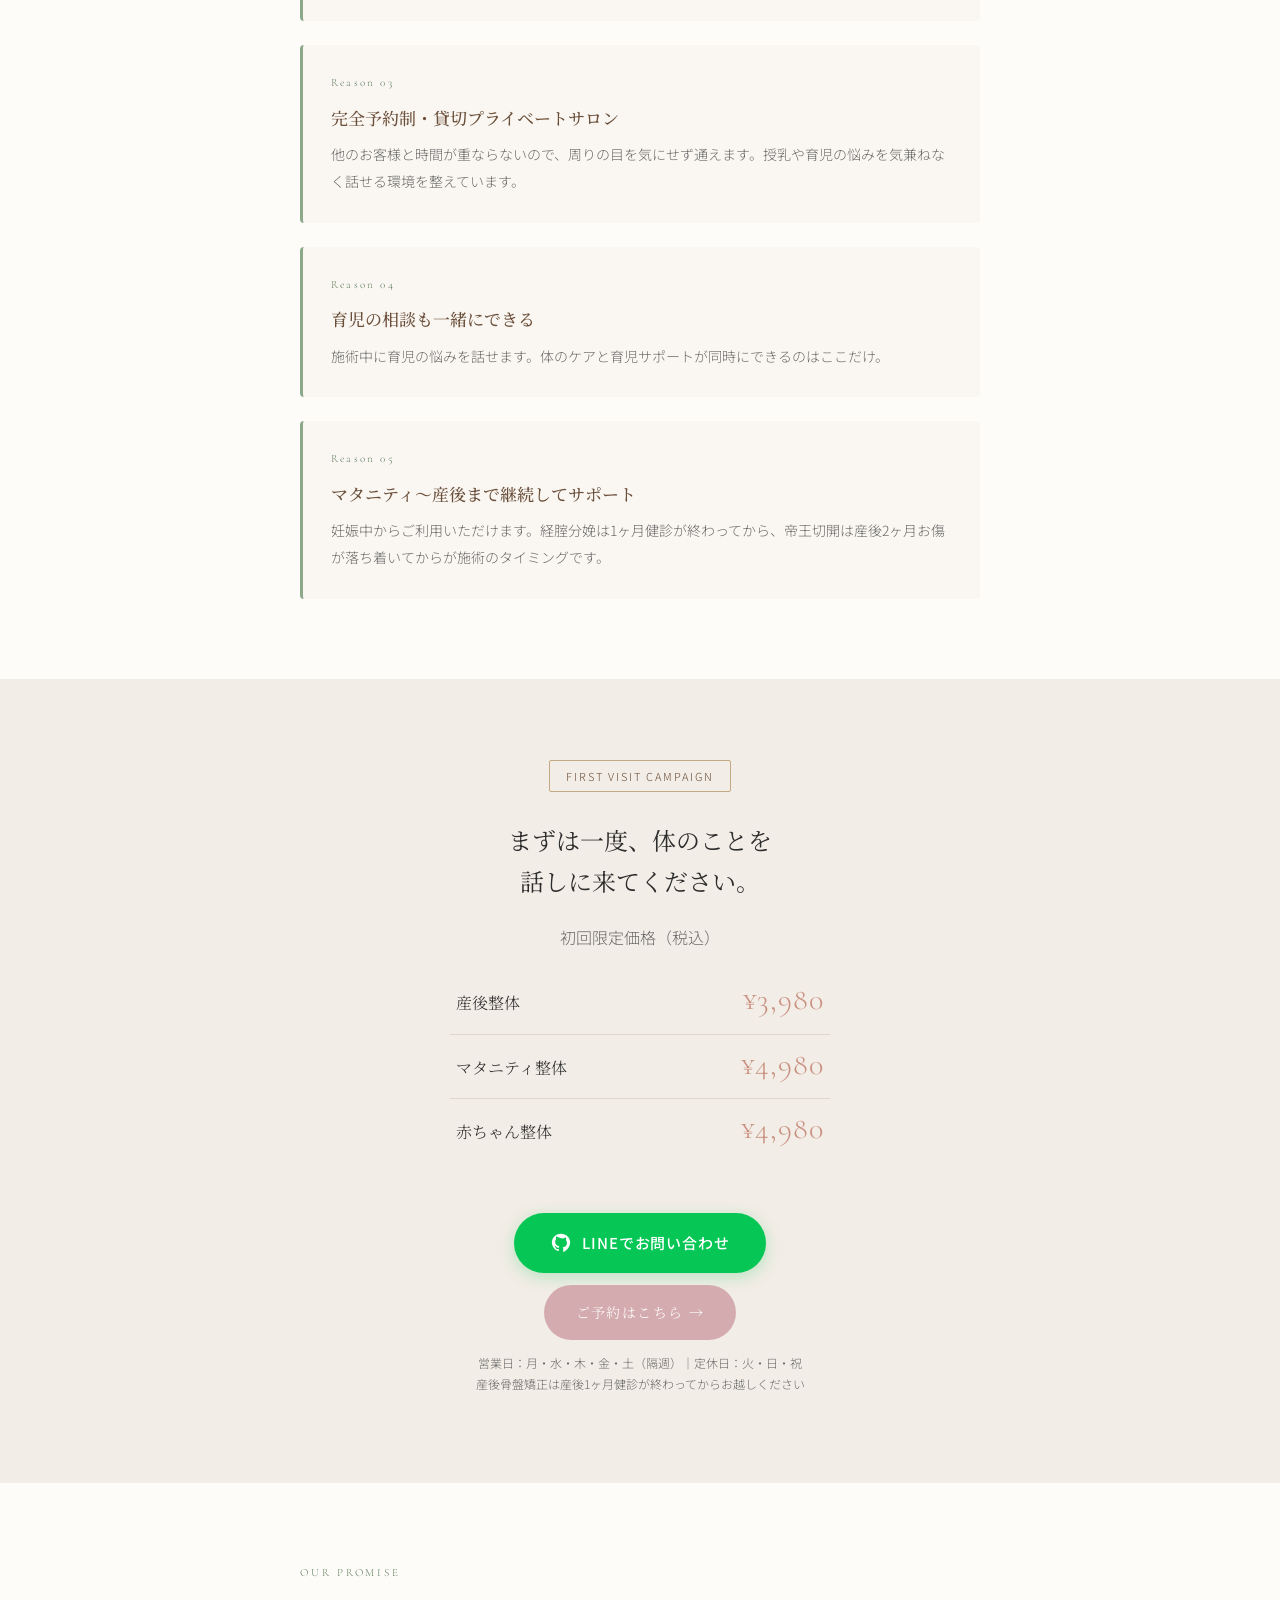
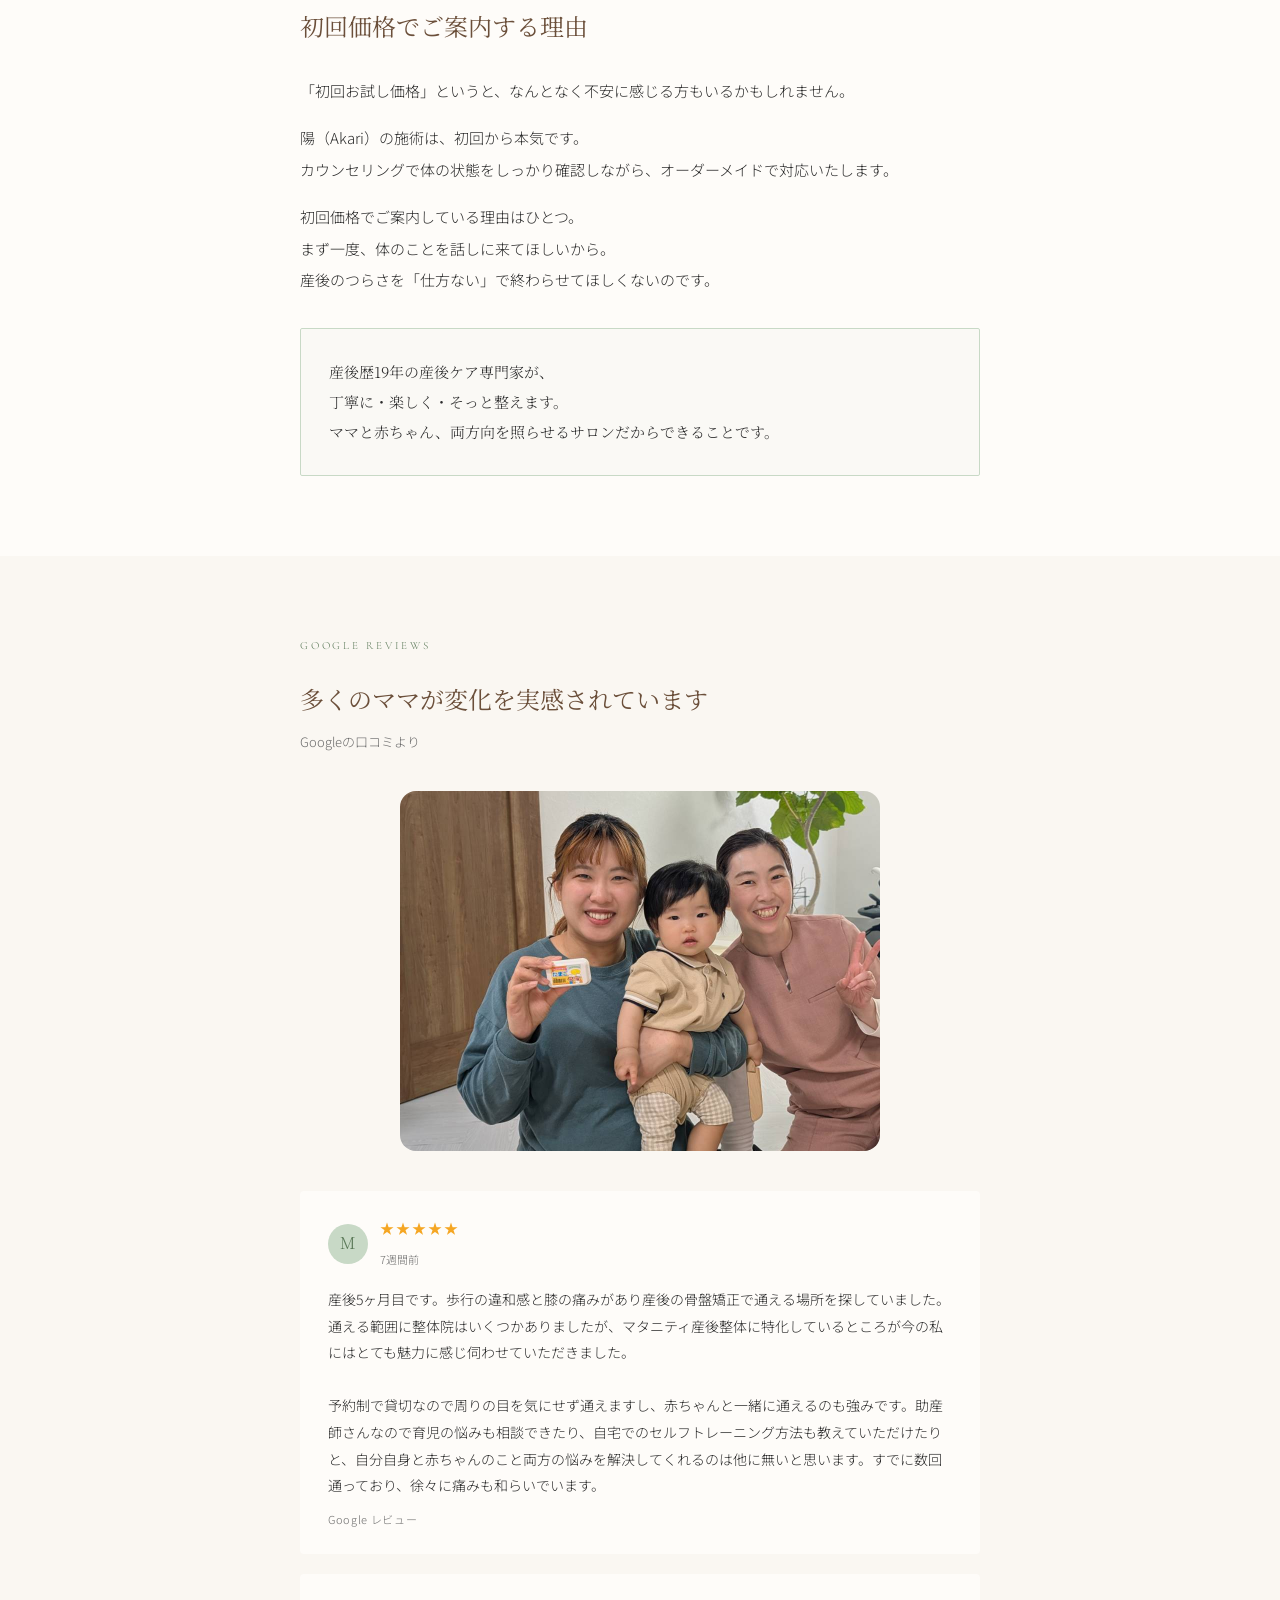
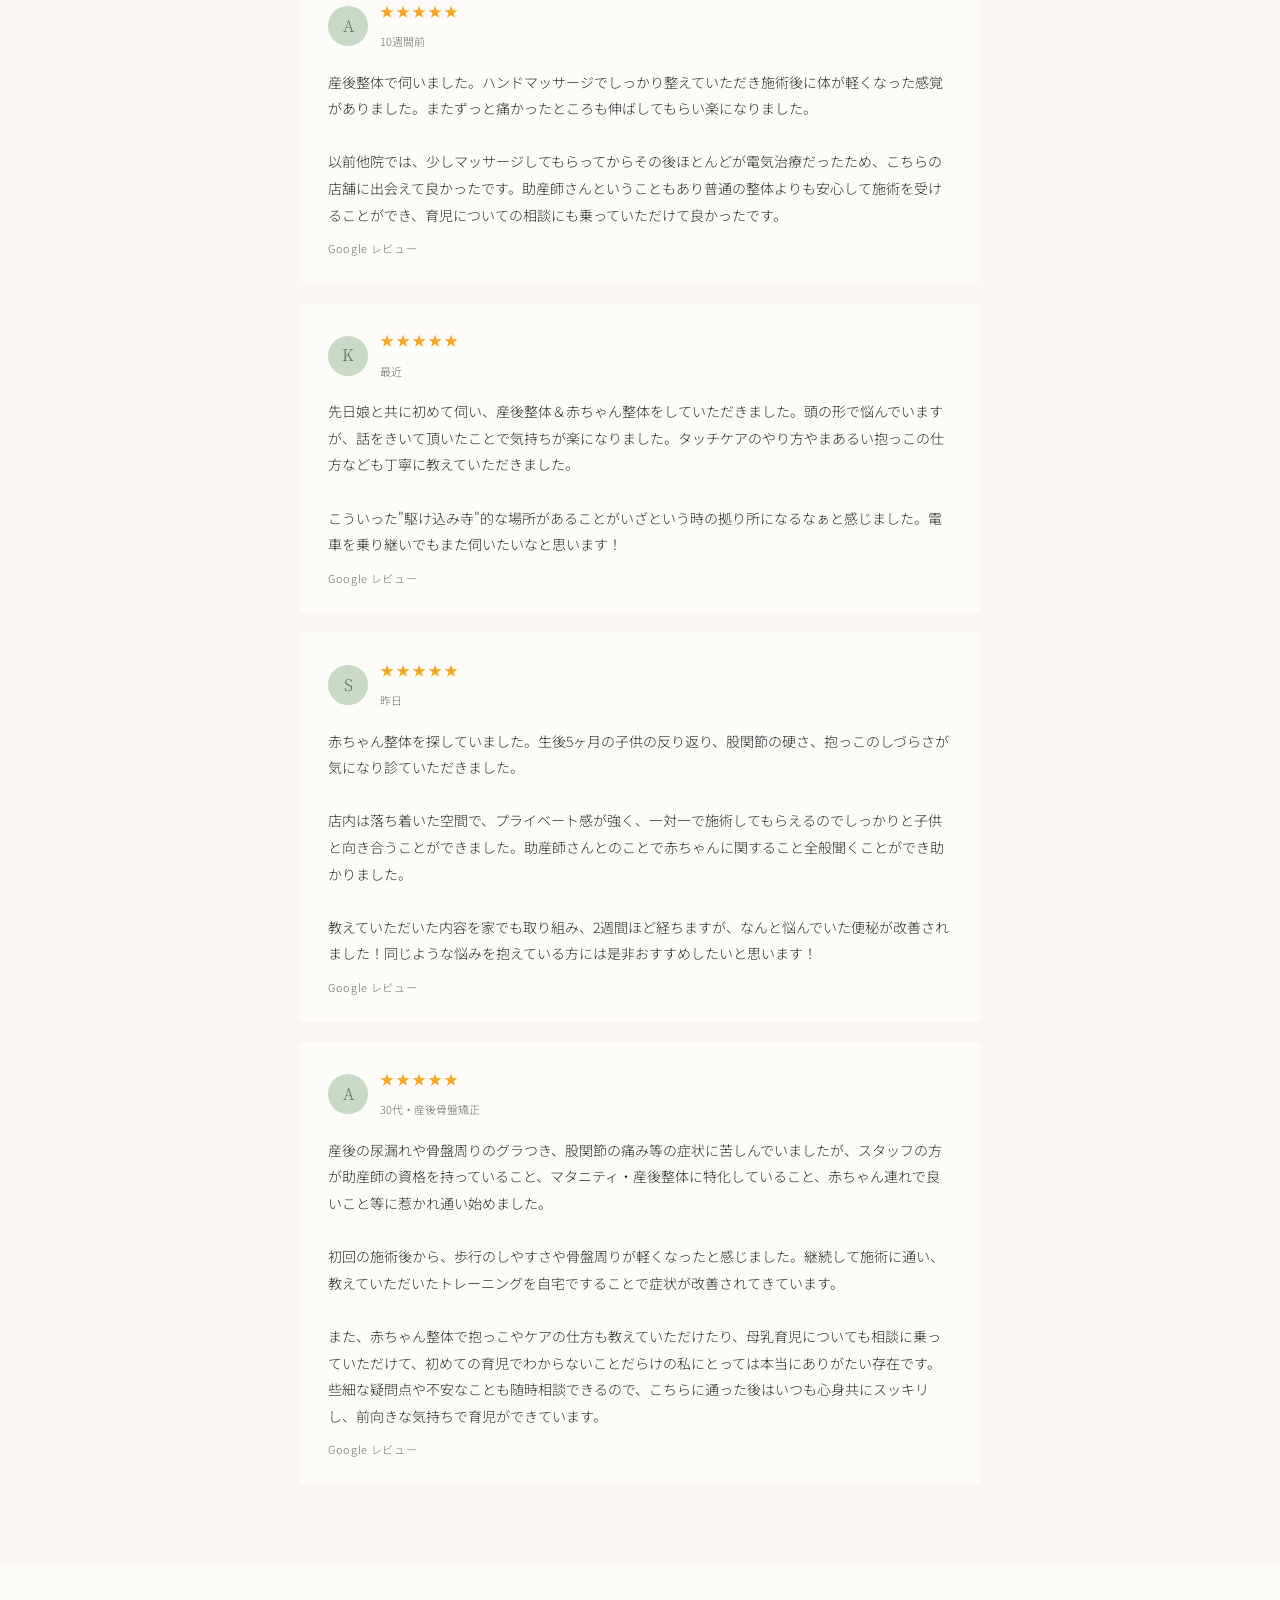
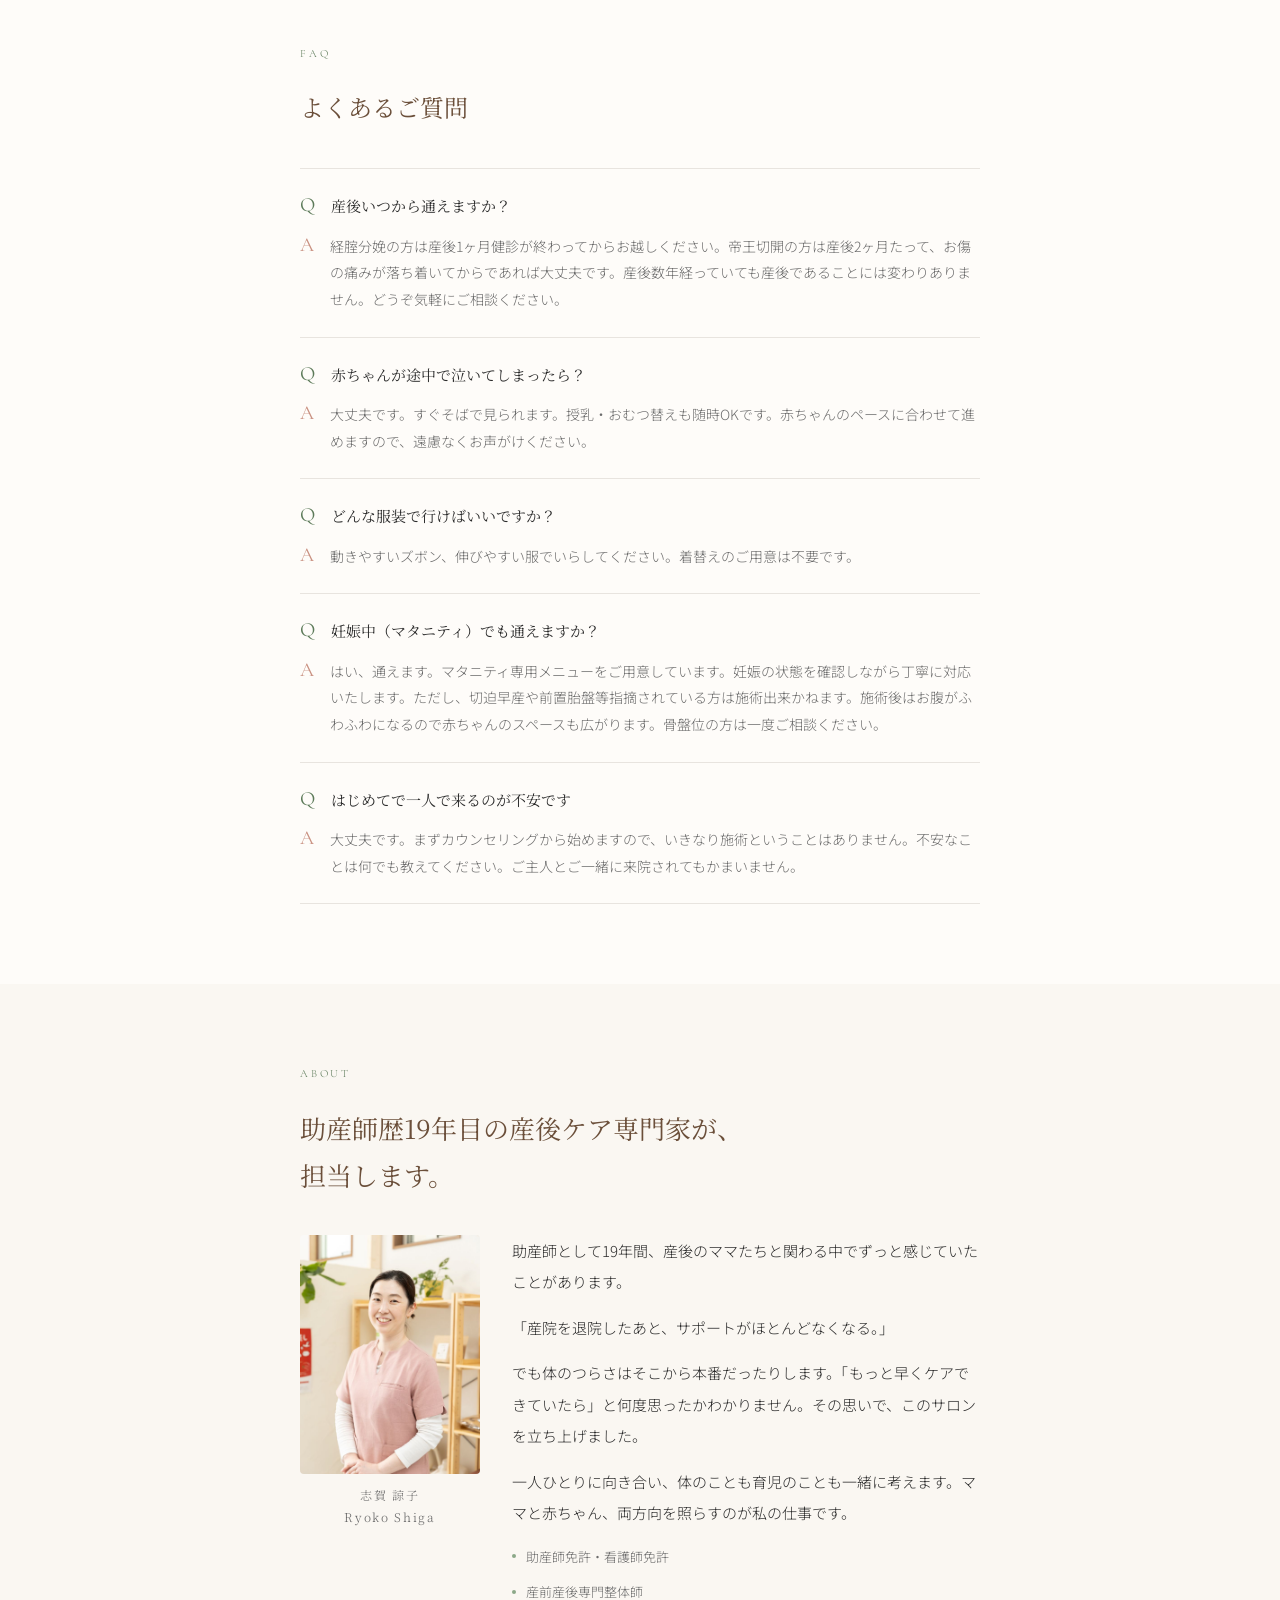
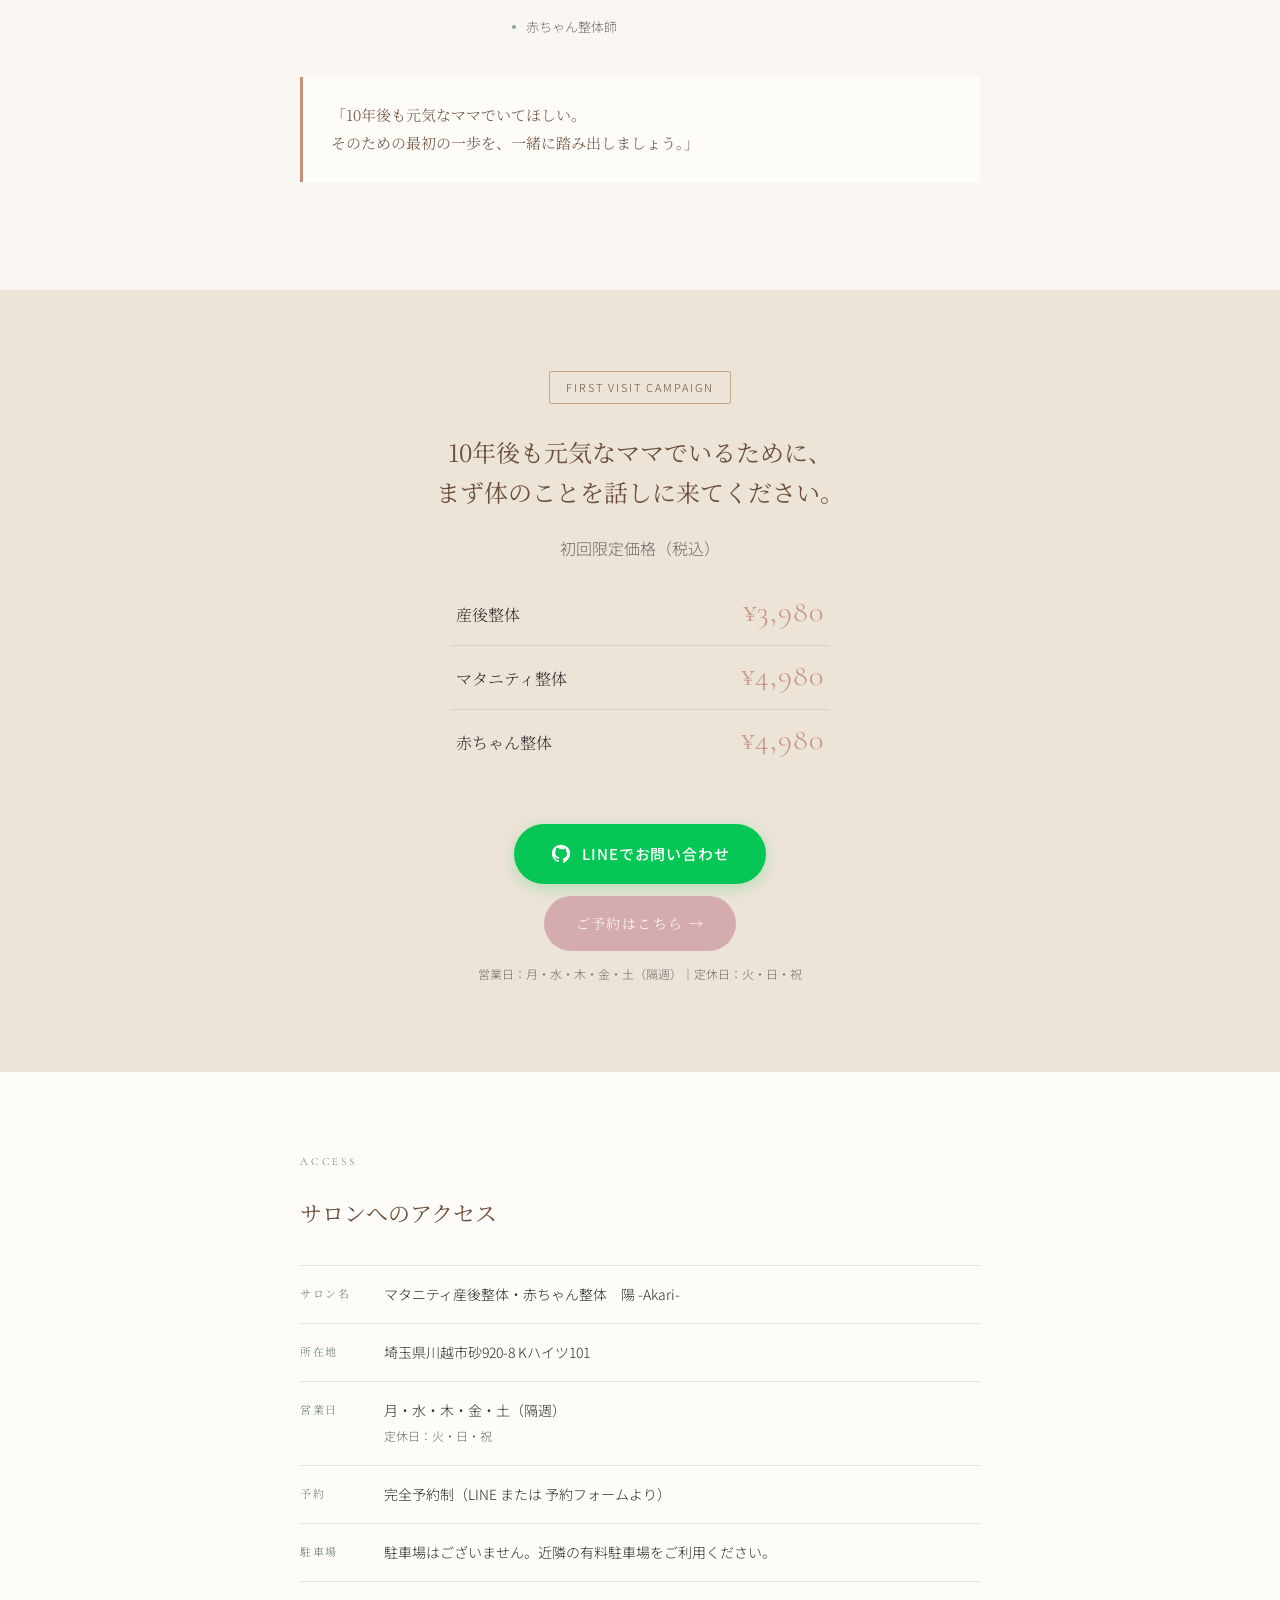
==== commit 1d5500df: "Add treatment room photo under the "same as anywhere?" heading Co-Authored-By: Claude Opus 4.8 <nore" ====
--- a/hajimete.html
+++ b/hajimete.html
@@ -879,6 +879,9 @@
   <div class="inner reveal">
     <span class="section-label">Why Akari</span>
     <h2 class="difference-catch">骨盤矯正はどこも同じ、<br>と思っていませんか？</h2>
+    <div style="margin:8px 0 30px; border-radius:12px; overflow:hidden;">
+      <img src="images/room.jpg" alt="陽（Akari）の施術ルーム。施術ベッドと赤ちゃん用ベッドを完備した完全プライベート空間" style="width:100%; height:auto; display:block; border-radius:12px;">
+    </div>
     <div class="diff-body">
       <p>産後の骨盤矯正に通ったけど、電気治療がほとんどだった——そんな声をよく聞きます。</p>
       <p>陽（Akari）は、助産師として19年間産後のママたちと関わり続けてきた経験をもとに、一人ひとりの体の状態を丁寧に見ながら、手技でしっかり整えます。</p>
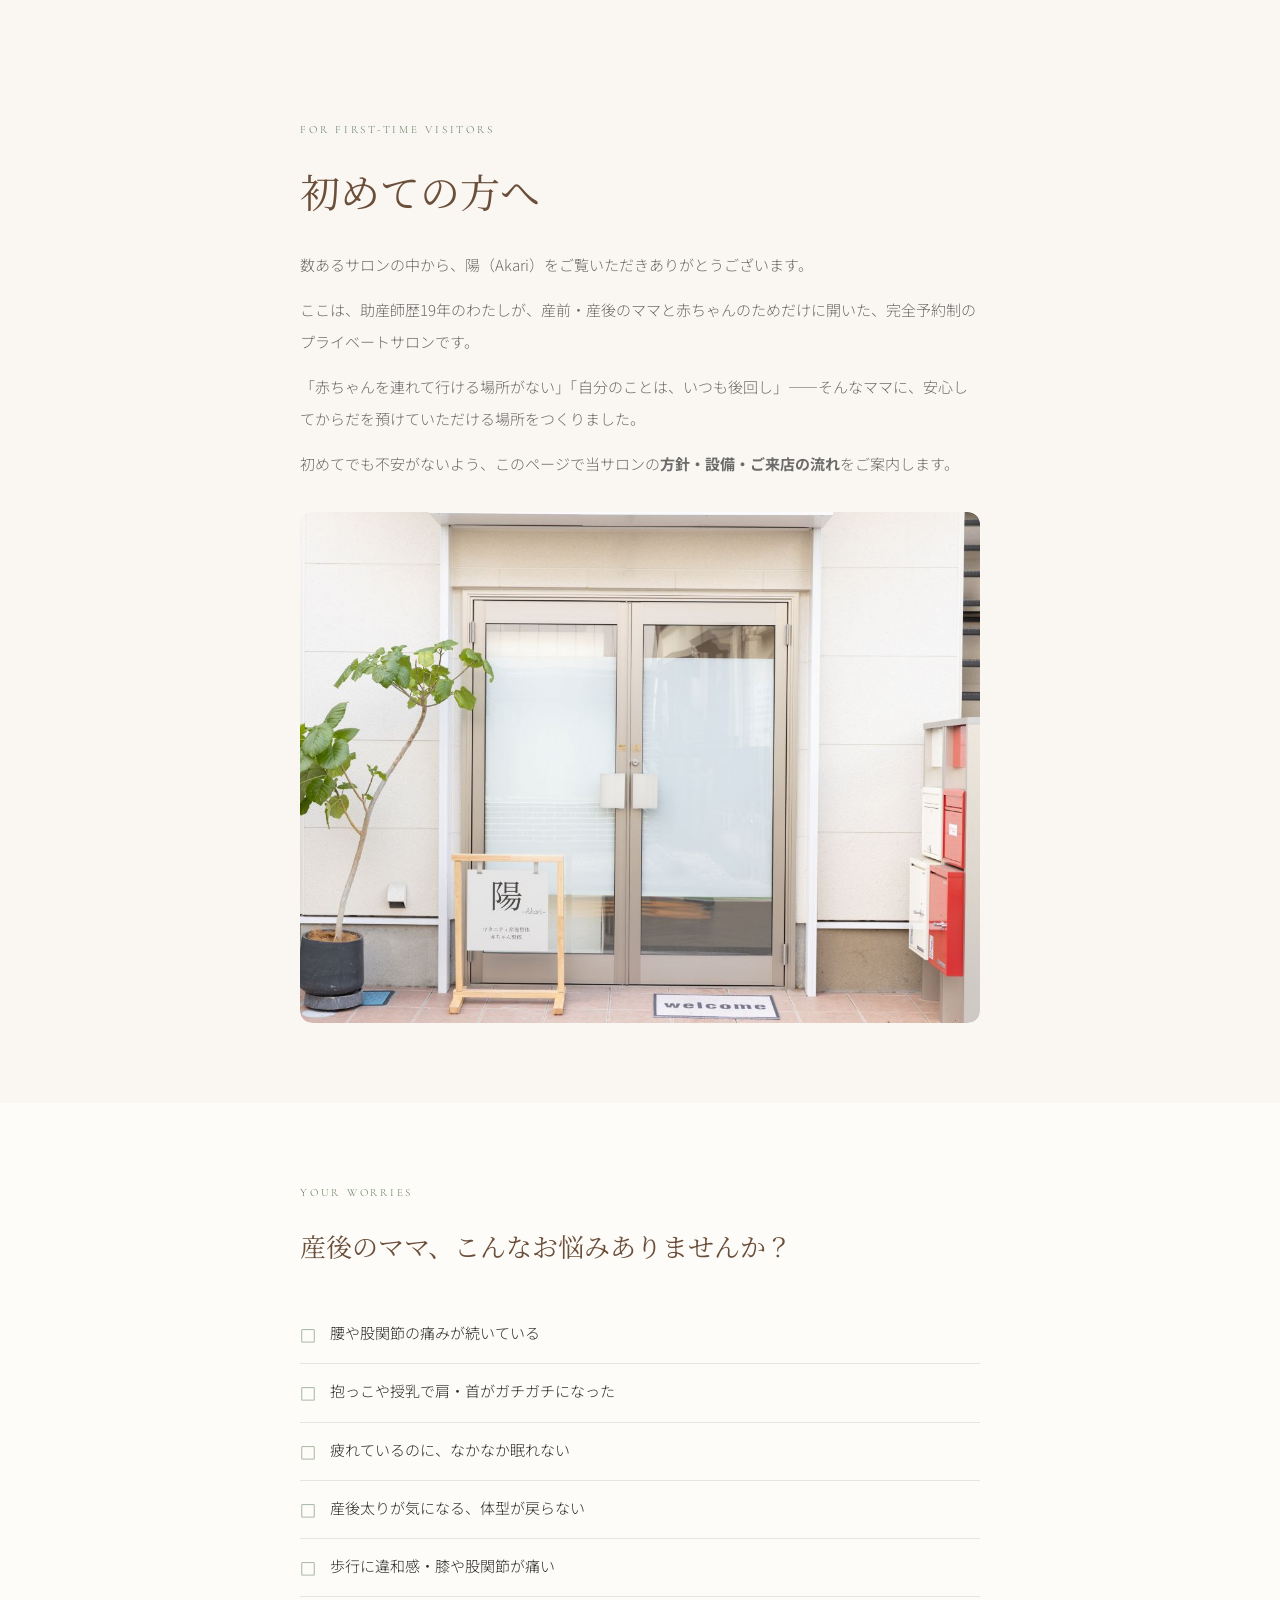
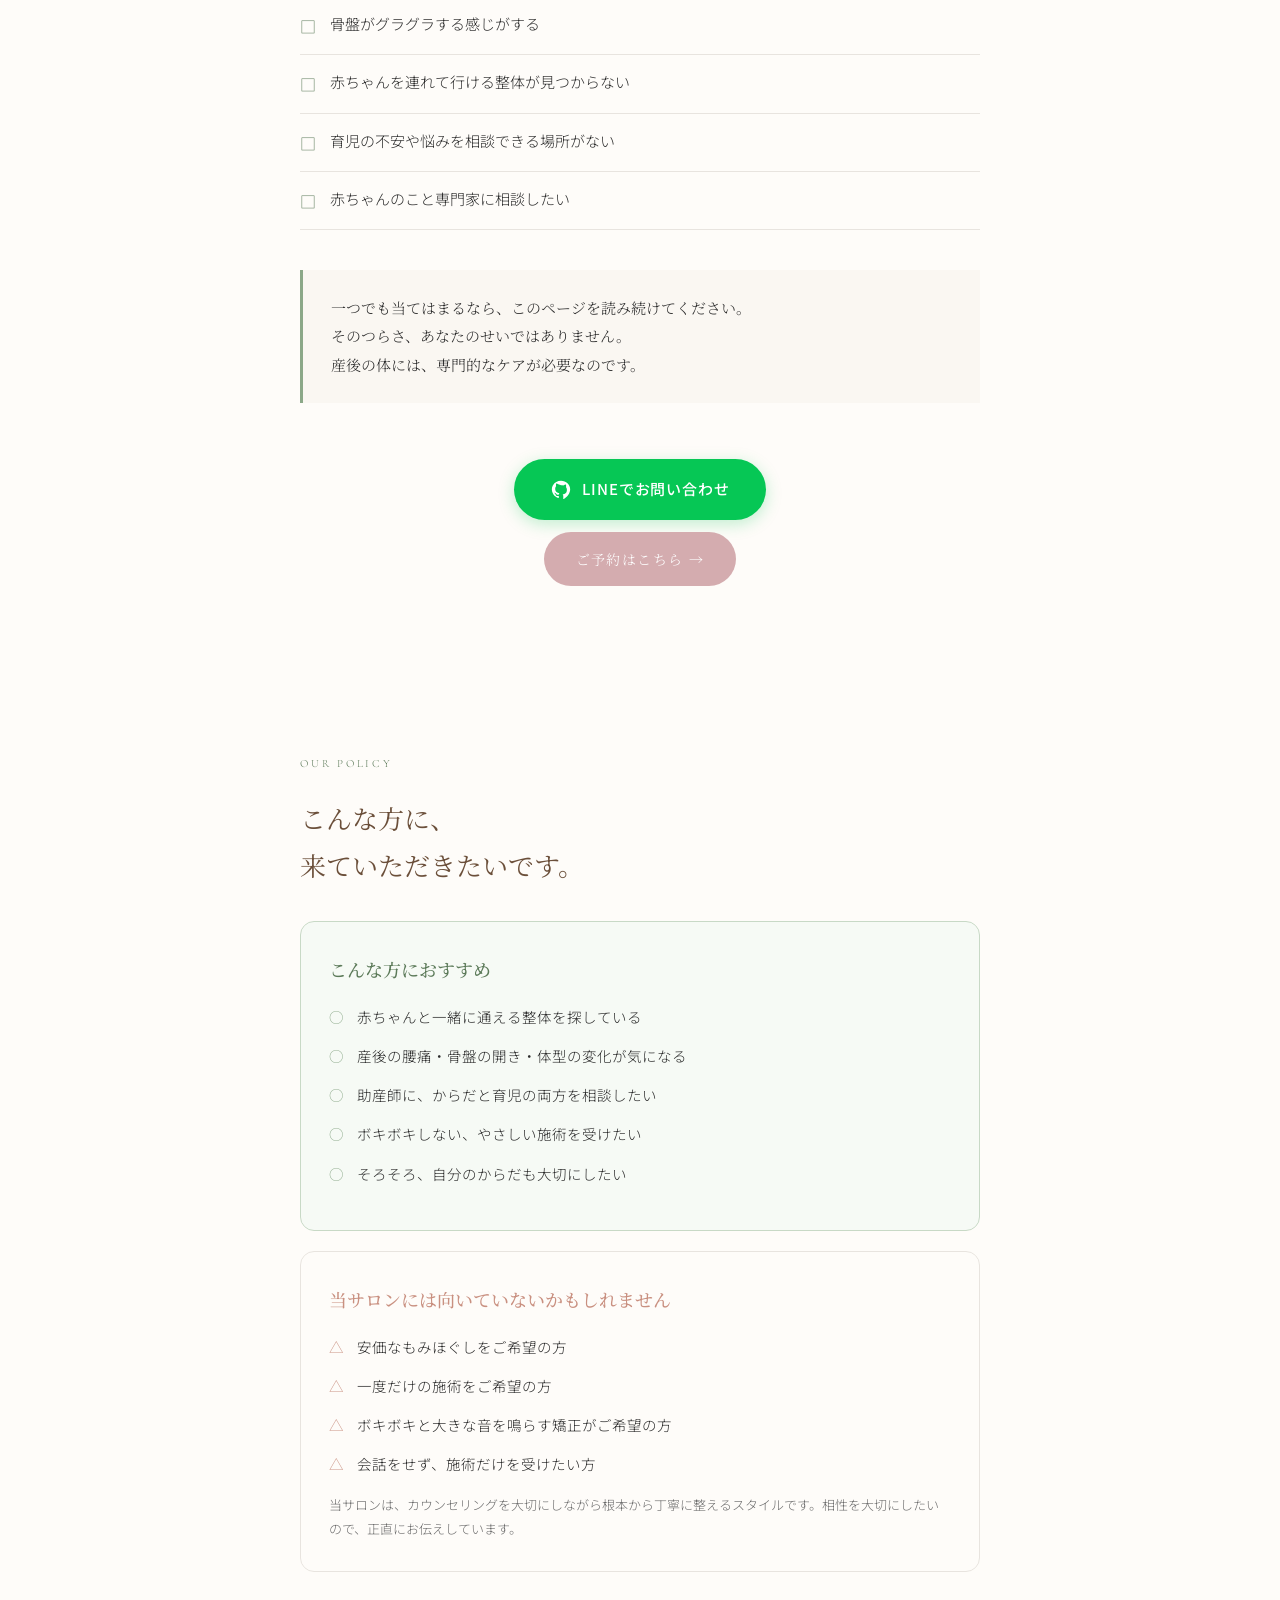
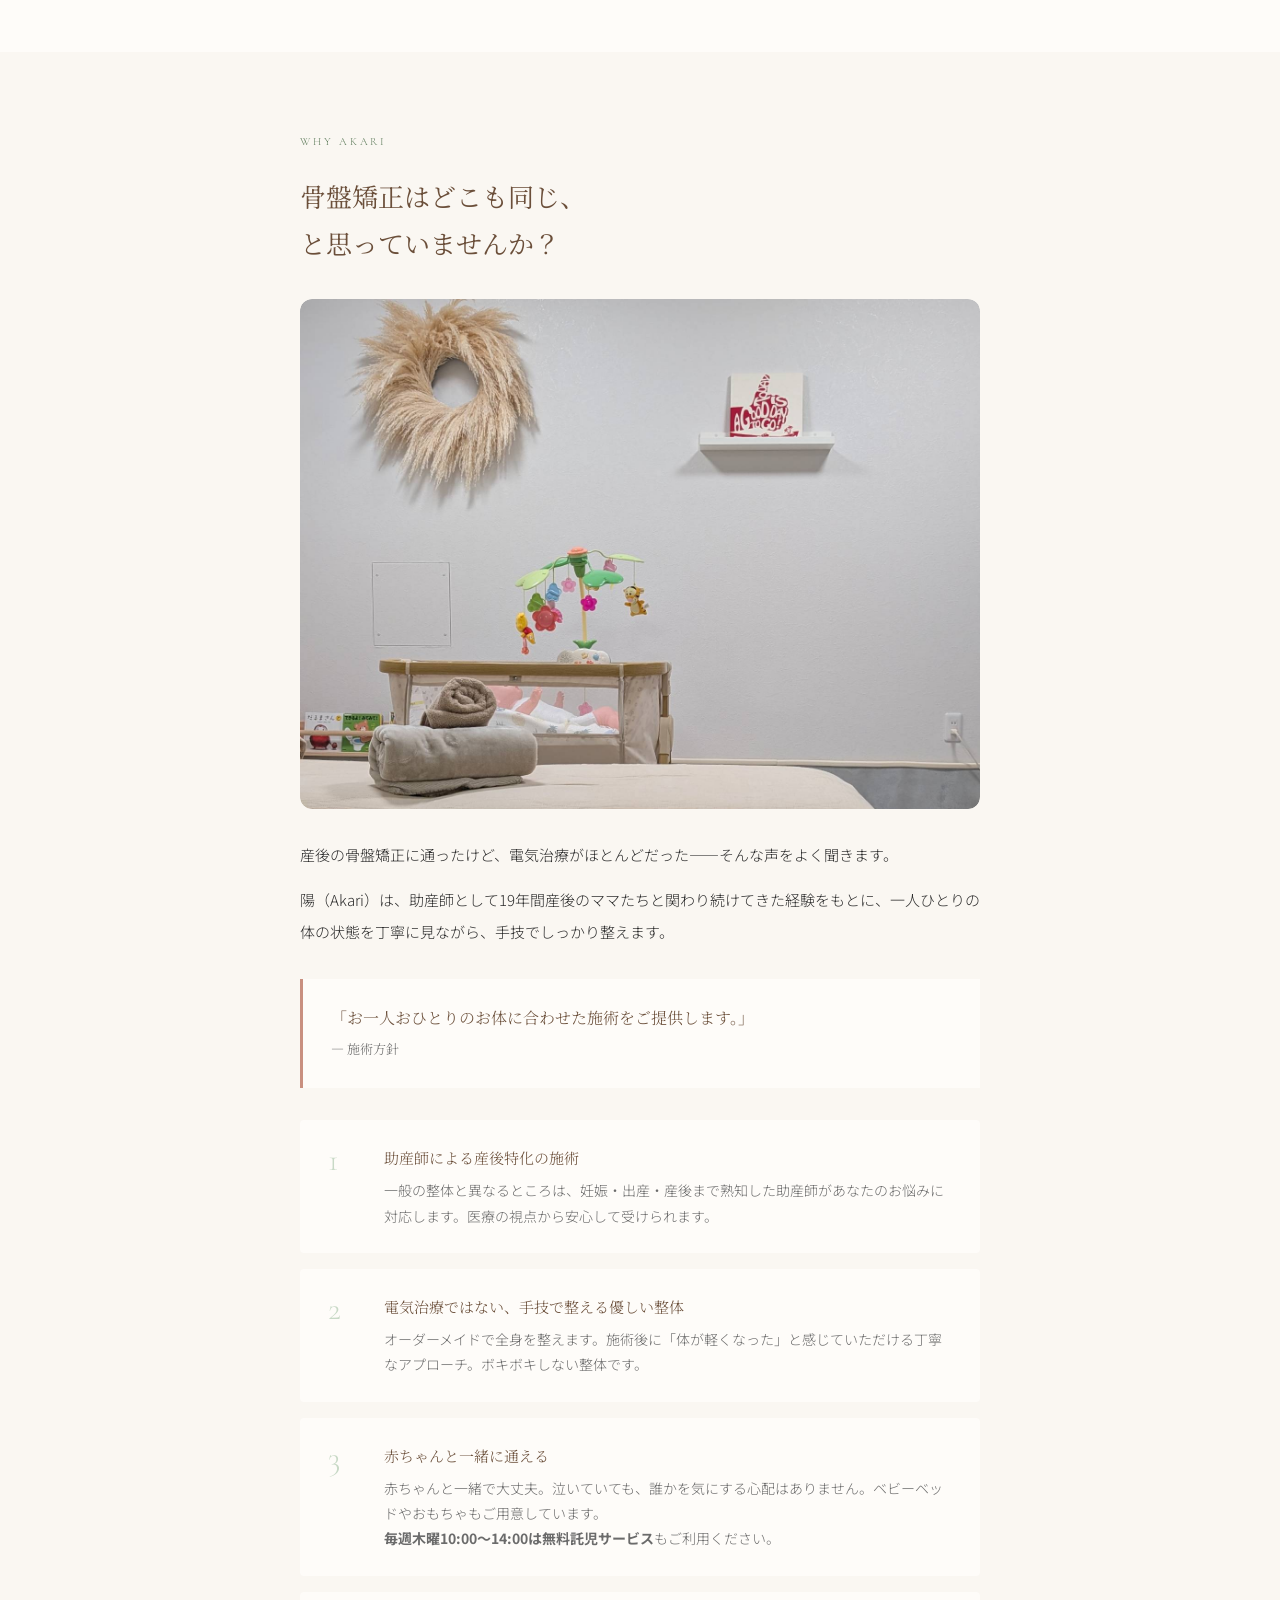
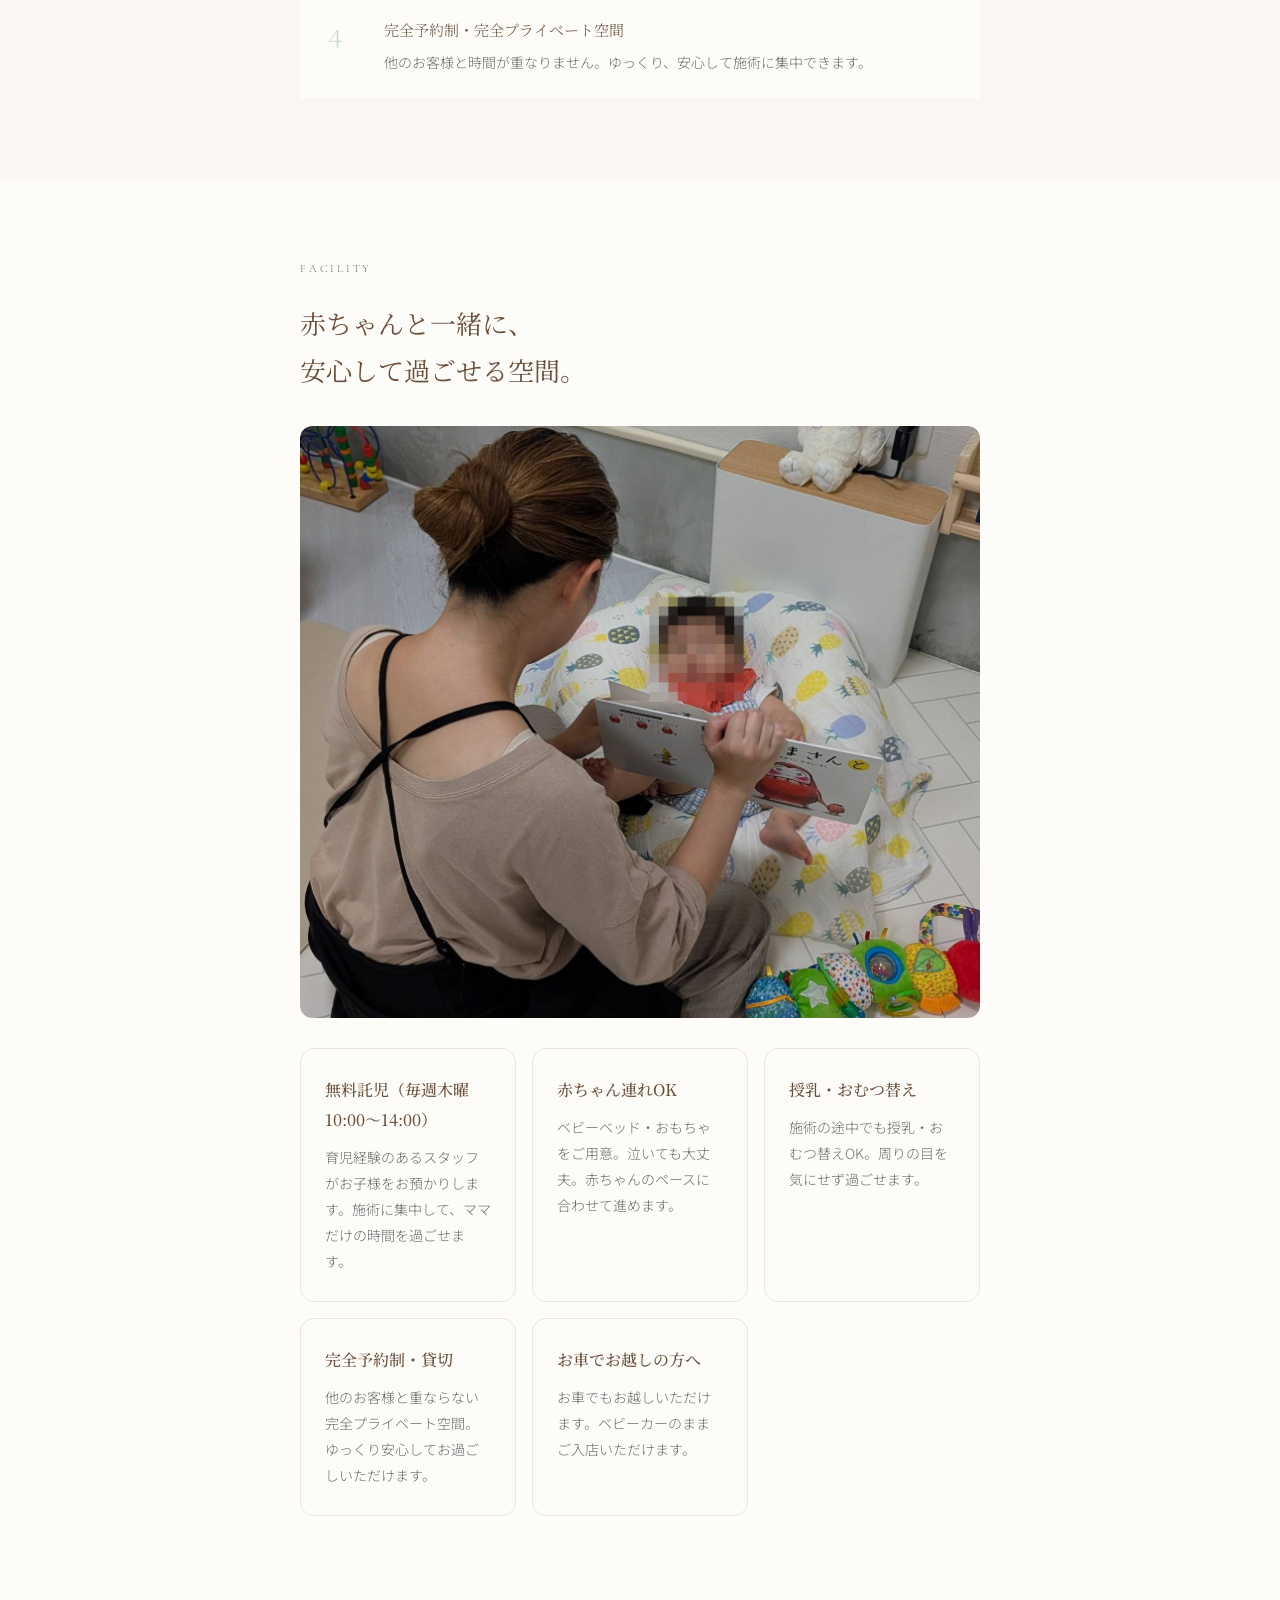
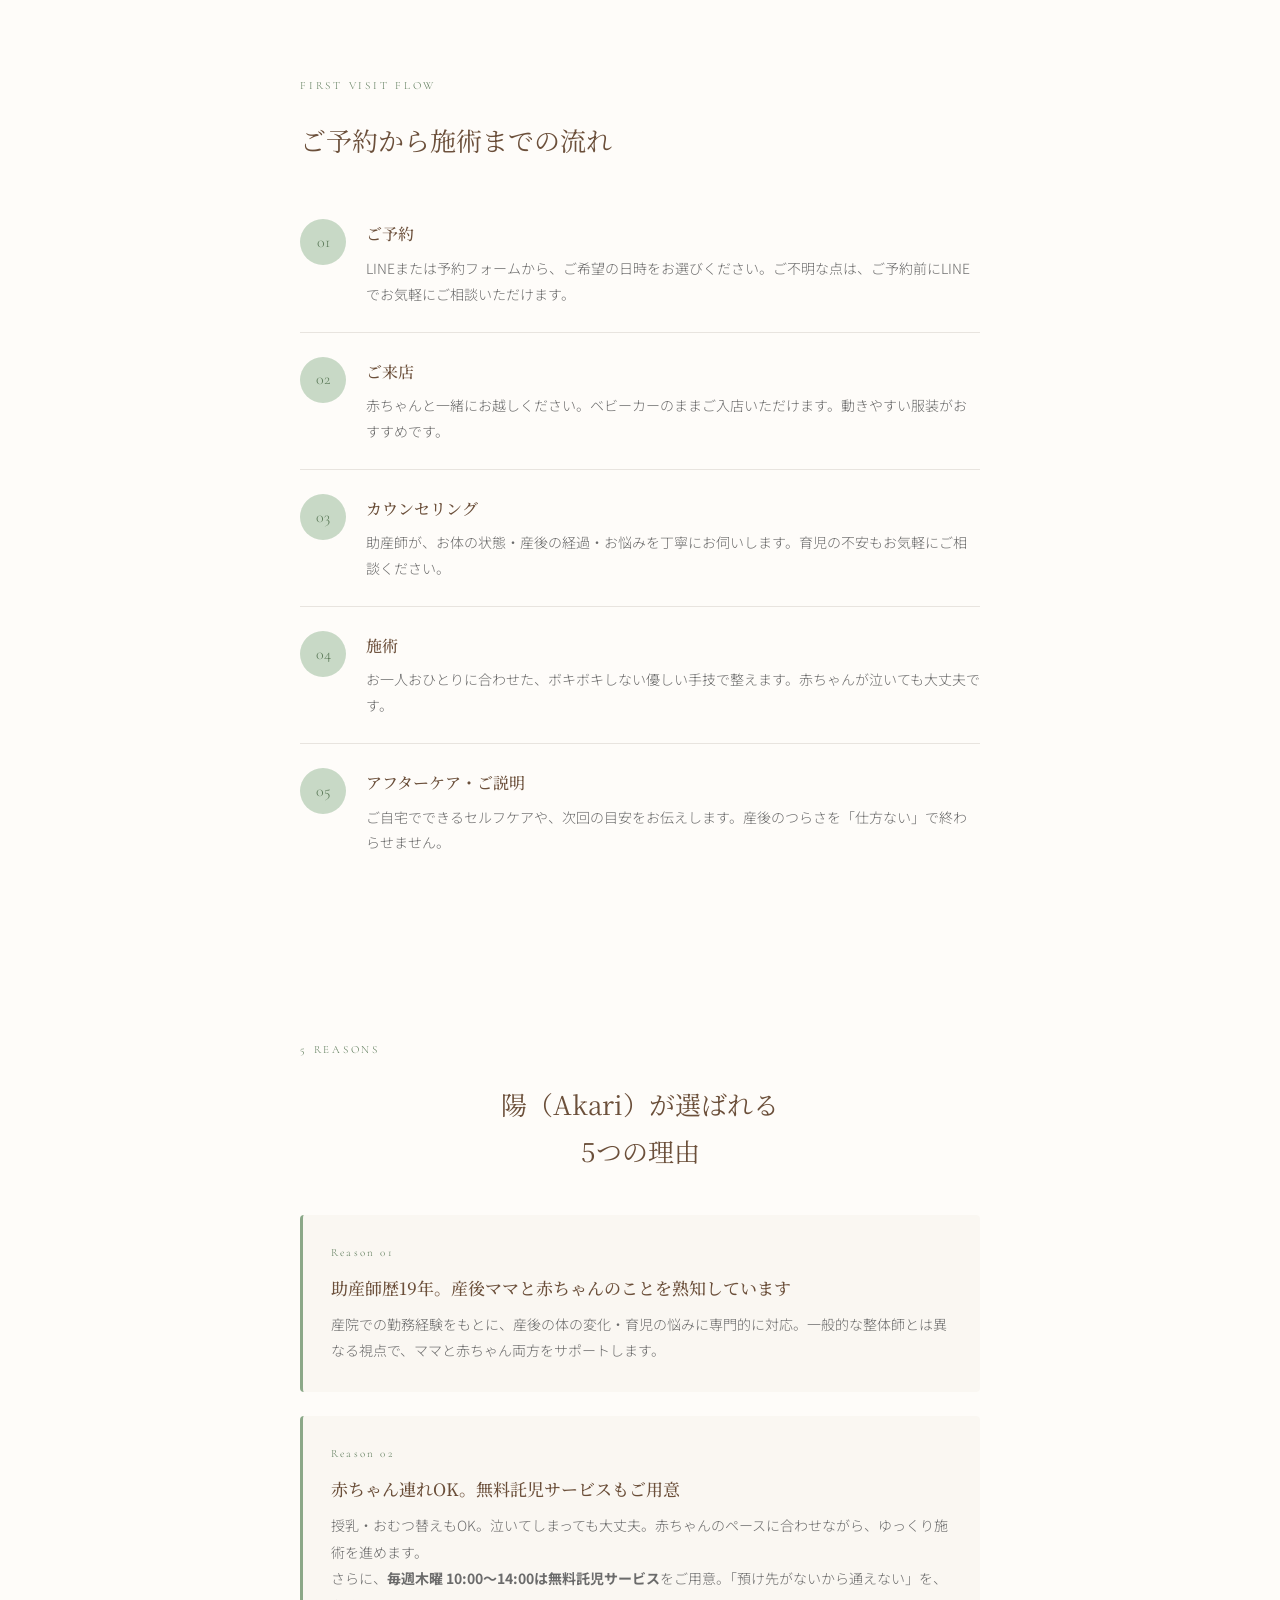
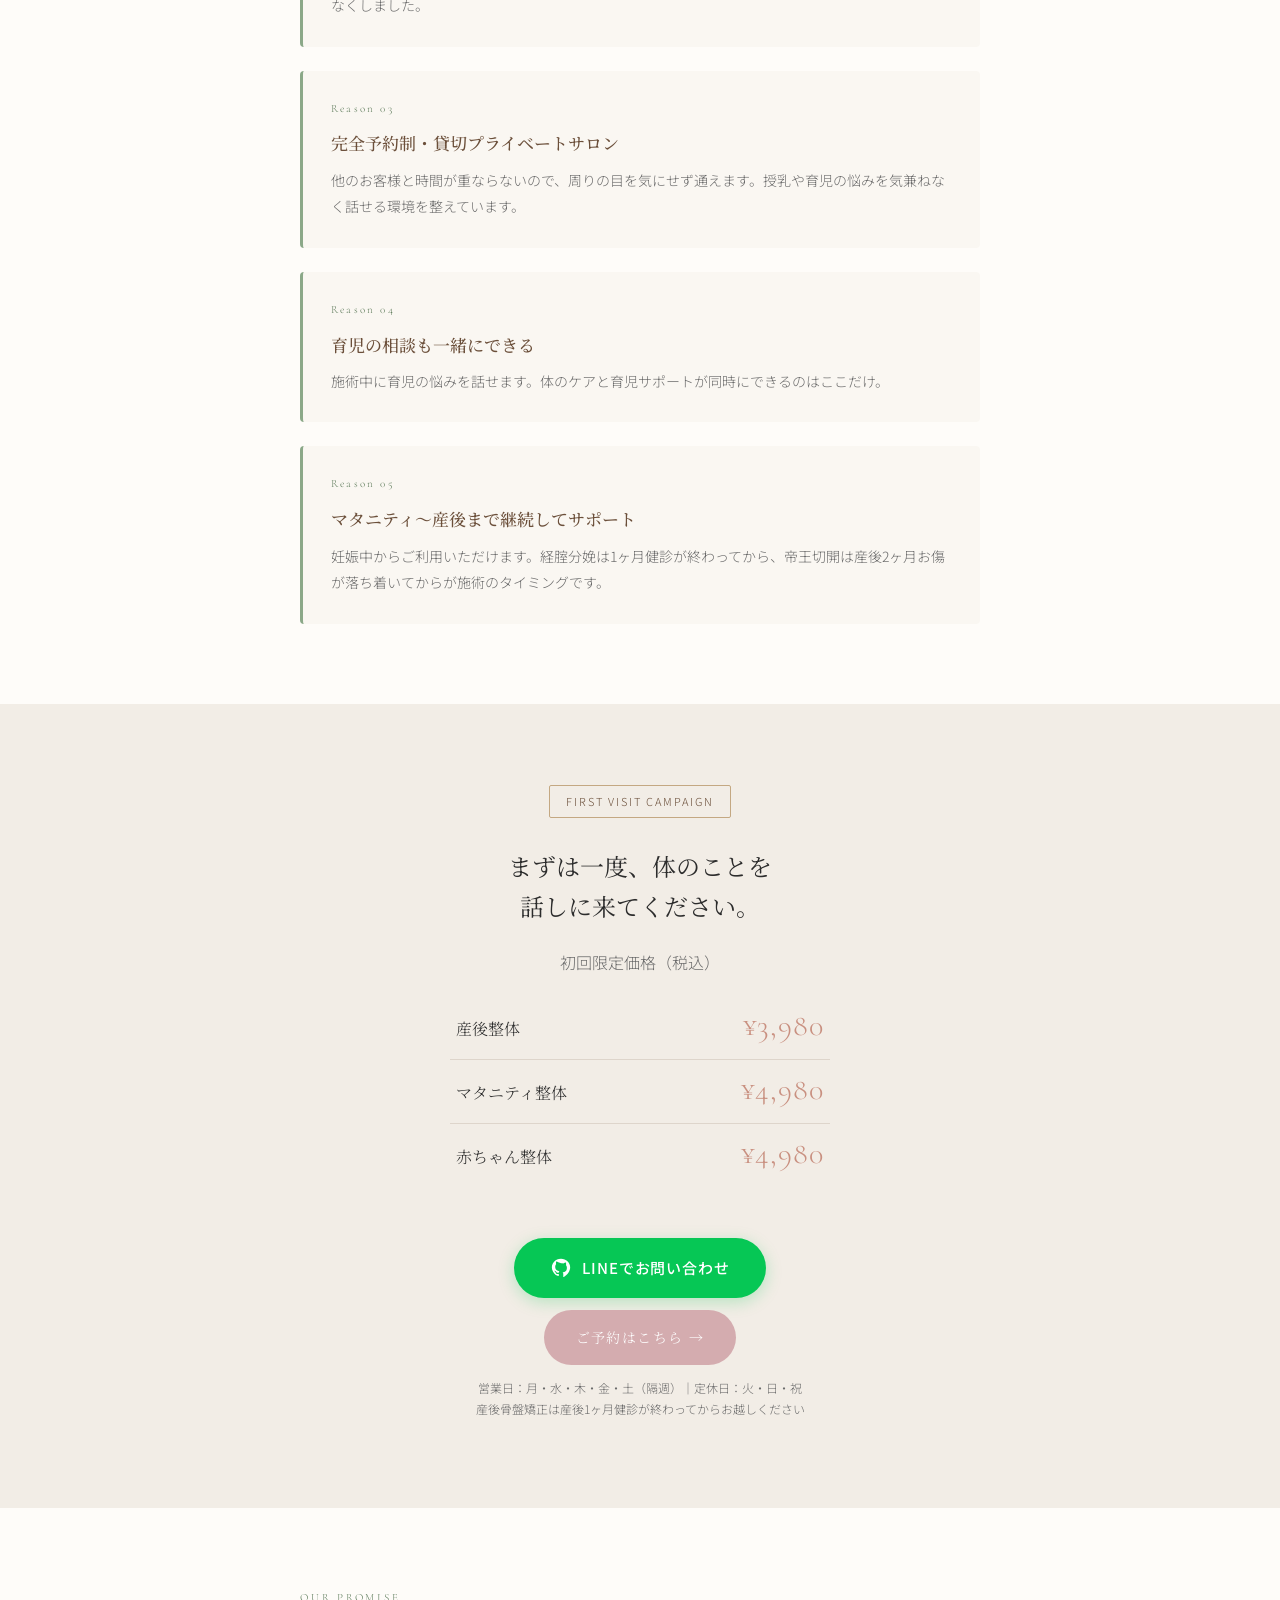
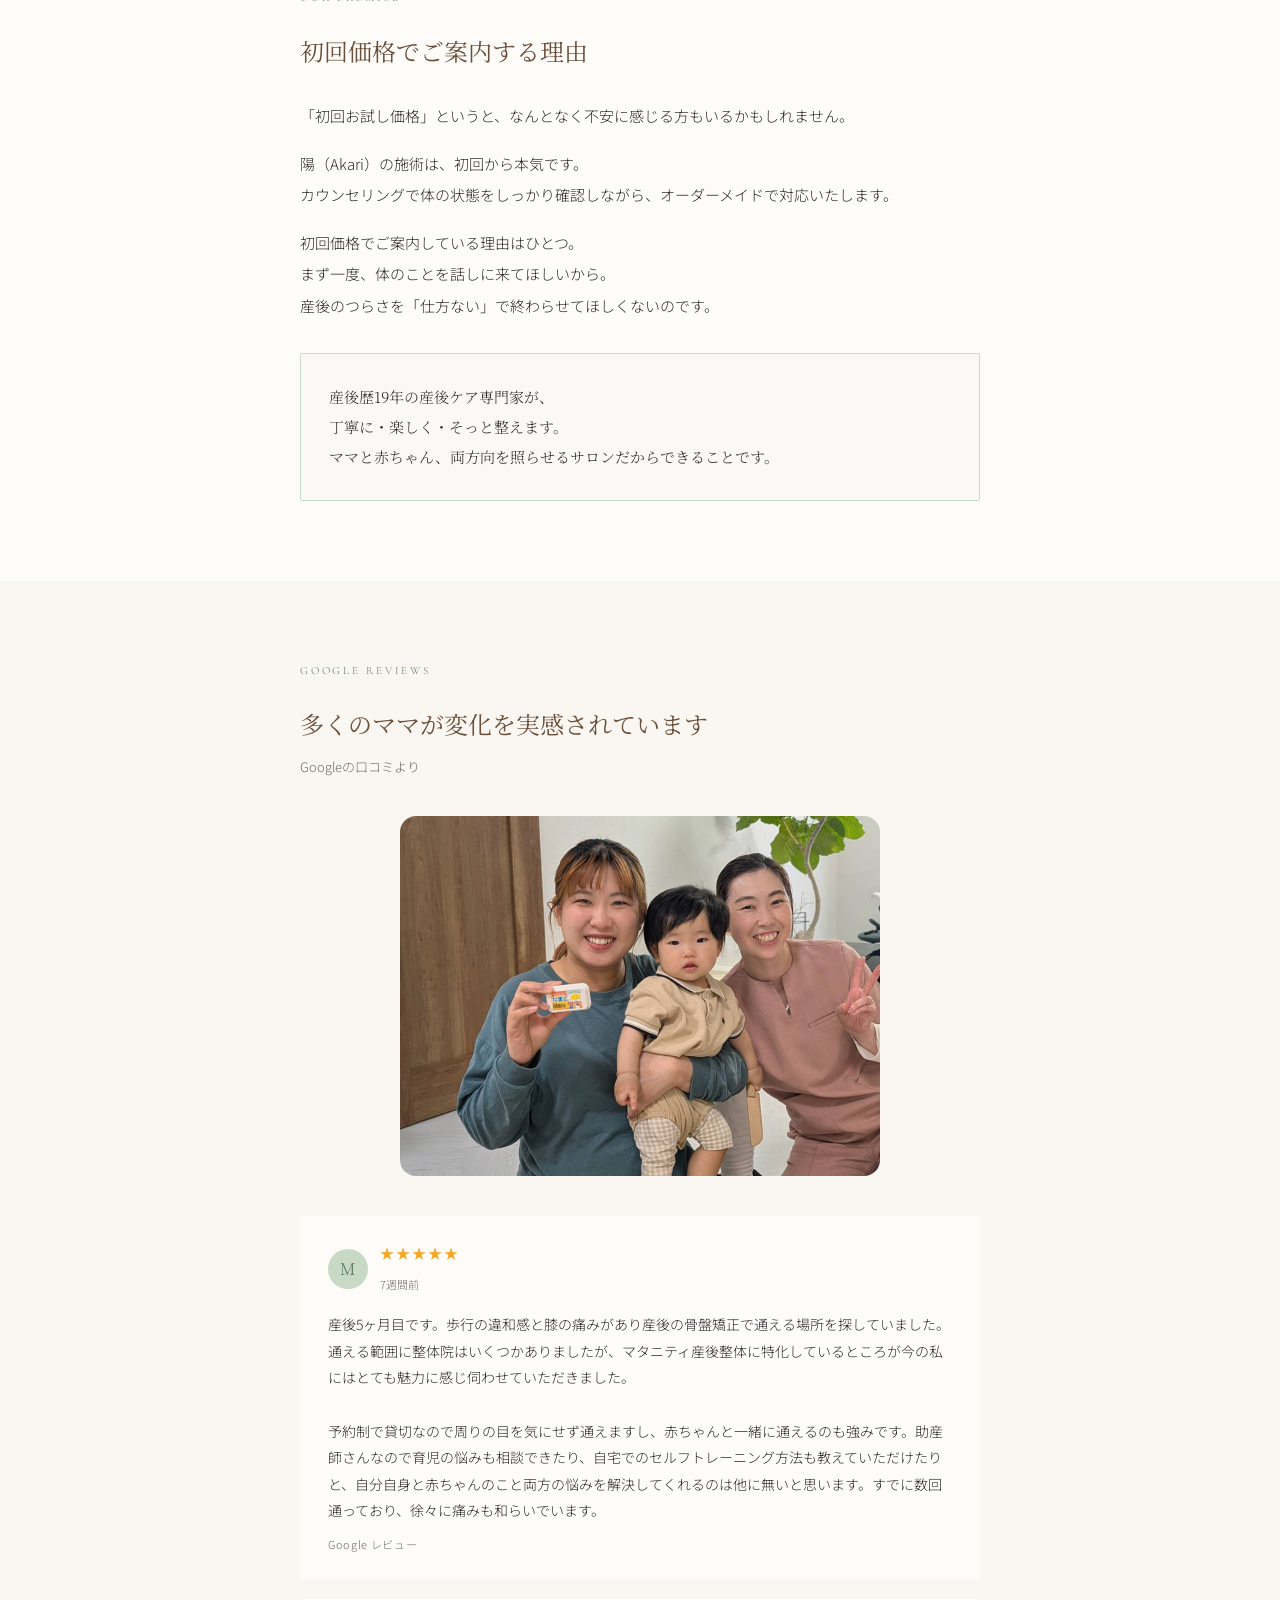
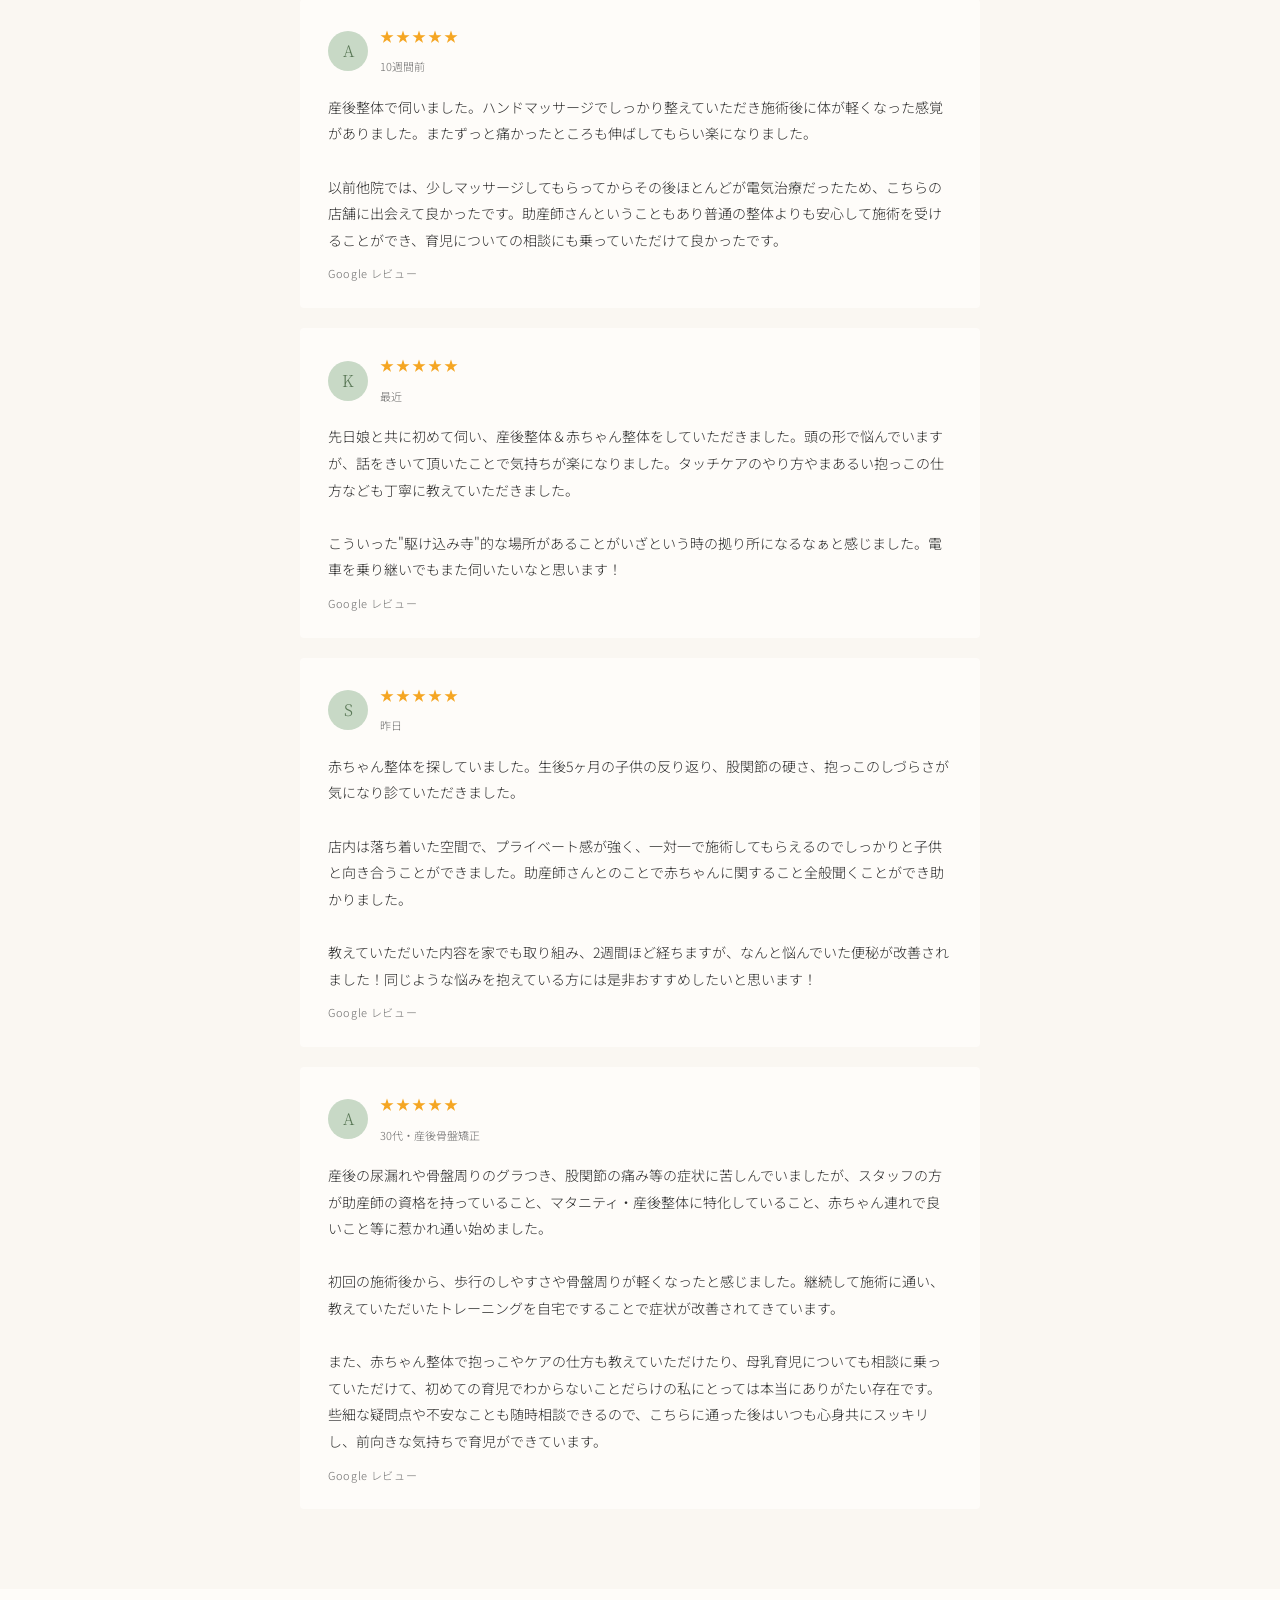
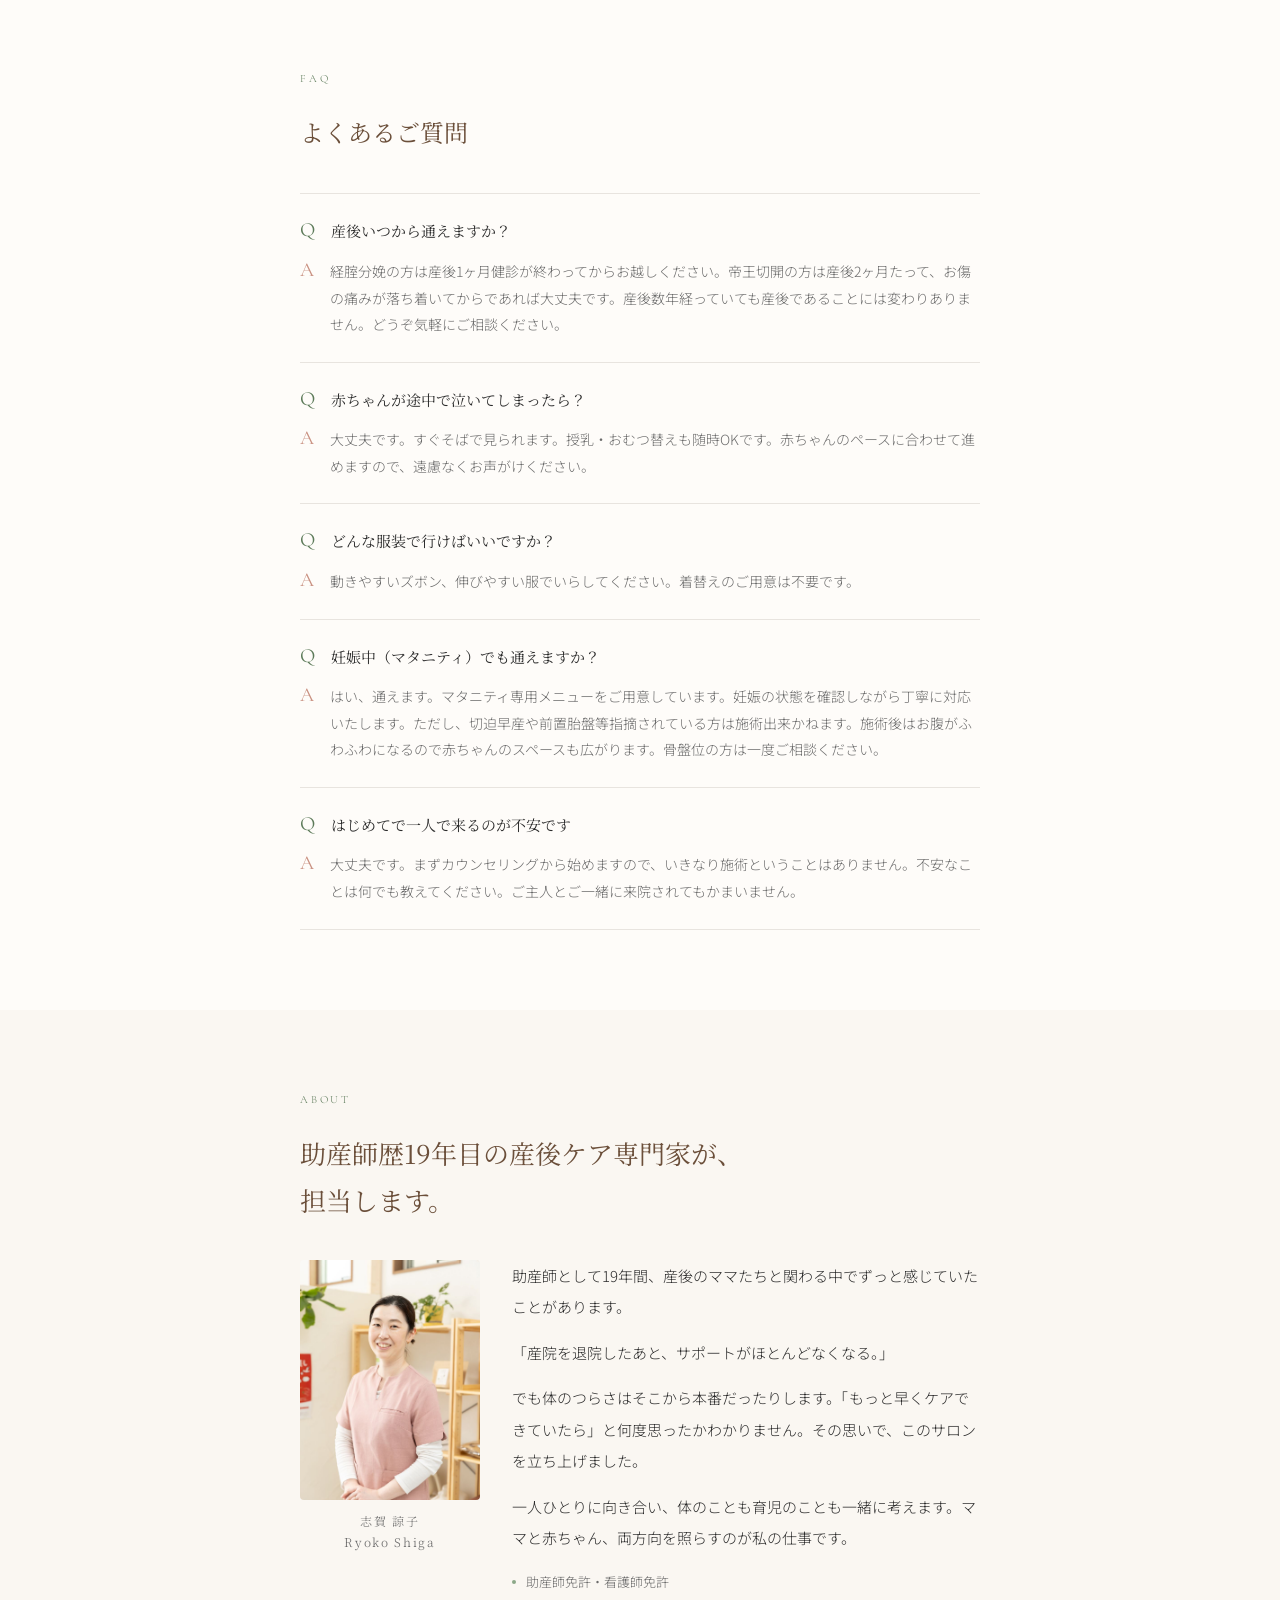
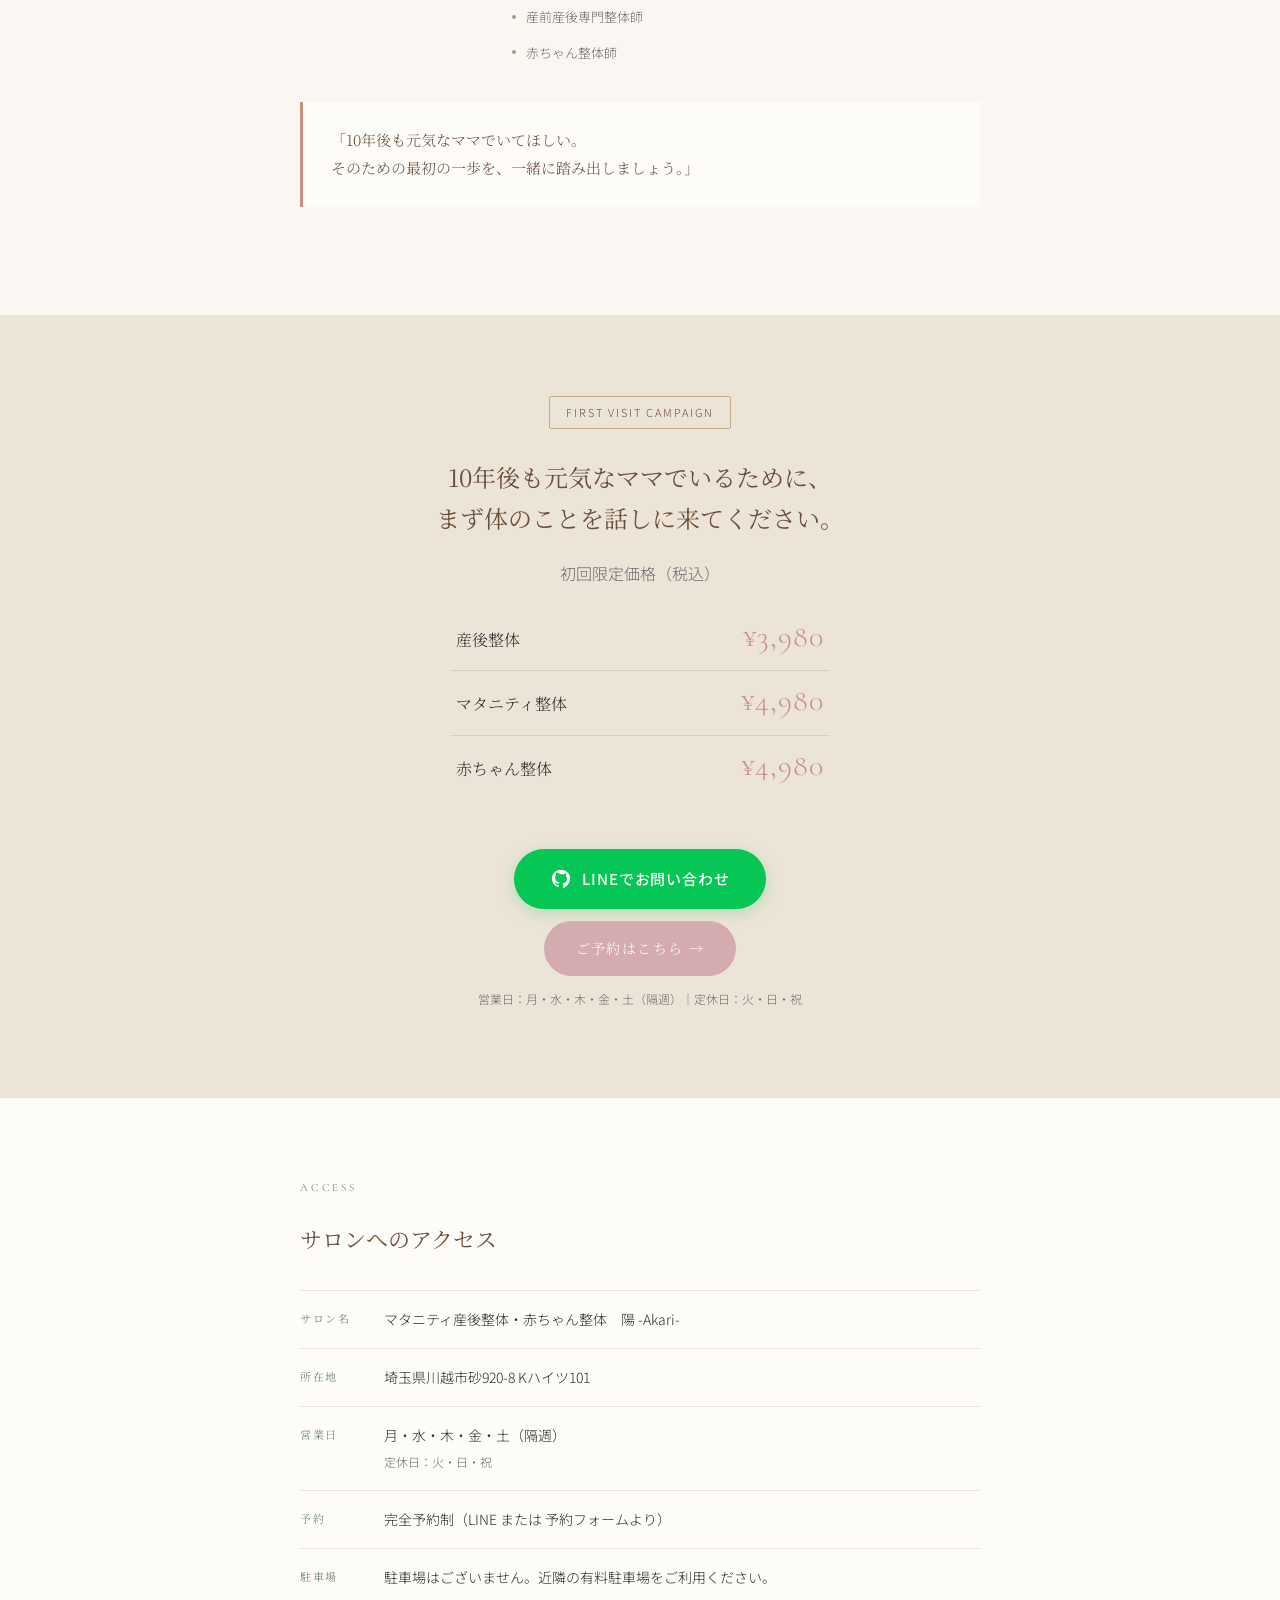
==== commit 2040fc2a: "Mention free childcare in the "come with your baby" difference card Co-Authored-By: Claude Opus 4.8 " ====
--- a/hajimete.html
+++ b/hajimete.html
@@ -909,7 +909,7 @@
         <div class="diff-card-num">3</div>
         <div>
           <div class="diff-card-title">赤ちゃんと一緒に通える</div>
-          <div class="diff-card-desc">赤ちゃんと一緒で大丈夫。泣いていても、誰かを気にする心配はありません。ベビーベッドやおもちゃもご用意しています。</div>
+          <div class="diff-card-desc">赤ちゃんと一緒で大丈夫。泣いていても、誰かを気にする心配はありません。ベビーベッドやおもちゃもご用意しています。<br><strong>毎週木曜10:00〜14:00は無料託児サービス</strong>もご利用ください。</div>
         </div>
       </div>
       <div class="diff-card">
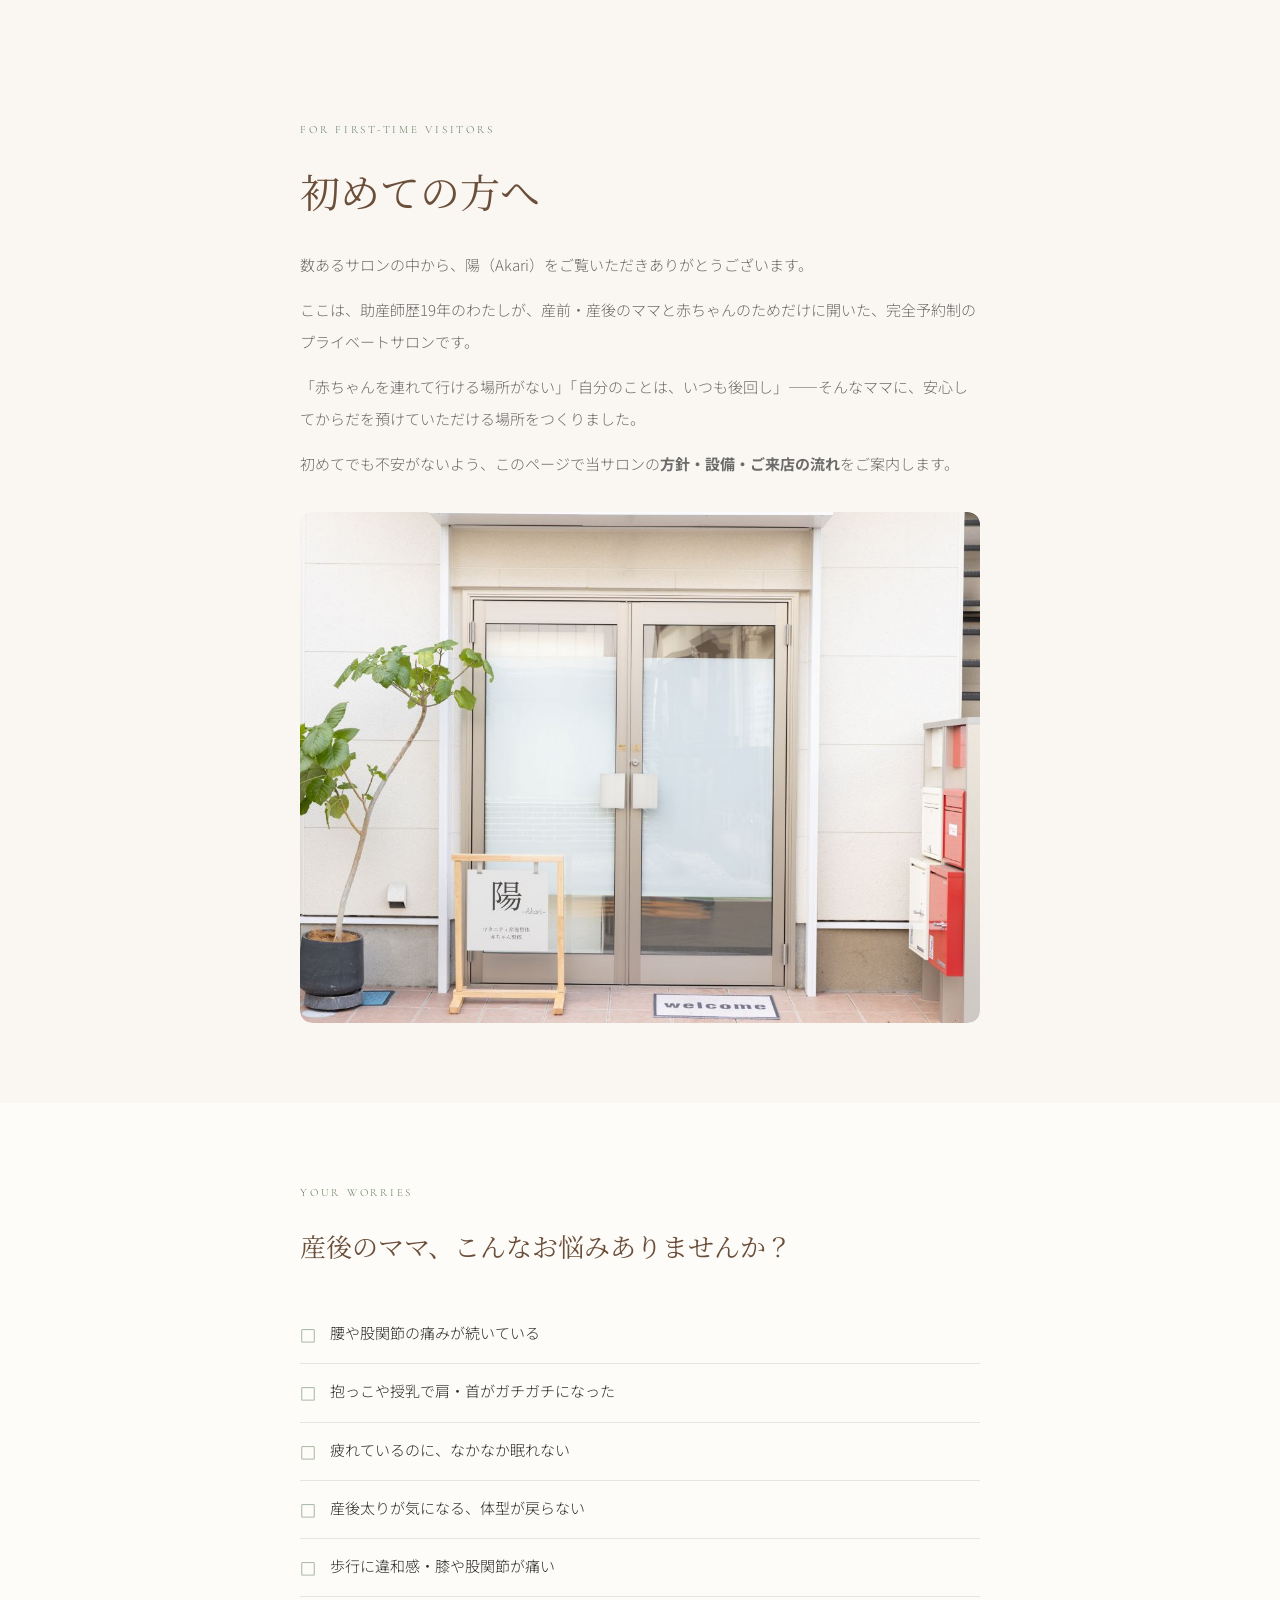
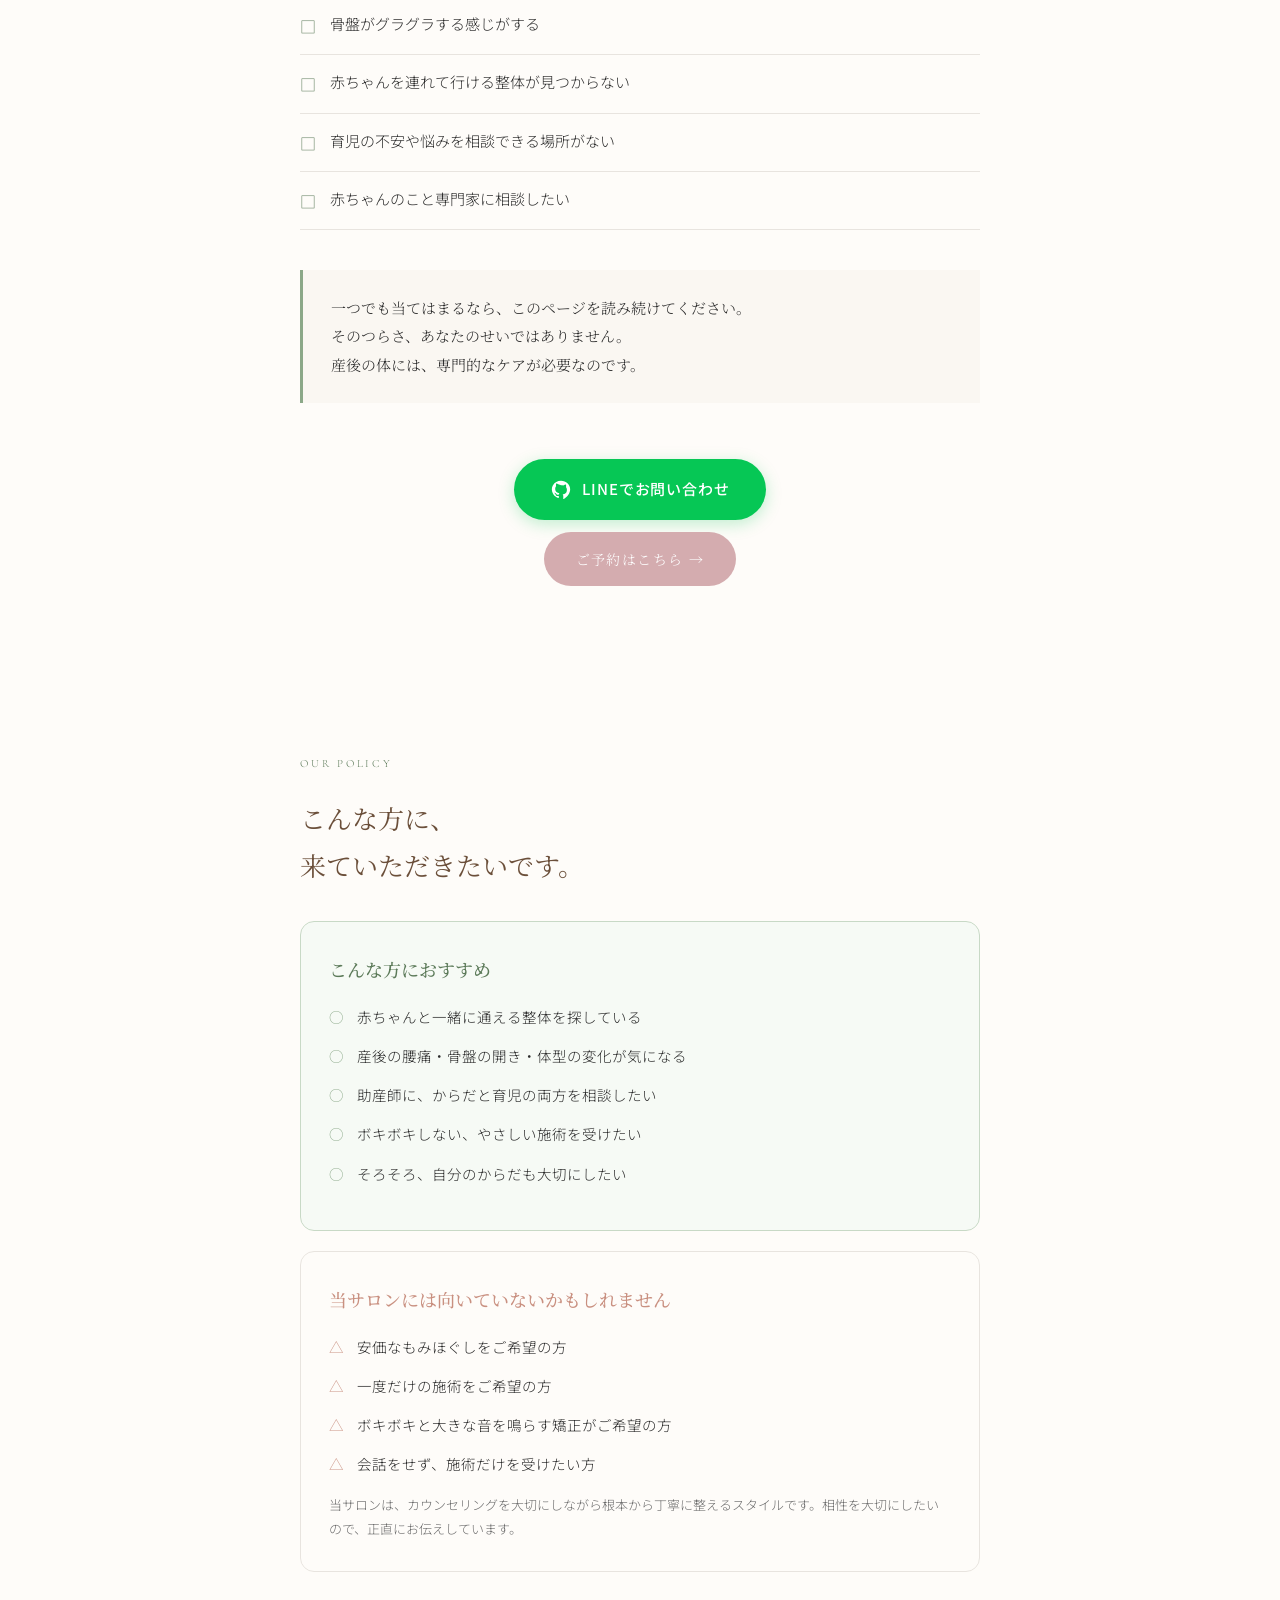
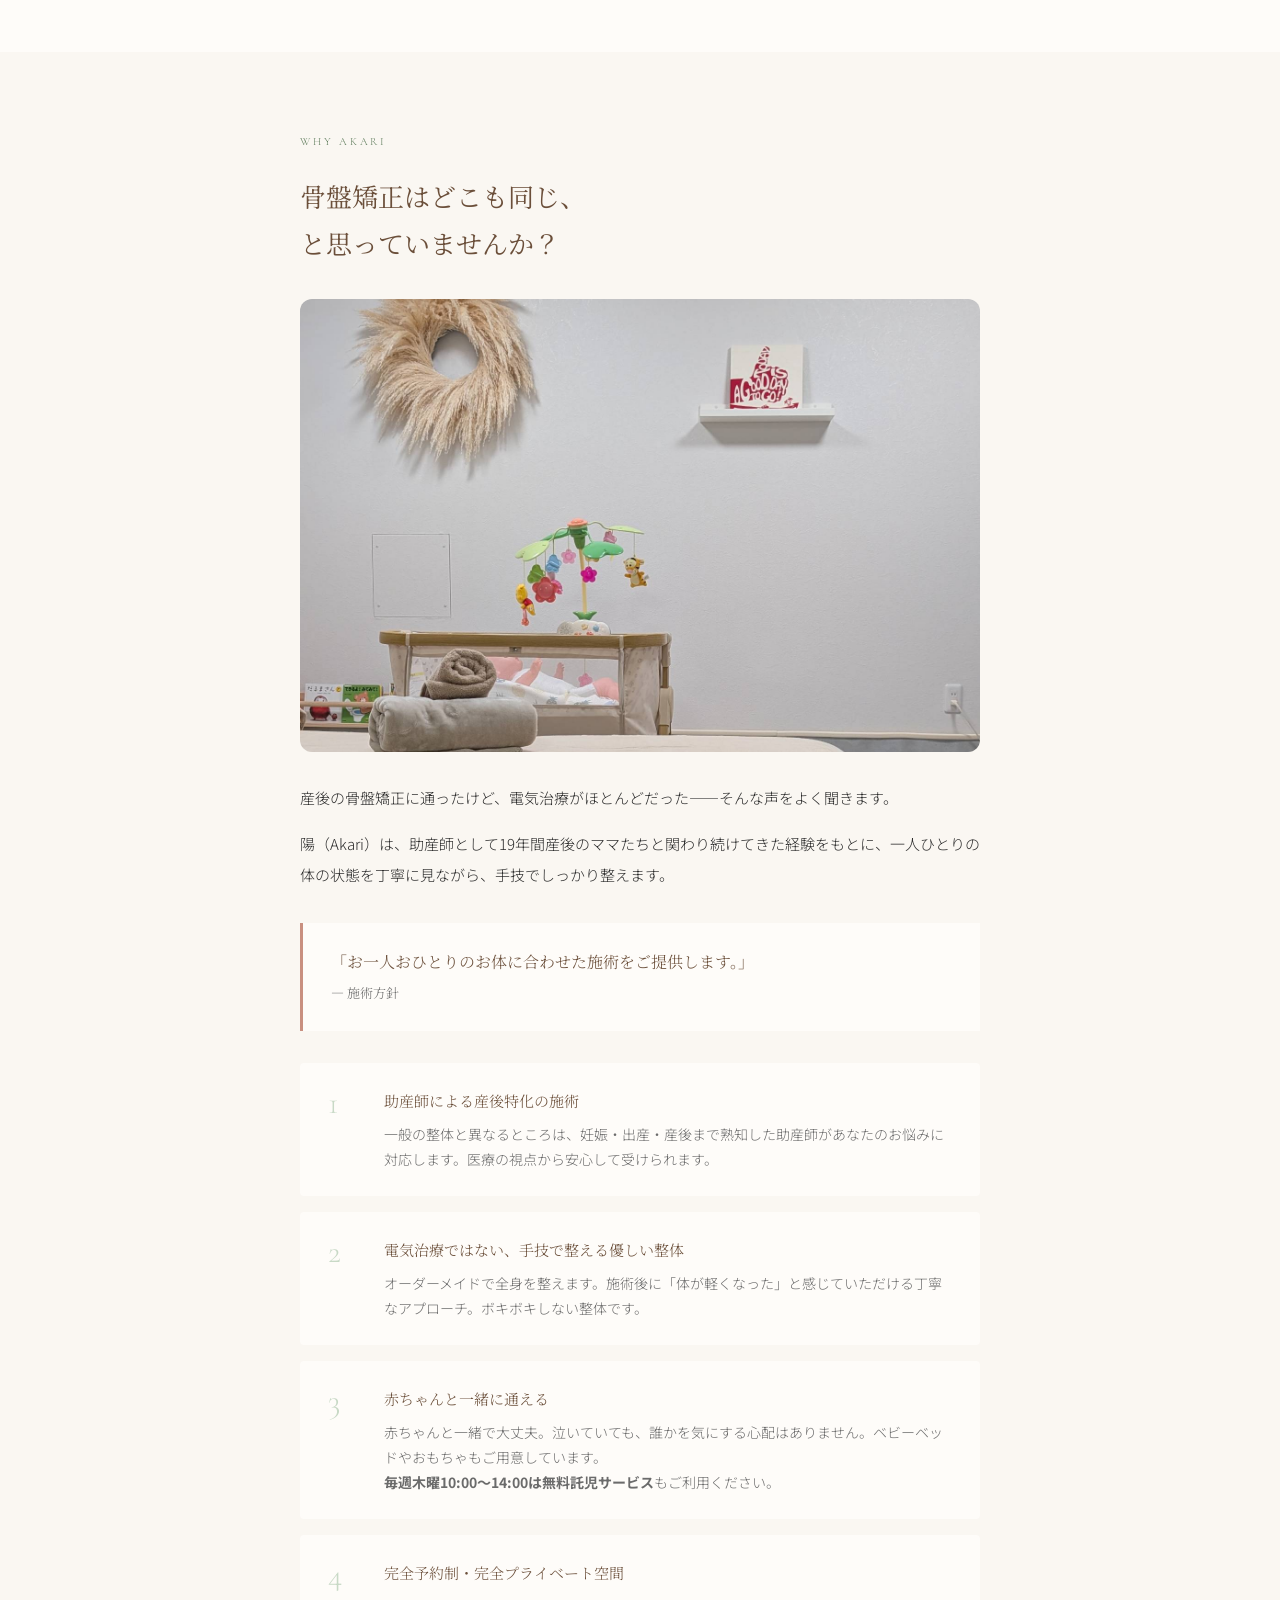
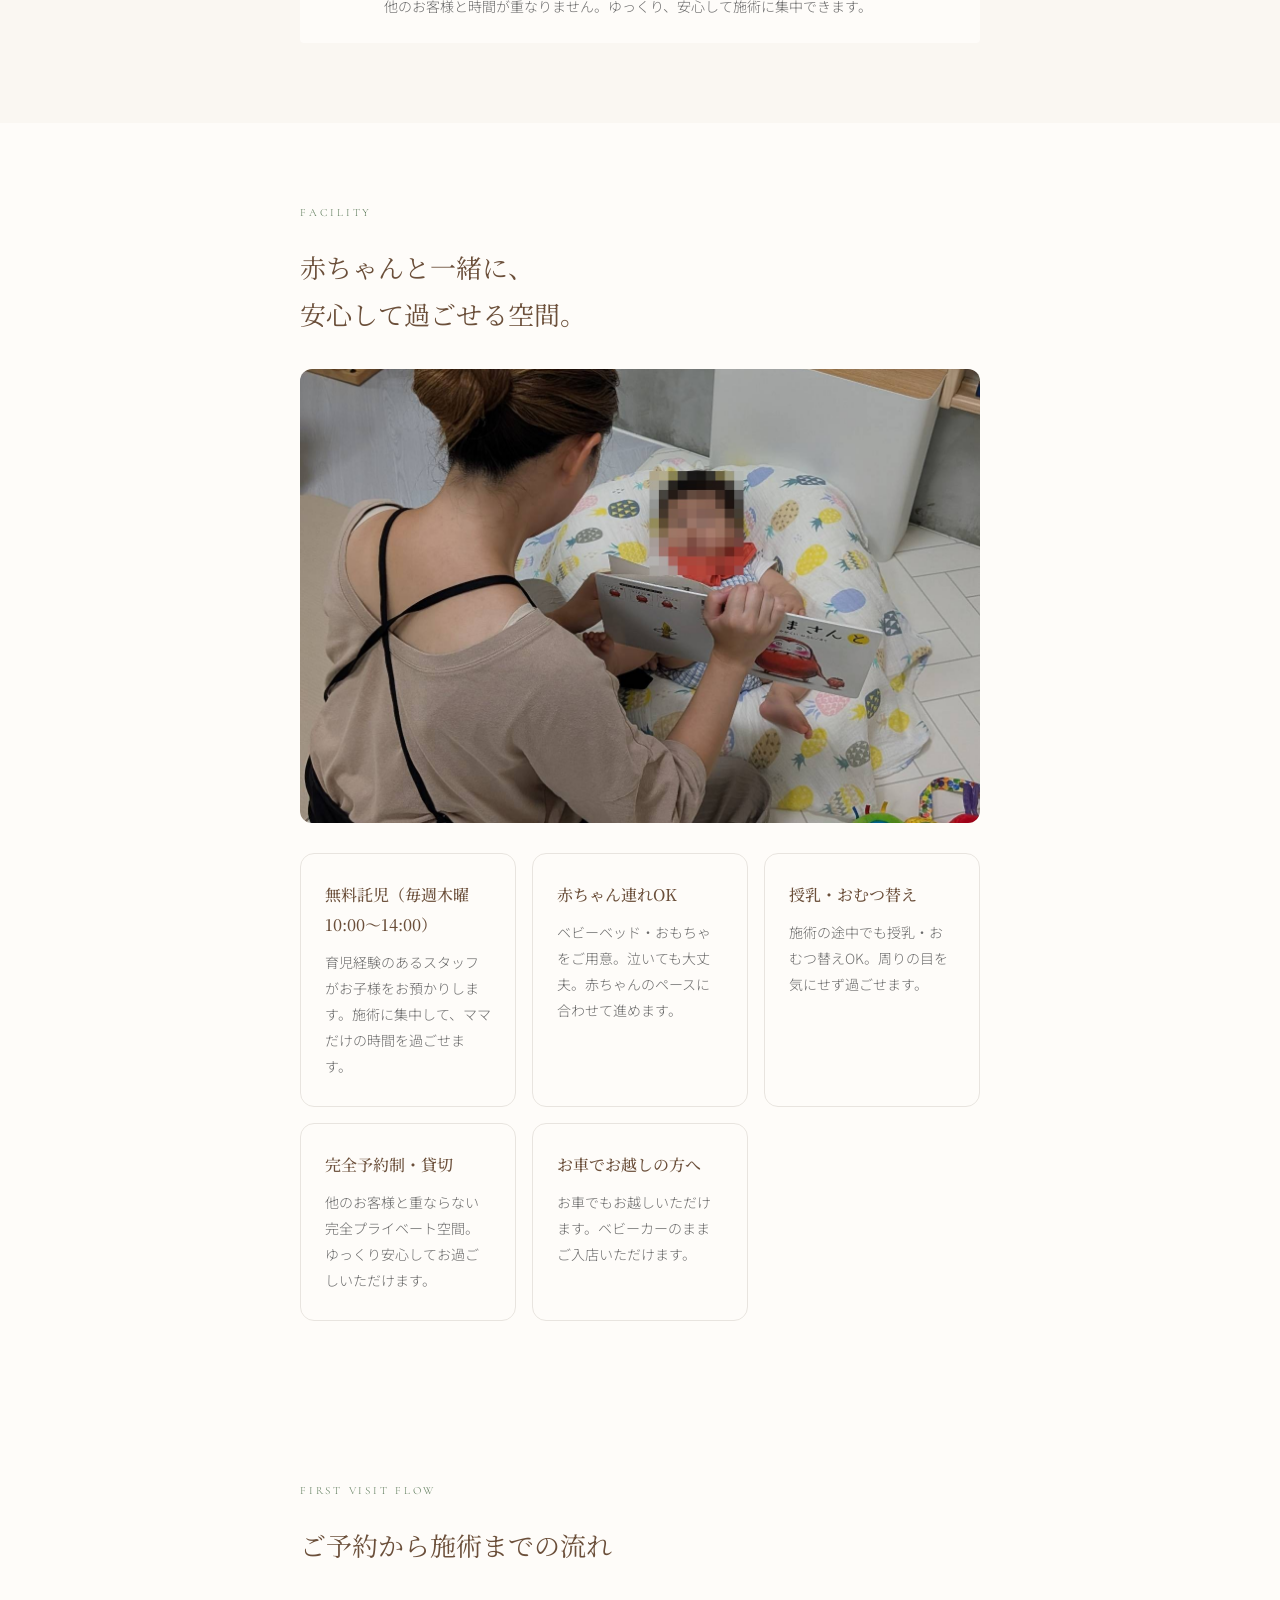
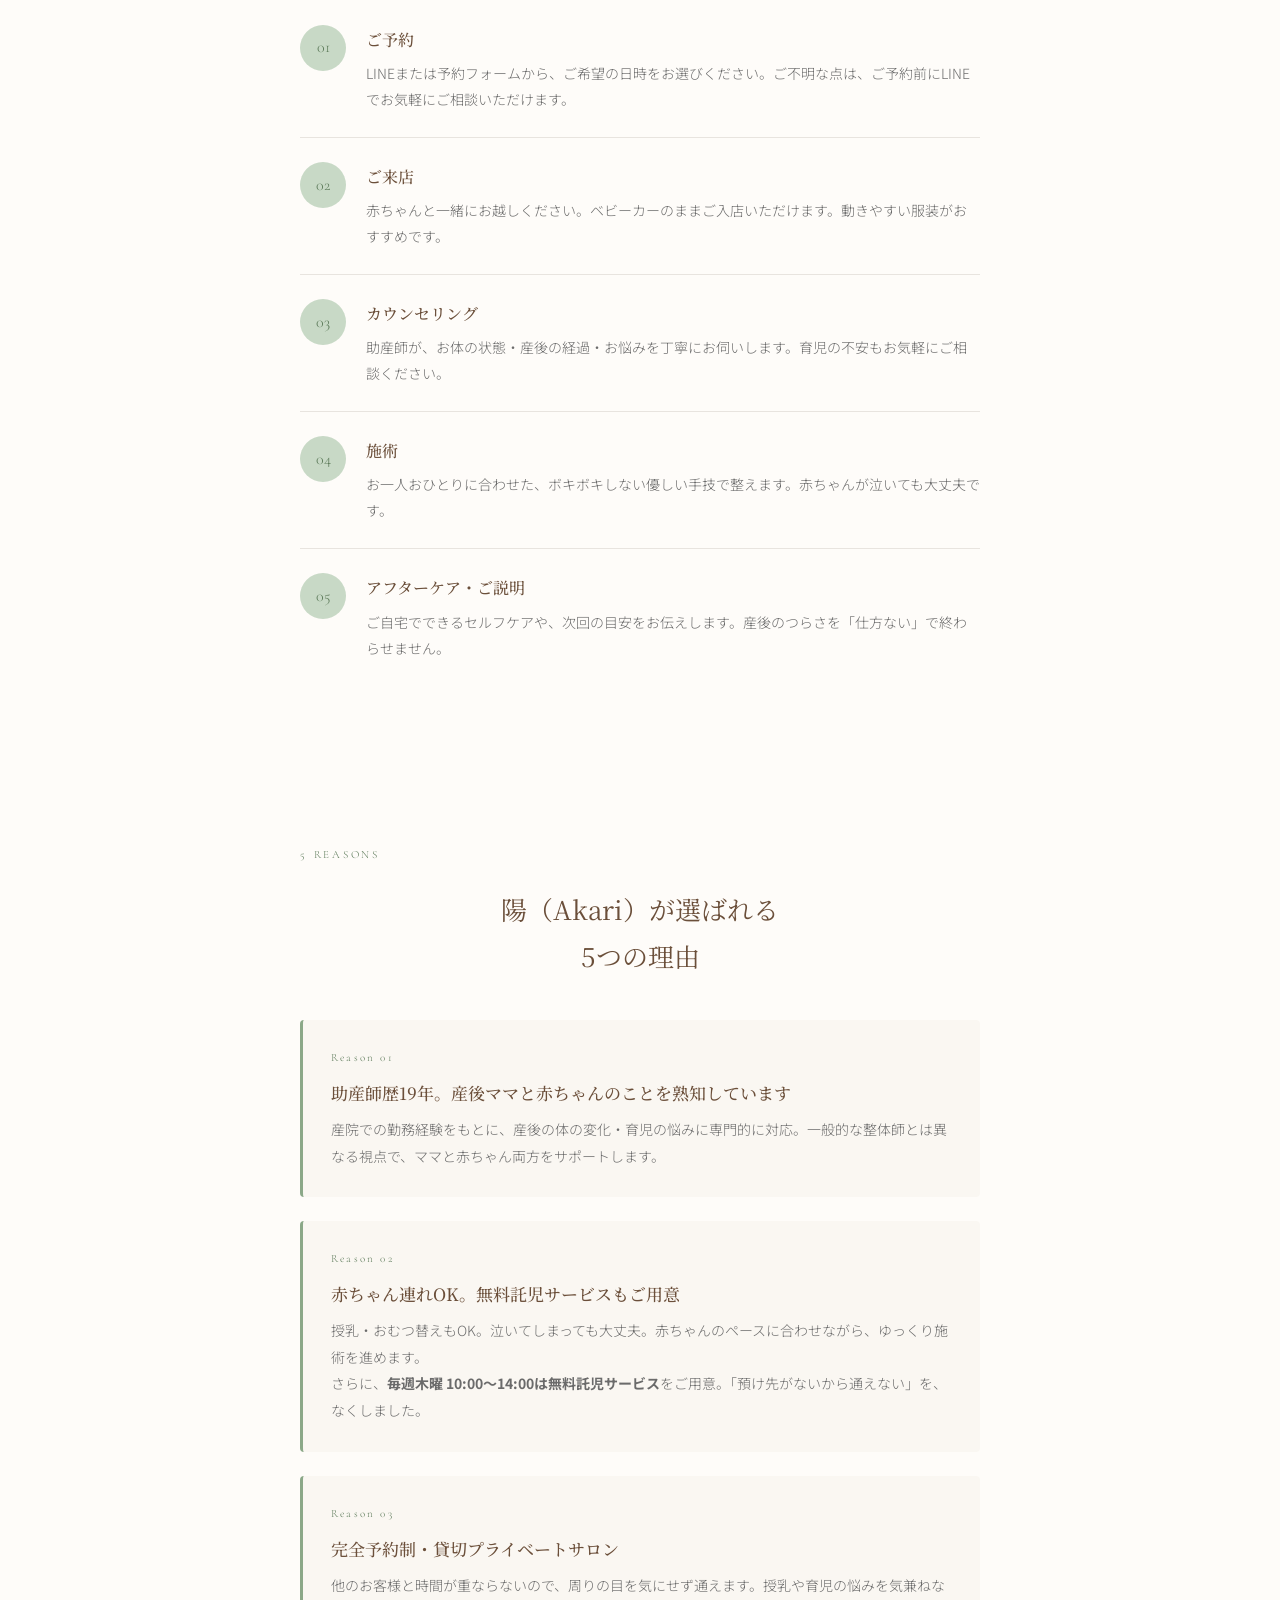
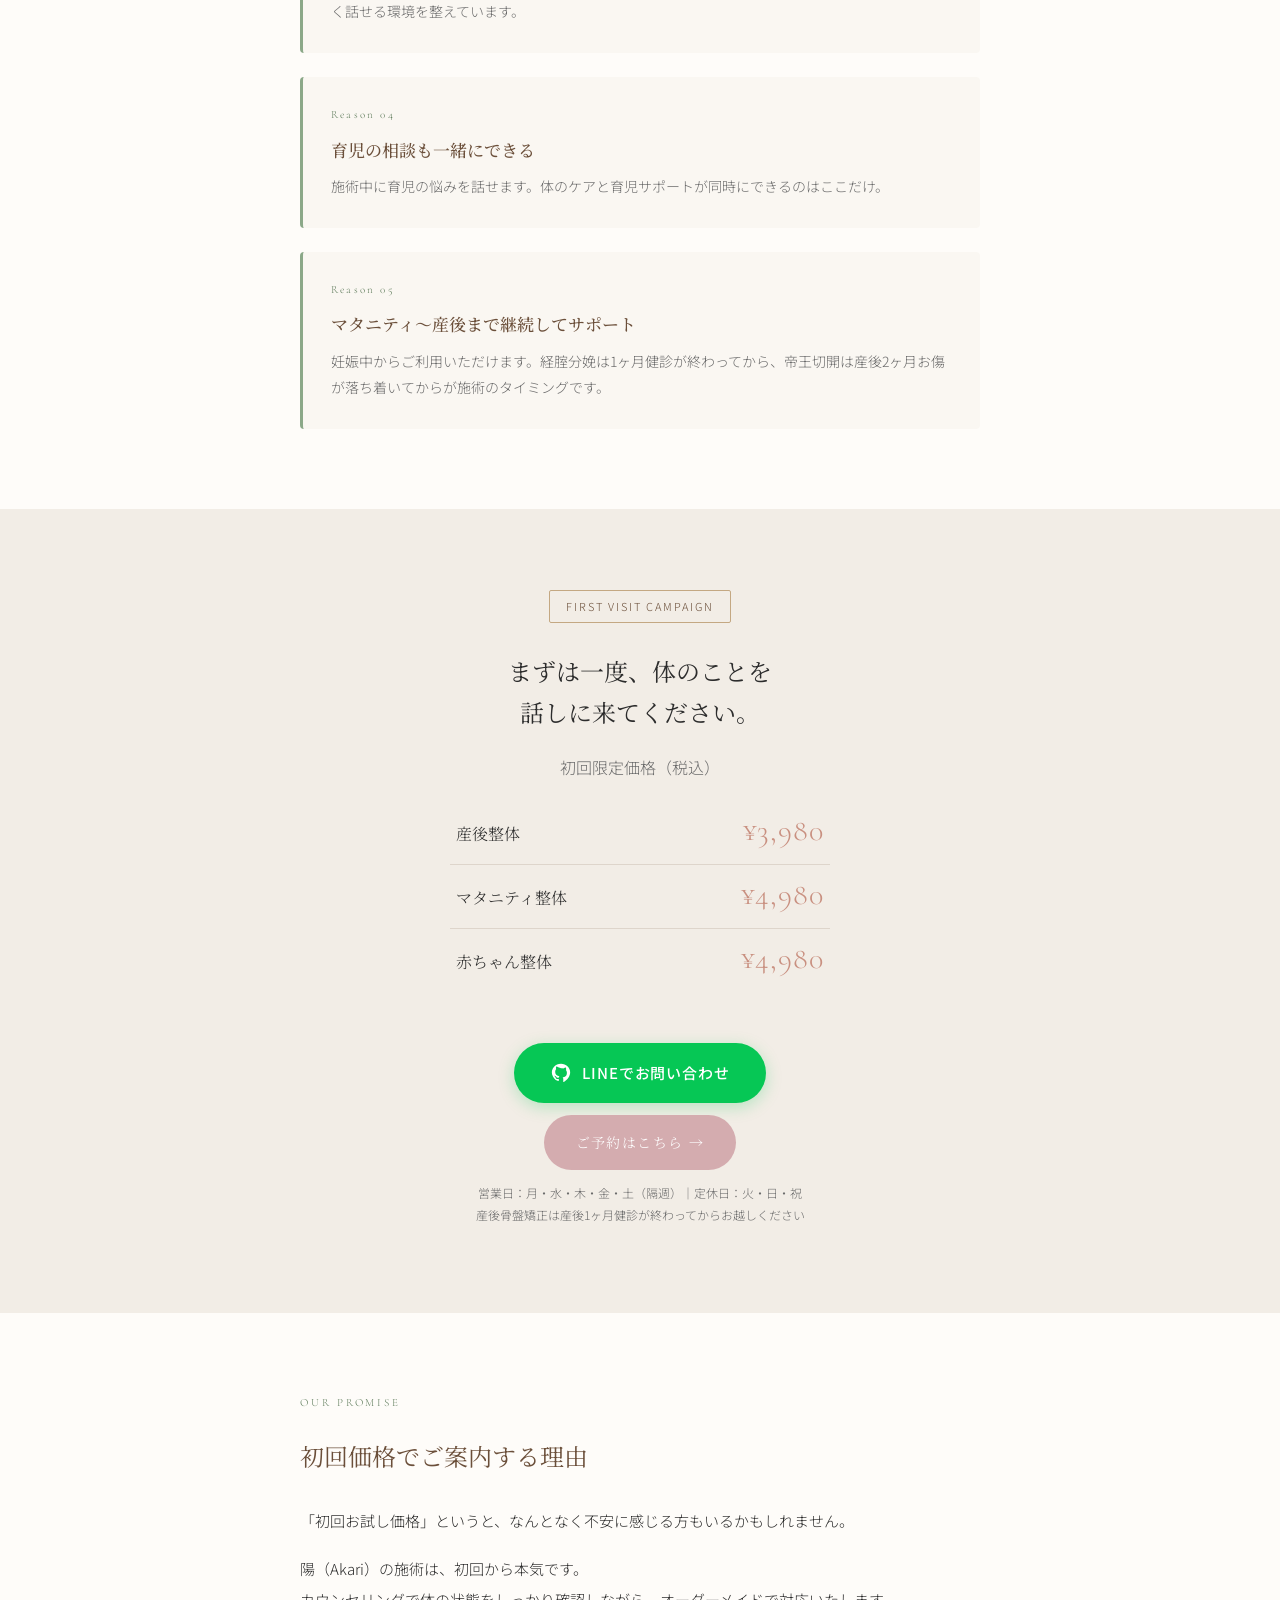
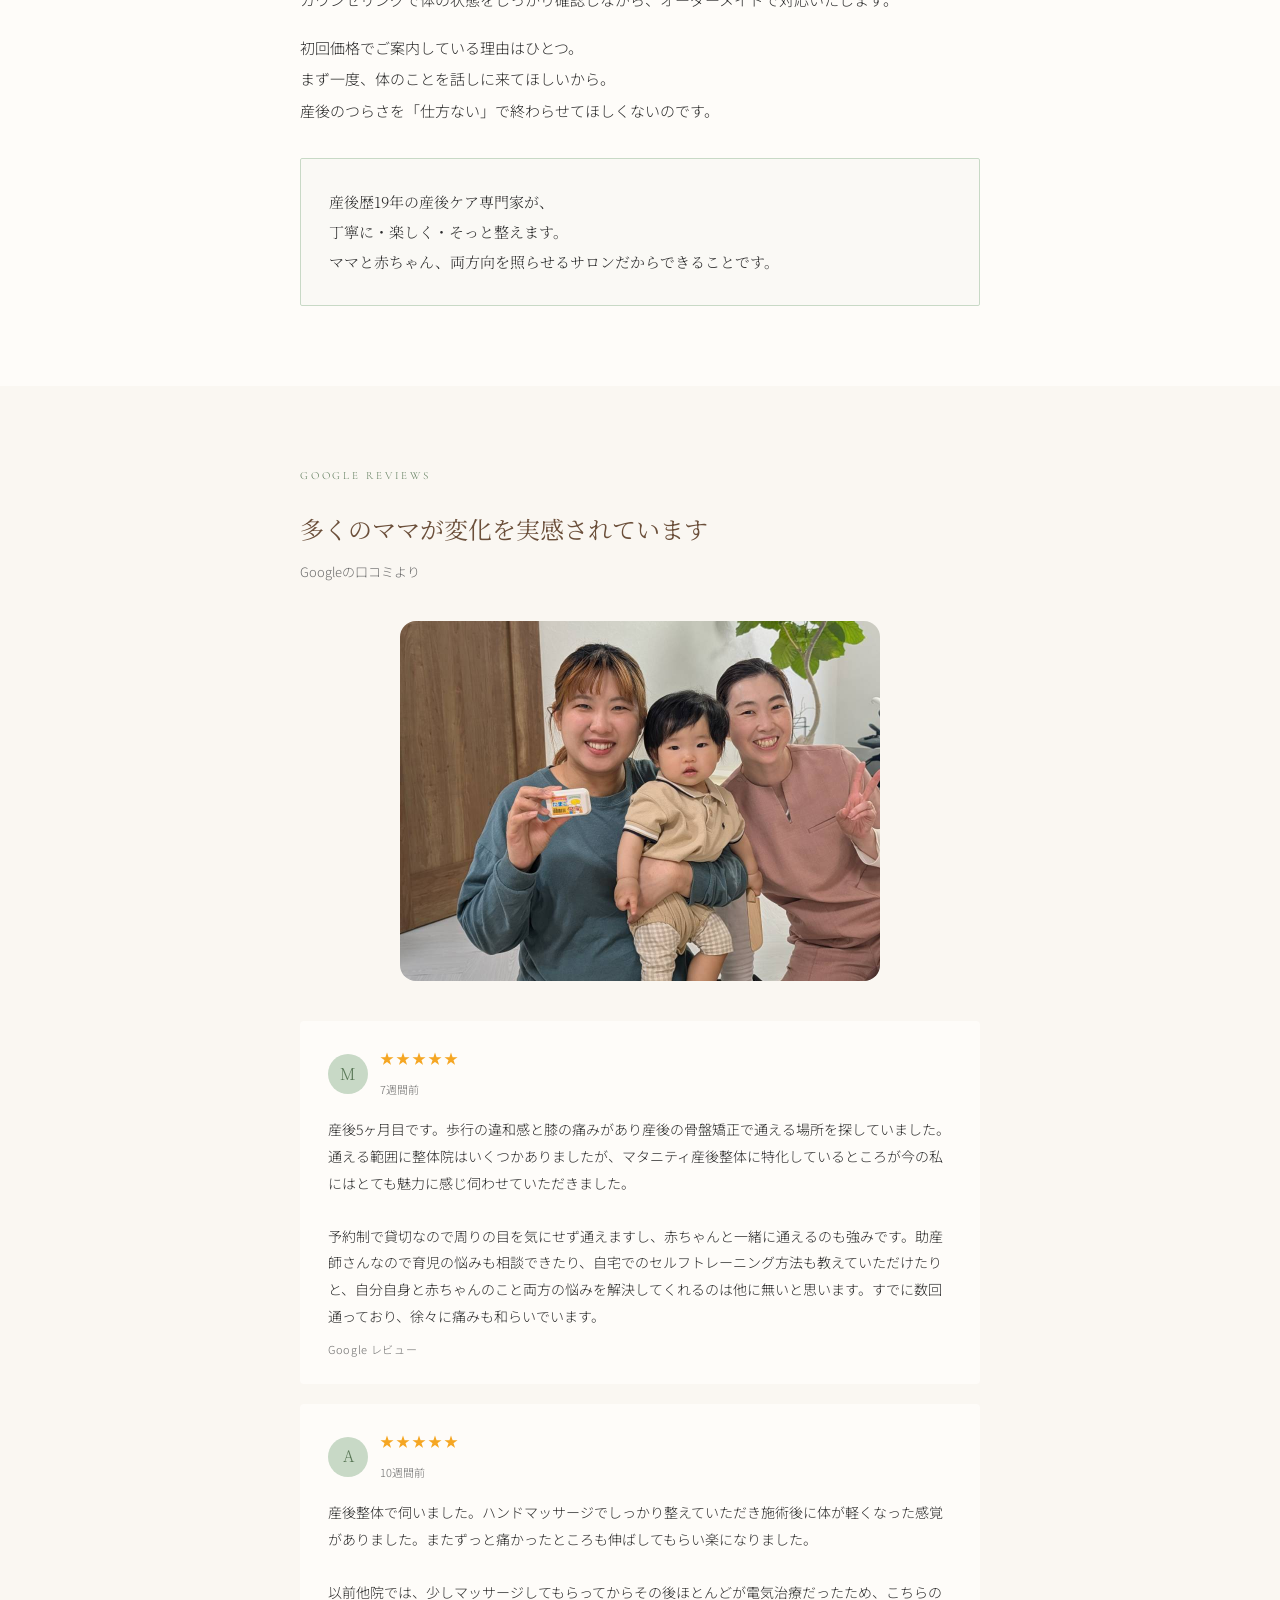
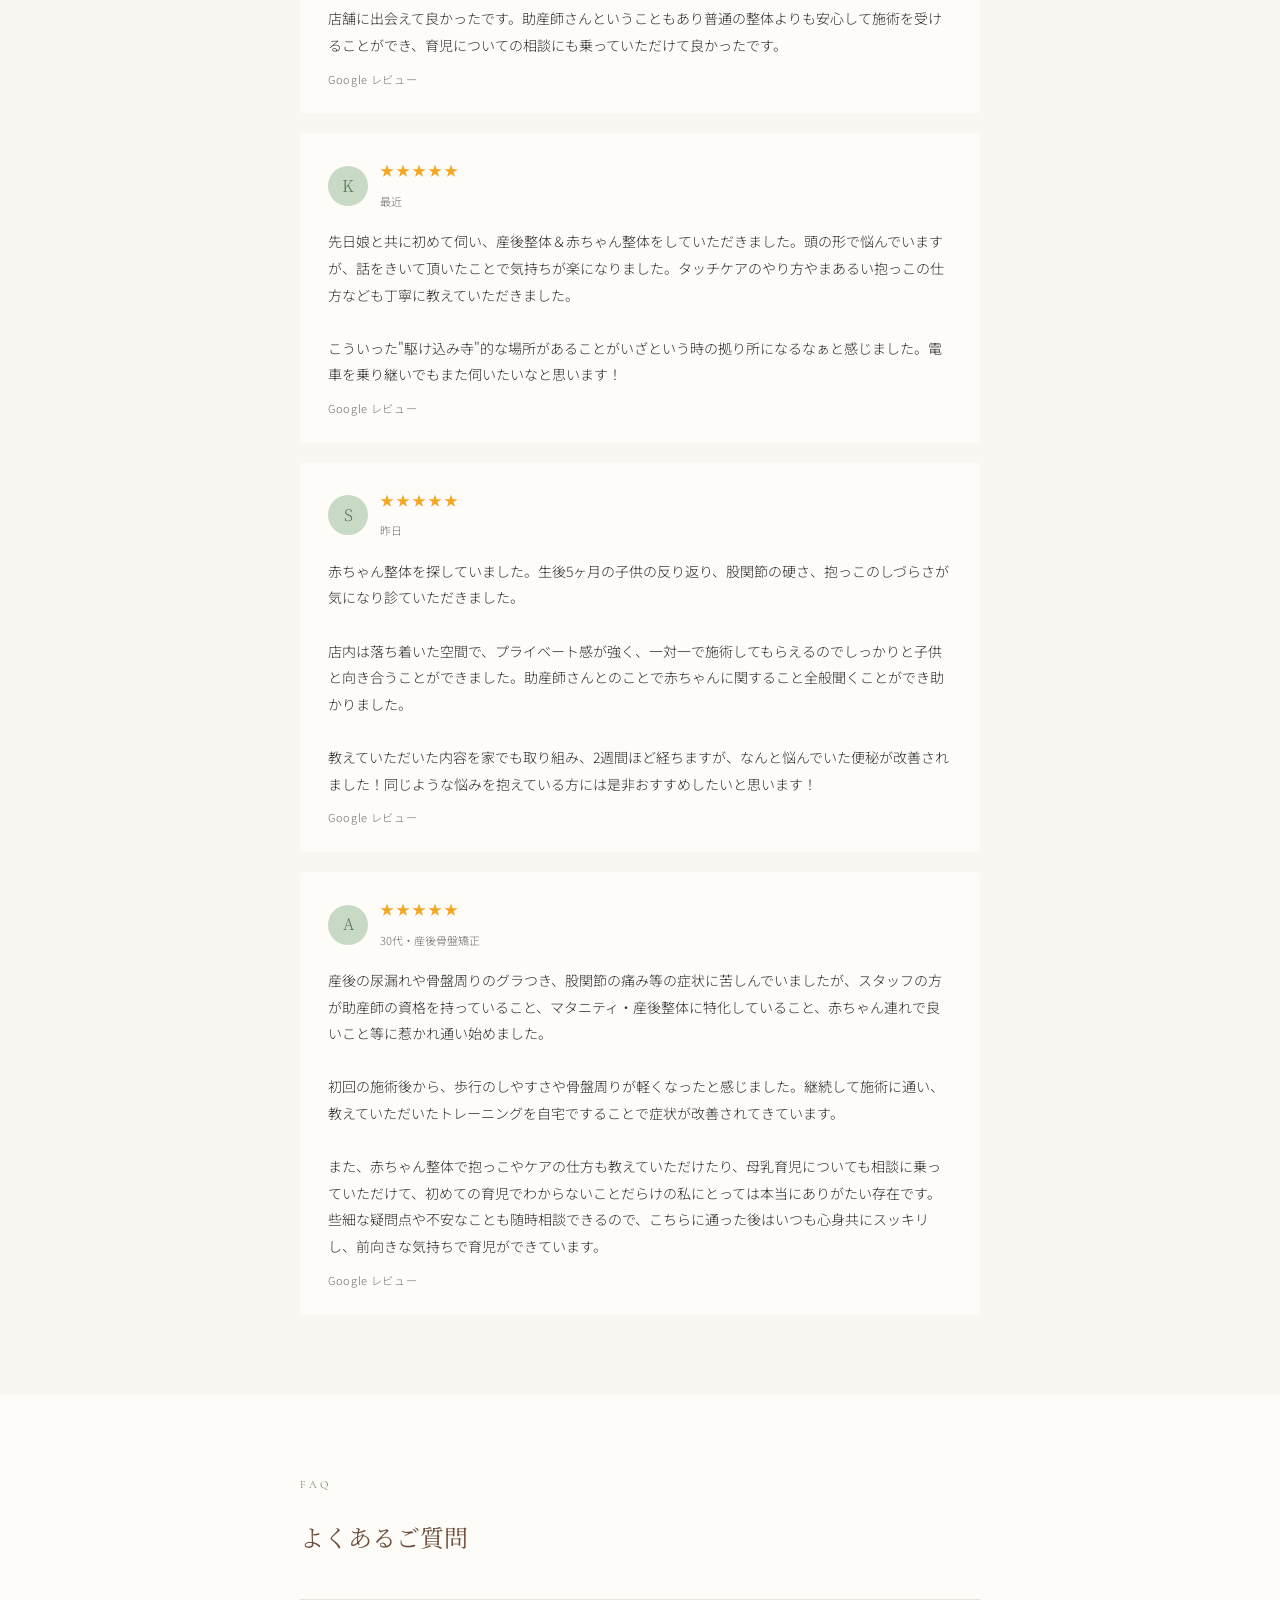
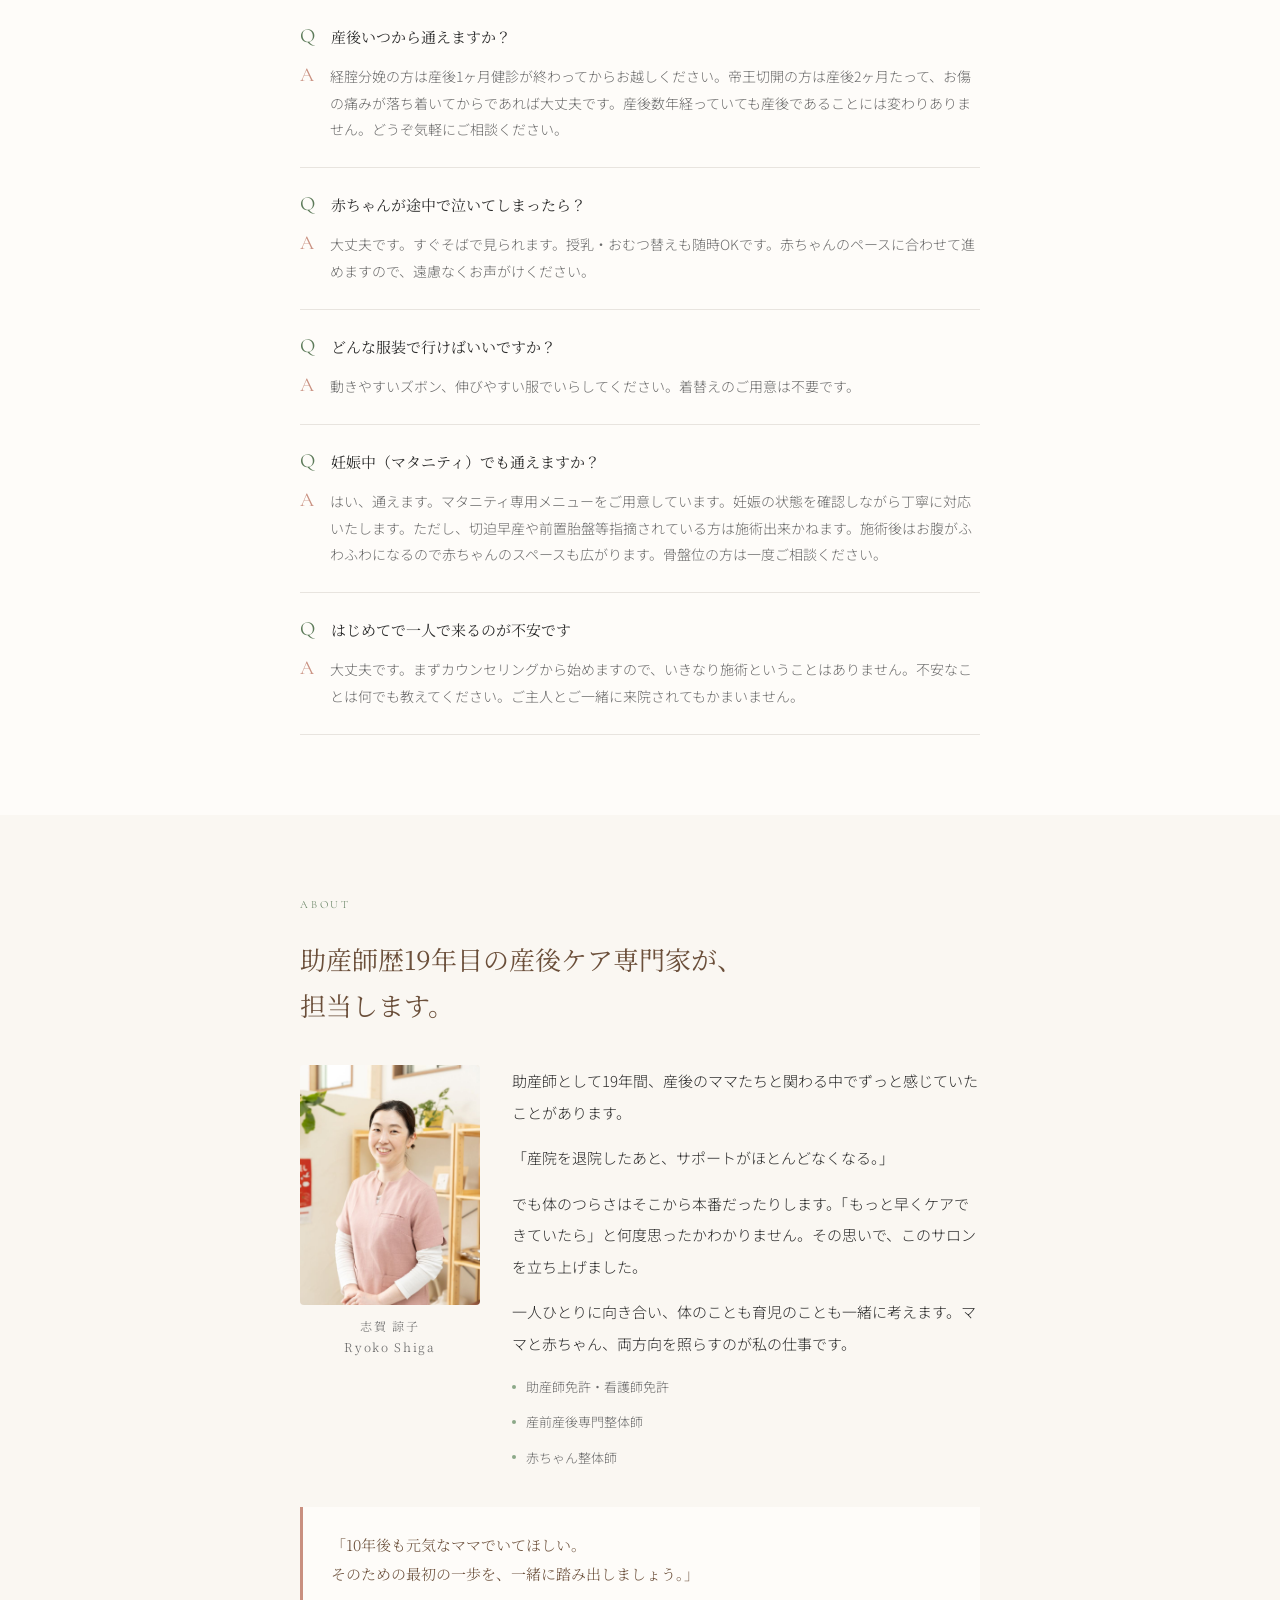
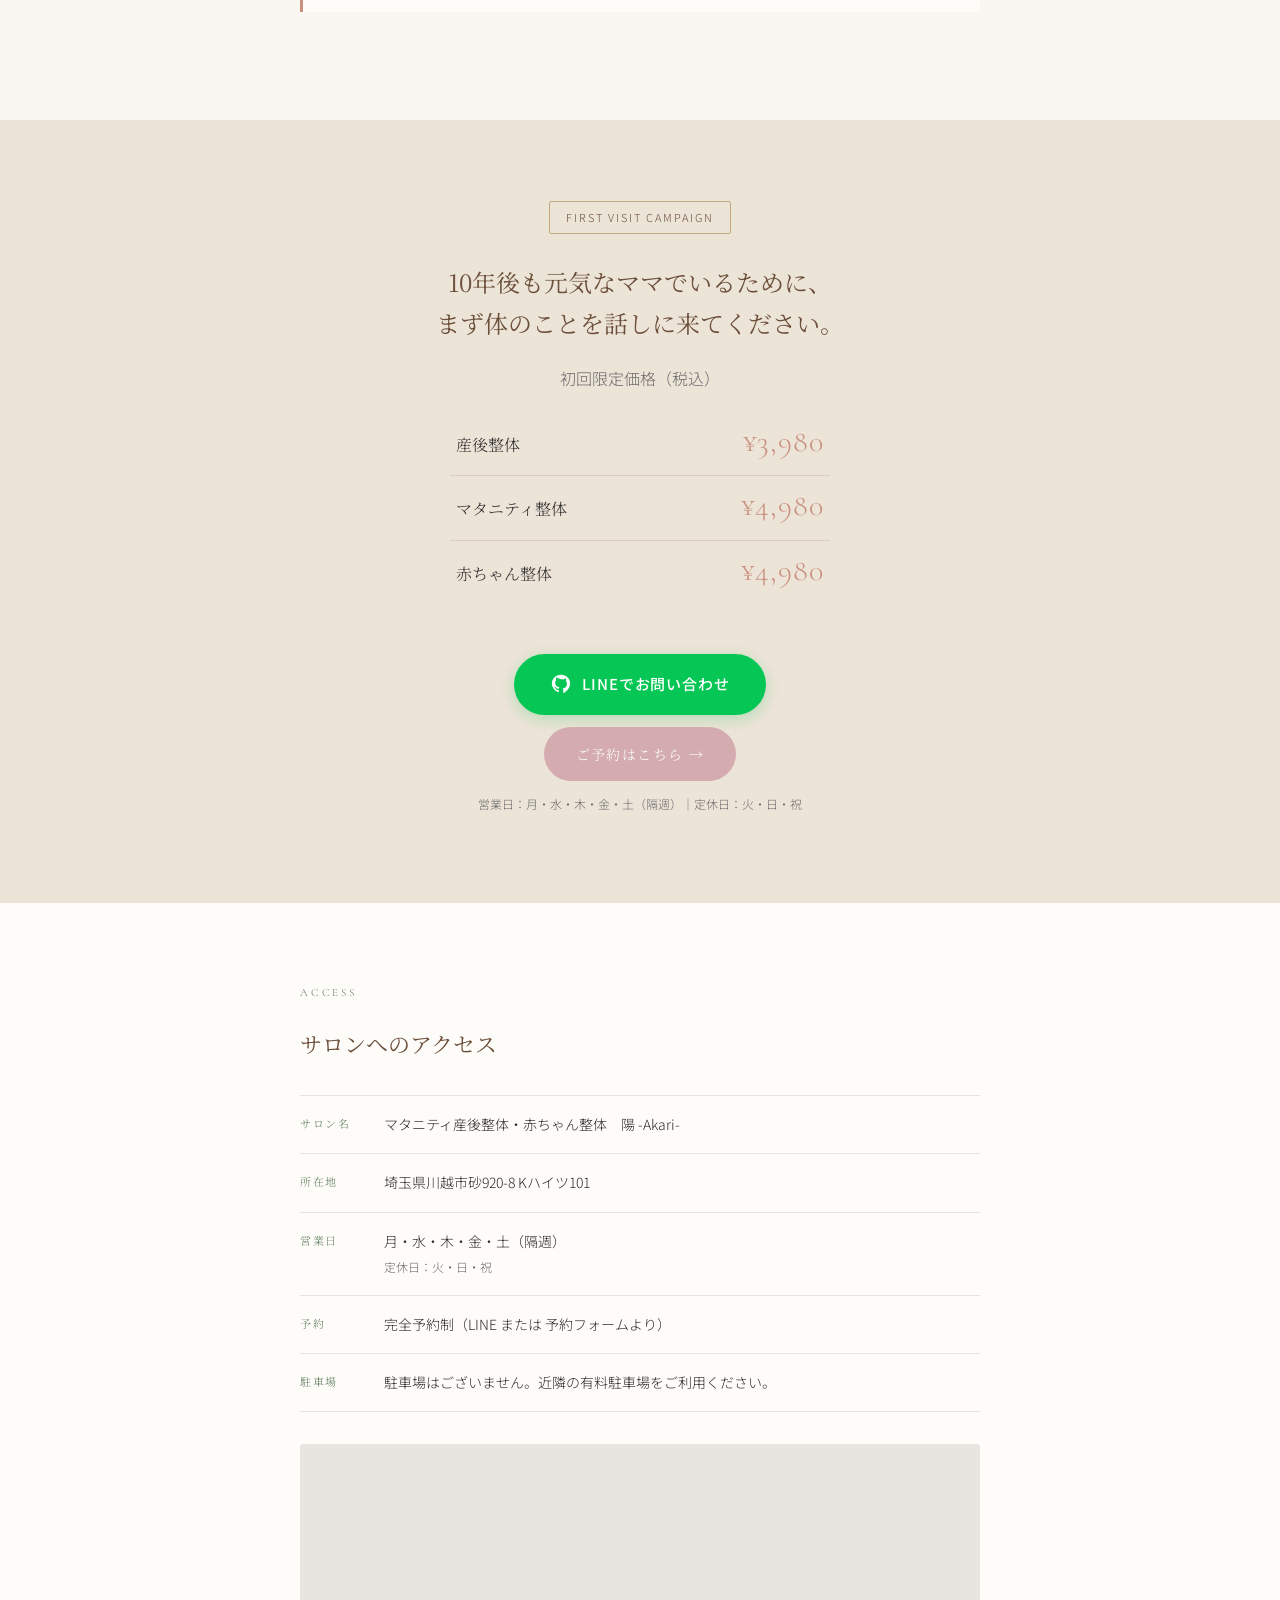
==== commit 6ae268f9: "Unify inline LP photos to a shared 3:2 aspect ratio (object-fit cover) Co-Authored-By: Claude Opus 4" ====
--- a/hajimete.html
+++ b/hajimete.html
@@ -439,6 +439,7 @@
     font-size: 13px;
     letter-spacing: 0.06em;
   }
+  .lp-photo { width: 100%; aspect-ratio: 3 / 2; object-fit: cover; display: block; }
   .price-list { max-width: 380px; margin: 4px auto 34px; }
   .price-row {
     display: flex;
@@ -880,7 +881,7 @@
     <span class="section-label">Why Akari</span>
     <h2 class="difference-catch">骨盤矯正はどこも同じ、<br>と思っていませんか？</h2>
     <div style="margin:8px 0 30px; border-radius:12px; overflow:hidden;">
-      <img src="images/room.jpg" alt="陽（Akari）の施術ルーム。施術ベッドと赤ちゃん用ベッドを完備した完全プライベート空間" style="width:100%; height:auto; display:block; border-radius:12px;">
+      <img src="images/room.jpg" alt="陽（Akari）の施術ルーム。施術ベッドと赤ちゃん用ベッドを完備した完全プライベート空間" class="lp-photo">
     </div>
     <div class="diff-body">
       <p>産後の骨盤矯正に通ったけど、電気治療がほとんどだった——そんな声をよく聞きます。</p>
@@ -929,7 +930,7 @@
     <span class="section-label">Facility</span>
     <h2 class="difference-catch">赤ちゃんと一緒に、<br>安心して過ごせる空間。</h2>
     <div style="margin:8px 0 30px; border-radius:12px; overflow:hidden;">
-      <img src="images/kids-space.jpg" alt="無料託児スペースで、スタッフが赤ちゃんに絵本を読む様子" style="width:100%; height:auto; display:block; border-radius:12px;">
+      <img src="images/kids-space.jpg" alt="無料託児スペースで、スタッフが赤ちゃんに絵本を読む様子" class="lp-photo">
     </div>
     <div class="facility-grid">
       <div class="facility-item">
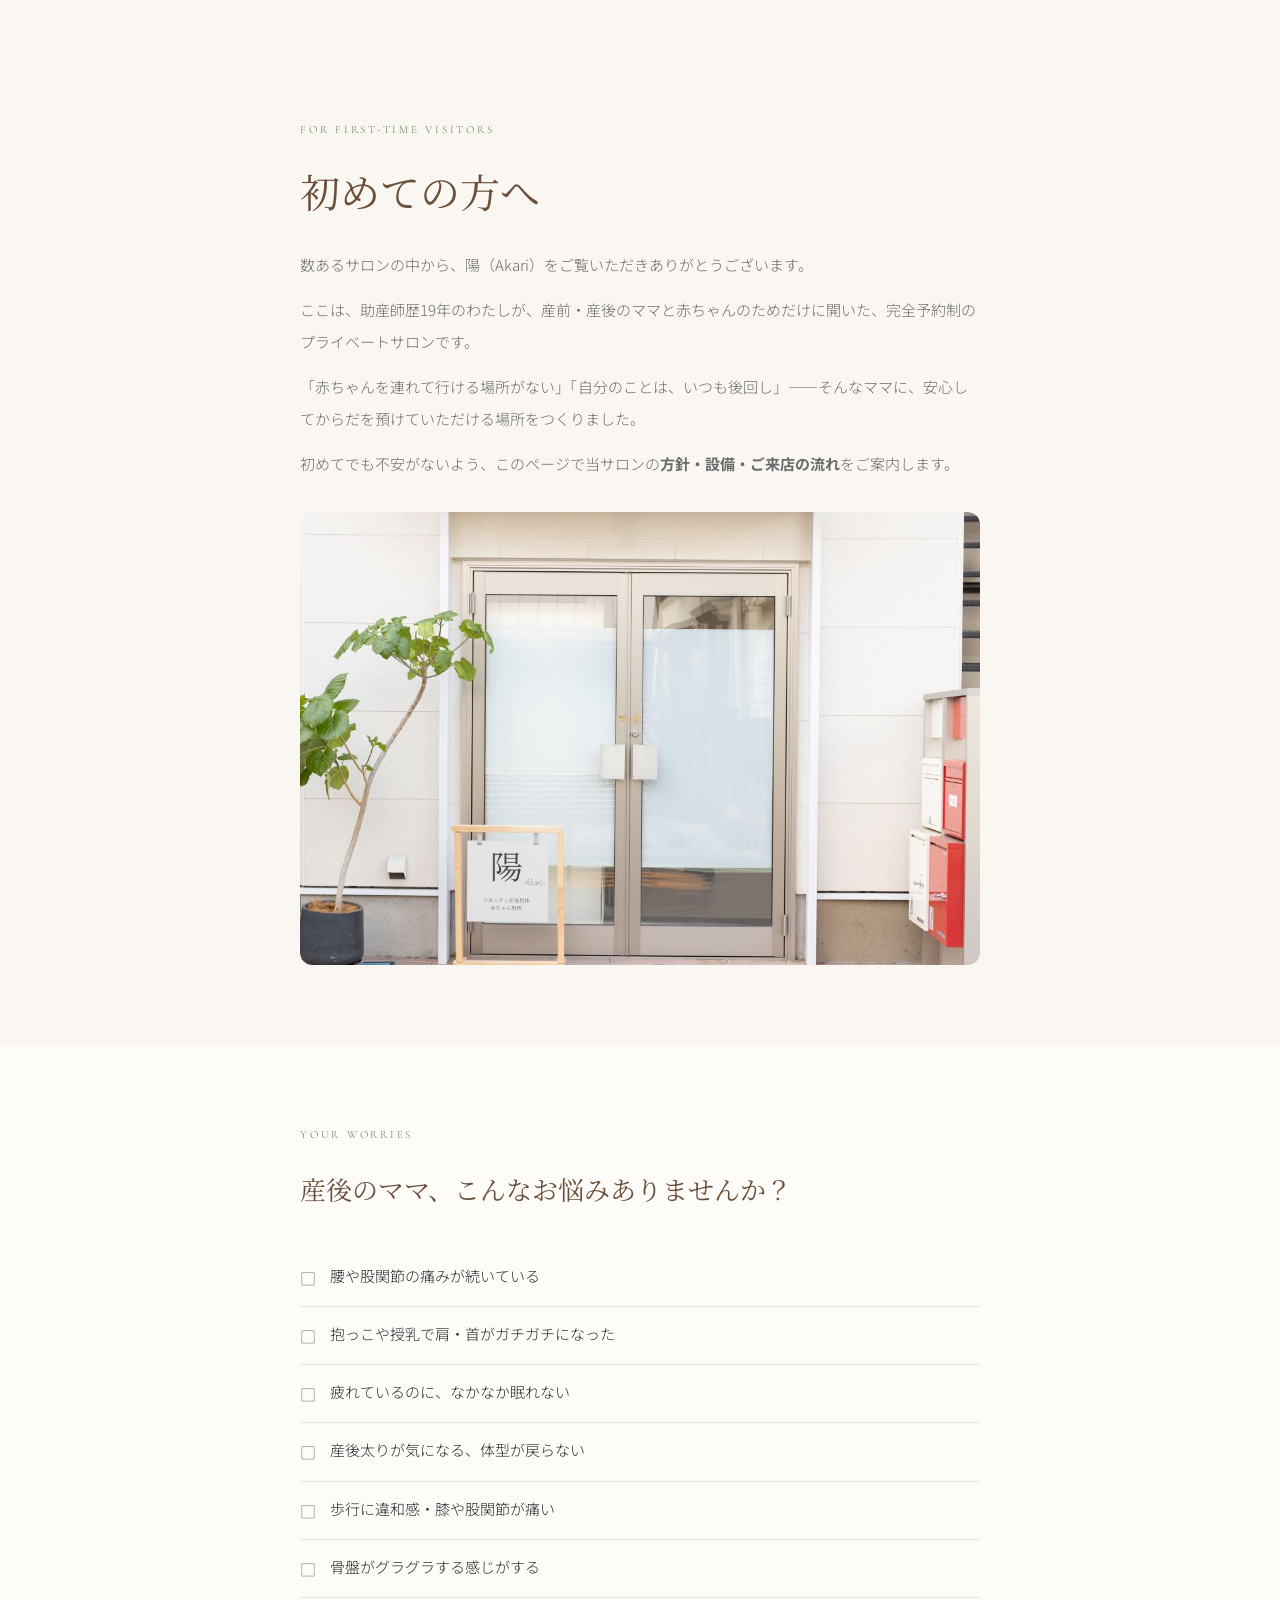
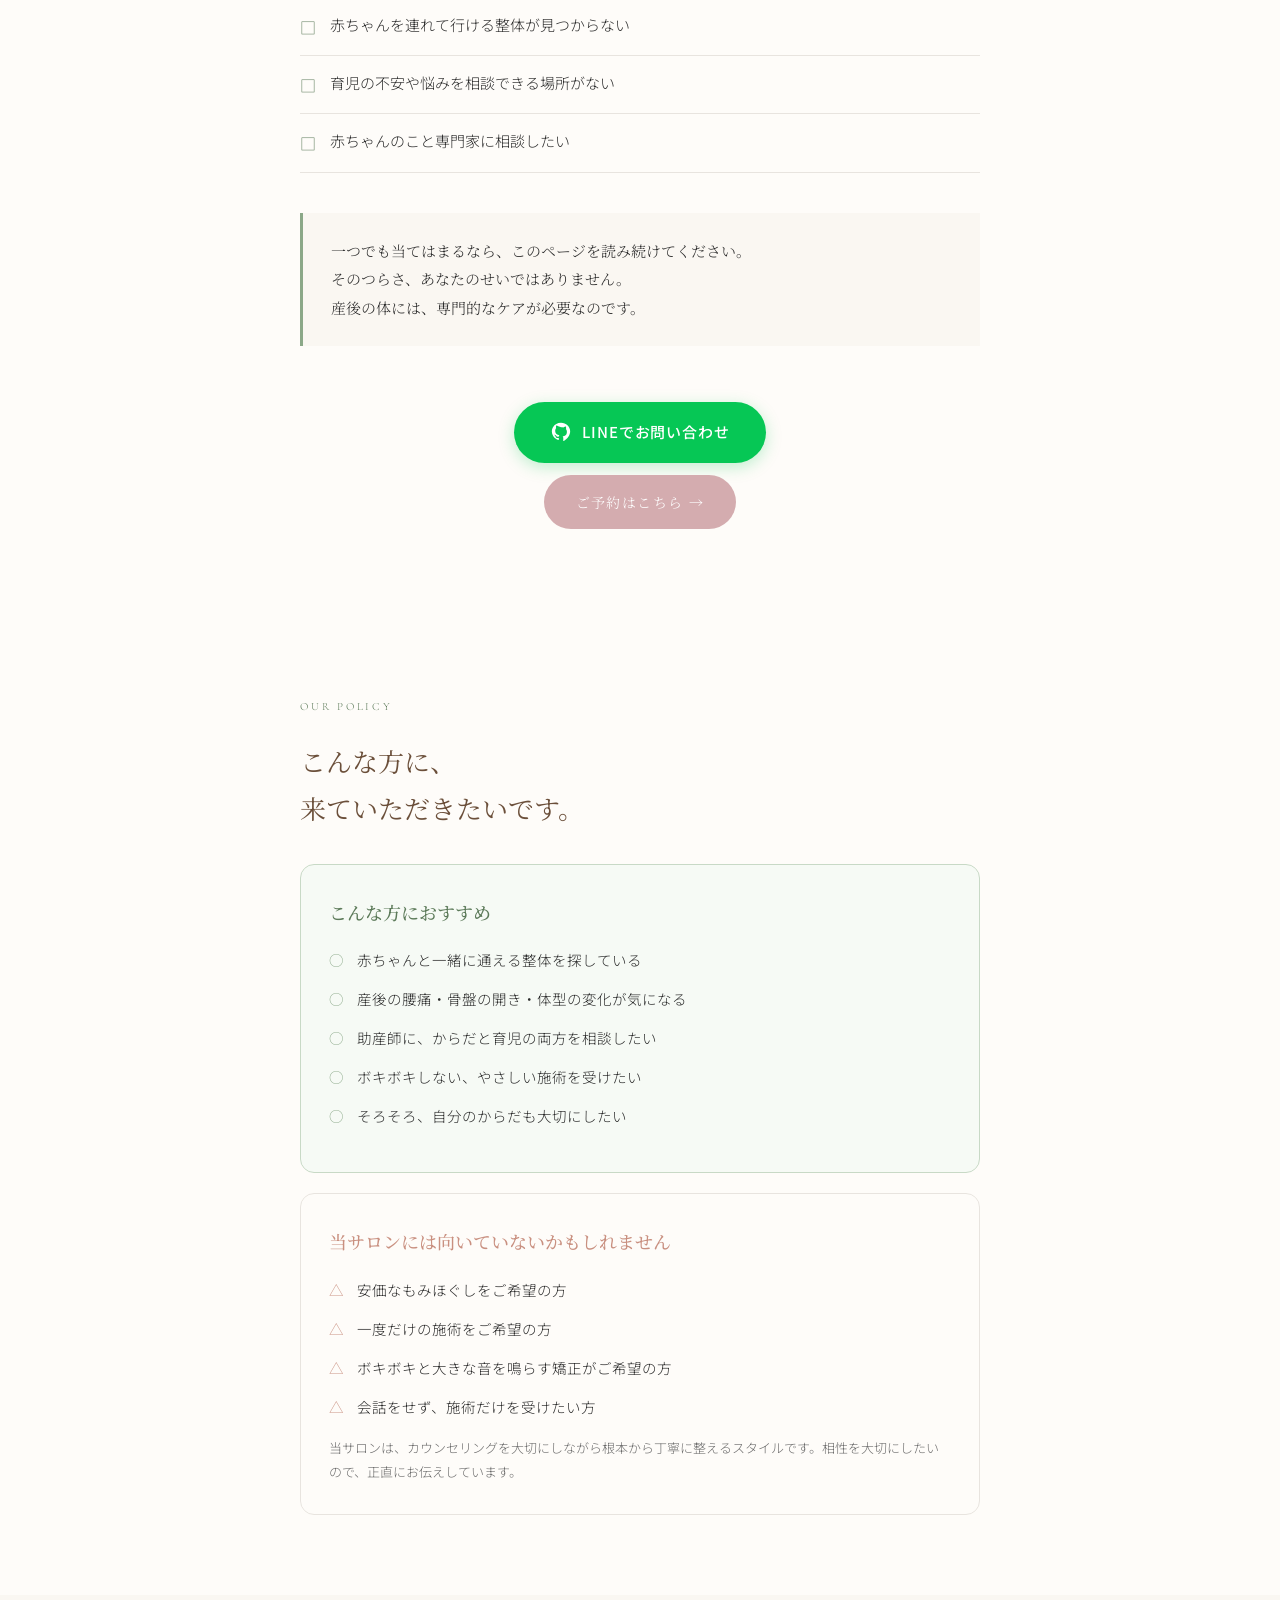
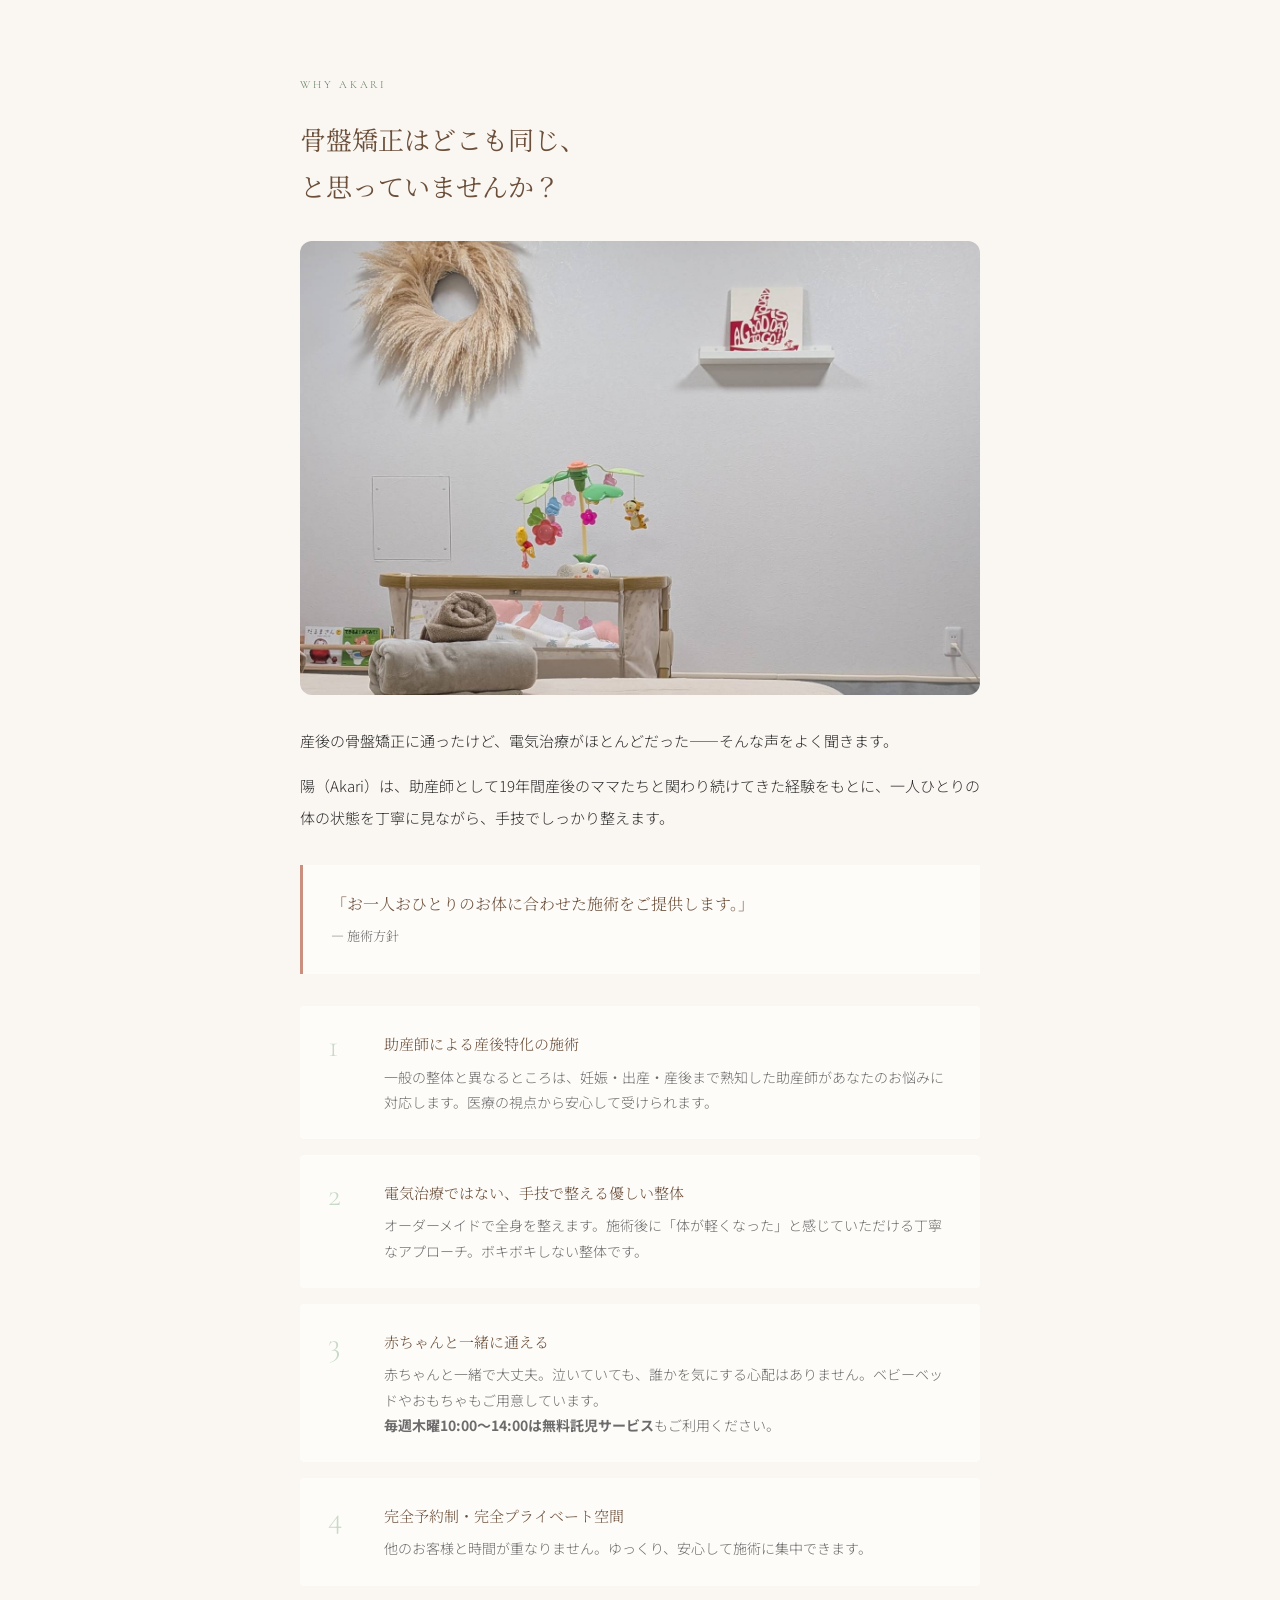
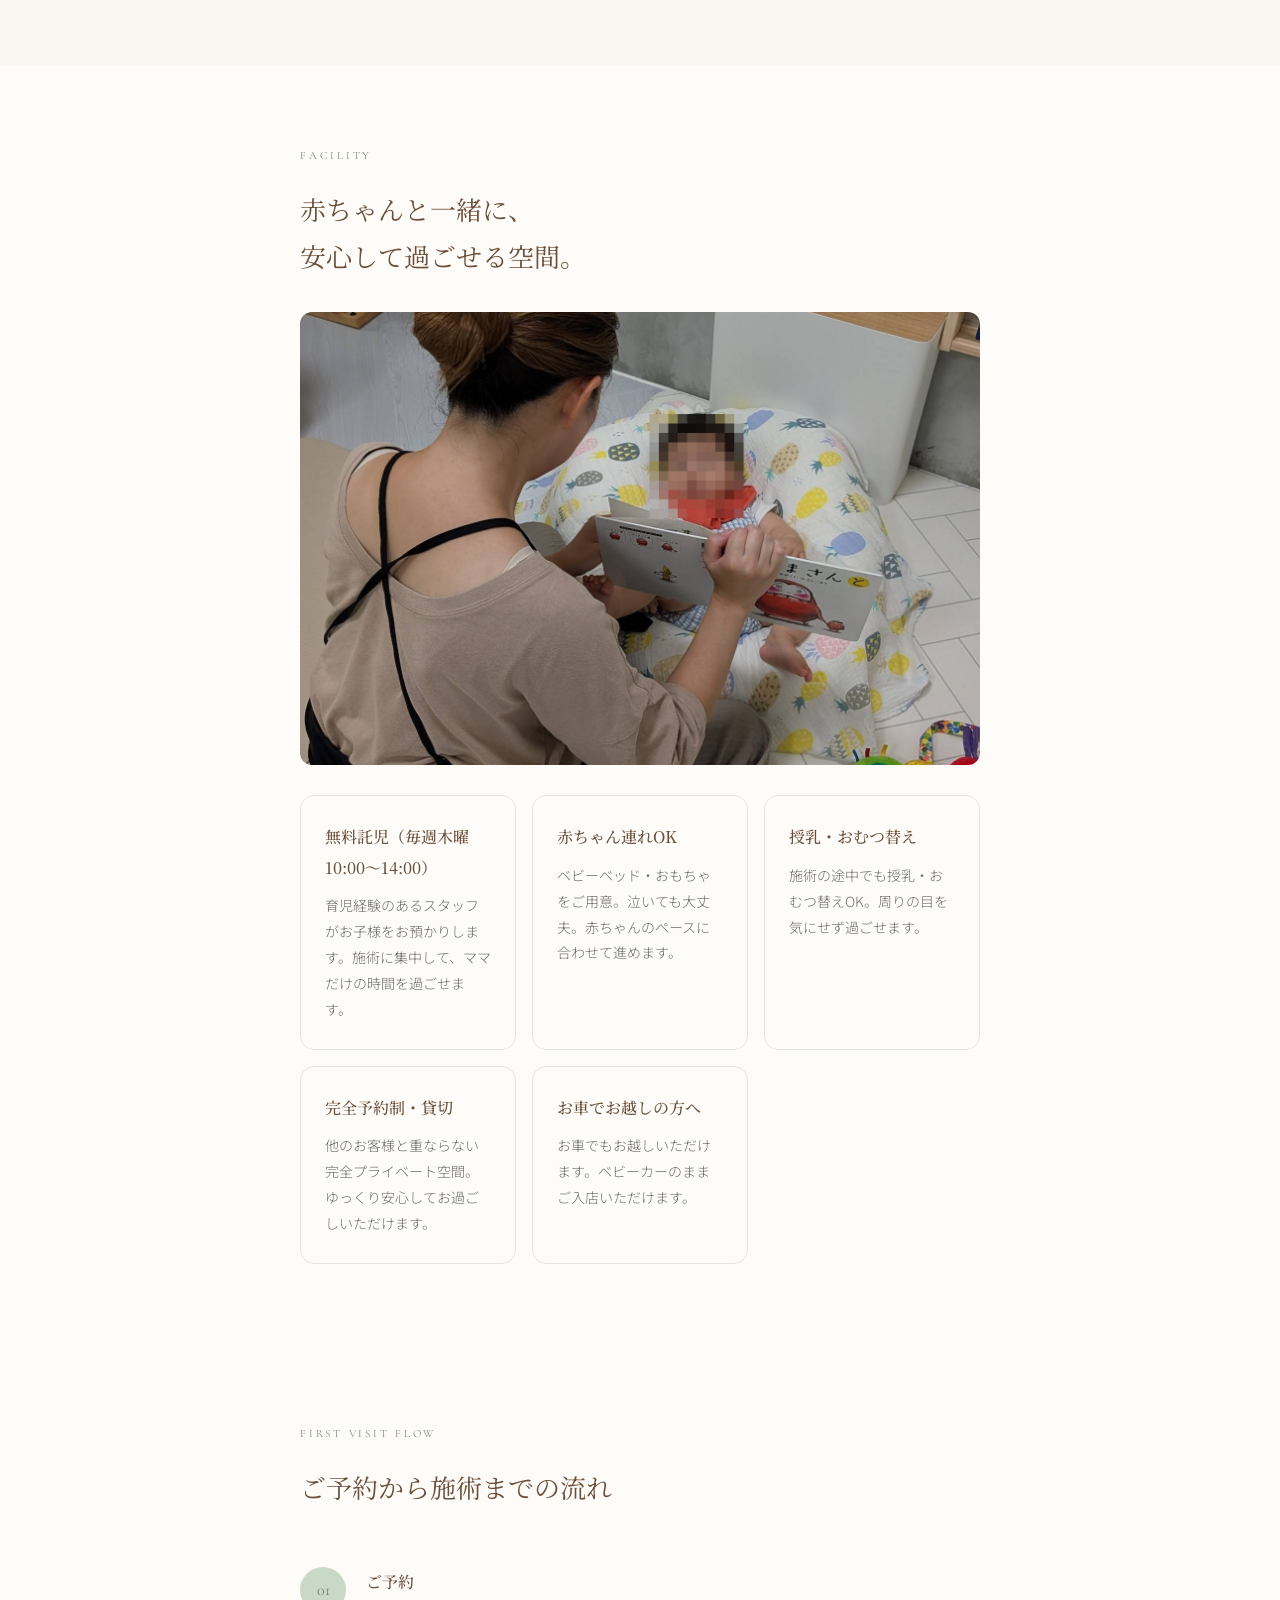
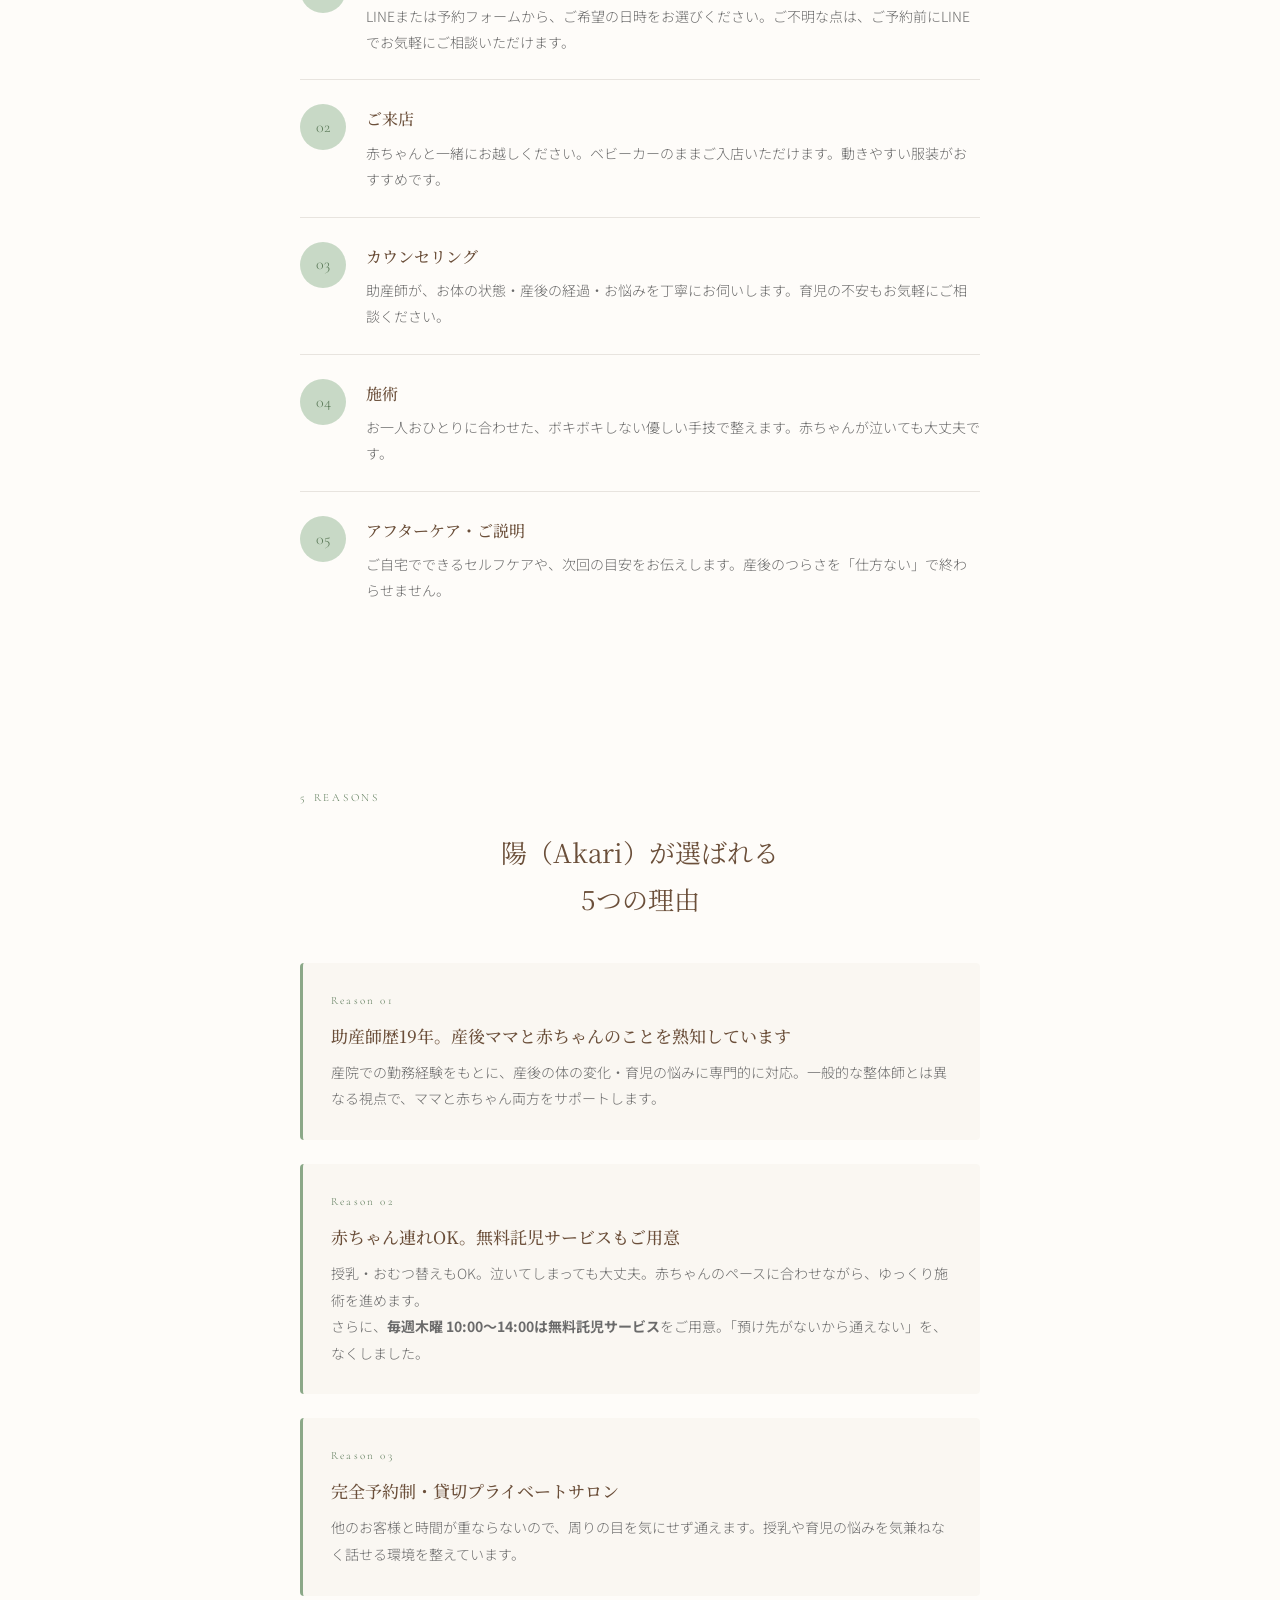
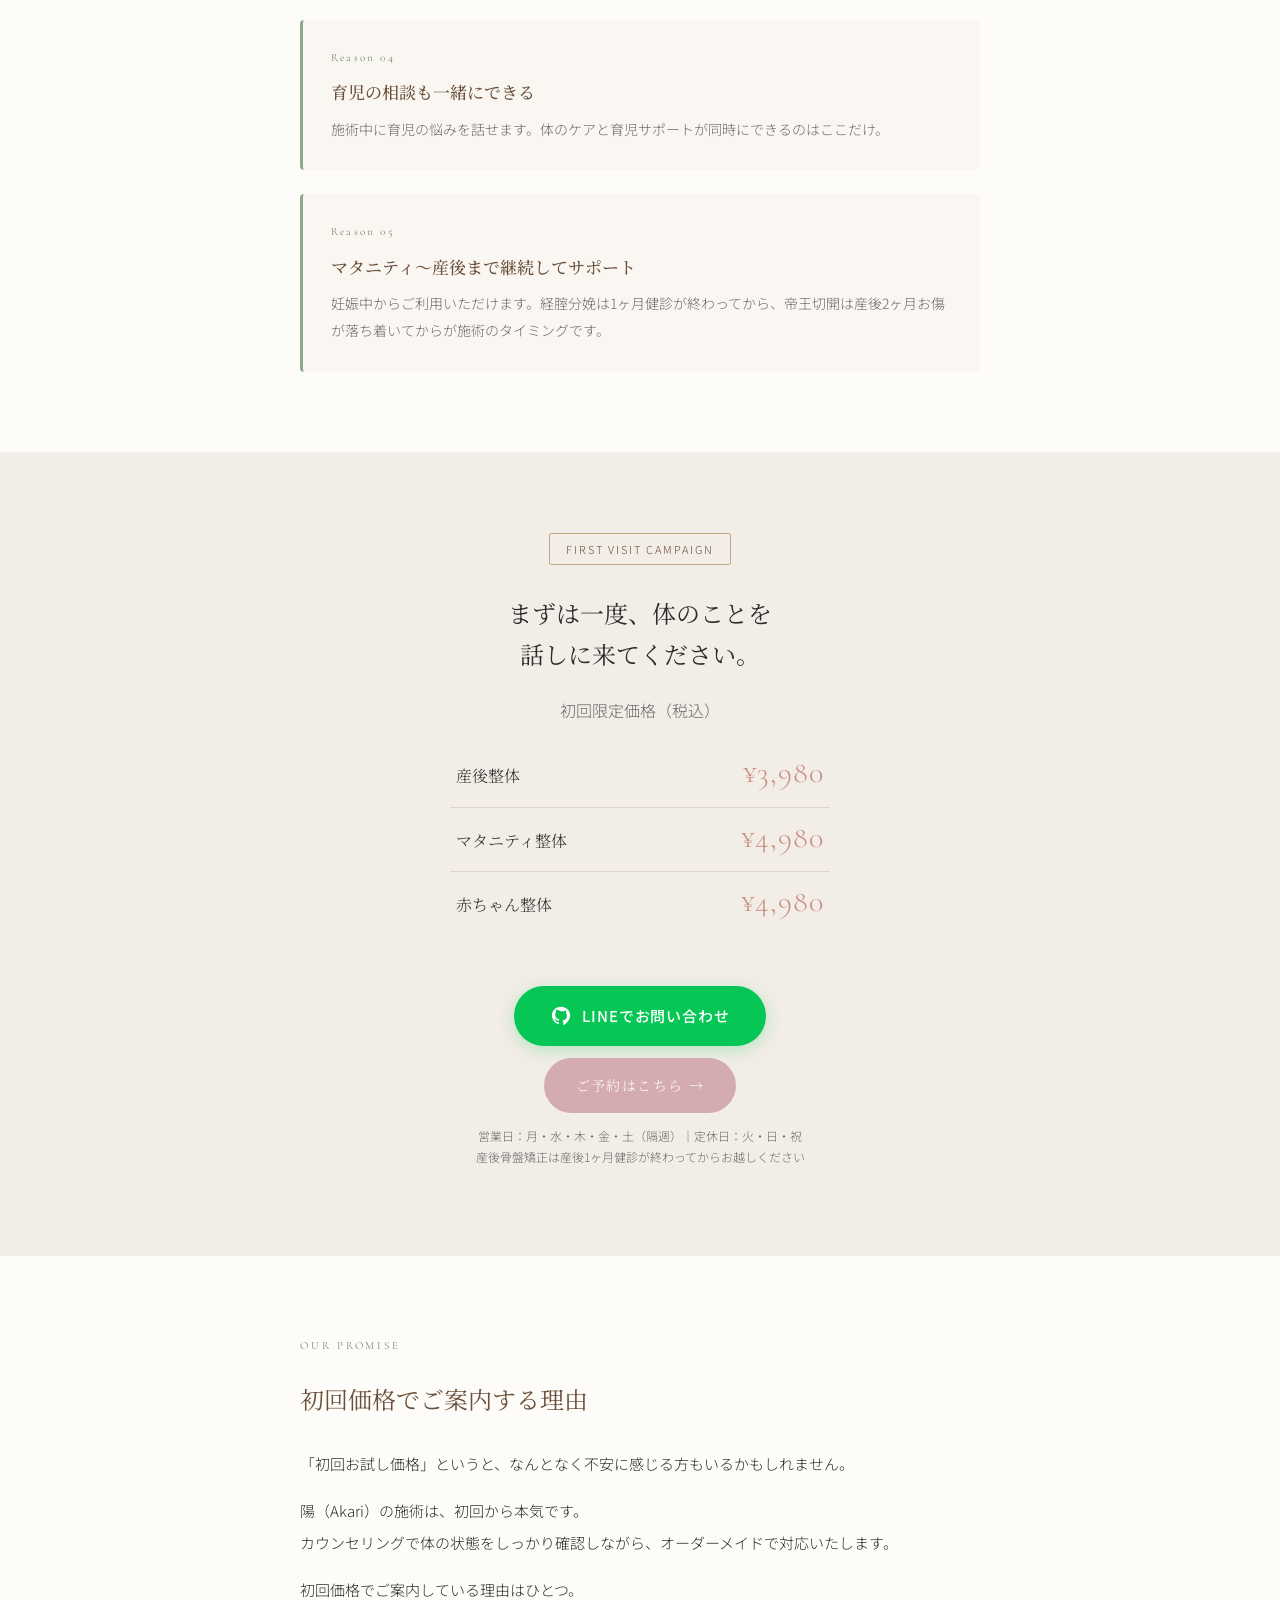
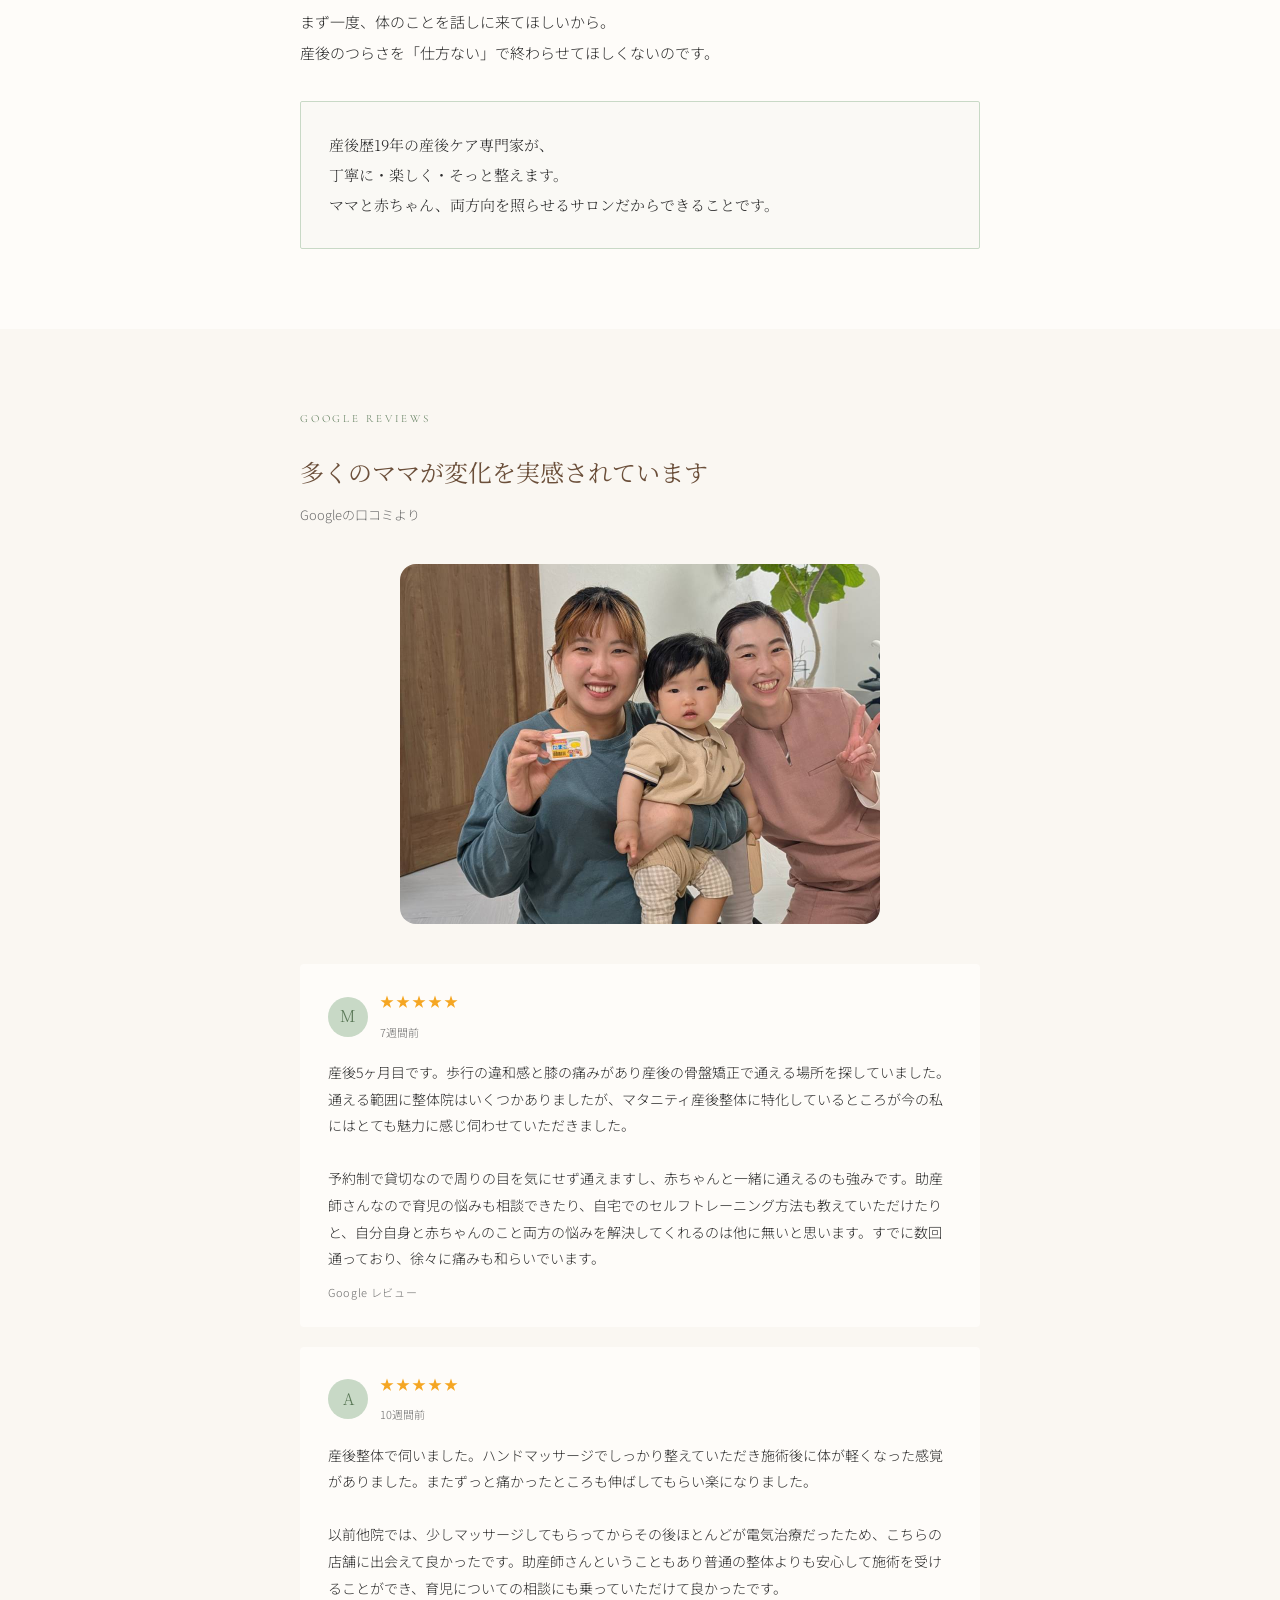
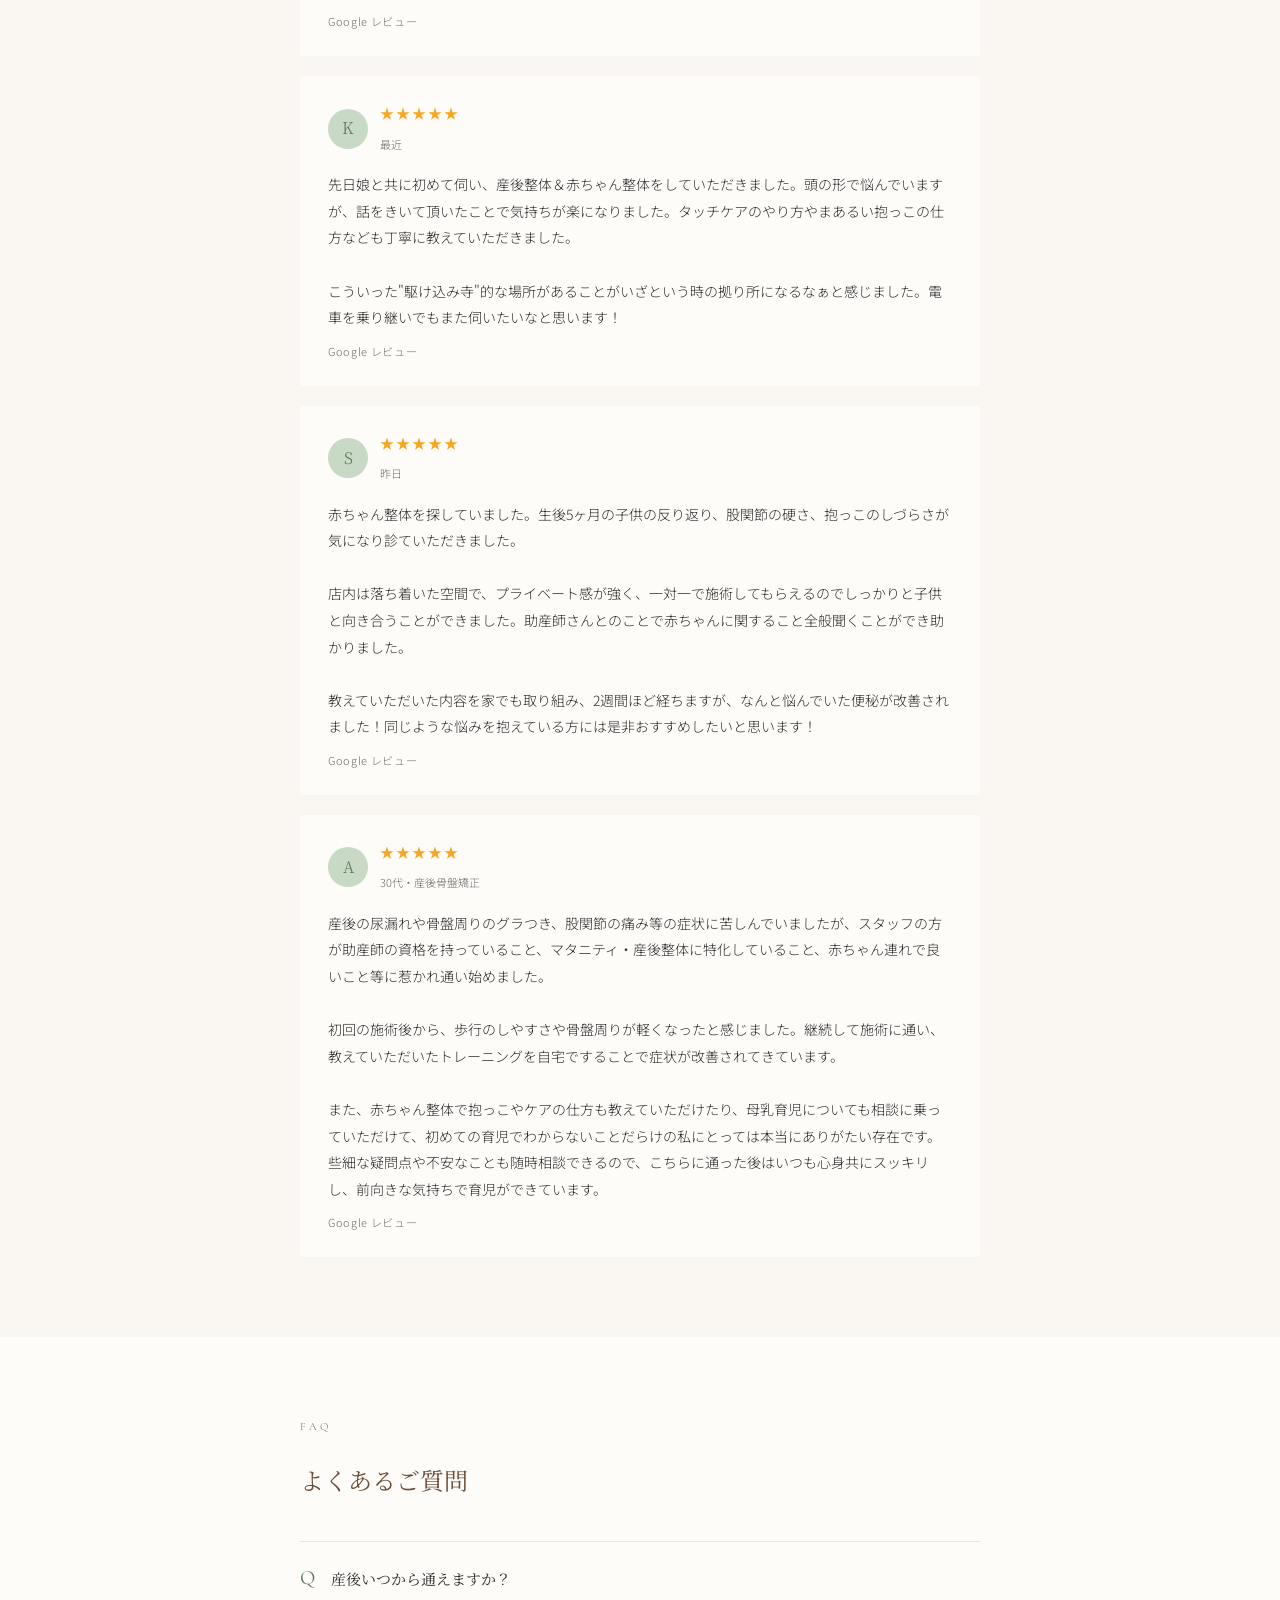
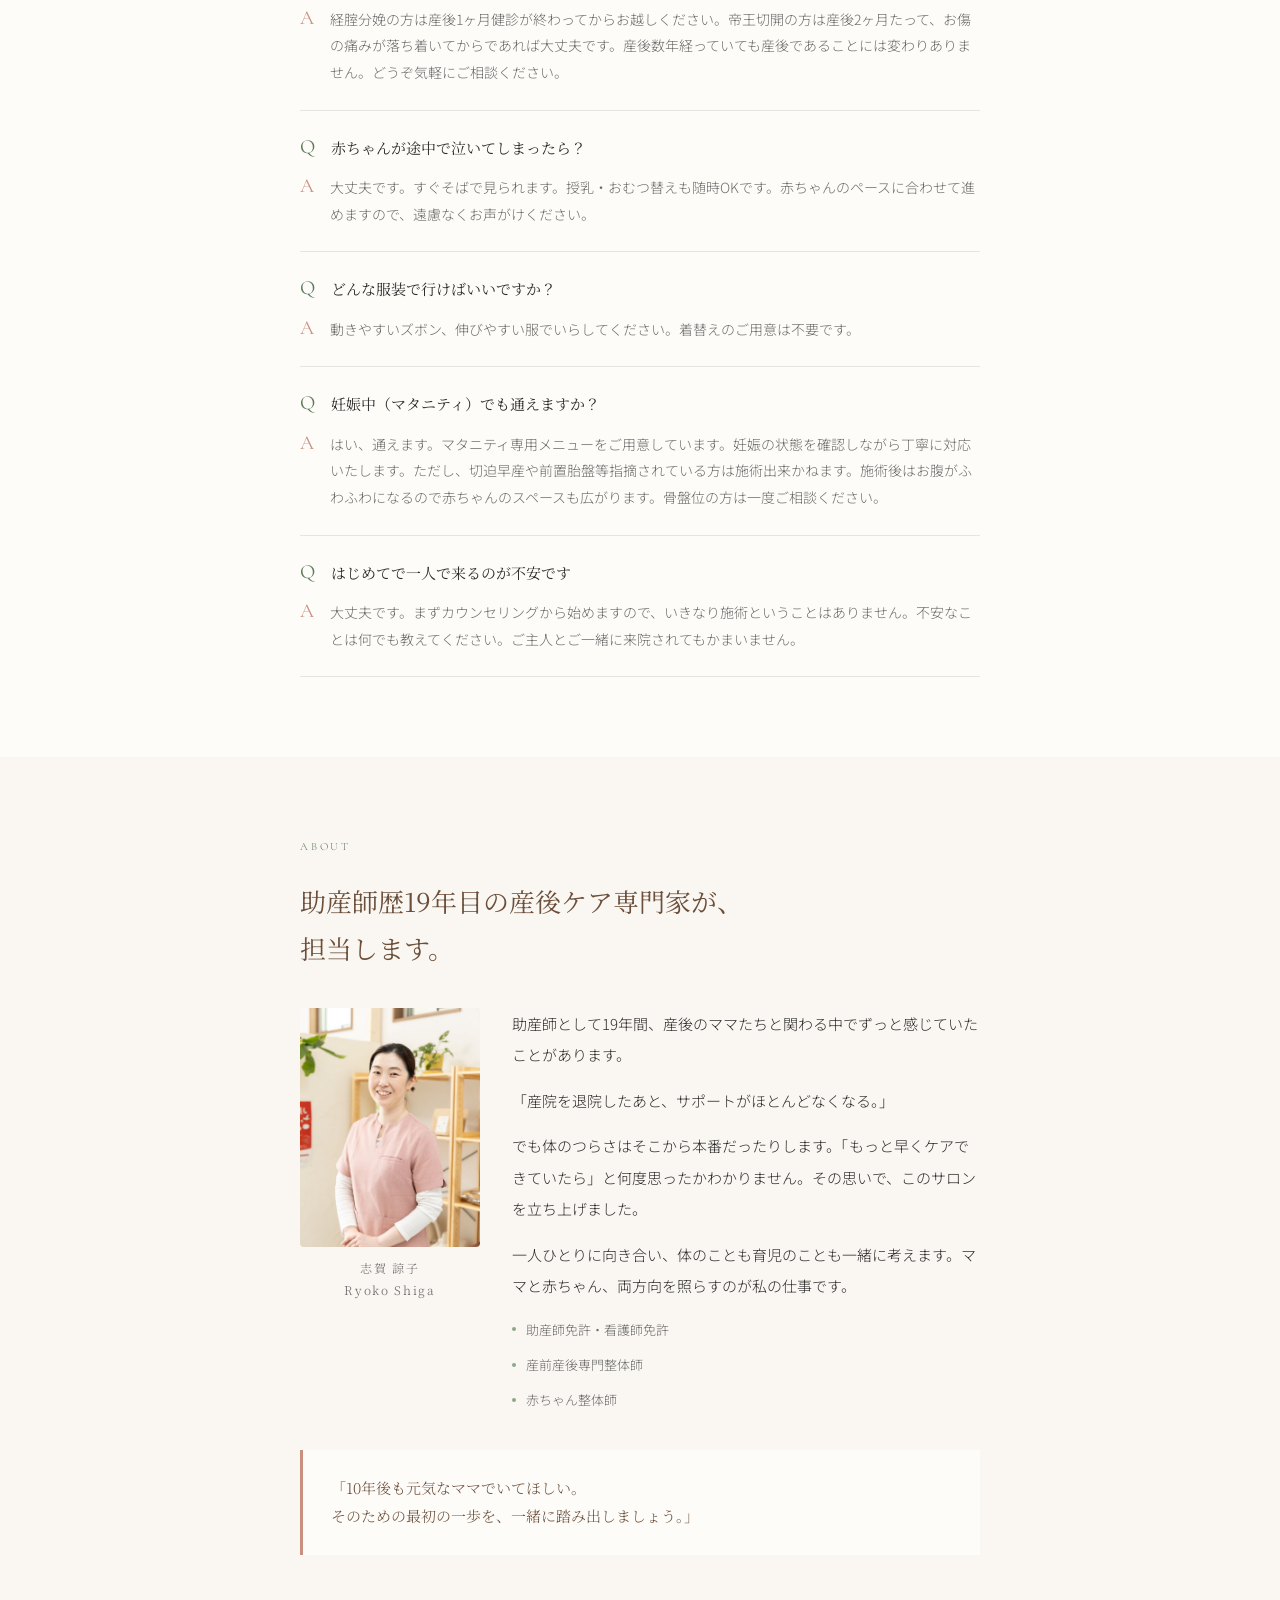
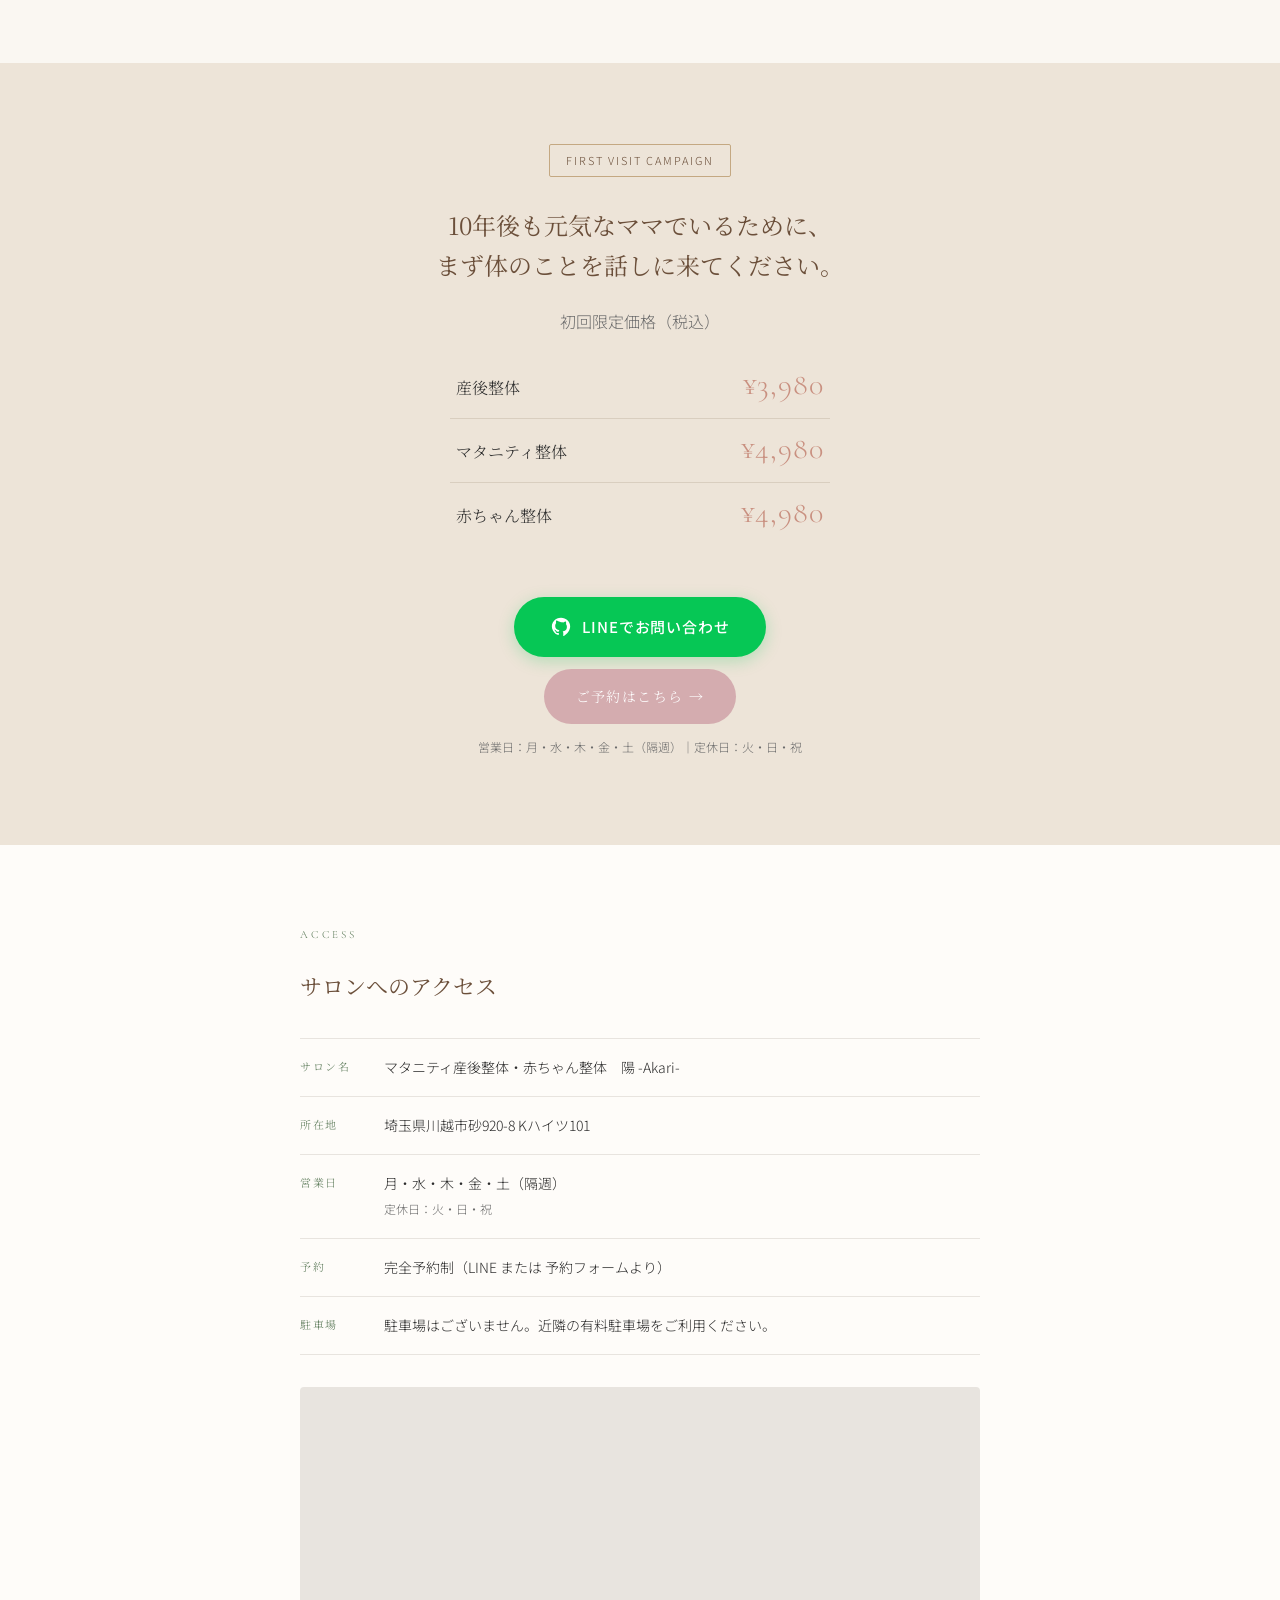
==== commit ecd63f3c: "Make salon exterior (hero) photo a uniform 3:2 like other LP photos Co-Authored-By: Claude Opus 4.8 " ====
--- a/hajimete.html
+++ b/hajimete.html
@@ -258,12 +258,10 @@
   }
   .hero-salon-photo img {
     width: 100%;
-    height: auto;
+    aspect-ratio: 3 / 2;
+    object-fit: cover;
     display: block;
     border-radius: 12px;
-  }
-  @media (max-width: 560px) {
-    .hero-salon-photo img { height: 200px; }
   }
   .hero-photo img {
     width: 100%;
